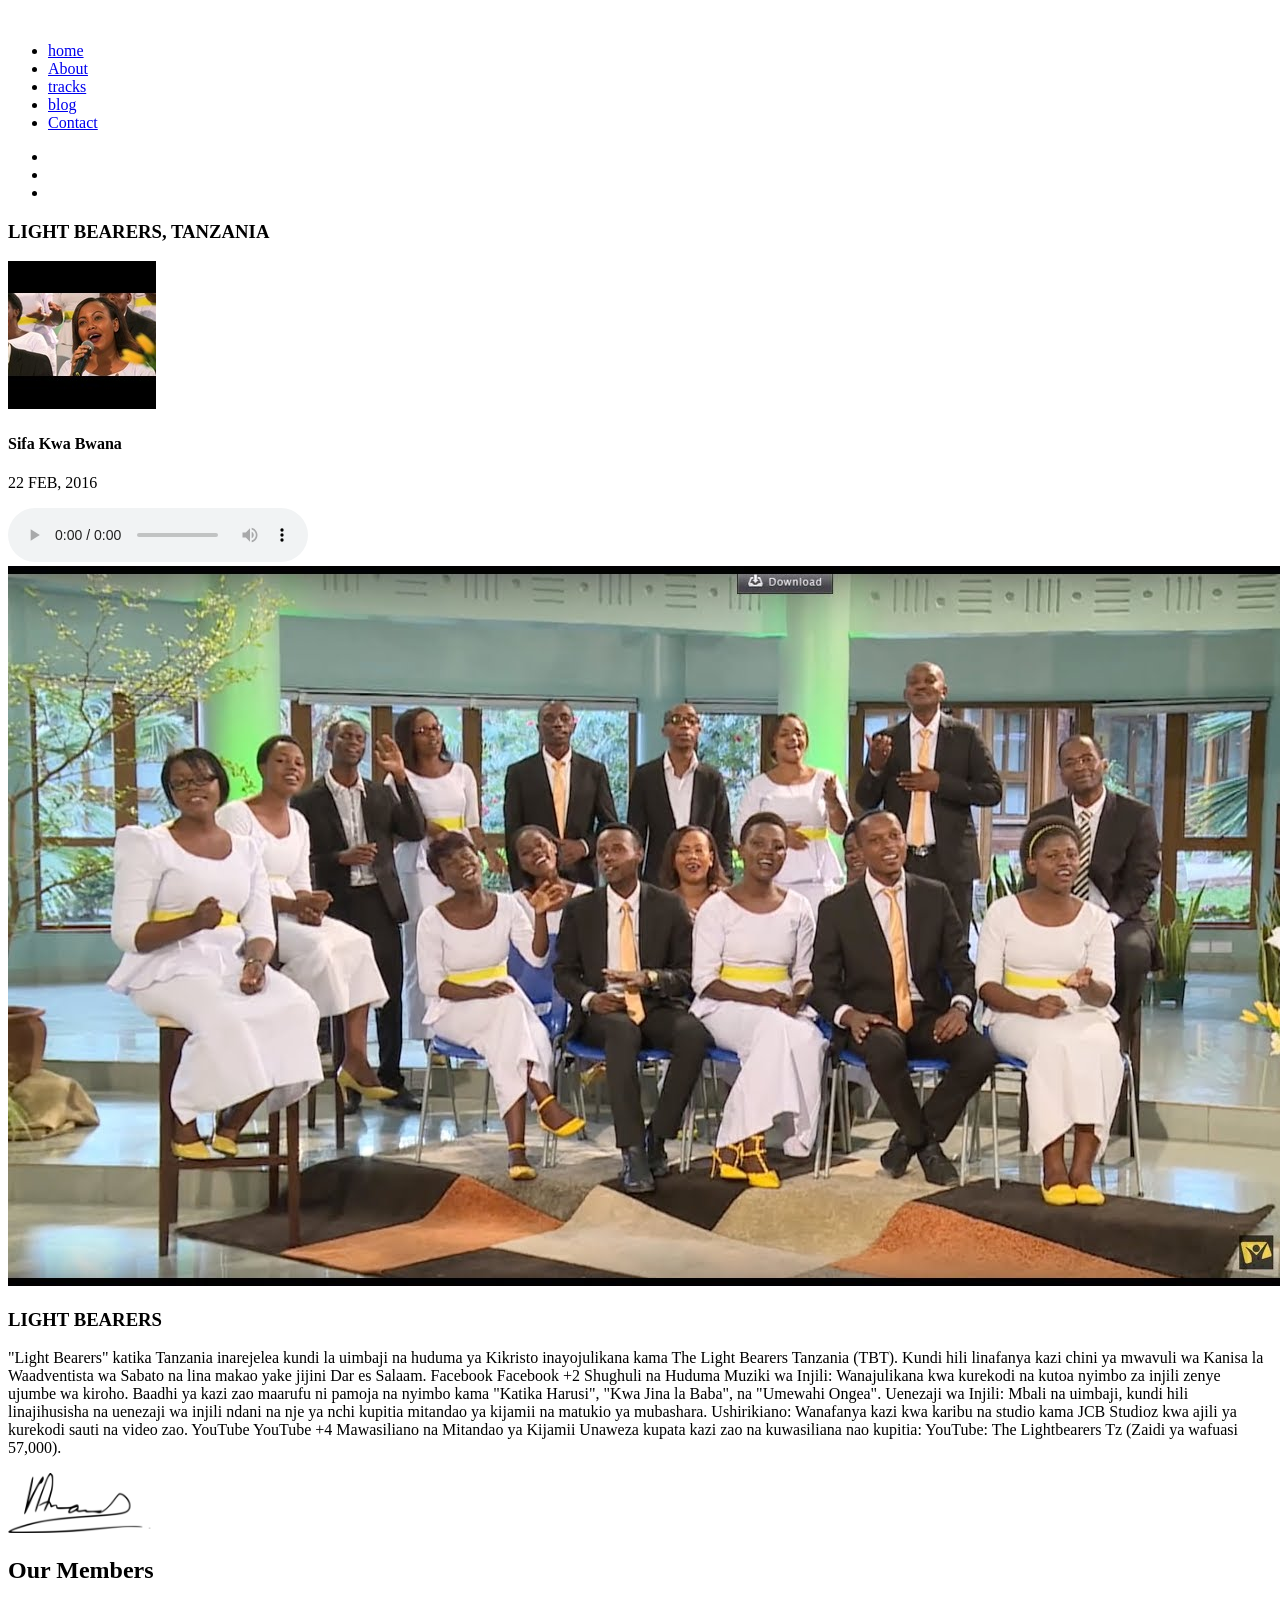
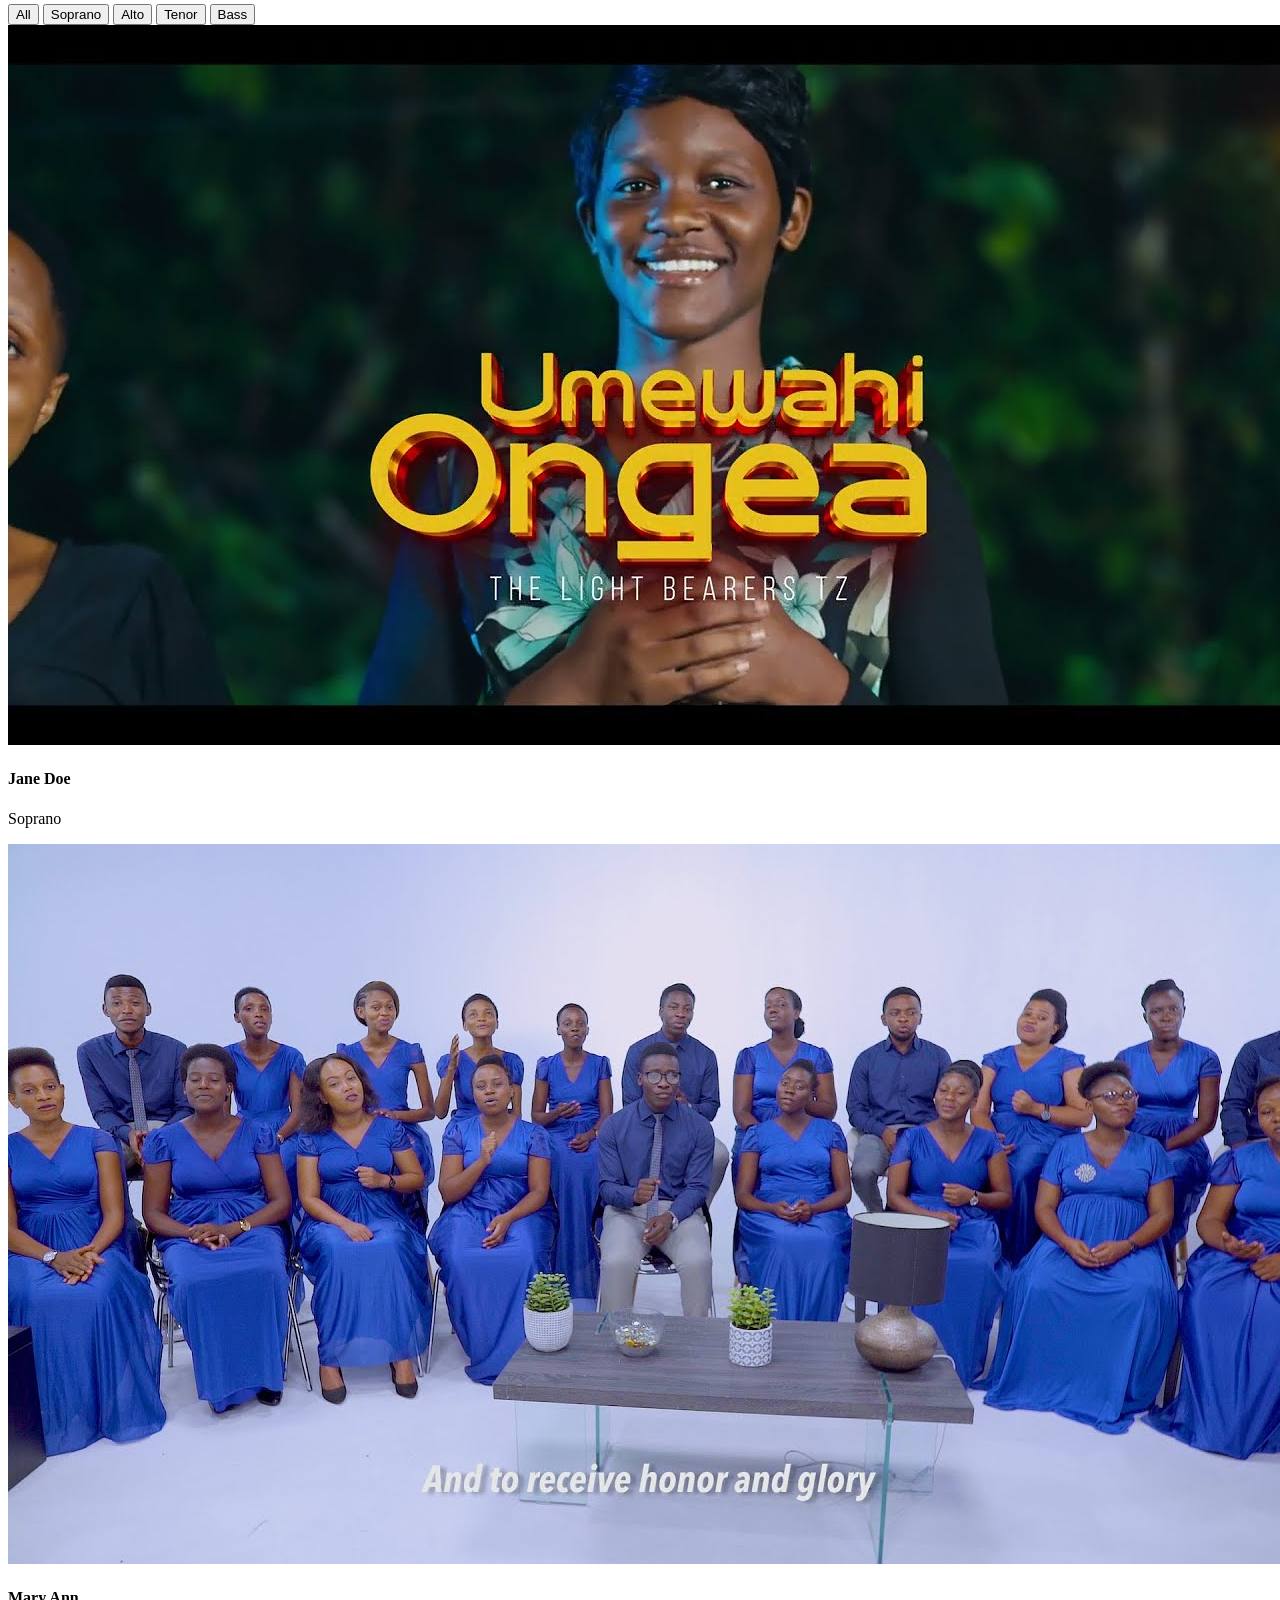
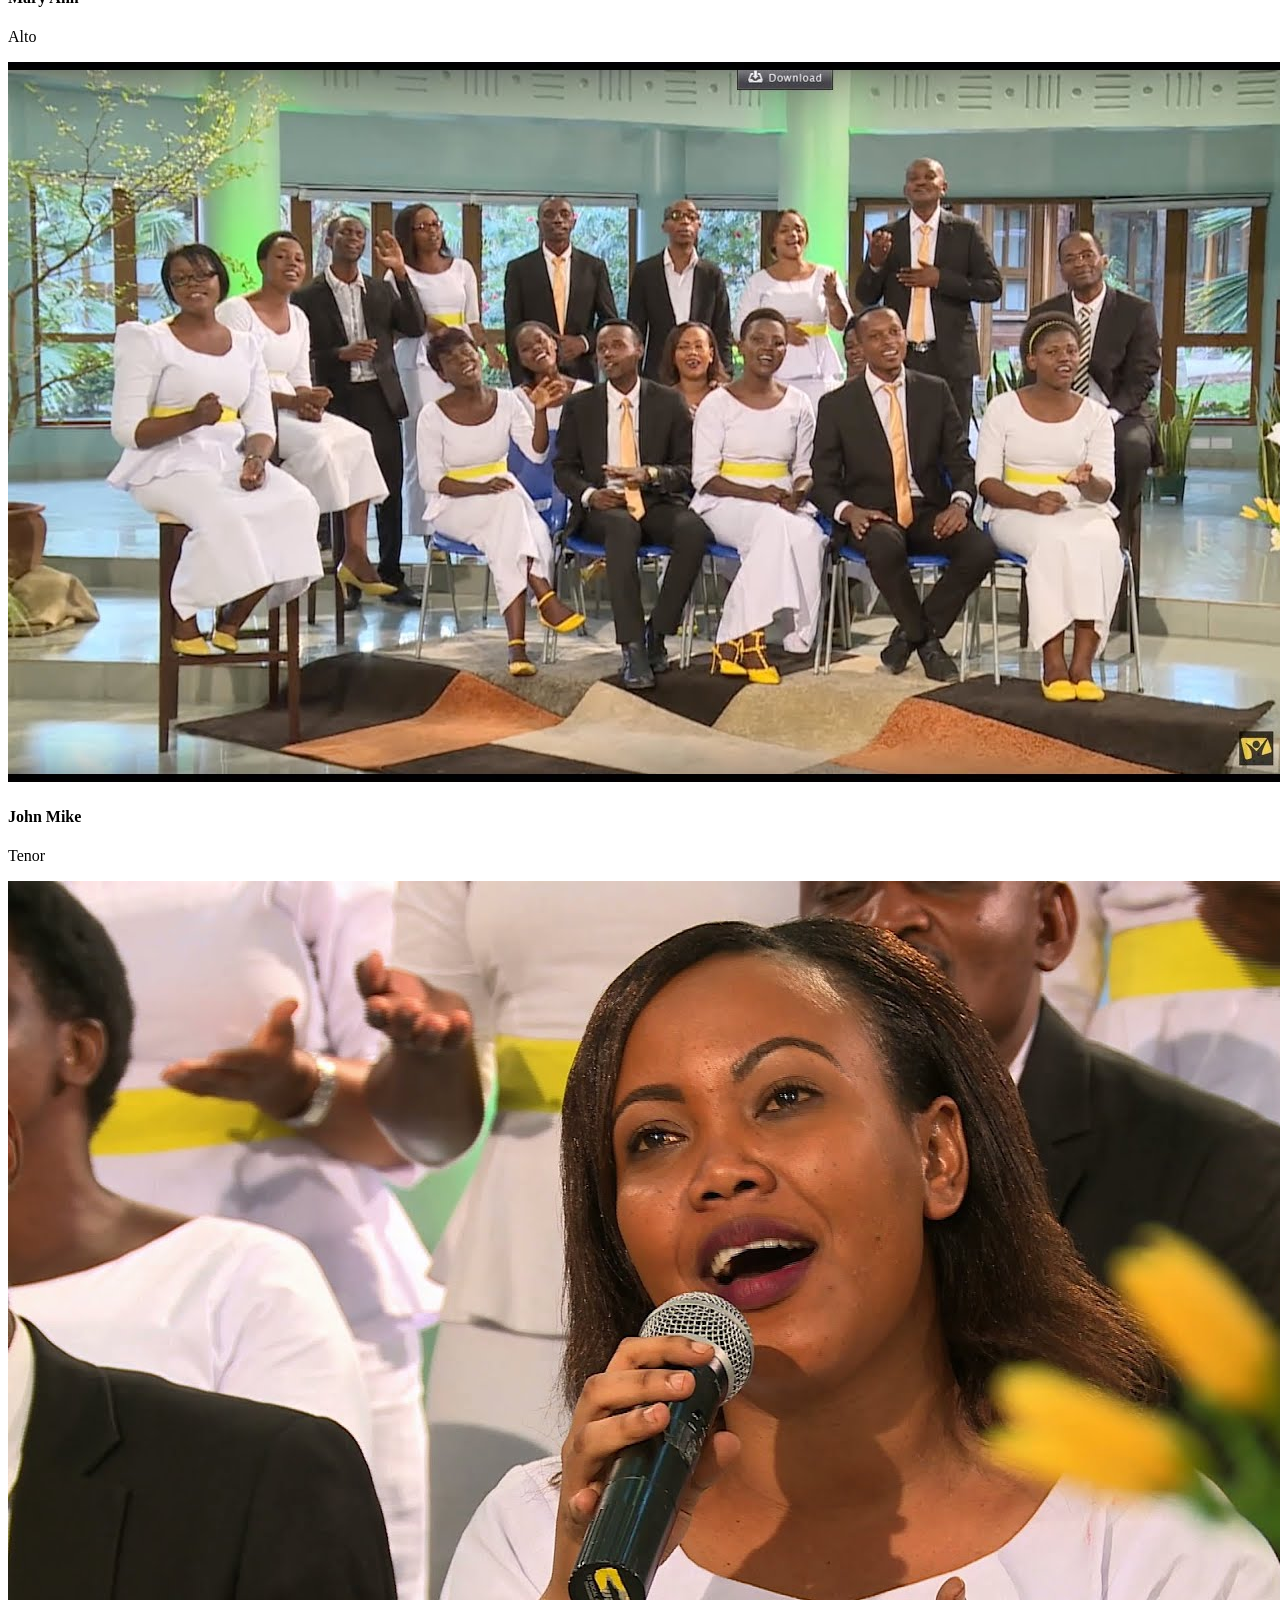
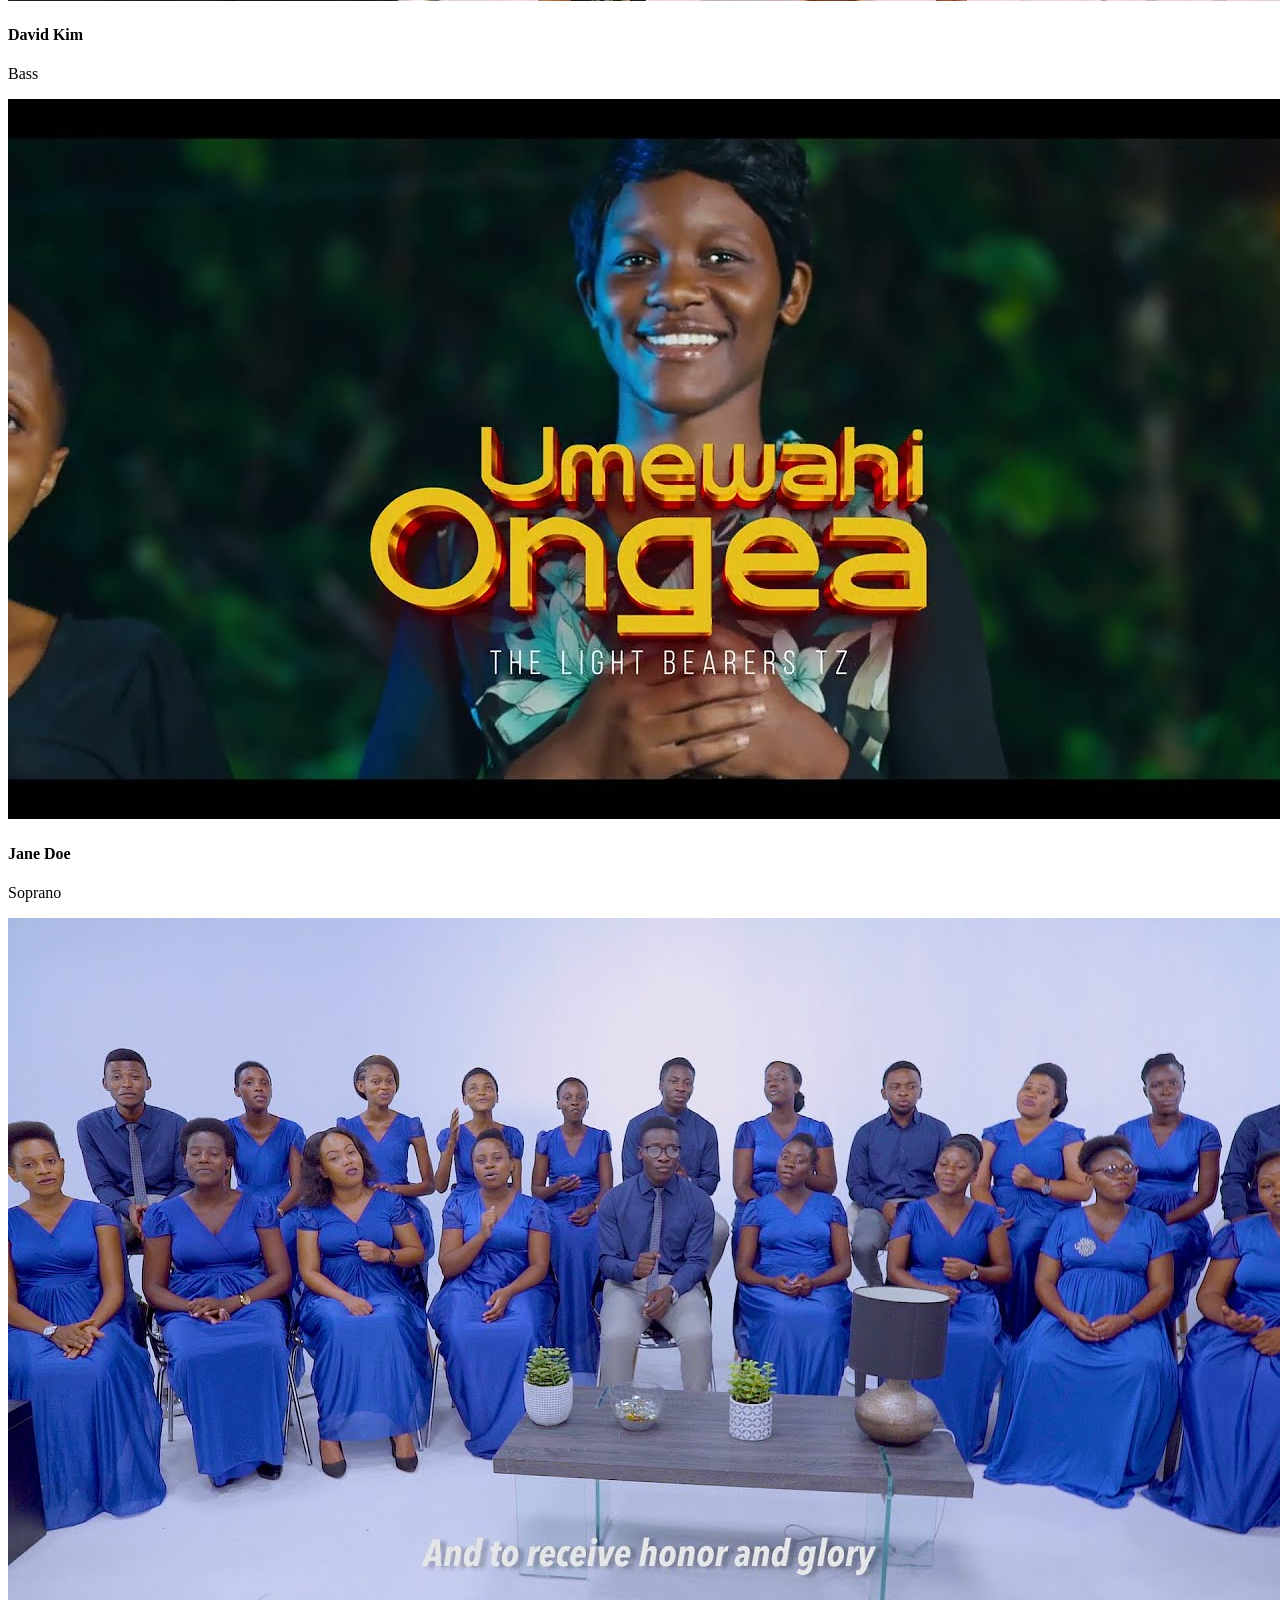
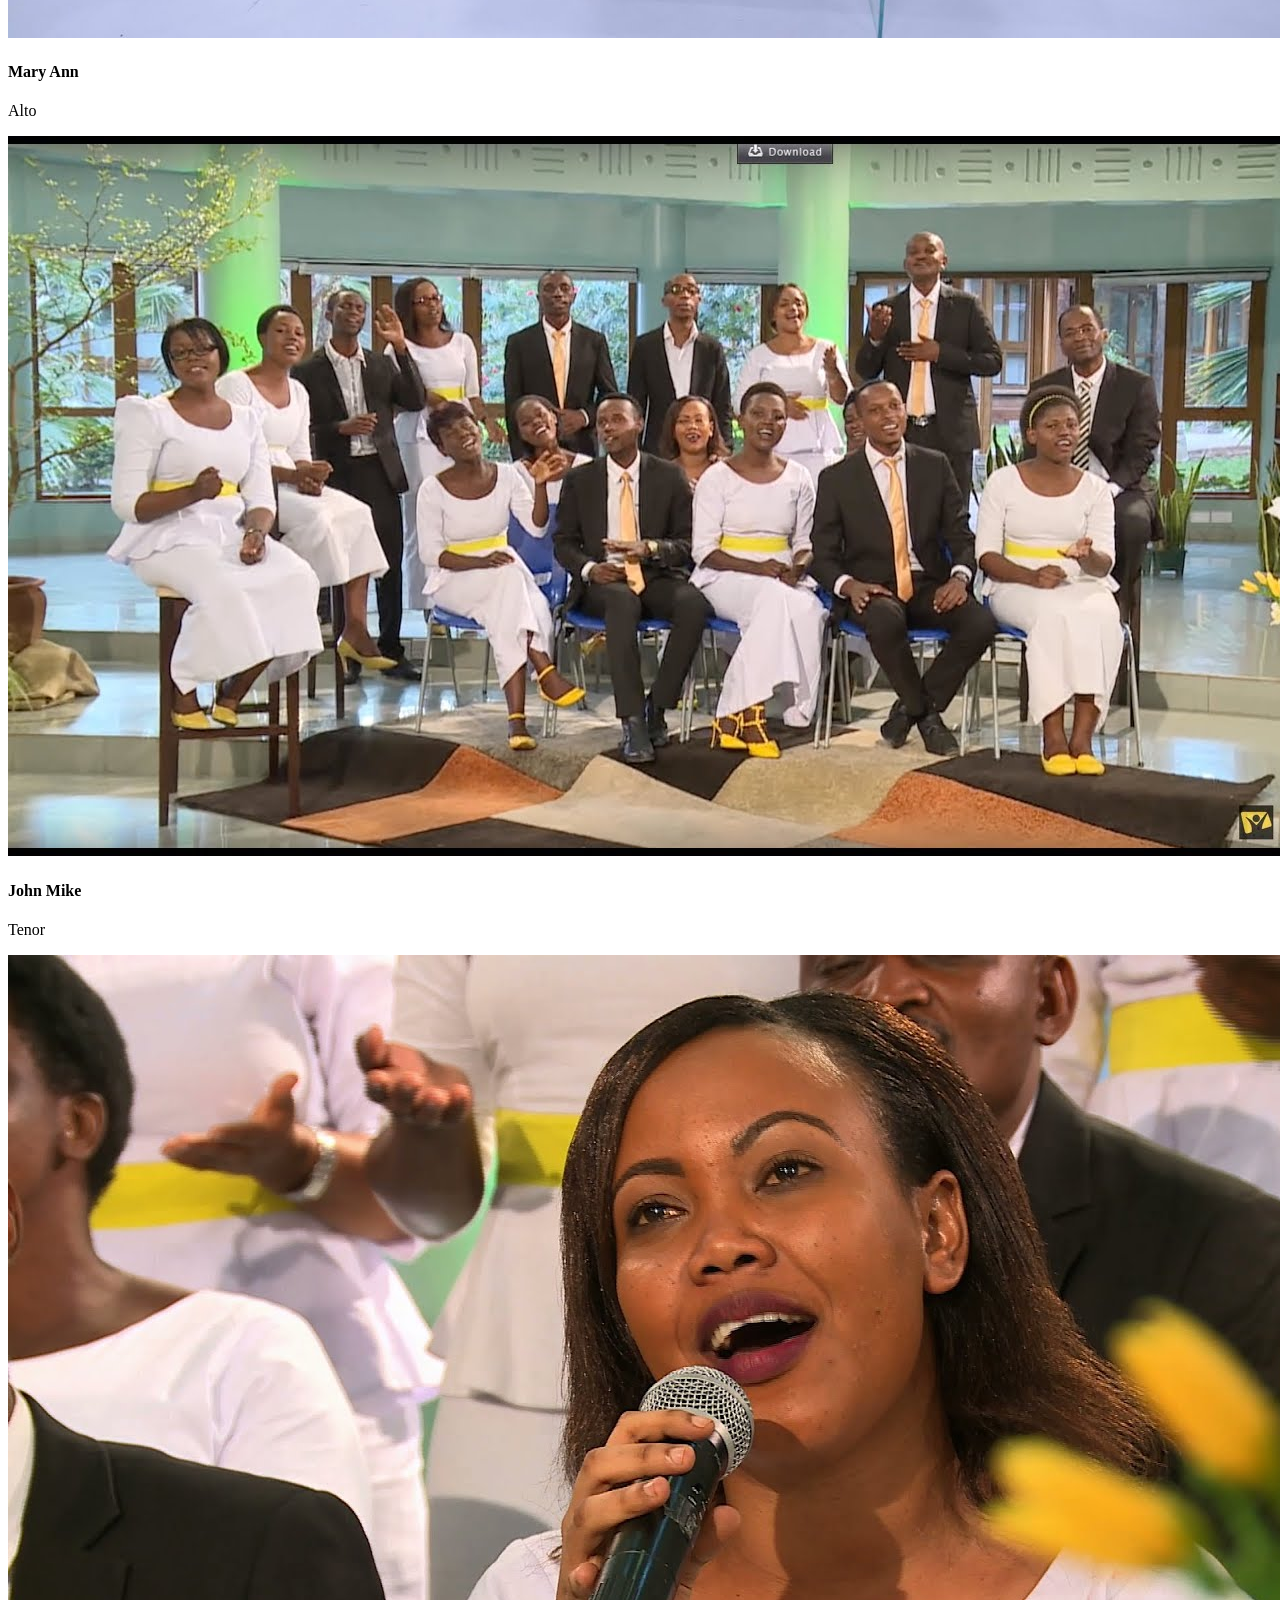
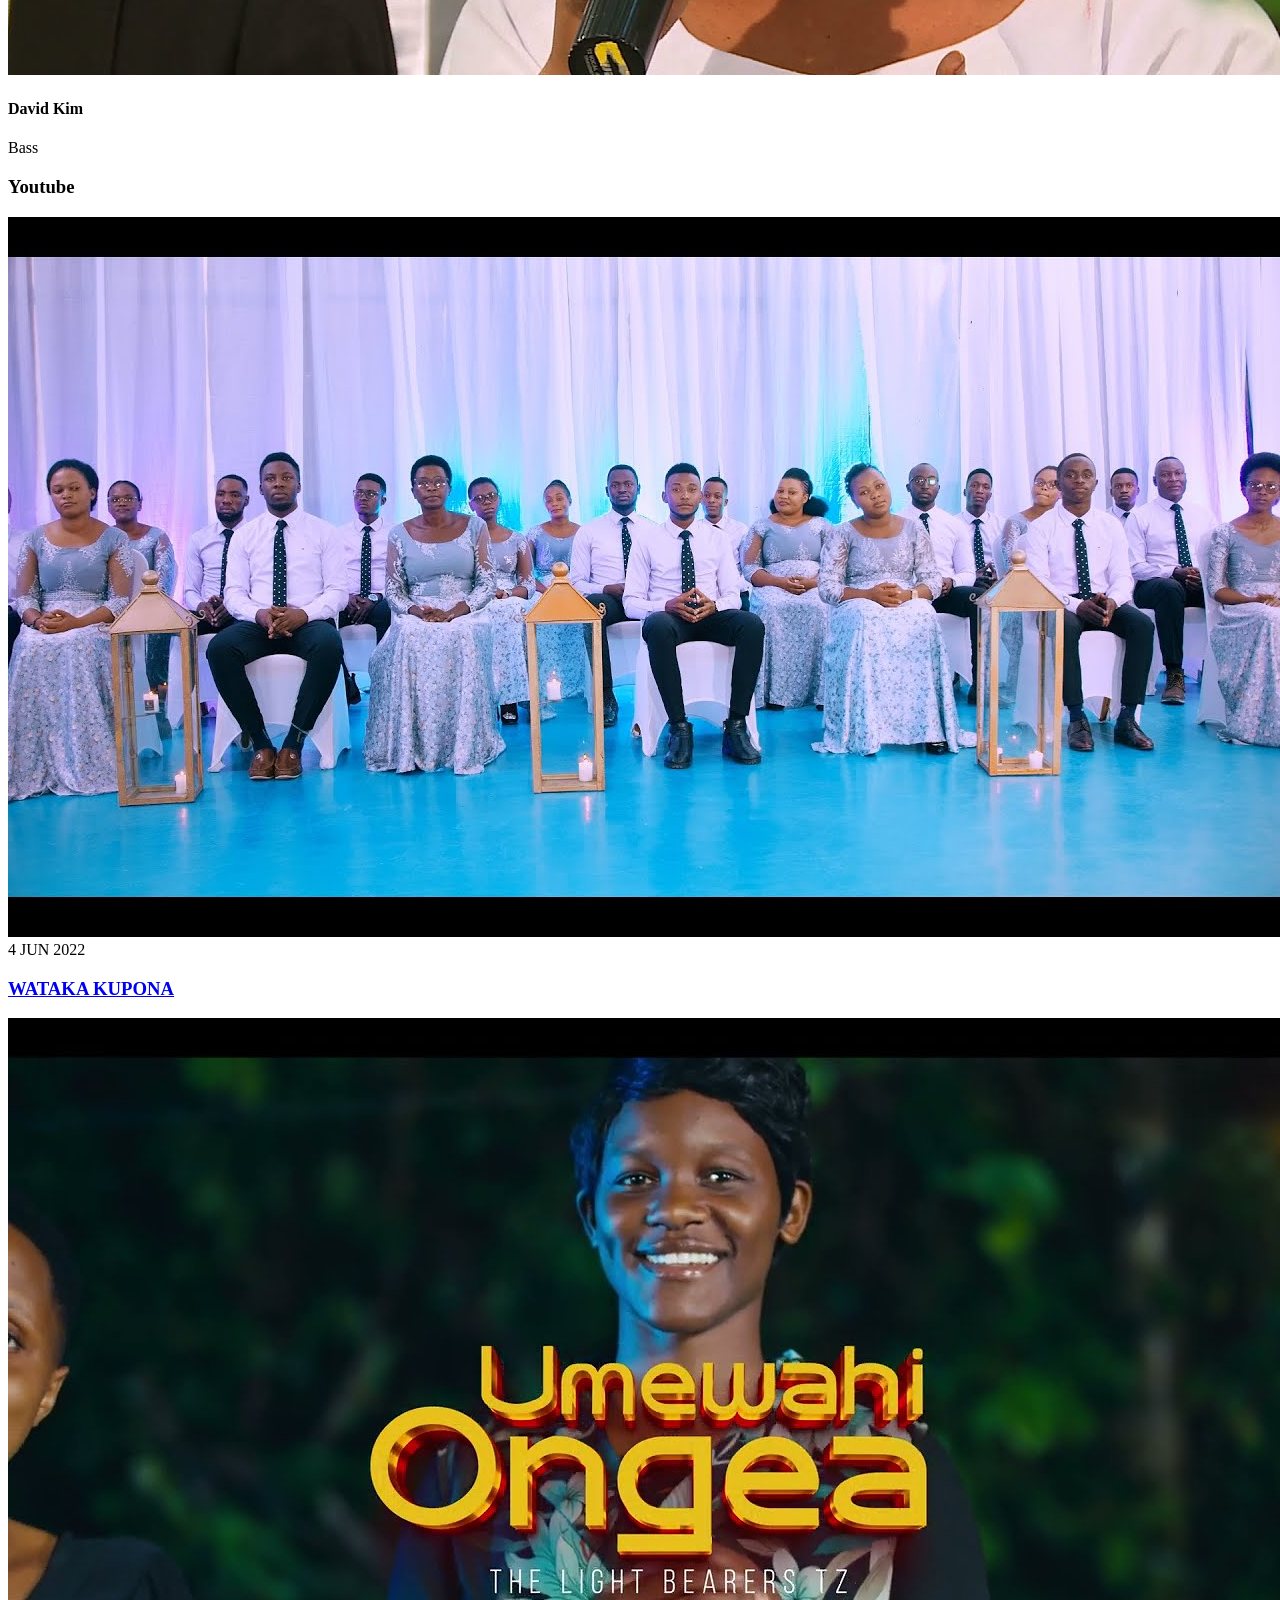
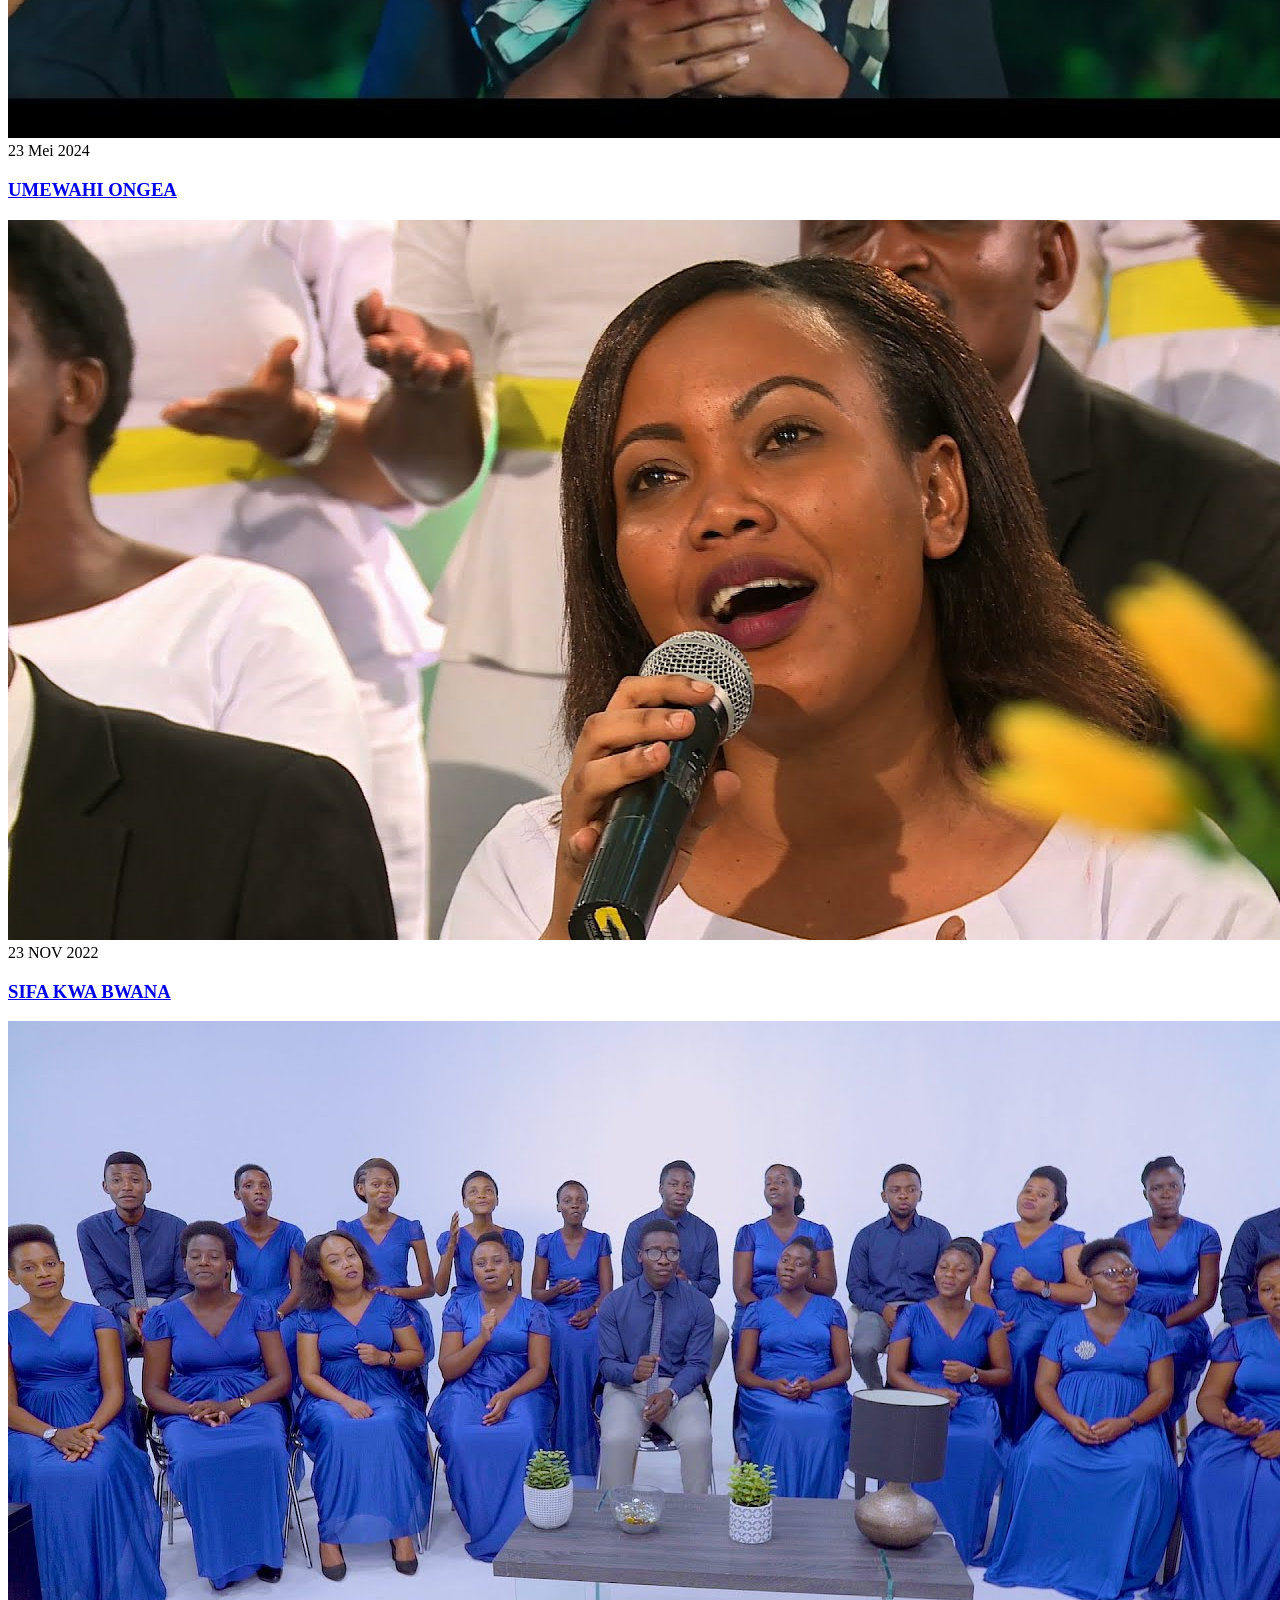
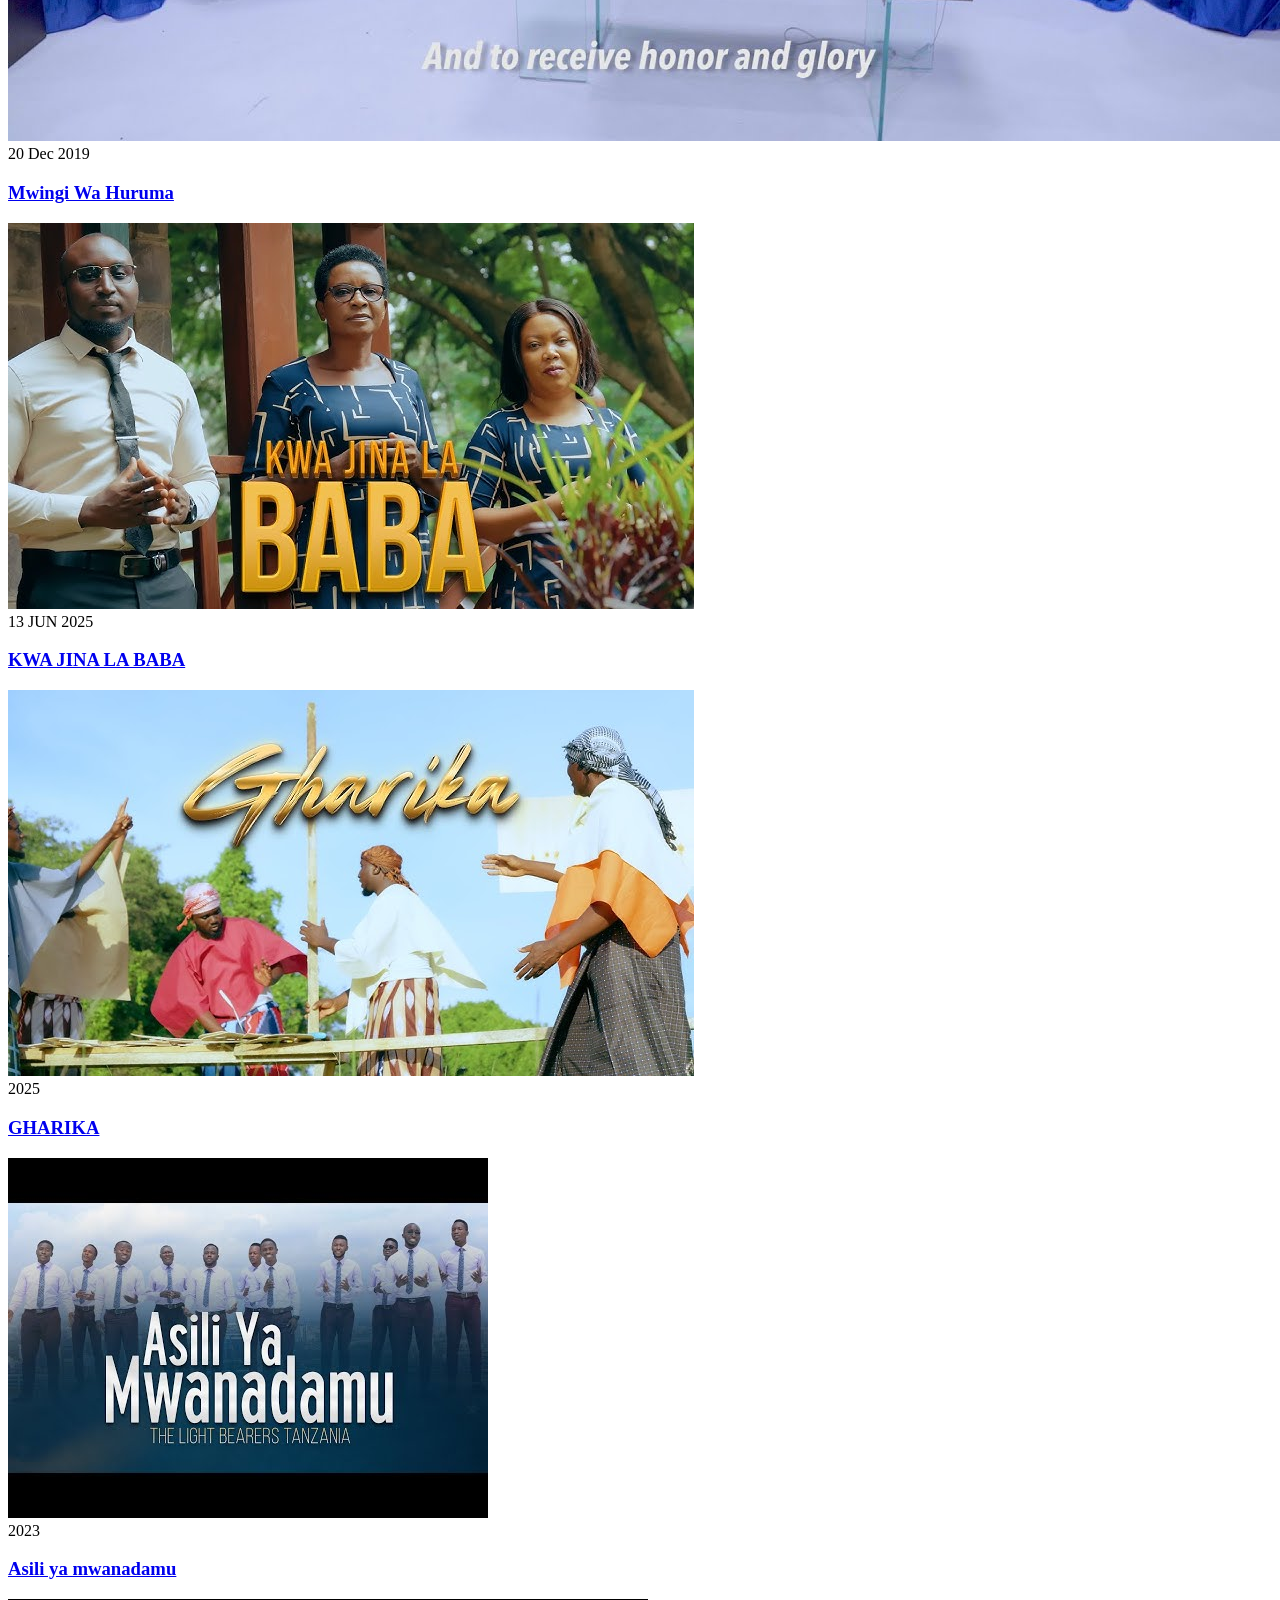
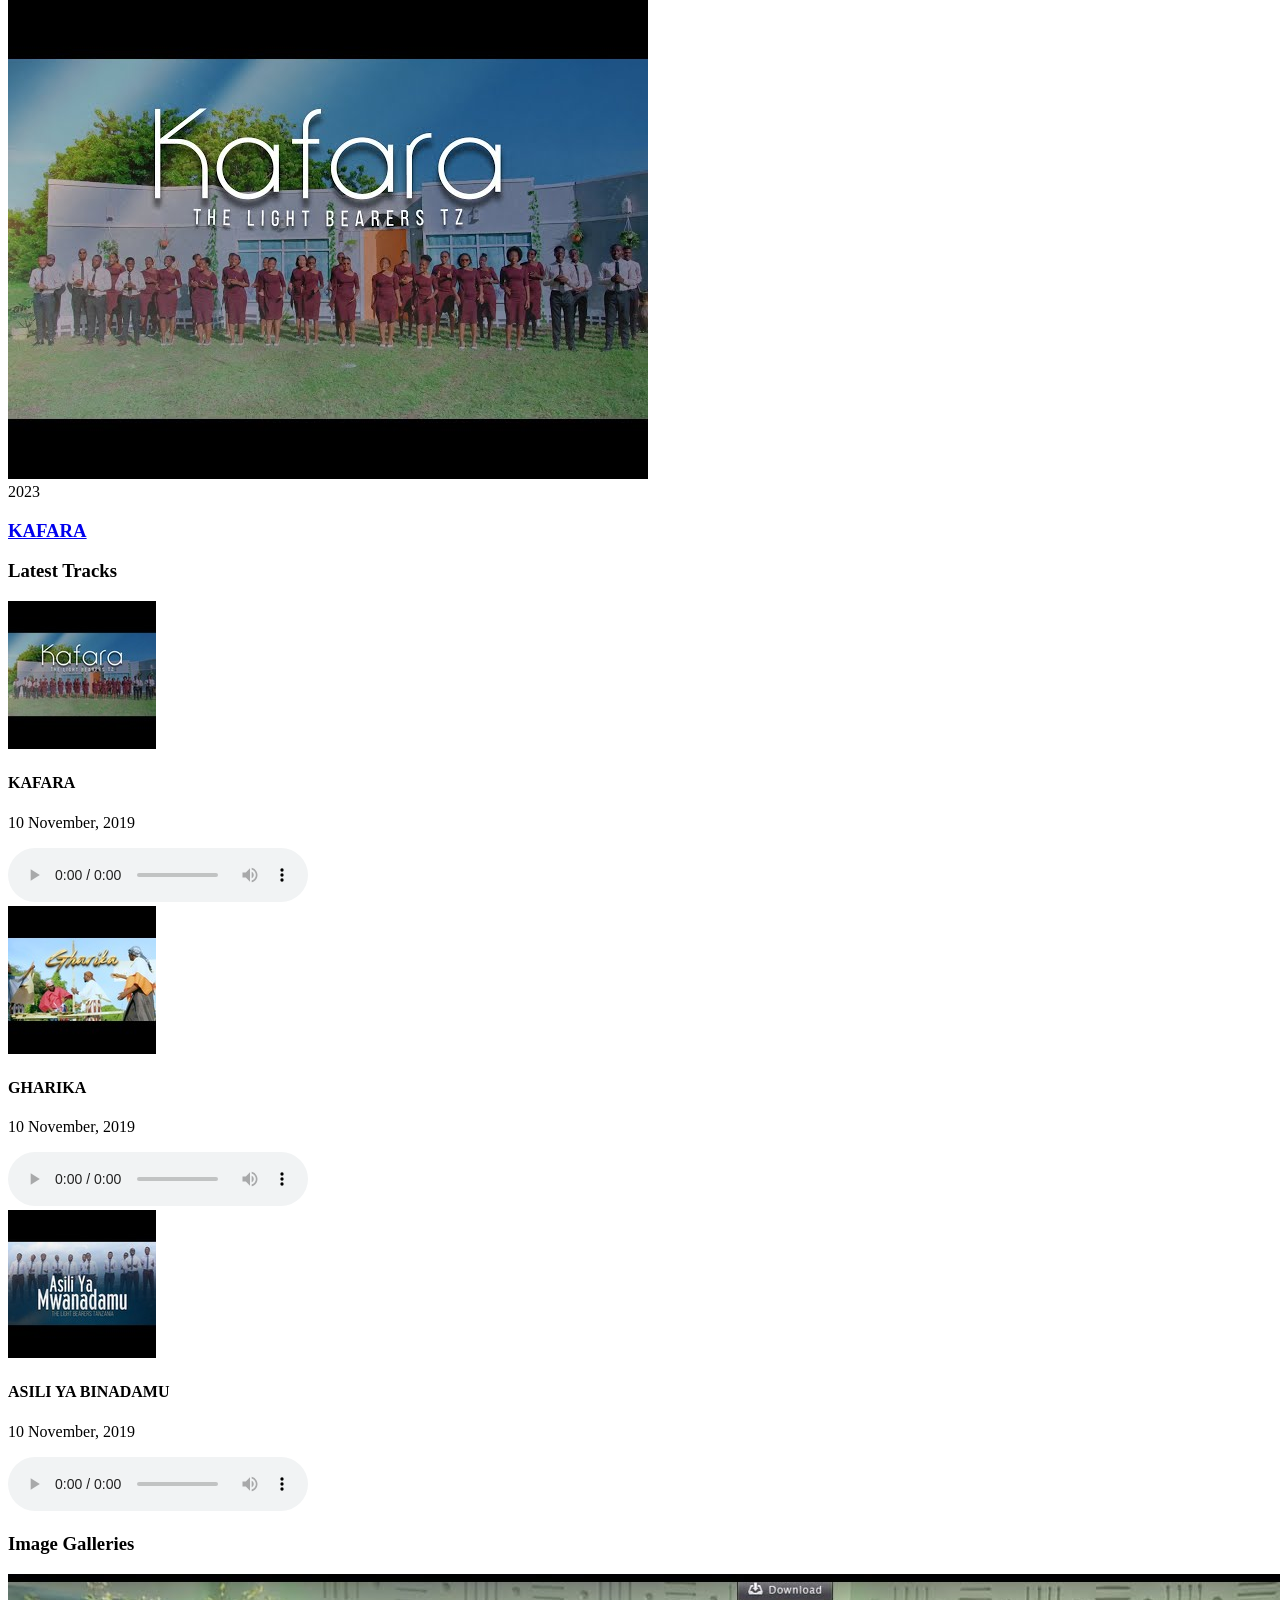
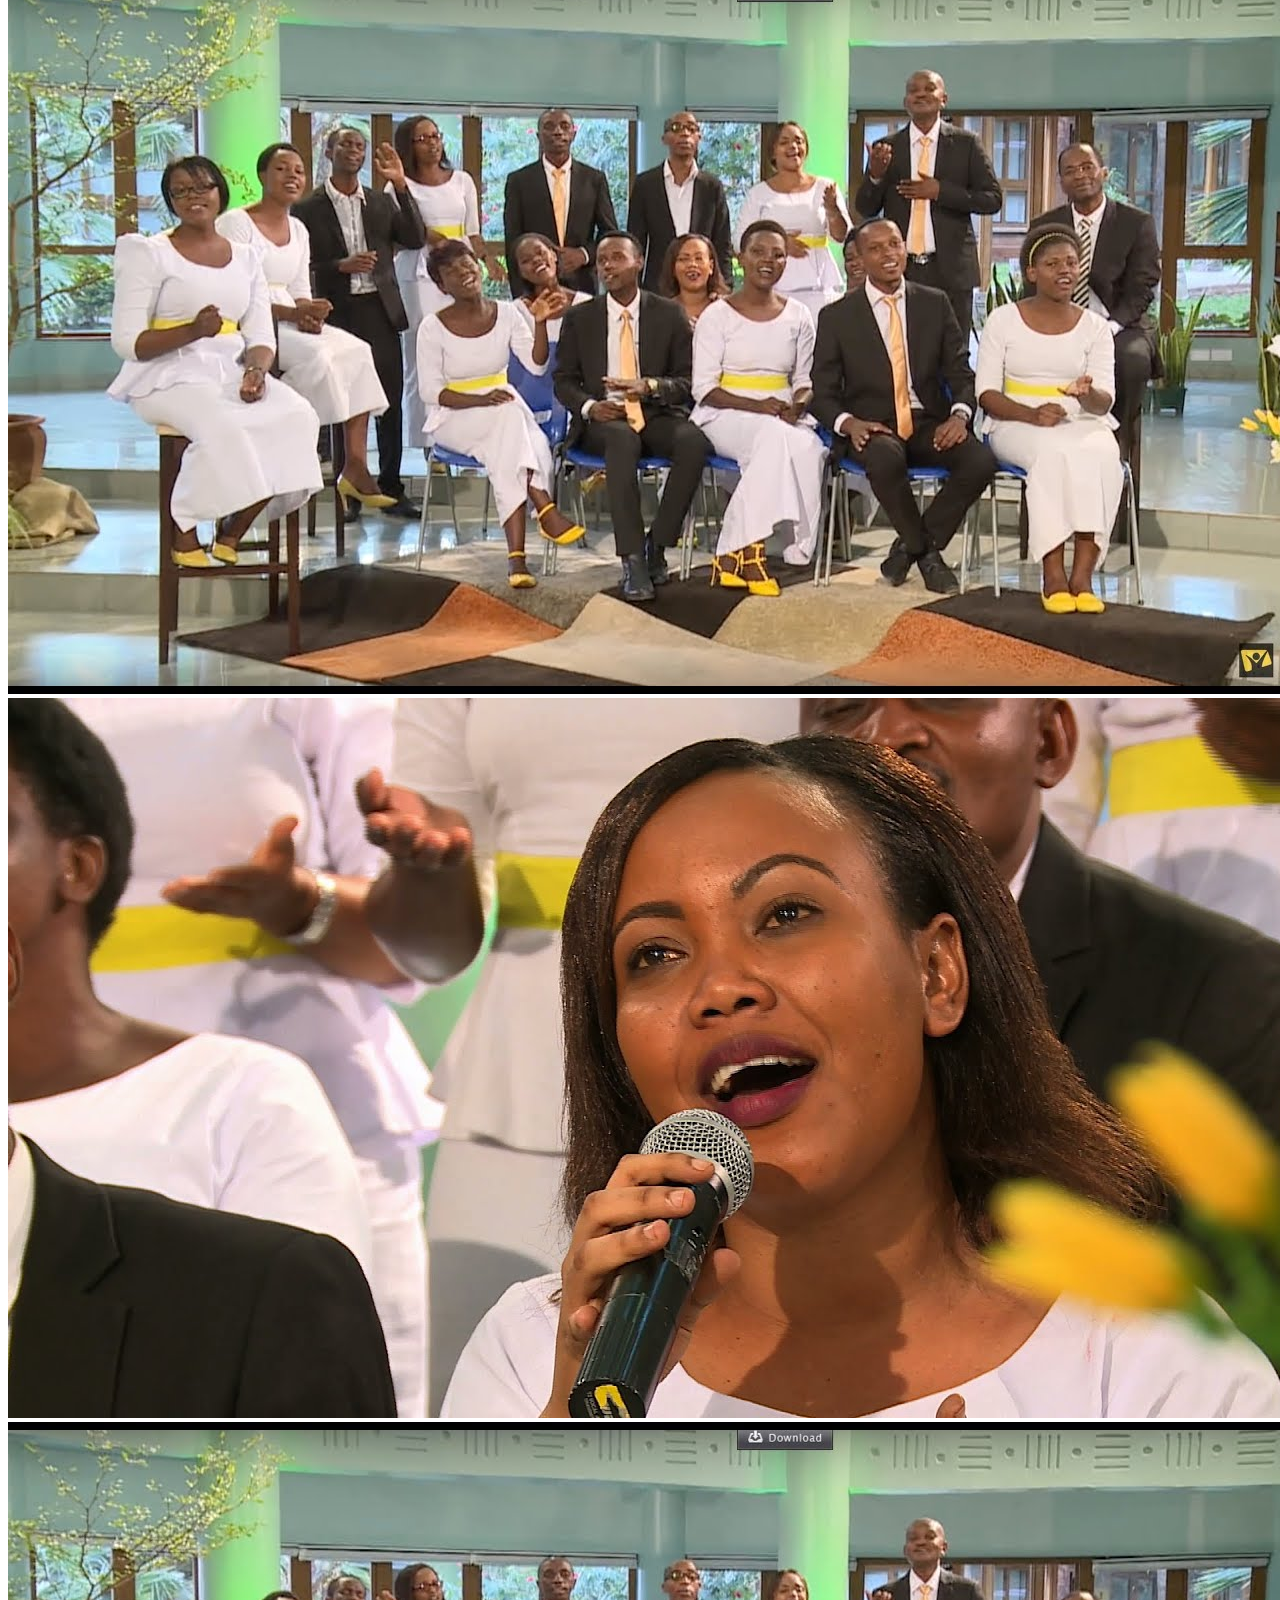
==== index.html @ f5623c2b "Add files via upload" ====
<!doctype html>
<html class="no-js" lang="zxx">

<head>
    <meta charset="utf-8">
    <meta http-equiv="x-ua-compatible" content="ie=edge">
    <title>LIGHT BEARERS, TANZANIA</title>
    <meta name="description" content="">
    <meta name="viewport" content="width=device-width, initial-scale=1">

    <!-- <link rel="manifest" href="site.webmanifest"> -->
    <link rel="shortcut icon" type="image/x-icon" href="img/li logo.jpg">
    <!-- Place favicon.ico in the root directory -->

    <!-- CSS here -->
    <link rel="stylesheet" href="css/bootstrap.min.css">
    <link rel="stylesheet" href="css/owl.carousel.min.css">
    <link rel="stylesheet" href="css/magnific-popup.css">
    <link rel="stylesheet" href="css/font-awesome.min.css">
    <link rel="stylesheet" href="css/themify-icons.css">
    <link rel="stylesheet" href="css/nice-select.css">
    <link rel="stylesheet" href="css/audioplayer.css">
    <link rel="stylesheet" href="css/flaticon.css">
    <link rel="stylesheet" href="css/gijgo.css">
    <link rel="stylesheet" href="css/animate.css">
    <link rel="stylesheet" href="css/slick.css">
    <link rel="stylesheet" href="css/slicknav.css">
    <link rel="stylesheet" href="css/style.css">
    <!-- <link rel="stylesheet" href="css/responsive.css"> -->
</head>

<body>
    <!--[if lte IE 9]>
            <p class="browserupgrade">You are using an <strong>outdated</strong> browser. Please <a href="https://browsehappy.com/">upgrade your browser</a> to improve your experience and security.</p>
        <![endif]-->

    <!-- header-start -->
    <header>
        <div class="header-area">
            <div id="sticky-header" class="main-header-area">
                <div class="container-fluid">
                    <div class="header_bottom_border">
                        <div class="align-items-center row">
                            <div class="col-xl-3 col-lg-2">
                                <div class="logo">
                                    <a href="index.html">
                                        <img src="" alt="">
                                    </a>
                                </div>
                            </div>
                            <div class="col-xl-6 col-lg-7">
                                <div class="d-lg-block main-menu d-none">
                                    <nav>
                                        <ul id="navigation">
                                            <li><a class="active" href="index.html">home</a></li>
                                            <li><a href="about.html">About</a></li>
                                            <li><a href="track.html">tracks</a></li>
                                            <li><a href="blog.html">blog <i class="ti-angle-down"></i></a>
                                                
                                            </li>
                                            
                                            <li><a href="contact.html">Contact</a></li>
                                        </ul>
                                    </nav>
                                </div>
                            </div>
                            <div class="d-lg-block col-xl-3 col-lg-3 d-none">
                                <div class="text-right social_icon">
                                    <ul>
                                        <li><a href="#"> <i class="fa fa-facebook"></i> </a></li>
                                        <li><a href="#"> <i class="fa fa-twitter"></i> </a></li>
                                        <li><a href="#"> <i class="fa fa-instagram"></i> </a></li>
                                    </ul>
                                </div>
                            </div>
                            <div class="col-12">
                                <div class="d-block mobile_menu d-lg-none"></div>
                            </div>
                        </div>
                    </div>

                </div>
            </div>
        </div>
    </header>
    <!-- header-end -->

    <!-- slider_area_start -->
    <div class="slider_area">
        <div class="d-flex align-items-center single_slider slider_bg_1 overlay2">
            <div class="container">
                <div class="row">
                    <div class="col-xl-12">
                        <div class="text-center slider_text">
                            <h3>LIGHT BEARERS, TANZANIA </h3>
                        </div>
                    </div>
                </div>
            </div>
        </div>
    </div>
    <!-- slider_area_end -->

    <!-- music_area  -->
    <div class="music_area">
        <div class="container">
            <div class="align-items-center justify-content-center row">
                <div class="col-xl-10">
                    <div class="align-items-center row">
                                <div class="col-xl-9 col-md-9">
                                    <div class="music_field">
                                            <div class="thumb">
                                                    <img src="img/li 2.jpg" alt="">
                                                </div>
                                                <div class="audio_name">
                                                    <div class="name">
                                                        <h4>Sifa Kwa Bwana</h4>
                                                        <p>22 FEB, 2016</p>
                                                    </div>
                                                        <audio preload="auto" controls>
                                                                <source src="https://www.orangefreesounds.com/wp-content/uploads/2021/02/Calm-relaxing-piano-music.mp3">
                                                            </audio>
                                                </div>
                                    </div>
                                </div>
                                <div class="col-xl-3 col-md-3">
                                   
                                </div>
                    </div>
                </div>

            </div>
        </div>
    </div>
    <!-- music_area end  -->

    <!-- about_area  -->
    <div class="about_area">
        <div class="container">
            <div class="align-items-center row">
                <div class="col-xl-5 col-md-6">
                    <div class="about_thumb">
                        <img class="img-fluid" src="img/li 3.jpg" alt="">
                    </div>
                </div>
                <div class="col-xl-7 col-md-6">
                    <div class="about_info">
                        <h3>LIGHT BEARERS</h3>
                        <p>"Light Bearers" katika Tanzania inarejelea kundi la uimbaji na huduma ya Kikristo inayojulikana kama The Light Bearers Tanzania (TBT). Kundi hili linafanya kazi chini ya mwavuli wa Kanisa la Waadventista wa Sabato na lina makao yake jijini Dar es Salaam. 
Facebook
Facebook
 +2
Shughuli na Huduma
Muziki wa Injili: Wanajulikana kwa kurekodi na kutoa nyimbo za injili zenye ujumbe wa kiroho. Baadhi ya kazi zao maarufu ni pamoja na nyimbo kama "Katika Harusi", "Kwa Jina la Baba", na "Umewahi Ongea".
Uenezaji wa Injili: Mbali na uimbaji, kundi hili linajihusisha na uenezaji wa injili ndani na nje ya nchi kupitia mitandao ya kijamii na matukio ya mubashara.
Ushirikiano: Wanafanya kazi kwa karibu na studio kama JCB Studioz kwa ajili ya kurekodi sauti na video zao. 
YouTube
YouTube
 +4
Mawasiliano na Mitandao ya Kijamii
Unaweza kupata kazi zao na kuwasiliana nao kupitia:
YouTube: The Lightbearers Tz (Zaidi ya wafuasi 57,000).</p>
                        <div class="signature">
                            <img src="img/about/signature.png" alt="">
                        </div>
                    </div>
                </div>
            </div>
        </div>
    </div>
    <!--/ about_area  -->
<section class="members-section">
  <div class="container">
    <h2 class="section-title">Our Members</h2>

    <!-- FILTER BUTTONS -->
    <div class="filter-buttons">
      <button onclick="filterMembers('all')">All</button>
      <button onclick="filterMembers('soprano')">Soprano</button>
      <button onclick="filterMembers('alto')">Alto</button>
      <button onclick="filterMembers('tenor')">Tenor</button>
      <button onclick="filterMembers('bass')">Bass</button>
    </div>

    <!-- MEMBERS GRID -->
    <div class="members-grid">

      <div class="member-card soprano">
        <img src="img/li7.jpg">
        <h4>Jane Doe</h4>
        <p>Soprano</p>
      </div>

      <div class="member-card alto">
        <img src="img/li6.jpg">
        <h4>Mary Ann</h4>
        <p>Alto</p>
      </div>

      <div class="member-card tenor">
        <img src="img/li5.jpg">
        <h4>John Mike</h4>
        <p>Tenor</p>
      </div>

      <div class="member-card bass">
        <img src="img/li4.jpg">
        <h4>David Kim</h4>
        <p>Bass</p>
      </div>
 <div class="member-card soprano">
        <img src="img/li7.jpg">
        <h4>Jane Doe</h4>
        <p>Soprano</p>
      </div>

      <div class="member-card alto">
        <img src="img/li6.jpg">
        <h4>Mary Ann</h4>
        <p>Alto</p>
      </div>

      <div class="member-card tenor">
        <img src="img/li5.jpg">
        <h4>John Mike</h4>
        <p>Tenor</p>
      </div>

      <div class="member-card bass">
        <img src="img/li4.jpg">
        <h4>David Kim</h4>
        <p>Bass</p>
      </div>

      <!-- ADD MORE MEMBERS SAME WAY -->

    </div>
  </div>
</section>
<script>
function filterMembers(category) {
  let members = document.querySelectorAll('.member-card');

  members.forEach(member => {
    if (category === 'all') {
      member.style.display = 'block';
    } else {
      if (member.classList.contains(category)) {
        member.style.display = 'block';
      } else {
        member.style.display = 'none';
      }
    }
  });
}
</script>


    <!-- youtube_video_area  -->
    <div class="youtube_video_area">
         <div class="mb-65 text-center section_title">
                                <h3>Youtube</h3>
                            </div>
        <div class="p-0 container-fluid">
            <div class="row no-gutters">
                <div class="col-xl-3 col-lg-3 col-md-6">
                    <div class="single_video">
                        <div class="thumb">
                            <img src="img/li.jpg" alt="">
                        </div>
                        <div class="hover_elements">
                            <div class="video">
                                    <a class="popup-video" href="https://youtu.be/0SeJJ4fk_ss?list=RD0SeJJ4fk_ss"> 
                                            <i class="fa fa-play"></i>
                                        </a>
                            </div>

                            <div class="hover_inner">
                                <span>4 JUN 2022</span>
                                <h3><a href="#">WATAKA KUPONA</a></h3>
                            </div>
                        </div>
                    </div>
                </div>
                <div class="col-xl-3 col-lg-3 col-md-6">
                    <div class="single_video">
                        <div class="thumb">
                            <img src="img/li7.jpg" alt="">
                        </div>
                        <div class="hover_elements">
                            <div class="video">
                                    <a class="popup-video" href="https://youtu.be/B359X9rA5Sg?list=RDB359X9rA5Sg"> 
                                            <i class="fa fa-play"></i>
                                        </a>
                            </div>

                            <div class="hover_inner">
                                <span>23 Mei 2024</span>
                                <h3><a href="#">UMEWAHI ONGEA</a></h3>
                            </div>
                        </div>
                    </div>
                </div>
                <div class="col-xl-3 col-lg-3 col-md-6">
                    <div class="single_video">
                        <div class="thumb">
                            <img src="img/li4.jpg" alt="">
                        </div>
                        <div class="hover_elements">
                            <div class="video">
                                    <a class="popup-video" href="https://youtu.be/0SeJJ4fk_ss?list=RD0SeJJ4fk_ss"> 
                                            <i class="fa fa-play"></i>
                                        </a>
                            </div>

                            <div class="hover_inner">
                                <span>23 NOV 2022</span>
                                <h3><a href="#">SIFA KWA BWANA</a></h3>
                            </div>
                        </div>
                    </div>
                </div>
                <div class="col-xl-3 col-lg-3 col-md-6">
                    <div class="single_video">
                        <div class="thumb">
                            <img src="img/li6.jpg" alt="">
                        </div>
                        <div class="hover_elements">
                            <div class="video">
                                    <a class="popup-video" href="https://youtu.be/8UhQFXiTrhs?list=RD8UhQFXiTrhs"> 
                                            <i class="fa fa-play"></i>
                                        </a>
                            </div>

                            <div class="hover_inner">
                                <span>20 Dec 2019</span>
                                <h3><a href="https://youtu.be/8UhQFXiTrhs?list=RD8UhQFXiTrhs">Mwingi Wa Huruma</a></h3>
                            </div>
                        </div>
                    </div>
                </div>
            </div>
        </div>
    </div>
    <!-- / youtube_video_area  -->

     <!-- youtube_video_area  -->
    <div class="youtube_video_area">
        <div class="p-0 container-fluid">
            <div class="row no-gutters">
                <div class="col-xl-3 col-lg-3 col-md-6">
                    <div class="single_video">
                        <div class="thumb">
                            <img src="img/li8.jpg" alt="">
                        </div>
                        <div class="hover_elements">
                            <div class="video">
                                    <a class="popup-video" href="https://youtu.be/5ULzfOLmu8M?list=RD5ULzfOLmu8M"> 
                                            <i class="fa fa-play"></i>
                                        </a>
                            </div>

                            <div class="hover_inner">
                                <span>13 JUN 2025</span>
                                <h3><a href="#">KWA JINA LA BABA</a></h3>
                            </div>
                        </div>
                    </div>
                </div>
                <div class="col-xl-3 col-lg-3 col-md-6">
                    <div class="single_video">
                        <div class="thumb">
                            <img src="img/li10.jpg" alt="">
                        </div>
                        <div class="hover_elements">
                            <div class="video">
                                    <a class="popup-video" href="https://youtu.be/gWLsPTFDIso?list=RDgWLsPTFDIso"> 
                                            <i class="fa fa-play"></i>
                                        </a>
                            </div>

                            <div class="hover_inner">
                                <span>2025</span>
                                <h3><a href="#">GHARIKA</a></h3>
                            </div>
                        </div>
                    </div>
                </div>
                <div class="col-xl-3 col-lg-3 col-md-6">
                    <div class="single_video">
                        <div class="thumb">
                            <img src="img/li9.jpg" alt="">
                        </div>
                        <div class="hover_elements">
                            <div class="video">
                                    <a class="popup-video" href="https://youtu.be/HF4WU0qouXo?list=RDHF4WU0qouXo"> 
                                            <i class="fa fa-play"></i>
                                        </a>
                            </div>

                            <div class="hover_inner">
                                <span>2023</span>
                                <h3><a href="#">Asili ya mwanadamu</a></h3>
                            </div>
                        </div>
                    </div>
                </div>
                <div class="col-xl-3 col-lg-3 col-md-6">
                    <div class="single_video">
                        <div class="thumb">
                            <img src="img/li11.jpg" alt="">
                        </div>
                        <div class="hover_elements">
                            <div class="video">
                                    <a class="popup-video" href="https://youtu.be/GrOrjyl2p9w?list=RDGrOrjyl2p9w"> 
                                            <i class="fa fa-play"></i>
                                        </a>
                            </div>

                            <div class="hover_inner">
                                <span>2023</span>
                                <h3><a href="#">KAFARA</a></h3>
                            </div>
                        </div>
                    </div>
                </div>
            </div>
        </div>
    </div>

    <!-- music_area  -->
    <div class="music_area music_gallery">
        <div class="container">
                <div class="row">
                        <div class="col-xl-12">
                            <div class="mb-65 text-center section_title">
                                <h3>Latest Tracks</h3>
                            </div>
                        </div>
                    </div>
            <div class="align-items-center justify-content-center mb-20 row">
                <div class="col-xl-10">
                    <div class="align-items-center row">
                                <div class="col-xl-9 col-md-9">
                                    <div class="music_field">
                                            <div class="thumb">
                                                    <img src="img/track/tr1.jpg" alt="">
                                                </div>
                                                <div class="audio_name">
                                                    <div class="name">
                                                        <h4>KAFARA</h4>
                                                        <p>10 November, 2019</p>
                                                    </div>
                                                         <audio preload="auto" controls>
                                                                <source src="https://orangefreesounds.com/wp-content/uploads/2023/01/Peaceful-piano-music.mp3">
                                                            </audio>
                                                </div>
                                    </div>
                                </div>
                                <div class="col-xl-3 col-md-3">
                                   
                                </div>
                    </div>
                </div>

            </div>
            <div class="align-items-center justify-content-center mb-20 row">
                <div class="col-xl-10">
                    <div class="align-items-center row">
                                <div class="col-xl-9 col-md-9">
                                    <div class="music_field">
                                            <div class="thumb">
                                                    <img src="img/track/tr2.jpg" alt="">
                                                </div>
                                                <div class="audio_name">
                                                    <div class="name">
                                                        <h4>GHARIKA</h4>
                                                        <p>10 November, 2019</p>
                                                    </div>
                                                        <audio preload="auto" controls>
                                                                <source src="https://orangefreesounds.com/wp-content/uploads/2023/01/Peaceful-piano-music.mp3">
                                                            </audio>
                                                </div>
                                    </div>
                                </div>
                                <div class="col-xl-3 col-md-3">
                                   
                                </div>
                    </div>
                </div>

            </div>
            <div class="align-items-center justify-content-center mb-20 row">
                <div class="col-xl-10">
                    <div class="align-items-center row">
                                <div class="col-xl-9 col-md-9">
                                    <div class="music_field">
                                            <div class="thumb">
                                                    <img src="img/track/tr3.jpg" alt="">
                                                </div>
                                                <div class="audio_name">
                                                    <div class="name">
                                                        <h4>ASILI YA BINADAMU</h4>
                                                        <p>10 November, 2019</p>
                                                    </div>
                                                        <audio preload="auto" controls>
                                                                <source src="https://orangefreesounds.com/wp-content/uploads/2023/01/Peaceful-piano-music.mp3">
                                                            </audio>
                                                </div>
                                    </div>
                                </div>
                                <div class="col-xl-3 col-md-3">
                                   
                                </div>
                    </div>
                </div>

            </div>
        </div>
    </div>
    <!-- music_area end  -->

    <!-- gallery -->
    <div class="gallery_area">
        <div class="container">
            <div class="row">
                <div class="col-xl-12">
                    <div class="mb-65 text-center section_title">
                        <h3>Image Galleries</h3>
                    </div>
                </div>
            </div>
            <div class="grid row">
                    <div class="grid-item col-xl-5 col-lg-5 cat1 col-md-6">
                        <div class="mb-30 single-gallery">
                                <div class="portfolio-img">
                                        <img src="img/gallery/li 3.jpg" alt="">
                                </div>
                                <div class="gallery_hover">
                                    <a  class="popup-image"  href="img/gallery/li 3.jpg" class="hover_inner">
                                        <i class="ti-plus"></i>
                                    </a>
                                </div>
                        </div>
                    </div>
                    <div class="grid-item col-xl-7 col-lg-7 cat3 cat4 col-md-6">
                        <div class="mb-30 single-gallery">
                                <div class="portfolio-img">
                                        <img src="img/gallery/li4.jpg" alt="">
                                </div>
                                <div class="gallery_hover">
                                        <a class="popup-image" href="img/gallery/li4.jpg" class="hover_inner">
                                            <i class="ti-plus"></i>
                                        </a>
                                </div>
                        </div>
                    </div>
                    <div class="grid-item col-xl-4 col-lg-6 cat4 col-md-6">
                        <div class="mb-30 single-gallery">
                                <div class="portfolio-img">
                                        <img src="img/gallery/li5.jpg" alt="">
                                </div>
                                <div class="gallery_hover">
                                        <a class="popup-image" href="img/gallery/li5.jpg" class="hover_inner">
                                            <i class="ti-plus"></i>
                                        </a>
                                </div>
                        </div>
                    </div>
                    <div class="grid-item col-xl-4 col-lg-6 cat2 col-md-6">
                        <div class="mb-30 single-gallery">
                            <div class="portfolio-img">
                                    <img src="img/gallery/li6.jpg" alt="">
                            </div>
                            <div class="gallery_hover">
                                    <a class="popup-image" href="img/gallery/li6.jpg" class="hover_inner">
                                        <i class="ti-plus"></i>
                                    </a>
                                </div>
                        </div>
                    </div>
                    <div class="grid-item col-xl-4 col-lg-6 cat2 col-md-6">
                        <div class="mb-30 single-gallery">
                            <div class="portfolio-img">
                                    <img src="img/gallery/li7.jpg" alt="">
                            </div>
                            <div class="gallery_hover">
                                    <a class="popup-image" href="img/gallery/li7.jpg" class="hover_inner">
                                        <i class="ti-plus"></i>
                                    </a>
                            </div>
                        </div>
                    </div>
                </div>

                <div class="grid row">
                    <div class="grid-item col-xl-5 col-lg-5 cat1 col-md-6">
                        <div class="mb-30 single-gallery">
                                <div class="portfolio-img">
                                        <img src="img/gallery/li8.jpg" alt="">
                                </div>
                                <div class="gallery_hover">
                                    <a  class="popup-image"  href="img/gallery/li8.jpg" class="hover_inner">
                                        <i class="ti-plus"></i>
                                    </a>
                                </div>
                        </div>
                    </div>
                    <div class="grid-item col-xl-7 col-lg-7 cat3 cat4 col-md-6">
                        <div class="mb-30 single-gallery">
                                <div class="portfolio-img">
                                        <img src="img/gallery/li9.jpg" alt="">
                                </div>
                                <div class="gallery_hover">
                                        <a class="popup-image" href="img/gallery/li9.jpg" class="hover_inner">
                                            <i class="ti-plus"></i>
                                        </a>
                                </div>
                        </div>
                    </div>
                    <div class="grid-item col-xl-4 col-lg-6 cat4 col-md-6">
                        <div class="mb-30 single-gallery">
                                <div class="portfolio-img">
                                        <img src="img/gallery/li10.jpg" alt="">
                                </div>
                                <div class="gallery_hover">
                                        <a class="popup-image" href="img/gallery/li10.jpg" class="hover_inner">
                                            <i class="ti-plus"></i>
                                        </a>
                                </div>
                        </div>
                    </div>
                    <div class="grid-item col-xl-4 col-lg-6 cat2 col-md-6">
                        <div class="mb-30 single-gallery">
                            <div class="portfolio-img">
                                    <img src="img/gallery/li11.jpg" alt="">
                            </div>
                            <div class="gallery_hover">
                                    <a class="popup-image" href="img/gallery/li11.jpg" class="hover_inner">
                                        <i class="ti-plus"></i>
                                    </a>
                                </div>
                        </div>
                    </div>
                    <div class="grid-item col-xl-4 col-lg-6 cat2 col-md-6">
                        <div class="mb-30 single-gallery">
                            <div class="portfolio-img">
                                    <img src="img/gallery/li7.jpg" alt="">
                            </div>
                            <div class="gallery_hover">
                                    <a class="popup-image" href="img/gallery/li6.jpg" class="hover_inner">
                                        <i class="ti-plus"></i>
                                    </a>
                            </div>
                        </div>
                    </div>
                </div>
        </div>
        
    </div>
    <!--/ gallery -->

    
    <!-- contact_rsvp -->
    <div class="contact_rsvp">
        <div class="container">
            <div class="row">
                <div class="col-xl-12">
                    <div class="text-center text">
                        <h3>Contact</h3>
                        <a class="boxed-btn3" href="contact.html">Contact</a>
                    </div>
                </div>
            </div>
        </div>
    </div>
    <!--/ contact_rsvp -->

    <!-- footer start -->
    <footer class="footer">
        <div class="footer_top">
            <div class="container">
                <div class="row">
                    <div class="col-xl-6 col-md-6">
                            <div class="footer_widget">
                                    <h3 class="footer_title">
                                            Services
                                    </h3>
                                <div class="subscribe-from">
                                        <form action="#">
                                                <input type="text" placeholder="Enter your mail">
                                                <button type="submit" >Subscribe</button>
                                            </form>
                                </div>
                                <p class="sub_text">Lets work together </p>
                                </div>
                    </div>
                    <div class="col-xl-5 col-md-5 offset-xl-1">
                        <div class="footer_widget">
                                <h3 class="footer_title">
                                        Contact
                                </h3>
                            <ul>
                                <li><a href="#">LT@support.com
                                    </a></li>
                                <li><a href="#">+254 6782
                                    </a></li>
                                <li><a href="#">Tazania</a></li>
                            </ul>
                            <div class="socail_links">
                                <ul>
                                    <li>
                                        <a href="#">
                                            <i class="fa fa-facebook"></i>
                                        </a>
                                    </li>
                                    <li>
                                        <a href="#">
                                            <i class="fa fa-google-plus"></i>
                                        </a>
                                    </li>
                                    <li>
                                        <a href="#">
                                            <i class="fa fa-twitter"></i>
                                        </a>
                                    </li>
                                    <li>
                                        <a href="#">
                                            <i class="fa fa-youtube-play"></i>
                                        </a>
                                    </li>
                                    <li>
                                        <a href="#">
                                            <i class="fa fa-instagram"></i>
                                        </a>
                                    </li>
                                </ul>
                            </div>

                        </div>
                    </div>
                </div>
            </div>
        </div>
        <div class="copy-right_text">
            <div class="container">
                <div class="footer_border"></div>
                <div class="row">
                    <div class="col-xl-7 col-md-6">
                        <p class="copy_right">
                            <!-- Link back to Colorlib can't be removed. Template is licensed under CC BY 3.0. -->
Copyright &copy;<script>document.write(new Date().getFullYear());</script> All rights reserved  
<!-- Link back to Colorlib can't be removed. Template is licensed under CC BY 3.0. -->
                        </p>
                    </div>
                    <div class="col-xl-5 col-md-6">
                        <div class="footer_links">
                            <ul>
                                <li><a href="#">home</a></li>
                                <li><a href="#">about</a></li>
                                <li><a href="#">tracks</a></li>
                                <li><a href="#">blog</a></li>
                                <li><a href="#">contact</a></li>
                            </ul>
                        </div>
                    </div>
                </div>
            </div>
        </div>
    </footer>
    <!--/ footer end  -->

    <!-- link that opens popup -->

    <!-- JS here -->
        <script src="https://code.jquery.com/jquery-3.3.1.slim.min.js" 
            integrity="sha384-q8i/X+965DzO0rT7abK41JStQIAqVgRVzpbzo5smXKp4YfRvH+8abtTE1Pi6jizo" 
            crossorigin="anonymous">
    </script>
    <script src="js/vendor/modernizr-3.5.0.min.js"></script>
    <script src="js/vendor/jquery-1.12.4.min.js"></script>
    <script src="js/popper.min.js"></script>
    <script src="js/bootstrap.min.js"></script>
    <script src="js/owl.carousel.min.js"></script>
    <script src="js/isotope.pkgd.min.js"></script>
    <script src="js/ajax-form.js"></script>
    <script src="js/waypoints.min.js"></script>
    <script src="js/jquery.counterup.min.js"></script>
    <script src="js/imagesloaded.pkgd.min.js"></script>
    <script src="js/audioplayer.js"></script>
    <script src="js/scrollIt.js"></script>
    <script src="js/jquery.scrollUp.min.js"></script>
    <script src="js/wow.min.js"></script>
    <script src="js/nice-select.min.js"></script>
    <script src="js/jquery.slicknav.min.js"></script>
    <script src="js/jquery.magnific-popup.min.js"></script>
    <script src="js/plugins.js"></script>
    <script src="js/gijgo.min.js"></script>
    <script src="js/slick.min.js"></script>
    <!--contact js-->
    <script src="js/contact.js"></script>
    <script src="js/jquery.ajaxchimp.min.js"></script>
    <script src="js/jquery.form.js"></script>
    <script src="js/jquery.validate.min.js"></script>
    <script src="js/mail-script.js"></script>

    <script src="js/main.js"></script>
    
		<script>
                $(function() {
                    $('audio').audioPlayer({

                    });
                });
            </script>
</body>

</html>
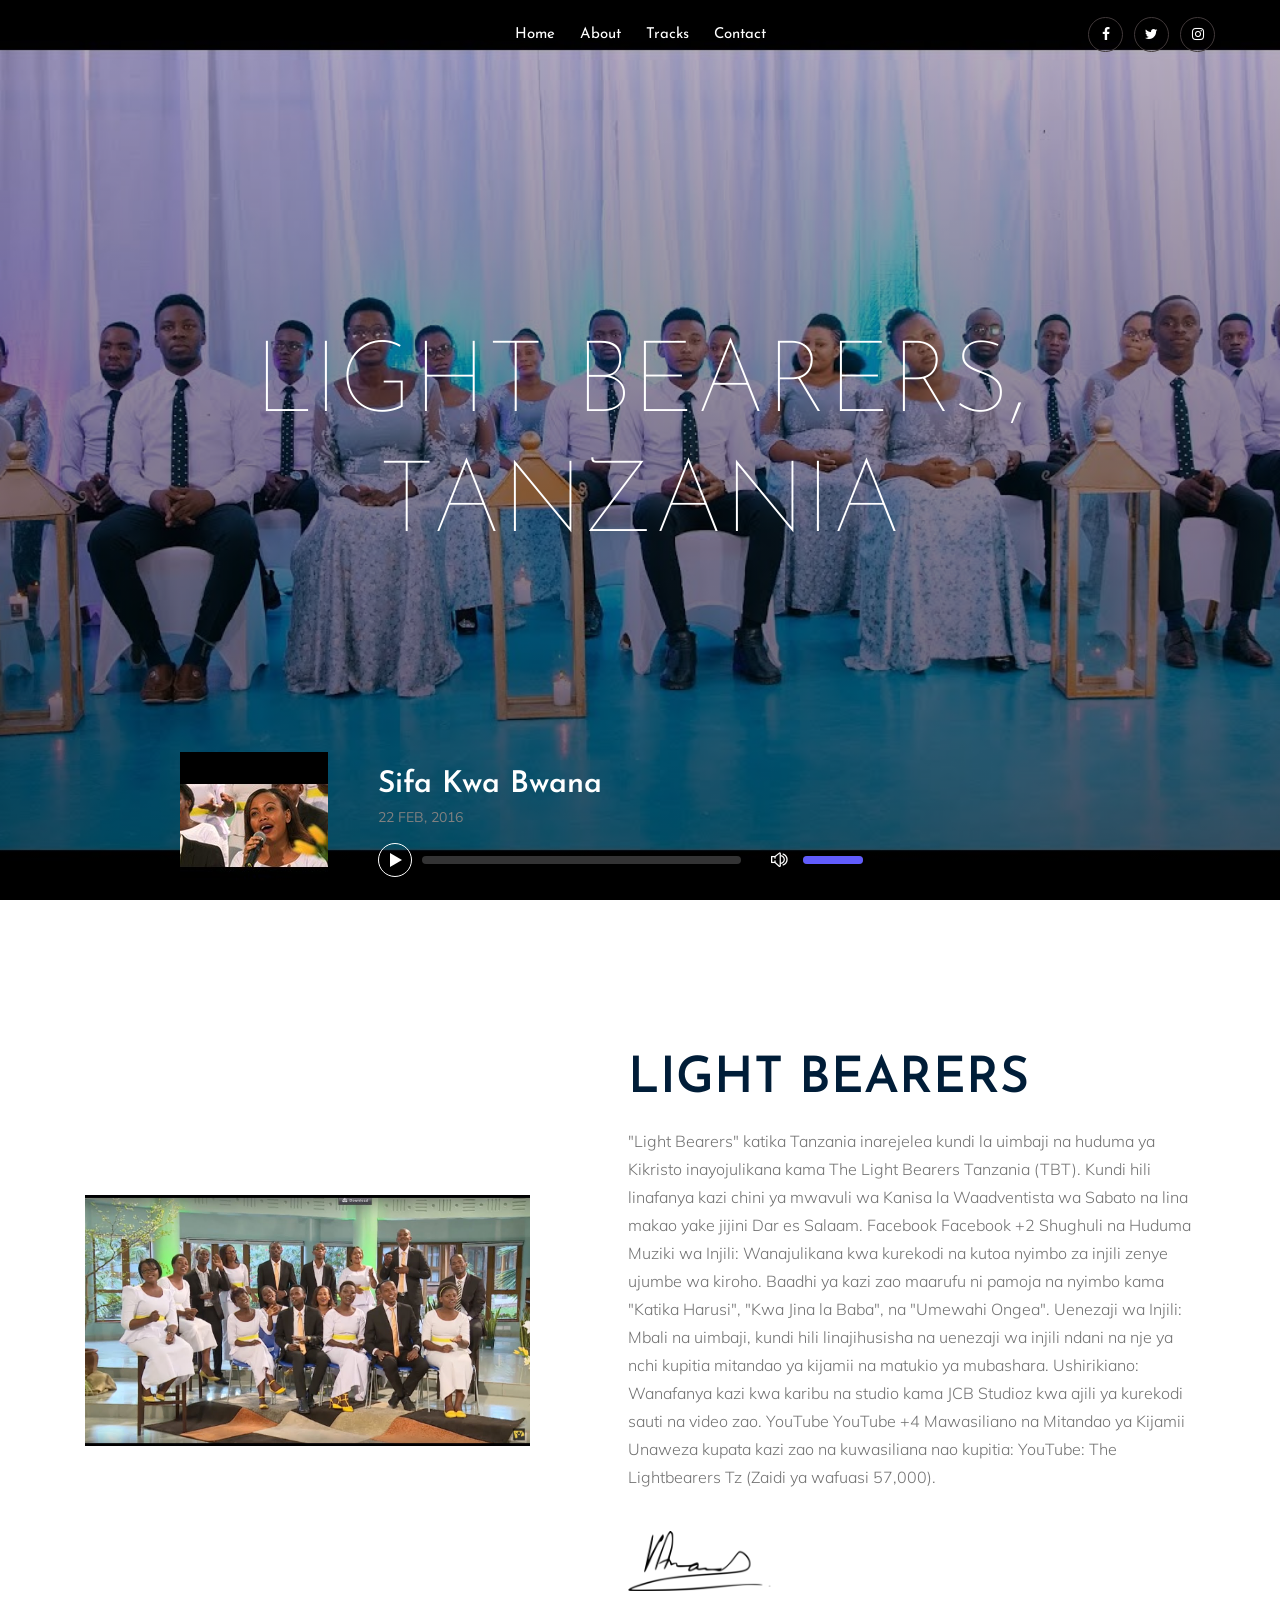
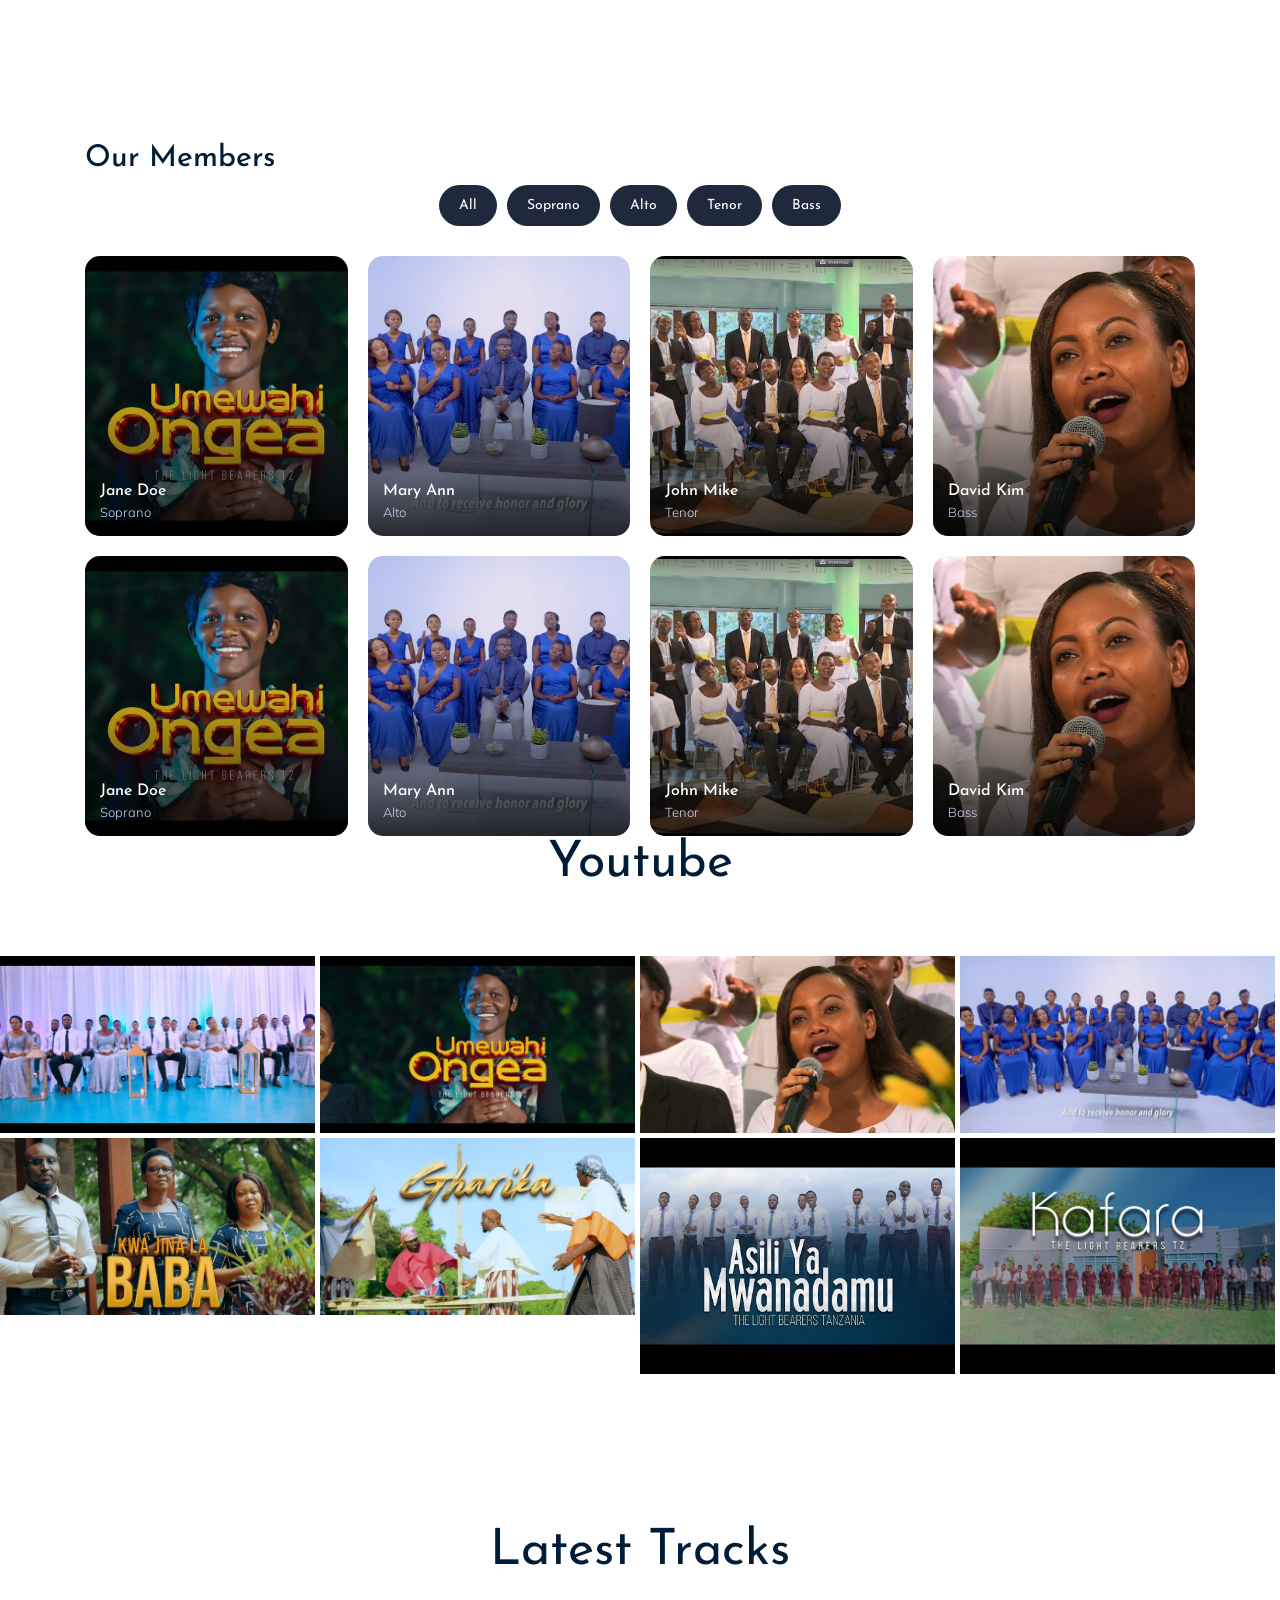
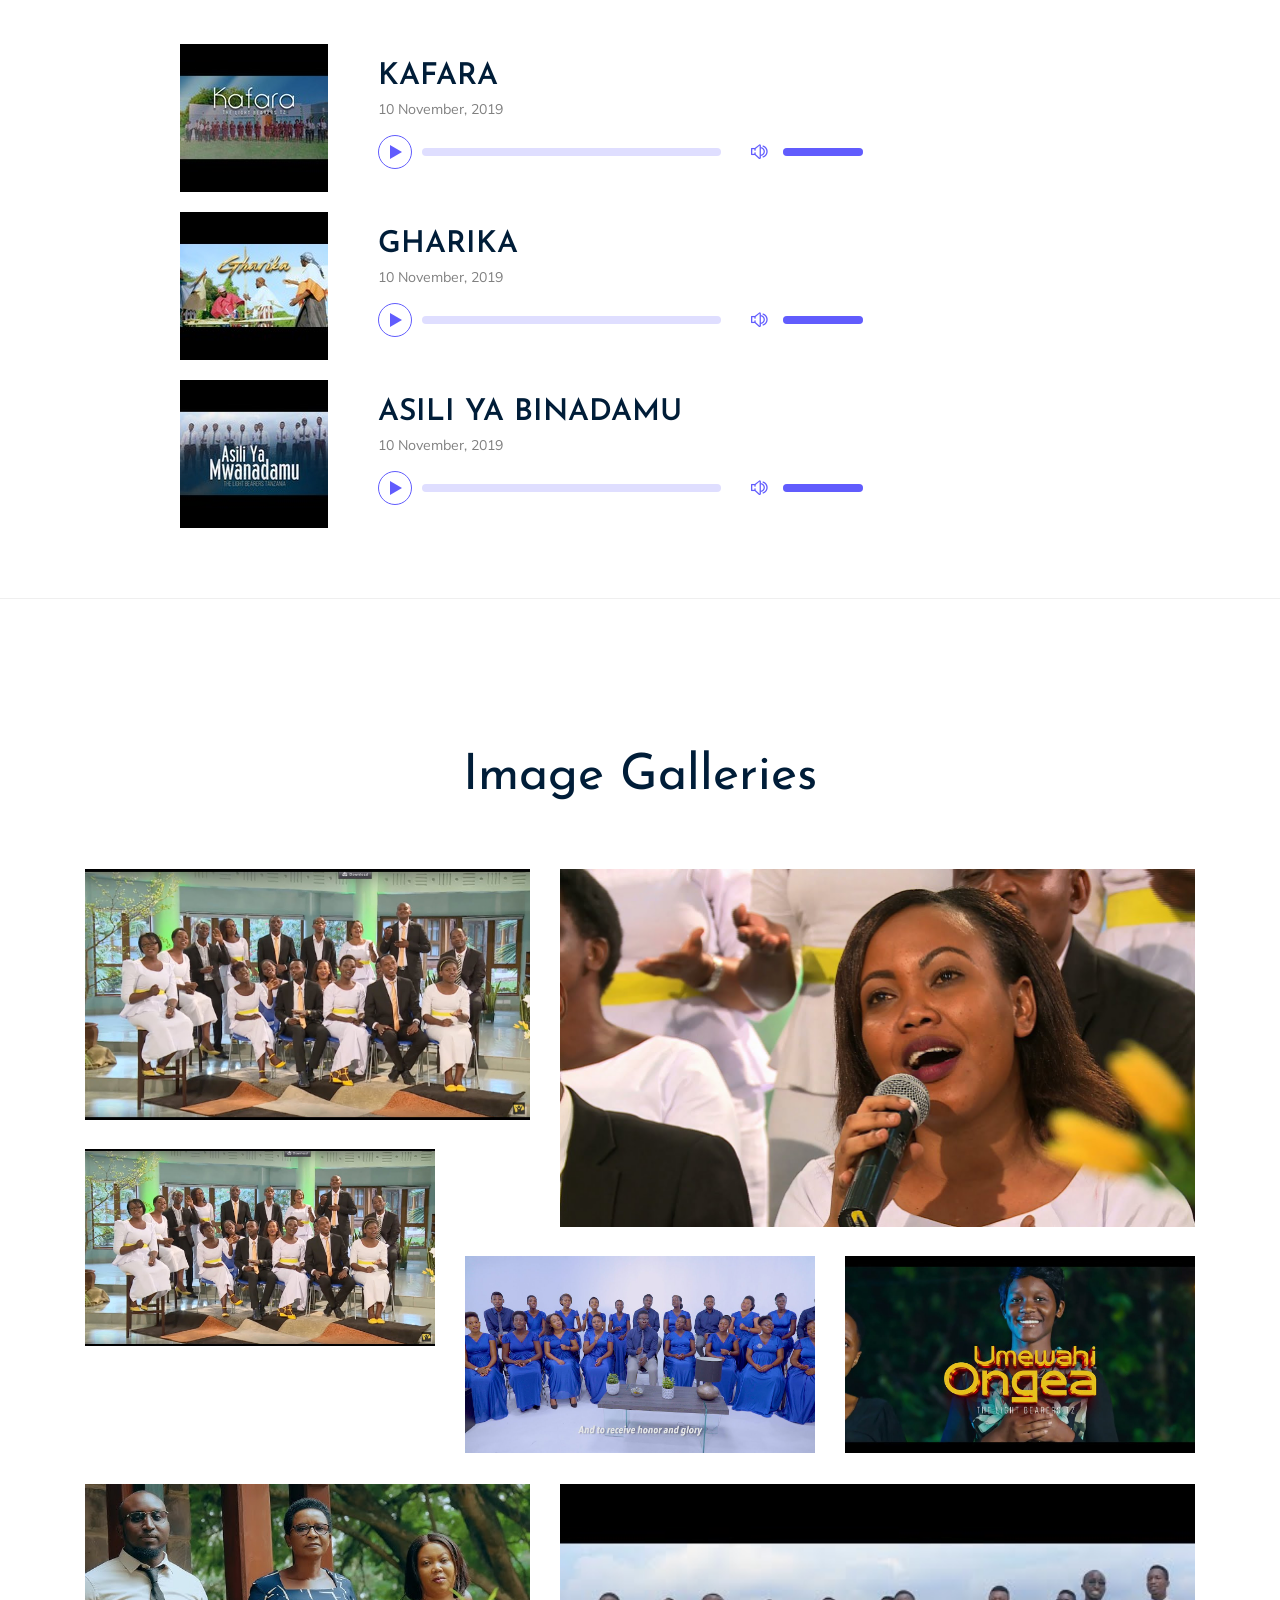
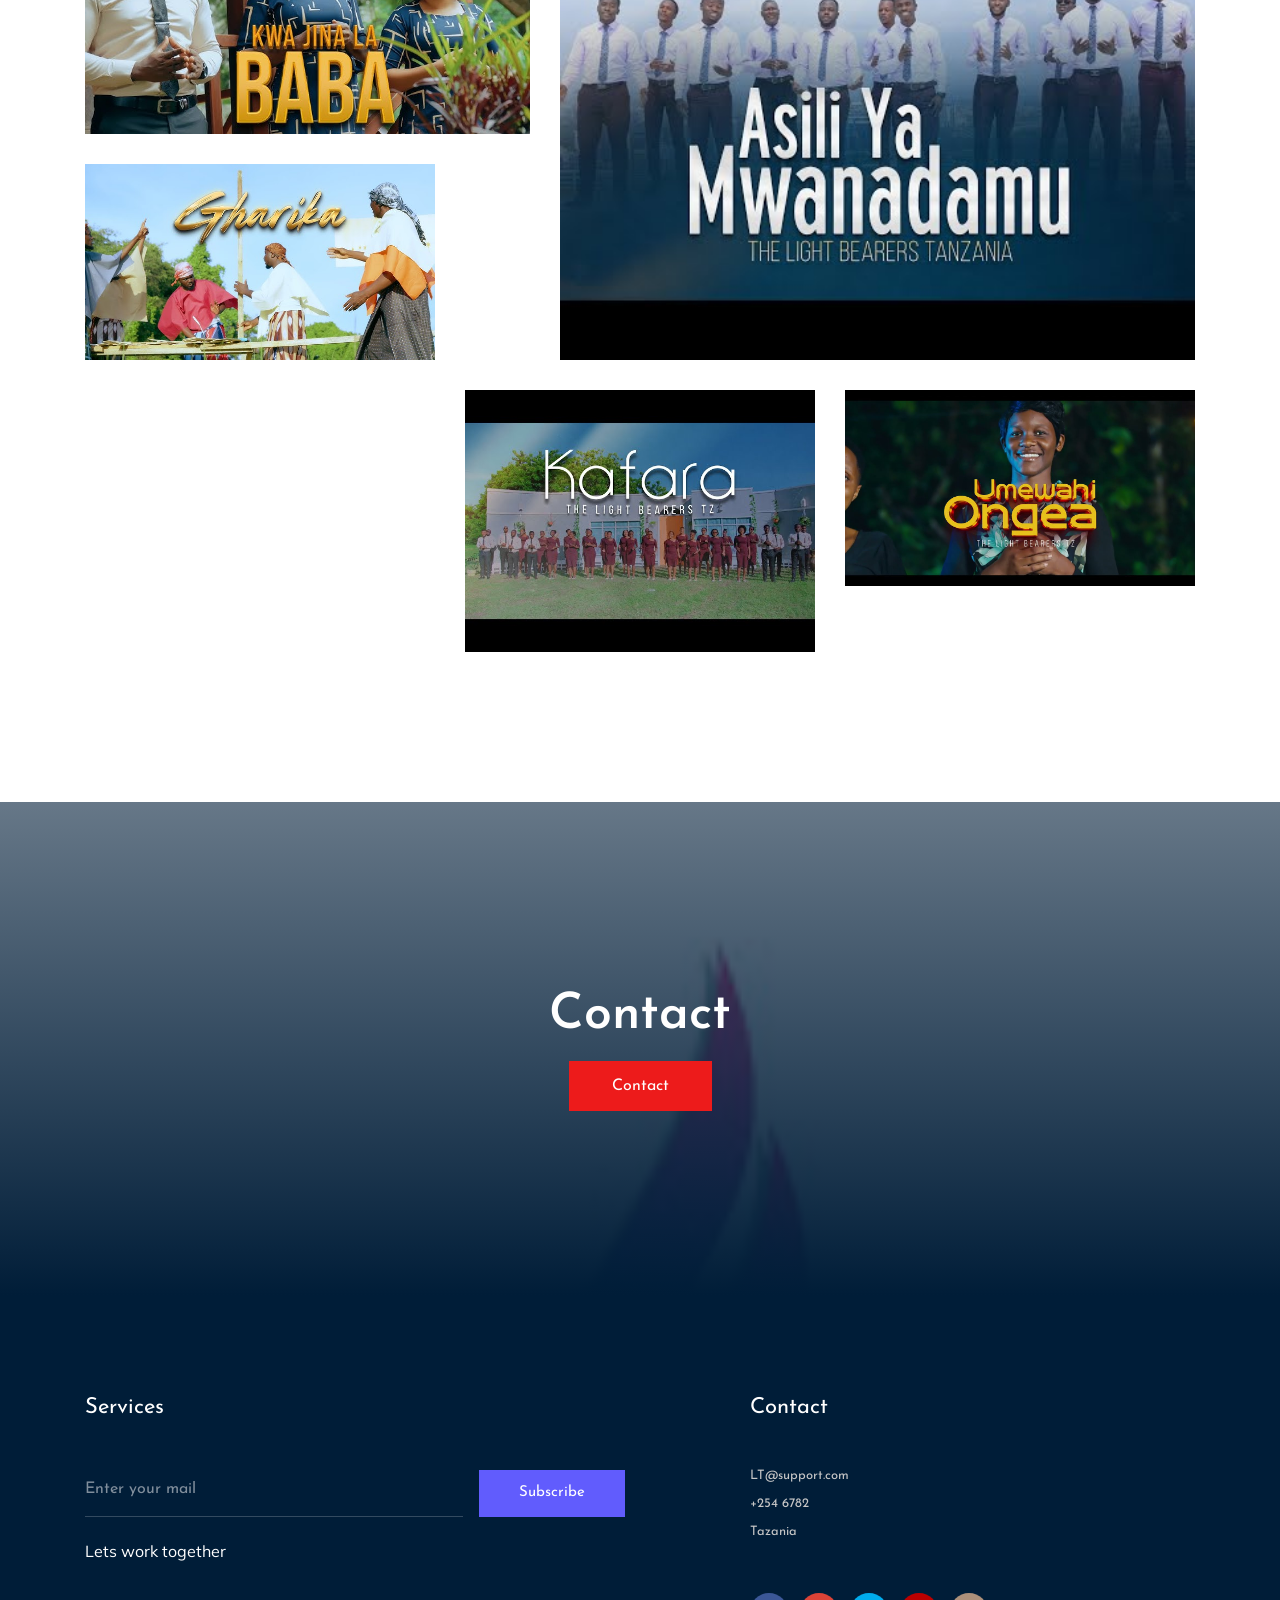
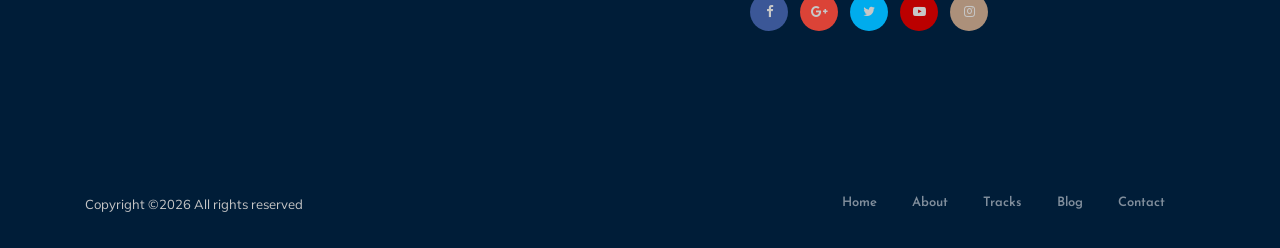
==== commit e5c0e5c0: "upd" ====
--- a/index.html
+++ b/index.html
@@ -55,7 +55,7 @@
                                             <li><a class="active" href="index.html">home</a></li>
                                             <li><a href="about.html">About</a></li>
                                             <li><a href="track.html">tracks</a></li>
-                                            <li><a href="blog.html">blog <i class="ti-angle-down"></i></a>
+                                           
                                                 
                                             </li>
                                             
--- a/css/themify-icons.css
+++ b/css/themify-icons.css
@@ -0,0 +1,1081 @@
+@font-face {
+	font-family: 'themify';
+	src:url('../fonts/themify.eot?-fvbane');
+	src:url('../fonts/themify.eot?#iefix-fvbane') format('embedded-opentype'),
+		url('../fonts/themify.woff?-fvbane') format('woff'),
+		url('../fonts/themify.ttf?-fvbane') format('truetype'),
+		url('../fonts/themify.svg?-fvbane#themify') format('svg');
+	font-weight: normal;
+	font-style: normal;
+}
+
+[class^="ti-"], [class*=" ti-"] {
+	font-family: 'themify';
+	/* speak: none; */
+	font-style: normal;
+	font-weight: normal;
+	font-variant: normal;
+	text-transform: none;
+	line-height: 1;
+
+	/* Better Font Rendering =========== */
+	-webkit-font-smoothing: antialiased;
+	-moz-osx-font-smoothing: grayscale;
+}
+
+.ti-wand:before {
+	content: "\e600";
+}
+.ti-volume:before {
+	content: "\e601";
+}
+.ti-user:before {
+	content: "\e602";
+}
+.ti-unlock:before {
+	content: "\e603";
+}
+.ti-unlink:before {
+	content: "\e604";
+}
+.ti-trash:before {
+	content: "\e605";
+}
+.ti-thought:before {
+	content: "\e606";
+}
+.ti-target:before {
+	content: "\e607";
+}
+.ti-tag:before {
+	content: "\e608";
+}
+.ti-tablet:before {
+	content: "\e609";
+}
+.ti-star:before {
+	content: "\e60a";
+}
+.ti-spray:before {
+	content: "\e60b";
+}
+.ti-signal:before {
+	content: "\e60c";
+}
+.ti-shopping-cart:before {
+	content: "\e60d";
+}
+.ti-shopping-cart-full:before {
+	content: "\e60e";
+}
+.ti-settings:before {
+	content: "\e60f";
+}
+.ti-search:before {
+	content: "\e610";
+}
+.ti-zoom-in:before {
+	content: "\e611";
+}
+.ti-zoom-out:before {
+	content: "\e612";
+}
+.ti-cut:before {
+	content: "\e613";
+}
+.ti-ruler:before {
+	content: "\e614";
+}
+.ti-ruler-pencil:before {
+	content: "\e615";
+}
+.ti-ruler-alt:before {
+	content: "\e616";
+}
+.ti-bookmark:before {
+	content: "\e617";
+}
+.ti-bookmark-alt:before {
+	content: "\e618";
+}
+.ti-reload:before {
+	content: "\e619";
+}
+.ti-plus:before {
+	content: "\e61a";
+}
+.ti-pin:before {
+	content: "\e61b";
+}
+.ti-pencil:before {
+	content: "\e61c";
+}
+.ti-pencil-alt:before {
+	content: "\e61d";
+}
+.ti-paint-roller:before {
+	content: "\e61e";
+}
+.ti-paint-bucket:before {
+	content: "\e61f";
+}
+.ti-na:before {
+	content: "\e620";
+}
+.ti-mobile:before {
+	content: "\e621";
+}
+.ti-minus:before {
+	content: "\e622";
+}
+.ti-medall:before {
+	content: "\e623";
+}
+.ti-medall-alt:before {
+	content: "\e624";
+}
+.ti-marker:before {
+	content: "\e625";
+}
+.ti-marker-alt:before {
+	content: "\e626";
+}
+.ti-arrow-up:before {
+	content: "\e627";
+}
+.ti-arrow-right:before {
+	content: "\e628";
+}
+.ti-arrow-left:before {
+	content: "\e629";
+}
+.ti-arrow-down:before {
+	content: "\e62a";
+}
+.ti-lock:before {
+	content: "\e62b";
+}
+.ti-location-arrow:before {
+	content: "\e62c";
+}
+.ti-link:before {
+	content: "\e62d";
+}
+.ti-layout:before {
+	content: "\e62e";
+}
+.ti-layers:before {
+	content: "\e62f";
+}
+.ti-layers-alt:before {
+	content: "\e630";
+}
+.ti-key:before {
+	content: "\e631";
+}
+.ti-import:before {
+	content: "\e632";
+}
+.ti-image:before {
+	content: "\e633";
+}
+.ti-heart:before {
+	content: "\e634";
+}
+.ti-heart-broken:before {
+	content: "\e635";
+}
+.ti-hand-stop:before {
+	content: "\e636";
+}
+.ti-hand-open:before {
+	content: "\e637";
+}
+.ti-hand-drag:before {
+	content: "\e638";
+}
+.ti-folder:before {
+	content: "\e639";
+}
+.ti-flag:before {
+	content: "\e63a";
+}
+.ti-flag-alt:before {
+	content: "\e63b";
+}
+.ti-flag-alt-2:before {
+	content: "\e63c";
+}
+.ti-eye:before {
+	content: "\e63d";
+}
+.ti-export:before {
+	content: "\e63e";
+}
+.ti-exchange-vertical:before {
+	content: "\e63f";
+}
+.ti-desktop:before {
+	content: "\e640";
+}
+.ti-cup:before {
+	content: "\e641";
+}
+.ti-crown:before {
+	content: "\e642";
+}
+.ti-comments:before {
+	content: "\e643";
+}
+.ti-comment:before {
+	content: "\e644";
+}
+.ti-comment-alt:before {
+	content: "\e645";
+}
+.ti-close:before {
+	content: "\e646";
+}
+.ti-clip:before {
+	content: "\e647";
+}
+.ti-angle-up:before {
+	content: "\e648";
+}
+.ti-angle-right:before {
+	content: "\e649";
+}
+.ti-angle-left:before {
+	content: "\e64a";
+}
+.ti-angle-down:before {
+	content: "\e64b";
+}
+.ti-check:before {
+	content: "\e64c";
+}
+.ti-check-box:before {
+	content: "\e64d";
+}
+.ti-camera:before {
+	content: "\e64e";
+}
+.ti-announcement:before {
+	content: "\e64f";
+}
+.ti-brush:before {
+	content: "\e650";
+}
+.ti-briefcase:before {
+	content: "\e651";
+}
+.ti-bolt:before {
+	content: "\e652";
+}
+.ti-bolt-alt:before {
+	content: "\e653";
+}
+.ti-blackboard:before {
+	content: "\e654";
+}
+.ti-bag:before {
+	content: "\e655";
+}
+.ti-move:before {
+	content: "\e656";
+}
+.ti-arrows-vertical:before {
+	content: "\e657";
+}
+.ti-arrows-horizontal:before {
+	content: "\e658";
+}
+.ti-fullscreen:before {
+	content: "\e659";
+}
+.ti-arrow-top-right:before {
+	content: "\e65a";
+}
+.ti-arrow-top-left:before {
+	content: "\e65b";
+}
+.ti-arrow-circle-up:before {
+	content: "\e65c";
+}
+.ti-arrow-circle-right:before {
+	content: "\e65d";
+}
+.ti-arrow-circle-left:before {
+	content: "\e65e";
+}
+.ti-arrow-circle-down:before {
+	content: "\e65f";
+}
+.ti-angle-double-up:before {
+	content: "\e660";
+}
+.ti-angle-double-right:before {
+	content: "\e661";
+}
+.ti-angle-double-left:before {
+	content: "\e662";
+}
+.ti-angle-double-down:before {
+	content: "\e663";
+}
+.ti-zip:before {
+	content: "\e664";
+}
+.ti-world:before {
+	content: "\e665";
+}
+.ti-wheelchair:before {
+	content: "\e666";
+}
+.ti-view-list:before {
+	content: "\e667";
+}
+.ti-view-list-alt:before {
+	content: "\e668";
+}
+.ti-view-grid:before {
+	content: "\e669";
+}
+.ti-uppercase:before {
+	content: "\e66a";
+}
+.ti-upload:before {
+	content: "\e66b";
+}
+.ti-underline:before {
+	content: "\e66c";
+}
+.ti-truck:before {
+	content: "\e66d";
+}
+.ti-timer:before {
+	content: "\e66e";
+}
+.ti-ticket:before {
+	content: "\e66f";
+}
+.ti-thumb-up:before {
+	content: "\e670";
+}
+.ti-thumb-down:before {
+	content: "\e671";
+}
+.ti-text:before {
+	content: "\e672";
+}
+.ti-stats-up:before {
+	content: "\e673";
+}
+.ti-stats-down:before {
+	content: "\e674";
+}
+.ti-split-v:before {
+	content: "\e675";
+}
+.ti-split-h:before {
+	content: "\e676";
+}
+.ti-smallcap:before {
+	content: "\e677";
+}
+.ti-shine:before {
+	content: "\e678";
+}
+.ti-shift-right:before {
+	content: "\e679";
+}
+.ti-shift-left:before {
+	content: "\e67a";
+}
+.ti-shield:before {
+	content: "\e67b";
+}
+.ti-notepad:before {
+	content: "\e67c";
+}
+.ti-server:before {
+	content: "\e67d";
+}
+.ti-quote-right:before {
+	content: "\e67e";
+}
+.ti-quote-left:before {
+	content: "\e67f";
+}
+.ti-pulse:before {
+	content: "\e680";
+}
+.ti-printer:before {
+	content: "\e681";
+}
+.ti-power-off:before {
+	content: "\e682";
+}
+.ti-plug:before {
+	content: "\e683";
+}
+.ti-pie-chart:before {
+	content: "\e684";
+}
+.ti-paragraph:before {
+	content: "\e685";
+}
+.ti-panel:before {
+	content: "\e686";
+}
+.ti-package:before {
+	content: "\e687";
+}
+.ti-music:before {
+	content: "\e688";
+}
+.ti-music-alt:before {
+	content: "\e689";
+}
+.ti-mouse:before {
+	content: "\e68a";
+}
+.ti-mouse-alt:before {
+	content: "\e68b";
+}
+.ti-money:before {
+	content: "\e68c";
+}
+.ti-microphone:before {
+	content: "\e68d";
+}
+.ti-menu:before {
+	content: "\e68e";
+}
+.ti-menu-alt:before {
+	content: "\e68f";
+}
+.ti-map:before {
+	content: "\e690";
+}
+.ti-map-alt:before {
+	content: "\e691";
+}
+.ti-loop:before {
+	content: "\e692";
+}
+.ti-location-pin:before {
+	content: "\e693";
+}
+.ti-list:before {
+	content: "\e694";
+}
+.ti-light-bulb:before {
+	content: "\e695";
+}
+.ti-Italic:before {
+	content: "\e696";
+}
+.ti-info:before {
+	content: "\e697";
+}
+.ti-infinite:before {
+	content: "\e698";
+}
+.ti-id-badge:before {
+	content: "\e699";
+}
+.ti-hummer:before {
+	content: "\e69a";
+}
+.ti-home:before {
+	content: "\e69b";
+}
+.ti-help:before {
+	content: "\e69c";
+}
+.ti-headphone:before {
+	content: "\e69d";
+}
+.ti-harddrives:before {
+	content: "\e69e";
+}
+.ti-harddrive:before {
+	content: "\e69f";
+}
+.ti-gift:before {
+	content: "\e6a0";
+}
+.ti-game:before {
+	content: "\e6a1";
+}
+.ti-filter:before {
+	content: "\e6a2";
+}
+.ti-files:before {
+	content: "\e6a3";
+}
+.ti-file:before {
+	content: "\e6a4";
+}
+.ti-eraser:before {
+	content: "\e6a5";
+}
+.ti-envelope:before {
+	content: "\e6a6";
+}
+.ti-download:before {
+	content: "\e6a7";
+}
+.ti-direction:before {
+	content: "\e6a8";
+}
+.ti-direction-alt:before {
+	content: "\e6a9";
+}
+.ti-dashboard:before {
+	content: "\e6aa";
+}
+.ti-control-stop:before {
+	content: "\e6ab";
+}
+.ti-control-shuffle:before {
+	content: "\e6ac";
+}
+.ti-control-play:before {
+	content: "\e6ad";
+}
+.ti-control-pause:before {
+	content: "\e6ae";
+}
+.ti-control-forward:before {
+	content: "\e6af";
+}
+.ti-control-backward:before {
+	content: "\e6b0";
+}
+.ti-cloud:before {
+	content: "\e6b1";
+}
+.ti-cloud-up:before {
+	content: "\e6b2";
+}
+.ti-cloud-down:before {
+	content: "\e6b3";
+}
+.ti-clipboard:before {
+	content: "\e6b4";
+}
+.ti-car:before {
+	content: "\e6b5";
+}
+.ti-calendar:before {
+	content: "\e6b6";
+}
+.ti-book:before {
+	content: "\e6b7";
+}
+.ti-bell:before {
+	content: "\e6b8";
+}
+.ti-basketball:before {
+	content: "\e6b9";
+}
+.ti-bar-chart:before {
+	content: "\e6ba";
+}
+.ti-bar-chart-alt:before {
+	content: "\e6bb";
+}
+.ti-back-right:before {
+	content: "\e6bc";
+}
+.ti-back-left:before {
+	content: "\e6bd";
+}
+.ti-arrows-corner:before {
+	content: "\e6be";
+}
+.ti-archive:before {
+	content: "\e6bf";
+}
+.ti-anchor:before {
+	content: "\e6c0";
+}
+.ti-align-right:before {
+	content: "\e6c1";
+}
+.ti-align-left:before {
+	content: "\e6c2";
+}
+.ti-align-justify:before {
+	content: "\e6c3";
+}
+.ti-align-center:before {
+	content: "\e6c4";
+}
+.ti-alert:before {
+	content: "\e6c5";
+}
+.ti-alarm-clock:before {
+	content: "\e6c6";
+}
+.ti-agenda:before {
+	content: "\e6c7";
+}
+.ti-write:before {
+	content: "\e6c8";
+}
+.ti-window:before {
+	content: "\e6c9";
+}
+.ti-widgetized:before {
+	content: "\e6ca";
+}
+.ti-widget:before {
+	content: "\e6cb";
+}
+.ti-widget-alt:before {
+	content: "\e6cc";
+}
+.ti-wallet:before {
+	content: "\e6cd";
+}
+.ti-video-clapper:before {
+	content: "\e6ce";
+}
+.ti-video-camera:before {
+	content: "\e6cf";
+}
+.ti-vector:before {
+	content: "\e6d0";
+}
+.ti-themify-logo:before {
+	content: "\e6d1";
+}
+.ti-themify-favicon:before {
+	content: "\e6d2";
+}
+.ti-themify-favicon-alt:before {
+	content: "\e6d3";
+}
+.ti-support:before {
+	content: "\e6d4";
+}
+.ti-stamp:before {
+	content: "\e6d5";
+}
+.ti-split-v-alt:before {
+	content: "\e6d6";
+}
+.ti-slice:before {
+	content: "\e6d7";
+}
+.ti-shortcode:before {
+	content: "\e6d8";
+}
+.ti-shift-right-alt:before {
+	content: "\e6d9";
+}
+.ti-shift-left-alt:before {
+	content: "\e6da";
+}
+.ti-ruler-alt-2:before {
+	content: "\e6db";
+}
+.ti-receipt:before {
+	content: "\e6dc";
+}
+.ti-pin2:before {
+	content: "\e6dd";
+}
+.ti-pin-alt:before {
+	content: "\e6de";
+}
+.ti-pencil-alt2:before {
+	content: "\e6df";
+}
+.ti-palette:before {
+	content: "\e6e0";
+}
+.ti-more:before {
+	content: "\e6e1";
+}
+.ti-more-alt:before {
+	content: "\e6e2";
+}
+.ti-microphone-alt:before {
+	content: "\e6e3";
+}
+.ti-magnet:before {
+	content: "\e6e4";
+}
+.ti-line-double:before {
+	content: "\e6e5";
+}
+.ti-line-dotted:before {
+	content: "\e6e6";
+}
+.ti-line-dashed:before {
+	content: "\e6e7";
+}
+.ti-layout-width-full:before {
+	content: "\e6e8";
+}
+.ti-layout-width-default:before {
+	content: "\e6e9";
+}
+.ti-layout-width-default-alt:before {
+	content: "\e6ea";
+}
+.ti-layout-tab:before {
+	content: "\e6eb";
+}
+.ti-layout-tab-window:before {
+	content: "\e6ec";
+}
+.ti-layout-tab-v:before {
+	content: "\e6ed";
+}
+.ti-layout-tab-min:before {
+	content: "\e6ee";
+}
+.ti-layout-slider:before {
+	content: "\e6ef";
+}
+.ti-layout-slider-alt:before {
+	content: "\e6f0";
+}
+.ti-layout-sidebar-right:before {
+	content: "\e6f1";
+}
+.ti-layout-sidebar-none:before {
+	content: "\e6f2";
+}
+.ti-layout-sidebar-left:before {
+	content: "\e6f3";
+}
+.ti-layout-placeholder:before {
+	content: "\e6f4";
+}
+.ti-layout-menu:before {
+	content: "\e6f5";
+}
+.ti-layout-menu-v:before {
+	content: "\e6f6";
+}
+.ti-layout-menu-separated:before {
+	content: "\e6f7";
+}
+.ti-layout-menu-full:before {
+	content: "\e6f8";
+}
+.ti-layout-media-right-alt:before {
+	content: "\e6f9";
+}
+.ti-layout-media-right:before {
+	content: "\e6fa";
+}
+.ti-layout-media-overlay:before {
+	content: "\e6fb";
+}
+.ti-layout-media-overlay-alt:before {
+	content: "\e6fc";
+}
+.ti-layout-media-overlay-alt-2:before {
+	content: "\e6fd";
+}
+.ti-layout-media-left-alt:before {
+	content: "\e6fe";
+}
+.ti-layout-media-left:before {
+	content: "\e6ff";
+}
+.ti-layout-media-center-alt:before {
+	content: "\e700";
+}
+.ti-layout-media-center:before {
+	content: "\e701";
+}
+.ti-layout-list-thumb:before {
+	content: "\e702";
+}
+.ti-layout-list-thumb-alt:before {
+	content: "\e703";
+}
+.ti-layout-list-post:before {
+	content: "\e704";
+}
+.ti-layout-list-large-image:before {
+	content: "\e705";
+}
+.ti-layout-line-solid:before {
+	content: "\e706";
+}
+.ti-layout-grid4:before {
+	content: "\e707";
+}
+.ti-layout-grid3:before {
+	content: "\e708";
+}
+.ti-layout-grid2:before {
+	content: "\e709";
+}
+.ti-layout-grid2-thumb:before {
+	content: "\e70a";
+}
+.ti-layout-cta-right:before {
+	content: "\e70b";
+}
+.ti-layout-cta-left:before {
+	content: "\e70c";
+}
+.ti-layout-cta-center:before {
+	content: "\e70d";
+}
+.ti-layout-cta-btn-right:before {
+	content: "\e70e";
+}
+.ti-layout-cta-btn-left:before {
+	content: "\e70f";
+}
+.ti-layout-column4:before {
+	content: "\e710";
+}
+.ti-layout-column3:before {
+	content: "\e711";
+}
+.ti-layout-column2:before {
+	content: "\e712";
+}
+.ti-layout-accordion-separated:before {
+	content: "\e713";
+}
+.ti-layout-accordion-merged:before {
+	content: "\e714";
+}
+.ti-layout-accordion-list:before {
+	content: "\e715";
+}
+.ti-ink-pen:before {
+	content: "\e716";
+}
+.ti-info-alt:before {
+	content: "\e717";
+}
+.ti-help-alt:before {
+	content: "\e718";
+}
+.ti-headphone-alt:before {
+	content: "\e719";
+}
+.ti-hand-point-up:before {
+	content: "\e71a";
+}
+.ti-hand-point-right:before {
+	content: "\e71b";
+}
+.ti-hand-point-left:before {
+	content: "\e71c";
+}
+.ti-hand-point-down:before {
+	content: "\e71d";
+}
+.ti-gallery:before {
+	content: "\e71e";
+}
+.ti-face-smile:before {
+	content: "\e71f";
+}
+.ti-face-sad:before {
+	content: "\e720";
+}
+.ti-credit-card:before {
+	content: "\e721";
+}
+.ti-control-skip-forward:before {
+	content: "\e722";
+}
+.ti-control-skip-backward:before {
+	content: "\e723";
+}
+.ti-control-record:before {
+	content: "\e724";
+}
+.ti-control-eject:before {
+	content: "\e725";
+}
+.ti-comments-smiley:before {
+	content: "\e726";
+}
+.ti-brush-alt:before {
+	content: "\e727";
+}
+.ti-youtube:before {
+	content: "\e728";
+}
+.ti-vimeo:before {
+	content: "\e729";
+}
+.ti-twitter:before {
+	content: "\e72a";
+}
+.ti-time:before {
+	content: "\e72b";
+}
+.ti-tumblr:before {
+	content: "\e72c";
+}
+.ti-skype:before {
+	content: "\e72d";
+}
+.ti-share:before {
+	content: "\e72e";
+}
+.ti-share-alt:before {
+	content: "\e72f";
+}
+.ti-rocket:before {
+	content: "\e730";
+}
+.ti-pinterest:before {
+	content: "\e731";
+}
+.ti-new-window:before {
+	content: "\e732";
+}
+.ti-microsoft:before {
+	content: "\e733";
+}
+.ti-list-ol:before {
+	content: "\e734";
+}
+.ti-linkedin:before {
+	content: "\e735";
+}
+.ti-layout-sidebar-2:before {
+	content: "\e736";
+}
+.ti-layout-grid4-alt:before {
+	content: "\e737";
+}
+.ti-layout-grid3-alt:before {
+	content: "\e738";
+}
+.ti-layout-grid2-alt:before {
+	content: "\e739";
+}
+.ti-layout-column4-alt:before {
+	content: "\e73a";
+}
+.ti-layout-column3-alt:before {
+	content: "\e73b";
+}
+.ti-layout-column2-alt:before {
+	content: "\e73c";
+}
+.ti-instagram:before {
+	content: "\e73d";
+}
+.ti-google:before {
+	content: "\e73e";
+}
+.ti-github:before {
+	content: "\e73f";
+}
+.ti-flickr:before {
+	content: "\e740";
+}
+.ti-facebook:before {
+	content: "\e741";
+}
+.ti-dropbox:before {
+	content: "\e742";
+}
+.ti-dribbble:before {
+	content: "\e743";
+}
+.ti-apple:before {
+	content: "\e744";
+}
+.ti-android:before {
+	content: "\e745";
+}
+.ti-save:before {
+	content: "\e746";
+}
+.ti-save-alt:before {
+	content: "\e747";
+}
+.ti-yahoo:before {
+	content: "\e748";
+}
+.ti-wordpress:before {
+	content: "\e749";
+}
+.ti-vimeo-alt:before {
+	content: "\e74a";
+}
+.ti-twitter-alt:before {
+	content: "\e74b";
+}
+.ti-tumblr-alt:before {
+	content: "\e74c";
+}
+.ti-trello:before {
+	content: "\e74d";
+}
+.ti-stack-overflow:before {
+	content: "\e74e";
+}
+.ti-soundcloud:before {
+	content: "\e74f";
+}
+.ti-sharethis:before {
+	content: "\e750";
+}
+.ti-sharethis-alt:before {
+	content: "\e751";
+}
+.ti-reddit:before {
+	content: "\e752";
+}
+.ti-pinterest-alt:before {
+	content: "\e753";
+}
+.ti-microsoft-alt:before {
+	content: "\e754";
+}
+.ti-linux:before {
+	content: "\e755";
+}
+.ti-jsfiddle:before {
+	content: "\e756";
+}
+.ti-joomla:before {
+	content: "\e757";
+}
+.ti-html5:before {
+	content: "\e758";
+}
+.ti-flickr-alt:before {
+	content: "\e759";
+}
+.ti-email:before {
+	content: "\e75a";
+}
+.ti-drupal:before {
+	content: "\e75b";
+}
+.ti-dropbox-alt:before {
+	content: "\e75c";
+}
+.ti-css3:before {
+	content: "\e75d";
+}
+.ti-rss:before {
+	content: "\e75e";
+}
+.ti-rss-alt:before {
+	content: "\e75f";
+}
--- a/css/nice-select.css
+++ b/css/nice-select.css
@@ -0,0 +1,140 @@
+.nice-select {
+  -webkit-tap-highlight-color: transparent;
+  background-color: #fff;
+  border-radius: 5px;
+  border: solid 1px #e8e8e8;
+  box-sizing: border-box;
+  clear: both;
+  cursor: pointer;
+  display: block;
+  float: left;
+  font-family: inherit;
+  font-size: 14px;
+  font-weight: normal;
+  height: 42px;
+  line-height: 40px;
+  outline: none;
+  padding-left: 18px;
+  padding-right: 30px;
+  position: relative;
+  text-align: left !important;
+  -webkit-transition: all 0.2s ease-in-out;
+  transition: all 0.2s ease-in-out;
+  -webkit-user-select: none;
+     -moz-user-select: none;
+      -ms-user-select: none;
+          user-select: none;
+  white-space: nowrap;
+  width: auto; }
+  .nice-select:hover {
+    border-color: #dbdbdb; }
+  .nice-select:active, .nice-select.open, .nice-select:focus {
+    border-color: #999; }
+
+
+  .nice-select.disabled {
+    border-color: #ededed;
+    color: #999;
+    pointer-events: none; }
+    .nice-select.disabled:after {
+      border-color: #cccccc; }
+  .nice-select.wide {
+    width: 100%; }
+    .nice-select.wide .list {
+      left: 0 !important;
+      right: 0 !important; }
+  .nice-select.right {
+    float: right; }
+    .nice-select.right .list {
+      left: auto;
+      right: 0; }
+  .nice-select.small {
+    font-size: 12px;
+    height: 36px;
+    line-height: 34px; }
+    .nice-select.small:after {
+      height: 4px;
+      width: 4px; }
+    .nice-select.small .option {
+      line-height: 34px;
+      min-height: 34px; }
+  .nice-select .list {
+    background-color: #fff;
+    border-radius: 5px;
+    box-shadow: 0 0 0 1px rgba(68, 68, 68, 0.11);
+    box-sizing: border-box;
+    margin-top: 4px;
+    opacity: 0;
+    overflow: hidden;
+    padding: 0;
+    pointer-events: none;
+    position: absolute;
+    top: 100%;
+    left: 0;
+    -webkit-transform-origin: 50% 0;
+        -ms-transform-origin: 50% 0;
+            transform-origin: 50% 0;
+    -webkit-transform: scale(0.75) translateY(-21px);
+        -ms-transform: scale(0.75) translateY(-21px);
+            transform: scale(0.75) translateY(-21px);
+    -webkit-transition: all 0.2s cubic-bezier(0.5, 0, 0, 1.25), opacity 0.15s ease-out;
+    transition: all 0.2s cubic-bezier(0.5, 0, 0, 1.25), opacity 0.15s ease-out;
+    z-index: 9; }
+    .nice-select .list:hover .option:not(:hover) {
+      background-color: transparent !important; }
+  .nice-select .option {
+    cursor: pointer;
+    font-weight: 400;
+    line-height: 40px;
+    list-style: none;
+    min-height: 40px;
+    outline: none;
+    padding-left: 18px;
+    padding-right: 29px;
+    text-align: left;
+    -webkit-transition: all 0.2s;
+    transition: all 0.2s; }
+    .nice-select .option:hover, .nice-select .option.focus, .nice-select .option.selected.focus {
+      background-color: #f6f6f6; }
+    .nice-select .option.selected {
+      font-weight: bold; }
+    .nice-select .option.disabled {
+      background-color: transparent;
+      color: #999;
+      cursor: default; }
+
+.no-csspointerevents .nice-select .list {
+  display: none; }
+
+.no-csspointerevents .nice-select.open .list {
+  display: block; }
+
+
+
+
+
+  /* ,,,,,,,,,,,,,,,, */
+
+
+  .nice-select:after {
+    content: "\e64b";
+    display: block;
+    height: 5px;
+    margin-top: -5px;
+    pointer-events: none;
+    position: absolute;
+    right: 30px;
+    top: 8px;
+    transition: all 0.15s ease-in-out;
+    width: 5px;
+    font-family: 'themify';
+    color: #ddd; }
+
+    .nice-select.open:after {
+ }
+    .nice-select.open .list {
+      opacity: 1;
+      pointer-events: auto;
+      -webkit-transform: scale(1) translateY(0);
+          -ms-transform: scale(1) translateY(0);
+              transform: scale(1) translateY(0); }
--- a/css/audioplayer.css
+++ b/css/audioplayer.css
@@ -0,0 +1,233 @@
+/* RemixDesign | woaichidapi@163.com | Redesigned by JimmyCheung */
+
+.audioplayer {
+    display: flex;
+    flex-direction: row;
+    box-sizing: border-box;
+    margin: 1em 0;
+    padding: 0 24px;
+    width: 100%;
+    height: 96px;
+    align-items: center;
+    border: 1px solid #DDE2E6;
+    border-radius: 4px;
+    background: #fff;
+}
+
+.audioplayer-playpause {
+    display: flex;
+    justify-content: center;
+    align-items: center;
+    width: 48px;
+    height: 48px;
+    border-radius: 50%;
+    cursor: pointer;
+    transition: all .2s ease-in-out;
+}
+
+.audioplayer:not(.audioplayer-playing) .audioplayer-playpause {
+    background: rgba(91, 130, 255, 0);
+    border: 1px solid #5B82FF;
+}
+
+.audioplayer:not(.audioplayer-playing) .audioplayer-playpause:hover {
+    background: rgba(91, 130, 255, 0.1);
+}
+
+.audioplayer-playing .audioplayer-playpause {
+    background: rgba(253, 79, 26, 0);
+    border: 1px solid #FD4F1A;
+}
+
+.audioplayer-playing .audioplayer-playpause:hover {
+    background: rgba(235, 79, 26, 0.1);
+}
+
+.audioplayer:not(.audioplayer-playing) .audioplayer-playpause a {
+    content: '';
+    justify-content: center;
+    width: 0;
+    height: 0;
+    margin-left: 2px;
+    border-top: 7px solid transparent;
+    border-right: none;
+    border-bottom: 7px solid transparent;
+    border-left: 12px solid #0059FF;
+}
+
+.audioplayer-playing .audioplayer-playpause a {
+    content: '';
+    display: flex;
+    justify-content: space-between;
+    width: 12px;
+    height: 14px;
+}
+
+.audioplayer-playing .audioplayer-playpause a::before, .audioplayer-playing .audioplayer-playpause a::after {
+    content: '';
+    width: 4px;
+    height: 14px;
+    background-color: #FD4F1A;
+}
+
+.audioplayer-time {
+    display: flex;
+    width: 40px;
+    justify-content:center;
+    font-size: 12px;
+    color: rgba(51, 51 ,51, .6)
+}
+
+.audioplayer-time-current {
+    margin-left: 24px;
+}
+
+.audioplayer-time-duration {
+    margin-right: 24px;
+}
+
+.audioplayer-bar {
+    position: relative;
+    display: flex;
+    margin: 0 12px;
+    height: 12px;
+    flex-basis: 0;
+    flex-grow: 1;
+    cursor: pointer;
+}
+
+.audioplayer-bar::before {
+    content: '';
+    position: absolute;
+    top: 5px;
+    width: 100%;
+    height: 2px;
+    background-color: #DDE2E6;
+}
+
+.audioplayer-bar > div {
+    position: absolute;
+    left: 0;
+    top: 5px;
+}
+.audioplayer-bar-loaded {
+    z-index: 1;
+    height: 2px;
+    background: #BEC8D2;
+}
+
+.audioplayer-bar-played {
+    flex-direction: row-reverse;
+    z-index: 2;
+    height: 2px;
+    background: -webkit-linear-gradient(left,#0059FF,#09B1FA);
+}
+
+.audioplayer-bar-played::after {
+    display: flex;
+    position: absolute;
+    content: '';
+    box-sizing: border-box;
+    top: -5px;
+    right: -1px;
+    margin-right: -5px;
+    width: 12px;
+    height: 12px;
+    background-color: #fff;
+    border-radius: 6px;
+}
+
+.audioplayer:not(.audioplayer-playing) .audioplayer-bar-played::after {
+    border: 2px solid #BEC8D2;
+}
+
+.audioplayer-playing .audioplayer-bar-played::after {
+    border: 2px solid #0059FF;
+
+}
+
+.audioplayer-volume {
+    display: flex;
+    align-items: center;
+}
+
+.audioplayer-volume-button {
+    display: flex;
+    align-items: center;
+    width: 24px;
+    height: 24px;
+    cursor: pointer;
+}
+
+.audioplayer-volume-button a {
+    display: flex;
+    width: 6px;
+    height: 8px;
+    background-color: #9A9FB0;
+    position: relative;
+}
+
+.audioplayer-volume-button a:before, .audioplayer-volume-button a:after {
+    content: '';
+    position: absolute;
+}
+
+.audioplayer-volume-button a:before {
+    width: 0;
+    height: 0;
+    border-top: 8px solid transparent;
+    border-right: 9px solid #9A9FB0;
+    border-bottom: 8px solid transparent;
+    border-left: none;
+    top: -4px;
+}
+
+.audioplayer:not(.audioplayer-mute) .audioplayer-volume-button a:after {
+    left: 10px;
+    top: -2px;
+    width: 6px;
+    height: 6px;
+    border: 6px double #9A9FB0;
+    border-width: 6px 6px 0 0;
+    border-radius: 0 12px 0 0;
+    transform: rotate(45deg);
+}
+
+.audioplayer-mute .audioplayer-volume-button a {
+    background-color: #FD4F1A;
+}
+
+.audioplayer-mute .audioplayer-volume-button a:before {
+    border-right: 9px solid #FD4F1A;
+}
+
+.audioplayer-volume-adjust {
+    display: flex;
+    align-items: center;
+    margin-left: 8px;
+}
+
+.audioplayer-volume-adjust > div {
+    position: relative;
+    display: flex;
+    width: 60px;
+    height: 2px;
+    cursor: pointer;
+    background-color: #BEC8D2;
+}
+
+.audioplayer-volume-adjust div div {
+    position: absolute;
+    top: 0;
+    left: 0;
+    height: 2px;
+    background-color: #0059FF;
+}
+
+/* responsive | you can change the max-width value to match your theme */
+
+@media screen and (max-width: 679px) {
+    .audioplayer-volume-adjust {
+        display: none;
+    }
+}
--- a/css/flaticon.css
+++ b/css/flaticon.css
@@ -0,0 +1,34 @@
+	/*
+  	Flaticon icon font: Flaticon
+  	Creation date: 11/11/2019 05:21
+  	*/
+
+@font-face {
+  font-family: "Flaticon";
+  src: url("../fonts/Flaticon.eot");
+  src: url("./Flaticon.eot?#iefix") format("embedded-opentype"),
+       url("../fonts/Flaticon.woff2") format("woff2"),
+       url("../fonts/Flaticon.woff") format("woff"),
+       url("../fonts/Flaticon.ttf") format("truetype"),
+       url("../fonts/Flaticon.ttf") format("truetype"),
+       url("../fonts/Flaticon.svg#Flaticon") format("svg");
+  font-weight: normal;
+  font-style: normal;
+}
+
+@media screen and (-webkit-min-device-pixel-ratio:0) {
+  @font-face {
+    font-family: "Flaticon";
+    src: url("../fonts/Flaticon.svg#Flaticon") format("svg");
+  }
+}
+
+[class^="flaticon-"]:before, [class*=" flaticon-"]:before,
+[class^="flaticon-"]:after, [class*=" flaticon-"]:after {   
+  font-family: Flaticon;
+        font-size: 14px;
+font-style: normal;
+}
+
+.flaticon-sound:before { content: "\f100"; }
+.flaticon-add:before { content: "\f101"; }
--- a/css/gijgo.css
+++ b/css/gijgo.css
@@ -0,0 +1,2704 @@
+.gj-button {
+    background-color: #f5f5f5;
+    border: 1px solid #ddd;
+    color: #000;
+    border-radius: 3px;
+    padding: 6px 10px;
+    cursor: pointer;
+}
+
+.gj-unselectable {
+    -webkit-touch-callout: none;
+    -webkit-user-select: none;
+    -khtml-user-select: none;
+    -moz-user-select: none;
+    -ms-user-select: none;
+    user-select: none;
+}
+
+.gj-row {
+    display: -webkit-box;
+    display: -ms-flexbox;
+    display: flex;
+    -ms-flex-wrap: wrap;
+    flex-wrap: wrap;
+}
+
+.gj-margin-left-5 {
+    margin-left: 5px;
+}
+
+.gj-margin-left-10 {
+    margin-left: 10px;
+}
+
+.gj-width-full {
+    width: 100%;
+}
+
+.gj-cursor-pointer {
+    cursor: pointer;
+}
+
+.gj-text-align-center {
+    text-align: center;
+}
+
+.gj-font-size-16 {
+    font-size: 16px;
+}
+
+.gj-hidden {
+    display: none;
+}
+
+/** Material Design */
+.gj-button-md {
+    background: 0 0;
+    border: none;
+    border-radius: 2px;
+    color: rgba(0, 0, 0, 0.87);
+    position: relative;
+    height: 36px;
+    margin: 0;
+    min-width: 64px;
+    padding: 0 16px;
+    display: inline-block;
+    font-family: "Roboto","Helvetica","Arial",sans-serif;
+    font-size: 1rem;
+    font-weight: 500;
+    text-transform: uppercase;
+    letter-spacing: 0;
+    overflow: hidden;
+    will-change: box-shadow;
+    transition: box-shadow .2s cubic-bezier(.4,0,1,1),background-color .2s cubic-bezier(.4,0,.2,1),color .2s cubic-bezier(.4,0,.2,1);
+    outline: none;
+    cursor: pointer;
+    text-decoration: none;
+    text-align: center;
+    line-height: 36px;
+    vertical-align: middle;
+    overflow: hidden;
+    -webkit-user-select: none;
+    -moz-user-select: none;
+    -ms-user-select: none;
+    user-select: none;
+}
+
+.gj-button-md:hover {
+    background-color: rgba(158,158,158,.2);
+}
+
+.gj-button-md:disabled {
+    color: rgba(0,0,0,.26);
+    background: 0 0;
+}
+
+.gj-button-md .material-icons,
+.gj-button-md .gj-icon {
+    vertical-align: middle;
+    /*font-size: 1.3rem;
+    margin-right: 4px;*/
+}
+
+.gj-button-md.gj-button-md-icon {
+    width: 24px;
+    height: 31px;
+    min-width: 24px;
+    padding: 0px;
+    display: table;
+}
+
+.gj-button-md.gj-button-md-icon .material-icons,
+.gj-button-md.gj-button-md-icon .gj-icon {
+    display: table-cell;
+    margin-right: 0px;
+    width: 24px;
+    height: 24px;
+}
+
+.gj-button-md.active {
+    background-color: rgba(158,158,158,.4);
+}
+
+.gj-button-md-group {
+    position: relative;
+    display: inline-block;
+    vertical-align: middle;
+}
+
+.gj-textbox-md {
+    border: none;
+    border-bottom: 1px solid rgba(0,0,0,.42);
+    display: block;
+    font-family: "Helvetica","Arial",sans-serif;
+    font-size: 16px;
+    line-height: 16px;
+    padding: 4px 0px;
+    margin: 0;
+    width: 100%;
+    background: 0 0;
+    text-align: left;
+    color: rgba(0,0,0,.87);
+}
+
+.gj-textbox-md:focus,
+.gj-textbox-md:active {
+    border-bottom: 2px solid rgba(0,0,0,.42);
+    outline: none;
+}
+
+.gj-textbox-md::placeholder {
+    color: #8e8e8e;
+}
+
+.gj-textbox-md:-ms-input-placeholder {
+    color: #8e8e8e;
+}
+
+.gj-textbox-md::-ms-input-placeholder {
+    color: #8e8e8e;
+}
+
+.gj-md-spacer-24 {
+    min-width: 24px;
+    width: 24px;
+    display: inline-block;
+}
+
+.gj-md-spacer-32 {
+    min-width: 32px;
+    width: 32px;
+    display: inline-block;
+}
+
+.gj-modal {
+    position: fixed;
+    top: 0;
+    right: 0;
+    bottom: 0;
+    left: 0;
+    z-index: 1203;
+    display: none;
+    overflow: hidden;
+    -webkit-overflow-scrolling: touch;
+    outline: 0;
+    background-color: rgba(0, 0, 0, 0.54118);
+    transition: 200ms ease opacity;
+    will-change: opacity;
+}
+
+/* List */
+ul.gj-list li [data-role="wrapper"] {
+    display: table;
+    width: 100%;
+}
+
+ul.gj-list li [data-role="checkbox"] {
+    display: table-cell;
+    vertical-align:middle;
+    text-align:center;
+}
+
+ul.gj-list li [data-role="image"] {
+    display: table-cell;
+    vertical-align:middle;
+    text-align:center;
+}
+
+ul.gj-list li [data-role="display"] {
+    display: table-cell;
+    vertical-align:middle;
+    cursor: pointer;
+}
+
+ul.gj-list li [data-role="display"]:empty:before {
+  content: "\200b"; /* unicode zero width space character */
+}
+
+/* List - Bootstrap */
+ul.gj-list-bootstrap {
+    padding-left: 0px;
+    margin-bottom: 0px;
+}
+
+ul.gj-list-bootstrap li {
+    padding: 0px;
+}
+
+ul.gj-list-bootstrap li [data-role="wrapper"] {
+    padding: 0px 10px;
+}
+
+ul.gj-list-bootstrap li [data-role="checkbox"] {
+    width: 24px;
+    padding: 3px;
+}
+
+ul.gj-list-bootstrap li [data-role="image"] {
+    width: 24px;
+    height: 24px;
+}
+
+ul.gj-list-bootstrap li [data-role="display"] {
+    padding: 8px 0px 8px 4px;
+}
+
+.list-group-item.active ul li, .list-group-item.active:focus ul li, .list-group-item.active:hover ul li {
+    text-shadow: none;
+    color:initial;
+}
+
+/* List - Material Design */
+ul.gj-list-md {
+    padding: 0px;
+    list-style: none;
+    list-style-type: none;
+    line-height: 24px;
+    letter-spacing: 0;
+    color: #616161; /* Gray 700 */
+}
+
+ul.gj-list-md li {
+    display: list-item;
+    list-style-type: none;
+    padding: 0px;
+    min-height: unset;
+    box-sizing: border-box;
+    align-items: center;
+    cursor: default;
+    overflow: hidden;
+
+    font-family: "Roboto","Helvetica","Arial",sans-serif;
+    font-size: 16px;
+    font-weight: 400;
+    letter-spacing: .04em;
+    line-height: 1;
+    
+    -webkit-flex-direction: row;
+    -ms-flex-direction: row;
+    flex-direction: row;
+    -webkit-flex-wrap: nowrap;
+    -ms-flex-wrap: nowrap;
+    flex-wrap: nowrap;
+}
+
+ul.gj-list-md li [data-role="checkbox"] {
+    height: 24px;
+    width: 24px;
+}
+
+ul.gj-list-md li [data-role="image"] {
+    height: 24px;
+    width: 24px;
+}
+
+ul.gj-list-md li [data-role="display"] {
+    padding: 8px 0px 8px 5px;
+    order: 0;
+    flex-grow: 2;
+    text-decoration: none;
+    box-sizing: border-box;
+    align-items: center;
+    text-align: left;
+    color: rgba(0,0,0,.87);
+}
+
+ul.gj-list-md li.disabled>[data-role="wrapper"]>[data-role="display"] {
+    color: #9E9E9E; /* Gray 500 */
+}
+
+.gj-list-md-active {
+    background: #e0e0e0;
+    color: #3f51b5;
+}
+
+
+/* Picker */
+.gj-picker {
+    position: absolute;
+    z-index: 1203;
+    background-color: #fff;
+}
+
+.gj-picker .selected {
+    color: #fff;
+}
+
+/* Material Design */
+.gj-picker-md {
+    font-family: "Roboto","Helvetica","Arial",sans-serif;
+    font-size: 16px;
+    font-weight: 400;
+    letter-spacing: .04em;
+    line-height: 1;
+    color: rgba(0,0,0,.87);
+    border: 1px solid #E0E0E0;
+}
+
+.gj-modal .gj-picker-md {
+    border: 0px;
+}
+
+.gj-picker-md [role="header"] {
+    color: rgba(255, 255, 255, 0.54);
+    display: flex;
+    background: #2196f3;
+    align-items: baseline;
+    user-select: none;
+    justify-content: center;
+}
+
+.gj-picker-md [role="footer"] {
+    float: right;
+    padding: 10px;
+}
+
+.gj-picker-md [role="footer"] button.gj-button-md {
+    color: #2196f3;
+    font-weight: bold;
+    font-size: 13px;
+}
+
+/* Bootstrap */
+.gj-picker-bootstrap {
+    border-radius: 4px;
+    border: 1px solid #E0E0E0;
+}
+
+.gj-picker-bootstrap .selected {
+    color: #888;
+}
+
+.gj-picker-bootstrap [role="header"] {
+    background: #eee;
+    color: #AAA;
+}
+@font-face {
+    font-family: 'gijgo-material';
+    src: url('../fonts/gijgo-material.eot?235541');
+    src: url('../fonts/gijgo-material.eot?235541#iefix') format('embedded-opentype'), url('../fonts/gijgo-material.ttf?235541') format('truetype'), url('../fonts/gijgo-material.woff?235541') format('woff'), url('../fonts/gijgo-material.svg?235541#gijgo-material') format('svg');
+    font-weight: normal;
+    font-style: normal;
+}
+
+.gj-icon {
+    /* use !important to prevent issues with browser extensions that change fonts */
+    font-family: 'gijgo-material' !important;
+    font-size: 24px;
+    speak: none;
+    font-style: normal;
+    font-weight: normal;
+    font-variant: normal;
+    text-transform: none;
+    line-height: 1;
+    /* Enable Ligatures ================ */
+    letter-spacing: 0;
+    -webkit-font-feature-settings: "liga";
+    -moz-font-feature-settings: "liga=1";
+    -moz-font-feature-settings: "liga";
+    -ms-font-feature-settings: "liga" 1;
+    font-feature-settings: "liga";
+    -webkit-font-variant-ligatures: discretionary-ligatures;
+    font-variant-ligatures: discretionary-ligatures;
+    /* Better Font Rendering =========== */
+    -webkit-font-smoothing: antialiased;
+    -moz-osx-font-smoothing: grayscale;
+}
+
+.gj-icon.undo:before {
+    content: "\e900";
+}
+
+.gj-icon.vertical-align-top:before {
+    content: "\e901";
+}
+
+.gj-icon.vertical-align-center:before {
+    content: "\e902";
+}
+
+.gj-icon.vertical-align-bottom:before {
+    content: "\e903";
+}
+
+.gj-icon.arrow-dropup:before {
+    content: "\e904";
+}
+
+.gj-icon.clock:before {
+    content: "\e905";
+}
+
+.gj-icon.refresh:before {
+    content: "\e906";
+}
+
+.gj-icon.last-page:before {
+    content: "\e907";
+}
+
+.gj-icon.first-page:before {
+    content: "\e908";
+}
+
+.gj-icon.cancel:before {
+    content: "\e909";
+}
+
+.gj-icon.clear:before {
+    content: "\e90a";
+}
+
+.gj-icon.check-circle:before {
+    content: "\e90b";
+}
+
+.gj-icon.delete:before {
+    content: "\e90c";
+}
+
+.gj-icon.arrow-upward:before {
+    content: "\e90d";
+}
+
+.gj-icon.arrow-forward:before {
+    content: "\e90e";
+}
+
+.gj-icon.arrow-downward:before {
+    content: "\e90f";
+}
+
+.gj-icon.arrow-back:before {
+    content: "\e910";
+}
+
+.gj-icon.list-numbered:before {
+    content: "\e911";
+}
+
+.gj-icon.list-bulleted:before {
+    content: "\e912";
+}
+
+.gj-icon.indent-increase:before {
+    content: "\e913";
+}
+
+.gj-icon.indent-decrease:before {
+    content: "\e914";
+}
+
+.gj-icon.redo:before {
+    content: "\e915";
+}
+
+.gj-icon.align-right:before {
+    content: "\e916";
+}
+
+.gj-icon.align-left:before {
+    content: "\e917";
+}
+
+.gj-icon.align-justify:before {
+    content: "\e918";
+}
+
+.gj-icon.align-center:before {
+    content: "\e919";
+}
+
+.gj-icon.strikethrough:before {
+    content: "\e91a";
+}
+
+.gj-icon.italic:before {
+    content: "\e91b";
+}
+
+.gj-icon.underlined:before {
+    content: "\e91c";
+}
+
+.gj-icon.bold:before {
+    content: "\e91d";
+}
+
+.gj-icon.arrow-dropdown:before {
+    content: "\e91e";
+}
+
+.gj-icon.done:before {
+    content: "\e91f";
+}
+
+.gj-icon.pencil:before {
+    content: "\e920";
+}
+
+.gj-icon.minus:before {
+    content: "\e921";
+}
+
+.gj-icon.plus:before {
+    content: "\e922";
+}
+
+.gj-icon.chevron-up:before {
+    content: "\e923";
+}
+
+.gj-icon.chevron-right:before {
+    content: "\e924";
+}
+
+.gj-icon.chevron-down:before {
+    content: "\e925";
+}
+
+.gj-icon.chevron-left:before {
+    content: "\e926";
+}
+
+.gj-icon.event:before {
+    content: "\e927";
+}
+.gj-draggable {
+    cursor: move;
+}
+.gj-resizable-handle {
+    position: absolute;
+    font-size: 0.1px;
+    display: block;
+    -ms-touch-action: none;
+    touch-action: none;
+    z-index: 1203;
+}
+
+.gj-resizable-n {
+    cursor: n-resize;
+    height: 7px;
+    width: 100%;
+    top: -5px;
+    left: 0;
+}
+.gj-resizable-e {
+    cursor: e-resize;
+    width: 7px;
+    right: -5px;
+    top: 0;
+    height: 100%;
+}
+.gj-resizable-s {
+    cursor: s-resize;
+    height: 7px;
+    width: 100%;
+    bottom: -5px;
+    left: 0;
+}
+.gj-resizable-w {
+	cursor: w-resize;
+	width: 7px;
+	left: -5px;
+	top: 0;
+	height: 100%;
+}
+.gj-resizable-se {
+	cursor: se-resize;
+	width: 12px;
+	height: 12px;
+	right: 1px;
+	bottom: 1px;
+}
+.gj-resizable-sw {
+	cursor: sw-resize;
+	width: 9px;
+	height: 9px;
+	left: -5px;
+	bottom: -5px;
+}
+.gj-resizable-nw {
+	cursor: nw-resize;
+	width: 9px;
+	height: 9px;
+	left: -5px;
+	top: -5px;
+}
+.gj-resizable-ne {
+	cursor: ne-resize;
+	width: 9px;
+	height: 9px;
+	right: -5px;
+	top: -5px;
+}
+
+.gj-dialog-footer {
+    position: absolute;
+    bottom: 0px;
+    width: 100%;
+    margin-top: 0px;
+}
+
+.gj-dialog-scrollable [data-role="body"] {
+    overflow-x: hidden;
+    overflow-y: scroll;
+}
+
+/** Bootstrap 3 **/
+.gj-dialog-bootstrap {
+    overflow: hidden;
+    z-index: 1202;
+}
+
+.gj-dialog-bootstrap [data-role="title"] {
+    display: inline;
+}
+.gj-dialog-bootstrap [data-role="close"] {
+    line-height: 1.42857143;
+}
+
+/** Bootstrap 4 **/
+.gj-dialog-bootstrap4 {
+    overflow: hidden;
+    z-index: 1202;
+}
+
+.gj-dialog-bootstrap4 [data-role="title"] {
+    display: inline;
+}
+.gj-dialog-bootstrap4 [data-role="close"] {
+    line-height: 1.5;
+}
+
+/** Material Design **/
+.gj-dialog-md {
+    background-color: #FFF;
+    overflow: hidden;
+    border: none;
+    box-shadow: 0 11px 15px -7px rgba(0,0,0,.2), 0 24px 38px 3px rgba(0,0,0,.14), 0 9px 46px 8px rgba(0,0,0,.12);
+    box-sizing: border-box;
+    position: relative;
+    display: -webkit-box;
+    display: -webkit-flex;
+    display: -ms-flexbox;
+    display: flex;
+    -webkit-box-orient: vertical;
+    -webkit-box-direction: normal;
+    -webkit-flex-direction: column;
+    -ms-flex-direction: column;
+    flex-direction: column;
+    -webkit-background-clip: padding-box;
+    background-clip: padding-box;
+    outline: 0;
+    z-index: 1202;
+}
+
+.gj-dialog-md-header {
+    padding: 24px 24px 0px 24px;
+    font-family: "Roboto","Helvetica","Arial",sans-serif;
+}
+
+.gj-dialog-md-title {
+    margin: 0;
+    font-weight: 400;
+    display: inline;
+    line-height: 28px;
+    font-size: 20px;
+}
+
+.gj-dialog-md-close {
+    -webkit-appearance: none;
+    padding: 0;
+    cursor: pointer;
+    background: 0 0;
+    border: 0;
+    float: right;
+    line-height: 28px;
+    font-size: 28px;
+}
+
+.gj-dialog-md-body {
+    padding: 20px 24px 24px 24px;
+    color: rgba(0,0,0,.54);
+    font-family: "Helvetica","Arial",sans-serif;
+    font-size: 14px;
+    font-weight: 400;
+    line-height: 20px;
+}
+
+.gj-dialog-md-footer {
+    padding: 8px 8px 8px 24px;
+    display: -webkit-flex;
+    display: -ms-flexbox;
+    display: flex;
+    -webkit-flex-direction: row-reverse;
+    -ms-flex-direction: row-reverse;
+    flex-direction: row-reverse;
+    -webkit-flex-wrap: wrap;
+    -ms-flex-wrap: wrap;
+    flex-wrap: wrap;
+
+    box-sizing: border-box;
+}
+
+.gj-dialog-md-footer>*:first-child {
+    margin-right: 0;
+}
+
+.gj-dialog-md-footer>* {
+    margin-right: 8px;
+    height: 36px;
+}
+DIV.gj-grid-wrapper {
+    margin: auto;
+    position: relative;
+    clear:both;
+    z-index: 1;
+}
+
+TABLE.gj-grid {
+    margin: auto;    
+    border-collapse: collapse;
+    width: 100%;
+    table-layout: fixed;
+}
+
+TABLE.gj-grid THEAD TH [data-role="selectAll"] {
+    margin: auto;
+}
+
+TABLE.gj-grid THEAD TH [data-role="title"] {
+    display: inline-block;
+}
+
+TABLE.gj-grid THEAD TH [data-role="sorticon"] {
+    display: inline-block;
+}
+
+TABLE.gj-grid THEAD TH {
+    overflow: hidden;
+    text-overflow: ellipsis;
+}
+
+TABLE.gj-grid.autogrow-header-row THEAD TH {
+    overflow: auto;
+    text-overflow: initial;
+    white-space: pre-wrap;
+    -ms-word-break: break-word;
+    word-break: break-word;
+}
+
+TABLE.gj-grid > tbody > tr > td {
+    overflow: hidden;
+    position: relative;
+}
+
+table.gj-grid tbody div[data-role="display"] {
+    vertical-align: middle;
+    text-indent: 0;
+    white-space: pre-wrap;
+    -ms-word-break: break-word;
+    word-break: break-word;
+}
+
+table.gj-grid.fixed-body-rows tbody div[data-role="display"] {
+    overflow: hidden;
+    text-overflow: ellipsis;
+    white-space: nowrap;
+    -ms-word-break: initial;
+    word-break: initial;
+}
+
+table.gj-grid tfoot DIV[data-role="display"] {
+    vertical-align: middle;
+    text-indent: 0;
+    display: flex;
+}
+
+TABLE.gj-grid .fa {
+    padding: 2px;
+}
+
+TABLE.gj-grid > tbody > tr > td > div {
+    padding: 2px;
+    overflow: hidden;
+}
+
+DIV.gj-grid-wrapper DIV.gj-grid-loading-cover
+{
+    background: #BBBBBB;
+    opacity: 0.5;
+    position: absolute;
+    vertical-align: middle;
+}
+
+DIV.gj-grid-wrapper DIV.gj-grid-loading-text
+{
+    position: absolute;
+    font-weight: bold;
+}
+
+/* Bootstrap Theme */
+table.gj-grid-bootstrap thead th {
+    background-color: #f5f5f5;
+    vertical-align:middle;
+}
+
+table.gj-grid-bootstrap thead th [data-role="sorticon"] {
+    margin-left: 5px;
+}
+
+table.gj-grid-bootstrap thead th [data-role="sorticon"] i.gj-icon,
+table.gj-grid-bootstrap thead th [data-role="sorticon"] i.material-icons {
+    position: absolute;
+    font-size: 20px;
+    top: 15px;
+}
+
+table.gj-grid-bootstrap tbody tr td div[data-role="display"] {
+    padding: 0px;
+}
+
+.gj-grid-bootstrap-4 .gj-checkbox-bootstrap {
+    display: inline-block;
+    padding-top: 2px;
+}
+
+.gj-grid-bootstrap-4 tbody tr.active {
+    background-color: rgba(0,0,0,.075);
+}
+
+/* Material Design Theme */
+.gj-grid-md {
+    position: relative;
+    border: 1px solid #e0e0e0;
+    border-collapse: collapse;
+    white-space: nowrap;
+    font-size: 13px;
+    font-family: "Roboto","Helvetica","Arial",sans-serif;
+    background-color: #fff;
+}
+
+.gj-grid-md td:first-of-type, .gj-grid-md th:first-of-type {
+    padding-left: 24px;
+}
+
+.gj-grid-md th {
+    position: relative;
+    vertical-align: bottom;
+    font-weight: 700;
+    line-height: 31px;
+    letter-spacing: 0;
+    height: 56px;
+    font-size: 12px;
+    color: rgba(0,0,0,.54);
+    padding-bottom: 8px;
+    box-sizing: border-box;
+    padding: 12px 18px;
+    text-align: right;
+}
+
+.gj-grid-md td {
+    position: relative;
+    height: 48px;
+    border-top: 1px solid #e0e0e0;
+    border-bottom: 1px solid #e0e0e0;
+    padding: 12px 18px;
+    box-sizing: border-box;
+    text-align: left;
+    color: rgba(0,0,0,.87);
+}
+
+.gj-grid-md tbody tr {
+    position: relative;
+    height: 48px;
+    transition-duration: .28s;
+    transition-timing-function: cubic-bezier(.4,0,.2,1);
+    transition-property: background-color;
+}
+
+.gj-grid-md tbody tr:hover {
+    background-color: #EEEEEE; /* Gray 200 */
+}
+
+.gj-grid-md tbody tr.gj-grid-md-select {
+    background-color: #F5F5F5; /* Grey 100 */
+}
+
+
+table.gj-grid-md thead th [data-role="sorticon"] {
+    margin-left: 5px;
+}
+
+table.gj-grid-md thead th [data-role="sorticon"] i.gj-icon,
+table.gj-grid-md thead th [data-role="sorticon"] i.material-icons {
+    position: absolute;
+    font-size: 16px;
+    top: 19px;
+}
+
+table.gj-grid-md thead th.gj-grid-select-all {
+    padding-bottom: 3px;
+}
+/* Hide all prioritized columns by default */
+@media only all {
+	th.display-1120,
+	td.display-1120,
+	th.display-960,
+	td.display-960,
+	th.display-800,
+	td.display-800,
+	th.display-640,
+	td.display-640,
+	th.display-480,
+	td.display-480,
+	th.display-320,
+	td.display-320 {
+		display: none;
+	}
+}
+
+/* Show at 320px (20em x 16px) */
+@media screen and (min-width: 20em) {
+	TABLE.gj-grid-bootstrap th.display-320,
+	TABLE.gj-grid-bootstrap td.display-320 {
+		display: table-cell;
+	}
+}
+/* Show at 480px (30em x 16px) */
+@media screen and (min-width: 30em) {
+	TABLE.gj-grid-bootstrap th.display-480,
+	TABLE.gj-grid-bootstrap td.display-480 {
+		display: table-cell;
+	}
+}
+/* Show at 640px (40em x 16px) */
+@media screen and (min-width: 40em) {
+	TABLE.gj-grid-bootstrap th.display-640,
+	TABLE.gj-grid-bootstrap td.display-640 {
+		display: table-cell;
+	}
+}
+/* Show at 800px (50em x 16px) */
+@media screen and (min-width: 50em) {
+	TABLE.gj-grid-bootstrap th.display-800,
+	TABLE.gj-grid-bootstrap td.display-800 {
+		display: table-cell;
+	}
+}
+/* Show at 960px (60em x 16px) */
+@media screen and (min-width: 60em) {
+	TABLE.gj-grid-bootstrap th.display-960,
+	TABLE.gj-grid-bootstrap td.display-960 {
+		display: table-cell;
+	}
+}
+/* Show at 1,120px (70em x 16px) */
+@media screen and (min-width: 70em) {
+	TABLE.gj-grid-bootstrap th.display-1120,
+	TABLE.gj-grid-bootstrap td.display-1120 {
+		display: table-cell;
+	}
+}
+
+/* Material Design Theme */
+.gj-grid-md tfoot tr th {
+    padding-right: 14px;
+}
+
+.gj-grid-md tfoot tr[data-role="pager"] .gj-grid-mdl-pager-label {
+    padding-left: 5px;
+    padding-right: 5px;
+}
+
+.gj-grid-md tfoot tr[data-role="pager"] .gj-dropdown-md {
+    margin-left: 12px;
+}
+
+.gj-grid-md tfoot tr[data-role="pager"] .gj-dropdown-md [role="presenter"] {
+    font-size: 12px;
+    font-weight: bold;
+    color: rgba(0,0,0,.54);
+}
+
+.gj-grid-md tfoot tr[data-role="pager"] .gj-dropdown-md [role="presenter"] [role="display"] {
+    text-align: right;
+}
+
+.gj-grid-md tfoot tr[data-role="pager"] .gj-grid-md-limit-select {
+    margin-left: 10px;
+    font-size: 12px;
+    font-weight: bold;
+    color: rgba(0,0,0,.54);
+}
+
+/* Bootstrap */
+.gj-grid-bootstrap tfoot tr[data-role="pager"] th {
+    line-height: 30px;
+    background-color: #f5f5f5;
+}
+
+.gj-grid-bootstrap tfoot tr[data-role="pager"] th > div > div {
+    margin-right: 5px;
+}
+
+.gj-grid-bootstrap tfoot tr[data-role="pager"] th > div > button {
+    margin-right: 5px;
+}
+
+.gj-grid-bootstrap-4 tfoot tr[data-role="pager"] th > div button {
+    height: 34px;
+}
+
+.gj-grid-bootstrap-4 tfoot tr[data-role="pager"] th div .gj-dropdown-bootstrap-4 .gj-dropdown-expander-mi .gj-icon {
+    top: 5px;
+}
+
+.gj-grid-bootstrap-3 tfoot tr[data-role="pager"] th > div > input {
+    margin-right: 5px;
+    width: 40px;
+    text-align: right;
+    display: inline-block;
+    font-weight: bold;
+}
+
+.gj-grid-bootstrap-4 tfoot tr[data-role="pager"] th > div > div.input-group {
+    width: 40px;
+}
+
+.gj-grid-bootstrap-4 tfoot tr[data-role="pager"] th > div > div.input-group input {
+    text-align: right;
+    font-weight: bold;
+    height: 34px;
+    padding-top: 2px;
+    padding-bottom: 6px;
+}
+
+.gj-grid-bootstrap tfoot tr[data-role="pager"] th > div > select {
+    display: inline-block;
+    margin-right: 5px;
+    width: 60px;
+}
+
+.gj-grid-bootstrap tfoot tr[data-role="pager"] th .gj-dropdown-bootstrap .gj-list-bootstrap [data-role="display"] {
+    line-height: 14px;
+}
+
+.gj-grid-bootstrap tfoot tr[data-role="pager"] th .gj-dropdown-bootstrap [role="presenter"] [role="display"] {
+    font-weight: bold;
+}
+
+.gj-grid-bootstrap tfoot tr[data-role="pager"] th .gj-dropdown-bootstrap-3 [role="presenter"] {
+    padding: 2px 8px;
+}
+
+.gj-grid-bootstrap tfoot tr[data-role="pager"] th .gj-dropdown-bootstrap-4 [role="presenter"] {
+    padding: 1px 8px;
+}
+.gj-grid thead tr th div.gj-grid-column-resizer-wrapper {
+    position: relative;
+    width: 100%;
+    height: 0px; 
+    top: 0px; 
+    left: 0px; 
+    padding: 0px;
+}
+
+span.gj-grid-column-resizer {
+    position: absolute;
+    right: 0px;
+    width: 10px;
+    top: -100px;
+    height: 300px;
+    z-index: 1203;
+    cursor: e-resize;
+}
+
+.gj-grid-resize-cursor {
+    cursor: e-resize;
+}
+.gj-grid-md tbody tr.gj-grid-top-border td {
+  border-top: 2px solid #777;
+}
+.gj-grid-md tbody tr.gj-grid-bottom-border td {
+  border-bottom: 2px solid #777;
+}
+
+.gj-grid-bootstrap tbody tr.gj-grid-top-border td {
+  border-top: 2px solid #777;
+}
+.gj-grid-bootstrap tbody tr.gj-grid-bottom-border td {
+  border-bottom: 2px solid #777;
+}
+.gj-grid-md thead tr th.gj-grid-left-border,
+.gj-grid-md tbody tr td.gj-grid-left-border
+{
+    border-left: 3px solid #777;
+}
+.gj-grid-md thead tr th.gj-grid-right-border,
+.gj-grid-md tbody tr td.gj-grid-right-border
+{
+    border-right: 3px solid #777;
+}
+
+.gj-grid-bootstrap thead tr th.gj-grid-left-border,
+.gj-grid-bootstrap tbody tr td.gj-grid-left-border
+{
+    border-left: 5px solid #ddd;
+}
+.gj-grid-bootstrap thead tr th.gj-grid-right-border,
+.gj-grid-bootstrap tbody tr td.gj-grid-right-border
+{
+    border-right: 5px solid #ddd;
+}
+.gj-dirty {
+    position: absolute;
+    top: 0px;
+    left: 0px;
+    border-style: solid;
+    border-width: 3px;
+    border-color: #f00 transparent transparent #f00;
+    padding: 0;
+    overflow: hidden;
+    vertical-align: top;
+}
+
+/* Material Design */
+.gj-grid-md tbody tr td.gj-grid-management-column {
+    padding: 3px;
+}
+
+.gj-grid-md tbody tr td[data-mode="edit"] {
+    padding: 0px 18px;
+}
+
+.gj-grid-md tbody .gj-dropdown-md [role="presenter"] [role="display"] {
+    padding: 0px;
+}
+
+/* Bootstrap */
+.gj-grid-bootstrap tbody tr td[data-mode="edit"] {
+    padding: 0px;
+}
+
+.gj-grid-bootstrap tbody tr td[data-mode="edit"] [data-role="edit"] {
+    padding: 0px;
+}
+
+/* Bootstrap 3 */
+.gj-grid-bootstrap-3 tbody tr td.gj-grid-management-column {
+    padding: 3px;
+}
+
+.gj-grid-bootstrap-3 tbody tr td[data-mode="edit"] {
+    height: 38px;
+}
+
+.gj-grid-bootstrap-3 tbody tr td[data-mode="edit"] [data-role="edit"] input[type="text"] {
+    height: 37px;
+    padding: 8px;
+}
+
+.gj-grid-bootstrap-3 tbody tr td[data-mode="edit"] .gj-dropdown-bootstrap [role="presenter"] {
+    border: 0px;
+    border-radius: 0px;
+    height: 37px;
+    padding-left: 8px;
+}
+
+.gj-grid-bootstrap-3 tbody tr td[data-mode="edit"] .gj-datepicker-bootstrap {
+    height: 37px;
+}
+
+.gj-grid-bootstrap-3 tbody tr td[data-mode="edit"] .gj-datepicker-bootstrap [role="input"] {
+    height: 37px;
+    border:0px;
+    border-radius: 0px;
+}
+
+.gj-grid-bootstrap-3 tbody tr td[data-mode="edit"] .gj-datepicker-bootstrap [role="right-icon"] {
+    border:0px;
+    border-radius: 0px;
+}
+
+.gj-grid-bootstrap-3 tbody tr td[data-mode="edit"] .gj-checkbox-bootstrap {
+    display: inline-block;
+    padding-top: 10px;
+    height: 32px;
+}
+
+/* Bootstrap 4 */
+.gj-grid-bootstrap-4 tbody tr td.gj-grid-management-column {
+    padding: 6px;
+}
+
+.gj-grid-bootstrap-4 tbody tr td[data-mode="edit"] [data-role="edit"] input[type="text"] {
+    height: 48px;
+    padding-left: 12px;
+}
+
+.gj-grid-bootstrap-4 tbody tr td[data-mode="edit"] .gj-dropdown-bootstrap [role="presenter"] {
+    border: 0px;
+    border-radius: 0px;
+    height: 48px;
+    padding-left: 12px;
+    font-family: -apple-system,system-ui,BlinkMacSystemFont,"Segoe UI",Roboto,"Helvetica Neue",Arial,sans-serif;
+}
+
+.gj-grid-bootstrap-4 tbody tr td[data-mode="edit"] .gj-dropdown-bootstrap-4 [role="expander"].gj-dropdown-expander-mi .gj-icon,
+.gj-grid-bootstrap-4 tbody tr td[data-mode="edit"] .gj-dropdown-bootstrap-4 [role="expander"].gj-dropdown-expander-mi .material-icons {
+    top: 13px;
+}
+
+.gj-grid-bootstrap-4 tbody tr td[data-mode="edit"] .gj-datepicker-bootstrap {
+    height: 48px;
+}
+
+.gj-grid-bootstrap-4 tbody tr td[data-mode="edit"] .gj-datepicker-bootstrap [role="input"] {
+    height: 48px;
+    border:0px;
+    border-radius: 0px;
+}
+
+.gj-grid-bootstrap-4 tbody tr td[data-mode="edit"] .gj-datepicker-bootstrap [role="right-icon"] {
+    background-color: #fff;
+}
+
+.gj-grid-bootstrap-4 tbody tr td[data-mode="edit"] .gj-datepicker-bootstrap [role="right-icon"] button {
+    border: 0px;
+    border-radius: 0px;
+    width: 43px;
+    position: relative;
+}
+
+.gj-grid-bootstrap-4 tbody tr td[data-mode="edit"] .gj-datepicker-bootstrap [role="right-icon"] .gj-icon,
+.gj-grid-bootstrap-4 tbody tr td[data-mode="edit"] .gj-datepicker-bootstrap [role="right-icon"] .material-icons {
+    top: 13px;
+    left: 10px;
+    font-size: 24px;
+}
+
+.gj-grid-bootstrap-4 tbody tr td[data-mode="edit"] .gj-checkbox-bootstrap {
+    display: inline-block;
+    padding-top: 15px;
+    height: 42px;
+}
+.gj-grid-md thead tr[data-role="filter"] th {
+    border-top: 1px solid #e0e0e0;
+}
+
+div.gj-grid-wrapper div.gj-grid-bootstrap-toolbar {
+    background-color: #f5f5f5;
+    padding: 8px;
+    font-weight: bold;
+    border: 1px solid #ddd;
+}
+
+div.gj-grid-wrapper div.gj-grid-bootstrap-4-toolbar {
+    background-color: #f5f5f5;
+    padding: 12px;
+    font-weight: bold;
+    border: 1px solid #ddd;
+}
+
+div.gj-grid-wrapper div.gj-grid-md-toolbar {
+    font-weight: bold;
+    font-size: 24px;
+    font-family: "Helvetica","Arial",sans-serif;
+    background-color: rgb(255, 255, 255);
+    
+    border-top: 1px solid #e0e0e0;
+    border-left: 1px solid #e0e0e0;
+    border-right: 1px solid #e0e0e0;
+    border-bottom: 0px;
+    border-collapse: collapse;
+
+    padding: 0 18px 0px 18px;
+    line-height: 56px;
+}
+table.gj-grid-scrollable tbody {
+    overflow-y: auto;
+    overflow-x: hidden;
+    display: block;
+}
+
+/* Material Design */
+table.gj-grid-md.gj-grid-scrollable {
+    border-bottom: 0px;
+}
+
+table.gj-grid-md.gj-grid-scrollable tbody {
+    border-right: 1px solid #e0e0e0;
+    border-bottom: 1px solid #e0e0e0;
+}
+
+table.gj-grid-md.gj-grid-scrollable tfoot {
+    border-bottom: 1px solid #e0e0e0;
+}
+
+/* Bootstrap 3 */
+table.gj-grid-bootstrap.gj-grid-scrollable {
+    border-bottom: 0px;
+}
+
+table.gj-grid-bootstrap.gj-grid-scrollable tbody {
+    border-right: 1px solid #ddd;
+    border-bottom: 1px solid #ddd;
+}
+
+table.gj-grid-bootstrap.gj-grid-scrollable tbody tr[data-role="row"]:first-child td {
+    border-top: 0px;
+}
+
+table.gj-grid-bootstrap.gj-grid-scrollable tbody tr[data-role="row"] td:first-child {
+    border-left: 0px;
+}
+
+table.gj-grid-bootstrap.gj-grid-scrollable tbody tr[data-role="row"] td:last-child {
+    border-right: 0px;
+}
+
+table.gj-grid-bootstrap.gj-grid-scrollable tfoot {
+    border-bottom: 1px solid #ddd;
+}
+
+ul.gj-list li [data-role="spacer"] {
+    display: table-cell;
+}
+
+ul.gj-list li [data-role="expander"] {
+    display: table-cell;
+    vertical-align:middle;
+    text-align:center;
+    cursor: pointer;
+}
+
+[data-type="tree"] ul li [data-role="expander"].gj-tree-material-icons-expander {
+    width: 24px;
+}
+
+[data-type="tree"] ul li [data-role="expander"].gj-tree-font-awesome-expander {
+    width: 24px;
+}
+
+[data-type="tree"] ul li [data-role="expander"].gj-tree-glyphicons-expander {
+    width: 24px;
+}
+
+[data-type="tree"] ul li [data-role="expander"].gj-tree-glyphicons-expander .glyphicon {
+    top: 4px;
+    height: 24px;
+}
+
+/* Bootstrap Theme */
+.gj-tree-bootstrap-3 ul.gj-list-bootstrap li {
+    border: 0px;
+    border-radius: 0px;
+    color: #333;
+}
+
+.gj-tree-bootstrap-3 ul.gj-list-bootstrap li.active {
+    color: #fff;
+}
+
+.gj-tree-bootstrap-3 ul.gj-list-bootstrap li.disabled {
+    color: #777;
+    background-color: #eee;
+}
+
+.gj-tree-bootstrap-4 ul.gj-list-bootstrap li {
+    border: 0px;
+    border-radius: 0px;
+    color: #212529;
+}
+
+.gj-tree-bootstrap-4 ul.gj-list-bootstrap li.active {
+    color: #fff;
+}
+
+.gj-tree-bootstrap-4 ul.gj-list-bootstrap li.disabled {
+    color: #868e96;
+}
+
+.gj-tree-bootstrap-4 ul.gj-list-bootstrap li ul.gj-list-bootstrap {
+    width: 100%;
+}
+
+.gj-tree-bootstrap-border ul.gj-list-bootstrap li {
+    border: 1px solid #ddd;
+}
+
+.gj-tree-bootstrap-border ul.gj-list-bootstrap li ul.gj-list-bootstrap li {
+    border-left: 0px;
+    border-right: 0px;
+}
+
+.gj-tree-bootstrap-border ul.gj-list-bootstrap li:first-child {
+    border-top-left-radius: 4px;
+    border-top-right-radius: 4px;
+}
+
+.gj-tree-bootstrap-border ul.gj-list-bootstrap li:last-child {
+    border-bottom-left-radius: 4px;
+    border-bottom-right-radius: 4px;
+}
+
+.gj-tree-bootstrap-border ul.gj-list-bootstrap li ul.gj-list-bootstrap li:first-child {
+    border-top-left-radius: 0px;
+    border-top-right-radius: 0px;
+}
+
+.gj-tree-bootstrap-border ul.gj-list-bootstrap li ul.gj-list-bootstrap li:last-child {
+    border-bottom: 0px;
+    border-bottom-left-radius: 0px;
+    border-bottom-right-radius: 0px;
+}
+
+ul.gj-list-bootstrap li [data-role="expander"].gj-tree-material-icons-expander {
+    padding-top: 8px;
+    padding-bottom: 4px;
+}
+
+ul.gj-list-bootstrap li [data-role="expander"].gj-tree-material-icons-expander .gj-icon {
+    width: 24px;
+    height: 24px;
+}
+
+/* Material Design Theme */
+ul.gj-list-md li.disabled > [data-role="wrapper"] > [data-role="expander"] {
+    color: #9E9E9E; /* Gray 500 */
+}
+
+.gj-tree-md-border ul.gj-list-md li {
+    border: 1px solid #616161; /* Gray 700 */
+    margin-bottom: -1px;
+}
+
+.gj-tree-md-border ul.gj-list-md li ul.gj-list-md li {
+    border-left: 0px;
+    border-right: 0px;
+}
+
+.gj-tree-md-border ul.gj-list-md li ul.gj-list-md li:last-child {
+    border-bottom: 0px;
+}
+.gj-tree-drop-above {    
+    border-top: 1px solid #000;
+}
+
+.gj-tree-drop-below {
+    border-bottom: 1px solid #000;
+}
+
+.gj-tree-bootstrap-3 ul.gj-list-bootstrap li [data-role="wrapper"].drop-above {
+    border-top: 2px solid #000;
+}
+
+.gj-tree-bootstrap-3 ul.gj-list-bootstrap li [data-role="wrapper"].drop-below {
+    border-bottom: 2px solid #000;
+}
+
+.gj-tree-bootstrap-4 ul.gj-list-bootstrap li [data-role="wrapper"].drop-above {
+    border-top: 2px solid #000;
+}
+
+.gj-tree-bootstrap-4 ul.gj-list-bootstrap li [data-role="wrapper"].drop-below {
+    border-bottom: 2px solid #000;
+}
+
+.gj-tree-drag-el {
+    padding: 0px;
+    margin: 0px;
+    z-index: 1203;
+}
+
+.gj-tree-drag-el li {
+    padding: 0px;
+    margin: 0px;
+}
+
+.gj-tree-drag-el [data-role="wrapper"] {
+    cursor: move;
+    display: table;
+}
+
+.gj-tree-drag-el [data-role="indicator"] {
+    width: 14px;
+    padding: 0px 3px;
+    display: table-cell;
+    vertical-align: middle;
+    text-align: center;
+}
+
+.gj-tree-bootstrap-drag-el li.list-group-item {
+    border: 0px;
+    background: unset;
+}
+
+.gj-tree-bootstrap-drag-el [data-role="indicator"] {
+    width: 24px;
+    height: 24px;
+    padding: 0px;
+}
+
+.gj-tree-md-drag-el [data-role="indicator"] {
+    width: 24px;
+    height: 24px;
+    padding: 0px;
+}
+/* Bootstrap */
+.gj-checkbox-bootstrap {
+    min-width: 0;
+    font-size: 0;
+    font-weight: normal;
+    margin: 0px;
+    text-align: center;
+    width: 18px;
+    height: 18px;
+    position: relative;
+    display: inline;
+}
+
+.gj-checkbox-bootstrap input[type="checkbox"] {
+    display: none;
+    margin-bottom: -12px;
+}
+
+.gj-checkbox-bootstrap span {
+    background: #fff;
+    display: block;
+    content: " ";
+    width: 18px;
+    height: 18px;
+    line-height: 11px;
+    font-size: 11px;
+    padding: 2px;
+    color: #555555;
+    border: 1px solid #CCCCCC;
+    border-radius: 3px;
+    transition: box-shadow 0.2s linear, border-color 0.2s linear;
+    cursor: pointer;
+    margin: auto;
+}
+
+.gj-checkbox-bootstrap input[type="checkbox"]:focus + span:before {
+    outline: 0;
+    box-shadow: 0 0 0 0 #66afe9, 0 0 6px rgba(102, 175, 233, .6);
+    border-color: #66afe9;
+}
+
+.gj-checkbox-bootstrap input[type="checkbox"][disabled] + span {
+    opacity: 0.6;
+    cursor: not-allowed;
+}
+
+/* Bootstrap 4 */
+.gj-checkbox-bootstrap.gj-checkbox-bootstrap-4 span {
+    line-height: 16px;
+    padding: 0px;
+}
+
+.gj-checkbox-bootstrap-4.gj-checkbox-material-icons input[type="checkbox"]:checked + span:after {
+    font-size: 16px;
+}
+
+.gj-checkbox-bootstrap-4.gj-checkbox-material-icons input[type="checkbox"]:indeterminate + span:after {
+    font-size: 16px;
+}
+
+/* Material Design */
+.gj-checkbox-md {
+    min-width: 0;
+    font-size: 0;
+    font-weight: normal;
+    margin: 0px;
+    text-align: center;
+    width: 16px;
+    height: 16px;
+    position: relative;
+}
+
+.gj-checkbox-md input[type="checkbox"] {
+    display: none;
+    margin-bottom: -12px;
+}
+
+.gj-checkbox-md span {
+    display: inline-block;
+    box-sizing: border-box;
+    width: 16px;
+    height: 16px;
+    margin: 0;
+    cursor: pointer;
+    overflow: hidden;
+    border: 2px solid #616161; /* Gray 700 */
+    border-radius: 2px;
+    z-index: 2;
+}
+
+.gj-checkbox-md input[type="checkbox"]:checked + span {
+    border: 2px solid #536DFE; /* Indigo A200 */
+}
+
+.gj-checkbox-md input[type="checkbox"]:checked + span:after {
+    color: #FFF;
+    background-color: #536DFE; /* Indigo A200 */
+    position: absolute;
+    left: 1px;
+    top: -15px;
+}
+
+.gj-checkbox-md input[type="checkbox"]:indeterminate + span {
+    border: 2px solid #616161; /* Gray 700 */
+}
+
+.gj-checkbox-md input[type="checkbox"]:indeterminate + span:after {    
+    color: #616161;/*color: rgba(0, 0, 0, 1);*/
+    position: absolute;
+    left: 1px;
+    top: -15px;
+}
+
+.gj-checkbox-md input[type="checkbox"][disabled] + span {
+    border: 2px solid #9E9E9E;
+}
+
+.gj-checkbox-md input[type="checkbox"][disabled] + span:after {
+    background-color: #9E9E9E;
+}
+
+.gj-checkbox-md input[type="checkbox"][disabled]:indeterminate + span:after {
+    color: #FFFFFF;
+}
+
+/* Material Icons */
+.gj-checkbox-material-icons input[type="checkbox"]:checked + span:after {
+    content: "\e91f";
+    font-size: 14px;
+    font-weight: bold;
+    white-space: pre;
+}
+
+.gj-checkbox-material-icons input[type="checkbox"]:indeterminate + span:after {
+    content: "\e921";
+    font-size: 14px;
+    font-weight: bold;
+    white-space: pre;
+}
+
+/* Glyphicons */
+.gj-checkbox-glyphicons input[type="checkbox"]:checked + span:after {
+    display: inline-block;
+    font-family: 'Glyphicons Halflings';
+    content: "\e013 ";
+}
+
+.gj-checkbox-glyphicons input[type="checkbox"]:indeterminate + span:after {
+    display: inline-block;
+    font-family: 'Glyphicons Halflings';
+    content: "\2212 ";
+    padding-right: 1px;
+}
+
+/* fontawesome */
+.gj-checkbox-fontawesome .fa {
+    font-size: 14px;
+}
+.gj-checkbox-bootstrap.gj-checkbox-fontawesome .fa {
+    line-height: 18px;
+}
+
+.gj-checkbox-fontawesome input[type="checkbox"]:checked + span:before {
+    content: "\f00c ";
+}
+
+.gj-checkbox-fontawesome input[type="checkbox"]:indeterminate + span:before {
+    content: "\f068 ";
+}
+.gj-editor [role="body"] {
+    overflow: auto;
+    outline: 0px solid transparent;
+    box-sizing: border-box;
+}
+
+/* Material Design */
+.gj-editor-md {
+    padding: 7px;
+    font-family: "Roboto","Helvetica","Arial",sans-serif;
+    font-size: 14px;
+    font-weight: 500;
+    letter-spacing: 0;
+    border: 1px solid rgba(158,158,158,.2);
+}
+
+.gj-editor-md [role="toolbar"] {
+    margin-bottom: 7px;
+}
+
+.gj-editor-md [role="toolbar"] .gj-button-md {
+    min-width: 54px;
+    margin-right: 5px;
+}
+
+.gj-editor-md [role="toolbar"] .gj-button-md .gj-icon {
+    width: 24px;
+    height: 24px;
+}
+
+.gj-editor-md [role="body"] {
+    border: 1px solid rgba(158,158,158,.2);
+}
+
+.gj-editor-md p {
+    margin: 0;
+    padding: 0;
+}
+
+.gj-editor-md blockquote {
+    font-size: 14px;
+}
+
+/* Bootstrap */
+.gj-editor-bootstrap {
+    padding: 7px;
+    border: 1px solid #eceeef;
+}
+
+.gj-editor-bootstrap [role="toolbar"] {
+    margin-bottom: 7px;
+}
+
+.gj-editor-bootstrap [role="toolbar"] .btn-group {
+    margin-right: 10px;
+}
+
+.gj-editor-bootstrap [role="toolbar"] button {
+    height: 36px;
+}
+
+.gj-editor-bootstrap [role="body"] {
+    border: 1px solid #eceeef;
+}
+
+.gj-editor-bootstrap p {
+    margin: 0;
+    padding: 0;
+}
+
+.gj-editor-bootstrap blockquote {
+    font-size: 14px;
+}
+.gj-dropdown {
+    position: relative;
+    border-collapse: separate;
+}
+
+.gj-dropdown [role="presenter"] {
+    display: table;
+    cursor: pointer;
+    outline: none;
+    position: relative;
+}
+
+.gj-dropdown [role="presenter"] [role="display"] {
+    display: table-cell;
+    text-align: left;
+    width: 100%;
+}
+
+.gj-dropdown [role="presenter"] [role="expander"] {
+    display: table-cell;
+    vertical-align:middle;
+    text-align:center;
+    width: 24px;
+    height: 24px;
+}
+
+/* Material Design */
+.gj-dropdown-md [role="presenter"] {
+    font-family: "Roboto","Helvetica","Arial",sans-serif;
+    font-size: 16px;
+    font-weight: 400;
+    letter-spacing: .04em;
+    line-height: 1;
+    color: rgba(0,0,0,.87);
+    padding: 0px;
+    border: 0px;
+    border-bottom: 1px solid rgba(0,0,0,.42);
+    background: transparent;
+}
+
+.gj-dropdown-md [role="presenter"]:focus,
+.gj-dropdown-md [role="presenter"]:active {
+    border-bottom: 2px solid rgba(0,0,0,.42);
+}
+
+.gj-dropdown-md [role="presenter"] [role="display"] {
+    padding: 4px 0px;
+    line-height: 18px;
+}
+
+.gj-dropdown-md [role="presenter"] [role="display"] .placeholder {
+    color: #8e8e8e;
+}
+
+.gj-dropdown-list-md {
+    position: absolute;
+    top: 0px;
+    left: 0px;
+    background-color: #f5f5f5;
+    color: #000;
+    margin: 0px;
+    z-index: 1203;
+}
+
+.gj-dropdown-list-md li:hover, .gj-dropdown-list-md li.active {
+    background-color: #eee;
+}
+
+/* Bootstrap */
+.gj-dropdown-bootstrap [role="presenter"] [role="display"] {
+    padding-right: 5px;
+}
+
+.gj-dropdown-bootstrap [role="presenter"] [role="expander"] {
+    padding-left: 5px;
+}
+
+.gj-dropdown-bootstrap [role="presenter"] [role="expander"].gj-dropdown-expander-mi {
+    width: 24px;
+}
+
+.gj-dropdown-bootstrap-3 [role="presenter"] [role="display"] {
+    line-height: 20px;
+}
+
+.gj-dropdown-bootstrap-3 [role="presenter"] [role="display"] .placeholder {
+    color: #9999b3;
+}
+
+.gj-dropdown-bootstrap-3 [role="presenter"] [role="expander"] {
+    width: 20px;
+    height: 20px;
+}
+
+.gj-dropdown-bootstrap-3 [role="presenter"] [role="expander"].gj-dropdown-expander-mi .gj-icon,
+.gj-dropdown-bootstrap-3 [role="presenter"] [role="expander"].gj-dropdown-expander-mi .material-icons {
+    top: 5px;
+    right: 10px;
+    position: absolute;
+}
+
+.gj-dropdown-bootstrap-4 [role="presenter"] {
+    border: 1px solid #ced4da;
+}
+
+.gj-dropdown-bootstrap-4 [role="presenter"] [role="display"] {
+    line-height: 24px;
+}
+
+.gj-dropdown-bootstrap-4 [role="presenter"] [role="expander"].gj-dropdown-expander-mi .gj-icon,
+.gj-dropdown-bootstrap-4 [role="presenter"] [role="expander"].gj-dropdown-expander-mi .material-icons {
+    top: 7px;
+    right: 10px;
+    position: absolute;
+}
+
+.gj-dropdown-list-bootstrap {
+    position: absolute;
+    top: 32px;
+    left: 0px;
+    margin: 0px;
+    z-index: 1203;
+}
+.gj-datepicker [role="input"]::-ms-clear {
+    display: none;
+}
+
+.gj-datepicker [role="right-icon"] {
+    cursor: pointer;
+}
+
+.gj-picker div[role="navigator"] {
+    display: -webkit-box;
+    display: -ms-flexbox;
+    display: flex;
+    -ms-flex-wrap: wrap;
+    flex-wrap: wrap;
+}
+
+.gj-picker div[role="navigator"] div {
+    cursor: pointer;
+    position: relative;
+    flex-basis: 0;
+    -webkit-box-flex: 1;
+    -ms-flex-positive: 1;
+    flex-grow: 1;
+    max-width: 100%;
+}
+
+.gj-picker div[role="navigator"] div[role="period"] {
+    width: 100%;
+    text-align: center;
+}
+
+/* Material Design */
+.gj-datepicker-md {
+    font-family: "Roboto","Helvetica","Arial",sans-serif;
+    font-size: 16px;
+    font-weight: 400;
+    letter-spacing: .04em;
+    line-height: 1;
+    color: rgba(0,0,0,.87);
+    position: relative;
+}
+
+.gj-datepicker-md [role="right-icon"] {
+    position: absolute;
+    right: 0px;
+    top: 0px;
+    font-size: 24px;
+}
+
+.gj-datepicker-md.small .gj-textbox-md {
+    font-size: 14px;
+}
+
+.gj-datepicker-md.small .gj-icon {
+    font-size: 22px;
+}
+
+.gj-datepicker-md.large .gj-textbox-md {
+    font-size: 18px;
+}
+
+.gj-datepicker-md.large .gj-icon {
+    font-size: 28px;
+}
+
+.gj-picker-md.datepicker [role="header"] {
+    padding: 20px 20px;
+    display: block;
+}
+
+.gj-picker-md.datepicker [role="header"] [role="year"] {
+    font-size: 17px;
+    padding-bottom: 5px;
+    cursor: pointer;
+}
+
+.gj-picker-md.datepicker [role="header"] [role="date"] {
+    font-size: 36px;
+    cursor: pointer;
+}
+
+.gj-picker-md div[role="navigator"] {
+    height: 42px;
+    line-height: 42px;
+}
+
+.gj-picker div[role="navigator"] div[role="period"] {
+    font-weight: bold;
+    font-size: 15px;
+}
+
+.gj-picker-md div[role="navigator"] div:first-child {
+    max-width: 42px;
+}
+
+.gj-picker-md div[role="navigator"] div:last-child {
+    max-width: 42px;
+}
+
+.gj-picker-md div[role="navigator"] div i.gj-icon,
+.gj-picker-md div[role="navigator"] div i.material-icons {
+    position: absolute;
+    top: 8px;
+}
+
+.gj-picker-md div[role="navigator"] div:first-child i.gj-icon,
+.gj-picker-md div[role="navigator"] div:first-child i.material-icons {
+    left: 10px;
+}
+
+.gj-picker-md div[role="navigator"] div:last-child i.gj-icon,
+.gj-picker-md div[role="navigator"] div:last-child i.material-icons {
+    right: 11px;
+}
+
+.gj-picker-md table thead {
+    color: #9E9E9E; /* Gray 500 */
+}
+
+.gj-picker-md table tr th div,
+.gj-picker-md table tr td div {
+    display: block;
+    width: 40px;
+    height: 40px;
+    line-height: 40px;
+    font-size: 13px;
+    text-align: center;
+    vertical-align: middle;
+}
+
+[type="year"].gj-picker-md table tr td div,
+[type="decade"].gj-picker-md table tr td div,
+[type="century"].gj-picker-md table tr td div {
+    width: 73px;
+    height: 73px;
+    line-height: 73px;
+    cursor: pointer;
+}
+
+.gj-picker-md table tr td.gj-cursor-pointer div:hover {
+    background: #EEEEEE;
+    border-radius: 50%;
+    color: rgba(0,0,0,.87);
+}
+
+.gj-picker-md table tr td.other-month div,
+.gj-picker-md table tr td.disabled div {
+    color: #BDBDBD; /* Gray 400 */
+}
+
+.gj-picker-md table tr td.focused div {
+    background: #E0E0E0; /* Gray 300 */
+    border-radius: 50%;
+}
+
+.gj-picker-md table tr td.today div {
+    color: #1976D2;
+}
+
+.gj-picker-md table tr td.selected.gj-cursor-pointer div {
+    color: #FFFFFF;
+    background: #1976D2; /* Blue 700 */
+    border-radius: 50%;
+}
+
+.gj-picker-md table tr td.calendar-week div {
+    font-weight: bold;
+}
+
+/* Bootstrap */
+.gj-datepicker-bootstrap :focus,
+.gj-datepicker-bootstrap :active {
+    box-shadow: none;
+}
+
+.gj-picker-bootstrap {
+    border: 1px solid rgba(0,0,0,0.15);
+    border-radius: 4px;
+    padding: 4px;
+}
+
+.gj-modal .gj-picker-bootstrap {
+    padding: 0px;
+}
+
+.gj-picker-bootstrap.datepicker [role="header"] {
+    padding: 10px 20px;
+    display: block;
+}
+
+.gj-picker-bootstrap.datepicker [role="header"] [role="year"] {
+    font-size: 15px;
+    cursor: pointer;
+}
+
+.gj-picker-bootstrap [role="header"] [role="date"] {
+    font-size: 24px;
+    cursor: pointer;
+}
+
+.gj-modal .gj-picker-bootstrap.datepicker [role="body"] {
+    padding: 15px;
+}
+
+.gj-picker-bootstrap div[role="navigator"] {
+    height: 30px;
+    line-height: 30px;
+    text-align: center;
+}
+
+.gj-picker-bootstrap div[role="navigator"] div:first-child {
+    max-width: 30px;
+}
+
+.gj-picker-bootstrap div[role="navigator"] div:last-child {
+    max-width: 30px;
+}
+
+.gj-picker-bootstrap table tr td div,
+.gj-picker-bootstrap table tr th div {
+    display: block;
+    width: 30px;
+    height: 30px;
+    line-height: 30px;
+    text-align: center;
+    vertical-align: middle;
+}
+
+[type="year"].gj-picker-bootstrap table tr td div,
+[type="decade"].gj-picker-bootstrap table tr td div,
+[type="century"].gj-picker-bootstrap table tr td div {
+    width: 53px;
+    height: 53px;
+    line-height: 53px;
+    cursor: pointer;
+}
+
+.gj-picker-bootstrap table tr th div i,
+.gj-picker-bootstrap table tr th div span {
+    line-height: 30px;
+}
+
+.gj-picker-bootstrap div[role="navigator"] .gj-icon,
+.gj-picker-bootstrap div[role="navigator"] .material-icons {
+    margin: 3px;
+}
+
+.gj-picker-bootstrap table tr td.focused div,
+.gj-picker-bootstrap table tr td.gj-cursor-pointer div:hover {
+    background: #EEEEEE;
+    border-radius: 4px;
+    color: #212529;
+}
+
+.gj-picker-bootstrap table tr td.today div {
+    color: #204d74;
+    font-weight: bold;
+}
+
+.gj-picker-bootstrap table tr td.selected.gj-cursor-pointer div {
+    color: #fff;
+    background-color: #204d74;
+    border-color: #122b40;
+    border-radius: 4px;
+}
+
+.gj-picker-bootstrap table tr td.other-month div,
+.gj-picker-bootstrap table tr td.disabled div {
+    color: #777;
+}
+
+/* Bootstrap 3 */
+.gj-datepicker-bootstrap span[role="right-icon"].input-group-addon {
+    border-top-left-radius: 0px;
+    border-bottom-left-radius: 0px;
+    border-top-right-radius: 4px;
+    border-bottom-right-radius: 4px;
+    border-left: 0px;
+    position: relative;
+    /*width: 38px;*/
+}
+
+.gj-datepicker-bootstrap span[role="right-icon"].input-group-addon .gj-icon,
+.gj-datepicker-bootstrap span[role="right-icon"].input-group-addon .material-icons {
+    position: absolute;
+    top: 7px;
+    left: 7px;
+}
+
+/* Bootstrap 4 */
+.gj-datepicker-bootstrap [role="right-icon"] button {
+    width: 38px;
+    position: relative;
+    border: 1px solid #ced4da;
+}
+
+.gj-datepicker-bootstrap [role="right-icon"] button:hover {
+    color: #6c757d;
+    background-color: transparent;
+}
+
+.gj-datepicker-bootstrap.input-group-sm [role="right-icon"] button {
+    width: 30px;
+}
+
+.gj-datepicker-bootstrap.input-group-lg [role="right-icon"] button {
+    width: 48px;
+}
+
+.gj-datepicker-bootstrap [role="right-icon"] button .gj-icon,
+.gj-datepicker-bootstrap [role="right-icon"] button .material-icons {
+    position: absolute;
+    font-size: 21px;
+    top: 9px;
+    left: 9px;
+}
+
+.gj-datepicker-bootstrap.input-group-sm [role="right-icon"] button .gj-icon,
+.gj-datepicker-bootstrap.input-group-sm [role="right-icon"] button .material-icons {
+    top: 6px;
+    left: 6px;
+    font-size: 19px;
+}
+
+.gj-datepicker-bootstrap.input-group-lg [role="right-icon"] button .gj-icon,
+.gj-datepicker-bootstrap.input-group-lg [role="right-icon"] button .material-icons {
+    font-size: 27px;
+    top: 10px;
+    left: 10px;
+}
+.gj-timepicker [role="input"]::-ms-clear {
+    display: none;
+}
+
+.gj-timepicker [role="right-icon"] {
+    cursor: pointer;
+}
+
+.gj-picker.timepicker [role="header"] {
+    font-size: 58px;
+    padding: 20px 0;
+    line-height: 58px;
+
+    display: flex;
+    align-items: baseline;
+    user-select: none;
+    justify-content: center;
+}
+
+.gj-picker.timepicker [role="header"] div {
+    cursor: pointer;
+    width: 66px;
+    text-align: right;
+}
+
+.gj-picker [role="header"] [role="mode"] {
+    position: relative;
+    width: 0px;
+}
+
+.gj-picker [role="header"] [role="mode"] span {
+    position: absolute;
+    left: 7px;
+    line-height: 18px;
+    font-size: 18px;
+}
+
+.gj-picker [role="header"] [role="mode"] span[role="am"] {
+    top: 7px;
+}
+
+.gj-picker [role="header"] [role="mode"] span[role="pm"] {
+    bottom: 7px;
+}
+
+.gj-picker [role="body"] [role="dial"] {
+    width: 256px;
+    color: rgba(0, 0, 0, 0.87);
+    height: 256px;
+    position: relative;
+    background: #eeeeee;
+    border-radius: 50%;
+    margin: 10px;
+}
+
+.gj-picker [role="body"] [role="hour"] {
+    top: calc(50% - 16px);
+    left: calc(50% - 16px);
+    width: 32px;
+    height: 32px;
+    cursor: pointer;
+    position: absolute;
+    font-size: 14px;
+    text-align: center;
+    line-height: 32px;
+    user-select: none;
+    pointer-events: none;
+}
+
+.gj-picker [role="body"] [role="hour"].selected {
+    color: rgba(255, 255, 255, 1);
+}
+
+.gj-picker [role="body"] [role="arrow"] {
+    top: calc(50% - 1px);
+    left: 50%;
+    width: calc(50% - 20px);
+    height: 2px;
+    position: absolute;
+    pointer-events: none;
+    transform-origin: left center;
+    transition: all 250ms cubic-bezier(0.4, 0, 0.2, 1);
+    width: calc(50% - 52px);
+}
+
+.gj-picker .arrow-begin {
+    top: -3px;
+    left: -4px;
+    width: 8px;
+    height: 8px;
+    position: absolute;
+    border-radius: 50%;
+}
+
+.gj-picker .arrow-end {
+    top: -15px;
+    right: -16px;
+    width: 0;
+    height: 0;
+    position: absolute;
+    box-sizing: content-box;
+    border-width: 16px;
+    border-radius: 50%;
+}
+
+/* Material Design */
+.gj-timepicker-md {
+    font-family: "Roboto","Helvetica","Arial",sans-serif;
+    font-size: 16px;
+    font-weight: 400;
+    letter-spacing: .04em;
+    line-height: 1;
+    color: rgba(0,0,0,.87);
+    position: relative;
+}
+
+.gj-timepicker-md.small .gj-textbox-md {
+    font-size: 14px;
+}
+
+.gj-timepicker-md.small .gj-icon {
+    font-size: 22px;
+}
+
+.gj-timepicker-md.large .gj-textbox-md {
+    font-size: 18px;
+}
+
+.gj-timepicker-md.large .gj-icon {
+    font-size: 28px;
+}
+
+.gj-timepicker-md [role="right-icon"] {
+    cursor: pointer;
+    position: absolute;
+    right: 0px;
+    top: 0px;
+    font-size: 24px;
+}
+
+.gj-picker-md .arrow-begin {
+    background-color: #2196f3;
+}
+.gj-picker-md .arrow-end {
+    border: 16px solid #2196f3;
+}
+
+.gj-picker-md [role="body"] [role="arrow"] {
+    background-color: #2196f3;
+}
+
+/* Bootstrap */
+.gj-timepicker-bootstrap :focus,
+.gj-timepicker-bootstrap :active {
+    box-shadow: none;
+}
+
+.gj-picker-bootstrap [role="body"] [role="arrow"] {
+    background-color: #888;
+}
+
+.gj-picker-bootstrap .arrow-begin {
+    background-color: #888;
+}
+
+.gj-picker-bootstrap .arrow-end {
+    border: 16px solid #888;
+}
+
+/* Bootstrap 3 */
+.gj-timepicker-bootstrap .input-group-addon {
+    border-top-left-radius: 0px;
+    border-bottom-left-radius: 0px;
+    border-top-right-radius: 4px;
+    border-bottom-right-radius: 4px;
+    border-left: 0px;
+    position: relative;
+    width: 38px;
+}
+
+.gj-timepicker-bootstrap.input-group-sm .input-group-addon {
+    width: 30px;
+}
+
+.gj-timepicker-bootstrap.input-group-lg .input-group-addon {
+    width: 46px;
+}
+
+.gj-timepicker-bootstrap .input-group-addon .gj-icon,
+.gj-timepicker-bootstrap .input-group-addon .material-icons {
+    position: absolute;
+    font-size: 21px;
+    top: 6px;
+    left: 8px;
+}
+
+.gj-timepicker-bootstrap.input-group-sm .input-group-addon .gj-icon,
+.gj-timepicker-bootstrap.input-group-sm .input-group-addon .material-icons {
+    font-size: 19px;
+    top: 5px;
+    left: 5px;
+}
+
+.gj-timepicker-bootstrap.input-group-lg .input-group-addon .gj-icon,
+.gj-timepicker-bootstrap.input-group-lg .input-group-addon .material-icons {
+    font-size: 27px;
+    top: 10px;
+    left: 10px;
+}
+
+/* Bootstrap 4 */
+.gj-timepicker-bootstrap [role="right-icon"] button {
+    width: 38px;
+    position: relative;
+}
+
+.gj-timepicker-bootstrap.input-group-sm [role="right-icon"] button {
+    width: 30px;
+}
+
+.gj-timepicker-bootstrap.input-group-lg [role="right-icon"] button {
+    width: 48px;
+}
+
+.gj-timepicker-bootstrap [role="right-icon"] button .gj-icon,
+.gj-timepicker-bootstrap [role="right-icon"] button .material-icons {
+    position: absolute;
+    font-size: 21px;
+    top: 7px;
+    left: 9px;
+}
+
+.gj-timepicker-bootstrap.input-group-sm [role="right-icon"] button .gj-icon,
+.gj-timepicker-bootstrap.input-group-sm [role="right-icon"] button .material-icons {
+    top: 4px;
+    left: 6px;
+    font-size: 19px;
+}
+
+.gj-timepicker-bootstrap.input-group-lg [role="right-icon"] button .gj-icon,
+.gj-timepicker-bootstrap.input-group-lg [role="right-icon"] button .material-icons {
+    font-size: 27px;
+    top: 8px;
+    left: 10px;
+}
+.gj-picker.datetimepicker [role="header"] [role="date"] {
+    padding-bottom: 5px;
+    text-align: center;
+    cursor: pointer;
+}
+
+.gj-picker [role="switch"] {
+    align-items: baseline;
+    user-select: none;
+    position: relative;
+}
+
+.gj-picker [role="switch"] [role="calendarMode"] {
+    cursor: pointer;
+    position: absolute;
+    bottom: 2px;
+    left: 0px;
+}
+
+.gj-picker [role="switch"] [role="time"] {
+    width: 100%;
+    text-align: center;
+}
+
+.gj-picker [role="switch"] [role="time"] div {
+    display: inline;
+    cursor: pointer;
+}
+
+.gj-picker [role="switch"] [role="calendarMode"] {
+    cursor: pointer;
+}
+
+.gj-picker [role="switch"] [role="clockMode"] {
+    position: absolute;
+    right: 0px;
+    bottom: 3px;
+    cursor: pointer;
+}
+
+/* Material Design */
+.gj-picker-md.datetimepicker [role="header"] {
+    font-size: 36px;
+    padding: 10px 20px;
+    display: block;
+}
+
+.gj-picker-md [role="switch"] {
+    color: rgba(255, 255, 255, 0.54);
+    background: #2196f3;
+    font-size: 32px;
+}
+
+/* Bootstrap */
+.gj-picker-bootstrap.datetimepicker [role="header"] {
+    font-size: 36px;
+    padding: 10px 20px;
+    display: block;
+}
+
+.gj-picker-bootstrap.datetimepicker [role="header"] [role="time"] {
+    font-size: 22px;
+}
+
+.gj-slider {
+    position: relative;
+    padding: 8px 6px;
+}
+
+.gj-slider [role="track"] {
+    width: 100%;
+}
+
+.gj-slider [role="progress"] {
+    position: absolute;
+    z-index: 1203;
+}
+
+.gj-slider [role="handle"] {
+    position: absolute;
+}
+
+.gj-slider-md [role="track"] {
+    display: -webkit-box;
+    display: -ms-flexbox;
+    display: flex;
+    -webkit-box-orient: vertical;
+    -webkit-box-direction: normal;
+    -ms-flex-direction: column;
+    flex-direction: column;
+    -webkit-box-pack: center;
+    -ms-flex-pack: center;
+    justify-content: center;
+    color: #fff;
+    text-align: center;
+    background-color: #e9ecef;
+    height: 2px;
+    background-color: rgba(0,0,0,.26);
+}
+
+.gj-slider-md [role="progress"] {
+    display: -webkit-box;
+    display: -ms-flexbox;
+    display: flex;
+    -webkit-box-orient: vertical;
+    -webkit-box-direction: normal;
+    -ms-flex-direction: column;
+    flex-direction: column;
+    -webkit-box-pack: center;
+    -ms-flex-pack: center;
+    justify-content: center;
+    color: #fff;
+    text-align: center;
+    height: 2px;
+    background-color: #536DFE; /* Indigo A200 */
+    top: 8px;
+    left: 6px;
+}
+
+.gj-slider-md [role="handle"] {
+    top: 3px;
+    left: 0px;
+    width: 12px;
+    height: 12px;
+    background-color: #536DFE; /* Indigo A200 */
+    filter: progid:DXImageTransform.Microsoft.gradient(startColorstr='#ff337ab7', endColorstr='#ff2e6da4', GradientType=0);
+    filter: none;
+    -webkit-box-shadow: inset 0 1px 0 rgba(255,255,255,.2), 0 1px 2px rgba(0,0,0,.05);
+    box-shadow: inset 0 1px 0 rgba(255,255,255,.2), 0 1px 2px rgba(0,0,0,.05);
+    border: 0px solid transparent;
+    border-radius: 50%;
+    cursor: pointer;
+    z-index: 1204;
+}
+
+/* Bootstrap */
+.gj-slider-bootstrap [role="track"] {
+    border-radius: 4px;
+    height: 10px;
+}
+
+.gj-slider-bootstrap [role="progress"] {
+    height: 10px;
+    border-radius: 4px;
+    top: 8px;
+    left: 6px;
+    transition: none;
+}
+
+.gj-slider-bootstrap [role="handle"] {
+    top: 2px;
+    left: 0px;
+    width: 20px;
+    height: 20px;
+    filter: progid:DXImageTransform.Microsoft.gradient(startColorstr='#ff337ab7', endColorstr='#ff2e6da4', GradientType=0);
+    filter: none;
+    -webkit-box-shadow: inset 0 1px 0 rgba(255,255,255,.2), 0 1px 2px rgba(0,0,0,.05);
+    box-shadow: inset 0 1px 0 rgba(255,255,255,.2), 0 1px 2px rgba(0,0,0,.05);
+    border: 0px solid transparent;
+    border-radius: 50%;
+    cursor: pointer;
+    z-index: 1204;
+}
+
+.gj-slider-bootstrap-3 [role="handle"] {
+    background-color: #337ab7;
+    background-image: -webkit-linear-gradient(top, #337ab7 0%, #2e6da4 100%);
+    background-image: -o-linear-gradient(top, #337ab7 0%, #2e6da4 100%);
+    background-image: linear-gradient(to bottom, #337ab7 0%, #2e6da4 100%);
+    background-repeat: repeat-x;
+}
+
+.gj-slider-bootstrap-4 [role="handle"] {
+    background-color: #007bff;
+    background-image: -webkit-linear-gradient(top, #007bff 0%, #2e6da4 100%);
+    background-image: -o-linear-gradient(top, #007bff 0%, #2e6da4 100%);
+    background-image: linear-gradient(to bottom, #007bff 0%, #2e6da4 100%);
+    background-repeat: repeat-x;
+}
+
+
+.gj-colorpicker [role="right-icon"] {
+    cursor: pointer;
+}
+
+
+/* Material Design */
+.gj-colorpicker-md {
+    font-family: "Roboto","Helvetica","Arial",sans-serif;
+    font-size: 16px;
+    font-weight: 400;
+    letter-spacing: .04em;
+    line-height: 1;
+    color: rgba(0,0,0,.87);
+    position: relative;
+}
+
+.gj-colorpicker-md [role="right-icon"] {
+    position: absolute;
+    right: 0px;
+    top: 0px;
+    font-size: 24px;
+}
+
+/* ...........
+ */
+ .gj-datepicker-md [role="right-icon"] {
+    position: absolute;
+    right: 0px;
+    top: 0px;
+    font-size: 16px;
+    color: #919191;
+    margin-right: 15px;
+}
--- a/css/style.css
+++ b/css/style.css
@@ -0,0 +1,7470 @@
+@import url("https://fonts.googleapis.com/css?family=Josefin+Sans:300,300i,400,400i,600,700|Muli:300,300i,400,400i,600,600i,700,700i,900&display=swap");
+@import url("https://fonts.googleapis.com/css?family=Josefin+Sans:300,300i,400,400i,600,700|Muli:300,300i,400,400i,600,600i,700,700i,900&display=swap");
+/* line 1, ../../Arafath/CL/Cl November/221. Music/HTML/scss/_extend.scss */
+.flex-center-start {
+  display: -webkit-box;
+  display: -ms-flexbox;
+  display: flex;
+  -webkit-box-align: center;
+  -ms-flex-align: center;
+  align-items: center;
+  -webkit-box-pack: start;
+  -ms-flex-pack: start;
+  justify-content: start;
+}
+
+/* Normal desktop :1200px. */
+/* Normal desktop :992px. */
+/* Tablet desktop :768px. */
+/* small mobile :320px. */
+/* Large Mobile :480px. */
+/* 1. Theme default css */
+/* line 5, ../../Arafath/CL/Cl November/221. Music/HTML/scss/theme-default.scss */
+body {
+  font-family: "Josefin Sans", sans-serif;
+  font-weight: normal;
+  font-style: normal;
+}
+
+/* line 12, ../../Arafath/CL/Cl November/221. Music/HTML/scss/theme-default.scss */
+.img {
+  max-width: 100%;
+  -webkit-transition: 0.3s;
+  -moz-transition: 0.3s;
+  -o-transition: 0.3s;
+  transition: 0.3s;
+}
+
+/* line 16, ../../Arafath/CL/Cl November/221. Music/HTML/scss/theme-default.scss */
+a,
+.button {
+  -webkit-transition: 0.3s;
+  -moz-transition: 0.3s;
+  -o-transition: 0.3s;
+  transition: 0.3s;
+}
+
+/* line 20, ../../Arafath/CL/Cl November/221. Music/HTML/scss/theme-default.scss */
+a:focus,
+.button:focus, button:focus {
+  text-decoration: none;
+  outline: none;
+}
+
+/* line 25, ../../Arafath/CL/Cl November/221. Music/HTML/scss/theme-default.scss */
+a:focus {
+  color: #fff;
+  text-decoration: none;
+}
+
+/* line 29, ../../Arafath/CL/Cl November/221. Music/HTML/scss/theme-default.scss */
+a:focus,
+a:hover,
+.portfolio-cat a:hover,
+.footer -menu li a:hover {
+  text-decoration: none;
+  color: #1F1F1F;
+}
+
+/* line 36, ../../Arafath/CL/Cl November/221. Music/HTML/scss/theme-default.scss */
+a,
+button {
+  color: #1F1F1F;
+  outline: medium none;
+}
+
+/* line 41, ../../Arafath/CL/Cl November/221. Music/HTML/scss/theme-default.scss */
+h1, h2, h3, h4, h5 {
+  font-family: "Josefin Sans", sans-serif;
+  color: #001D38;
+}
+
+/* line 45, ../../Arafath/CL/Cl November/221. Music/HTML/scss/theme-default.scss */
+h1 a,
+h2 a,
+h3 a,
+h4 a,
+h5 a,
+h6 a {
+  color: inherit;
+}
+
+/* line 54, ../../Arafath/CL/Cl November/221. Music/HTML/scss/theme-default.scss */
+ul {
+  margin: 0px;
+  padding: 0px;
+}
+
+/* line 58, ../../Arafath/CL/Cl November/221. Music/HTML/scss/theme-default.scss */
+li {
+  list-style: none;
+}
+
+/* line 61, ../../Arafath/CL/Cl November/221. Music/HTML/scss/theme-default.scss */
+p {
+  font-size: 16px;
+  font-weight: 300;
+  line-height: 28px;
+  color: #727272;
+  margin-bottom: 13px;
+  font-family: "Muli", sans-serif;
+}
+
+/* line 70, ../../Arafath/CL/Cl November/221. Music/HTML/scss/theme-default.scss */
+label {
+  color: #7e7e7e;
+  cursor: pointer;
+  font-size: 14px;
+  font-weight: 400;
+}
+
+/* line 76, ../../Arafath/CL/Cl November/221. Music/HTML/scss/theme-default.scss */
+*::-moz-selection {
+  background: #444;
+  color: #fff;
+  text-shadow: none;
+}
+
+/* line 81, ../../Arafath/CL/Cl November/221. Music/HTML/scss/theme-default.scss */
+::-moz-selection {
+  background: #444;
+  color: #fff;
+  text-shadow: none;
+}
+
+/* line 86, ../../Arafath/CL/Cl November/221. Music/HTML/scss/theme-default.scss */
+::selection {
+  background: #444;
+  color: #fff;
+  text-shadow: none;
+}
+
+/* line 91, ../../Arafath/CL/Cl November/221. Music/HTML/scss/theme-default.scss */
+*::-webkit-input-placeholder {
+  color: #cccccc;
+  font-size: 14px;
+  opacity: 1;
+}
+
+/* line 96, ../../Arafath/CL/Cl November/221. Music/HTML/scss/theme-default.scss */
+*:-ms-input-placeholder {
+  color: #cccccc;
+  font-size: 14px;
+  opacity: 1;
+}
+
+/* line 101, ../../Arafath/CL/Cl November/221. Music/HTML/scss/theme-default.scss */
+*::-ms-input-placeholder {
+  color: #cccccc;
+  font-size: 14px;
+  opacity: 1;
+}
+
+/* line 106, ../../Arafath/CL/Cl November/221. Music/HTML/scss/theme-default.scss */
+*::placeholder {
+  color: #cccccc;
+  font-size: 14px;
+  opacity: 1;
+}
+
+/* line 112, ../../Arafath/CL/Cl November/221. Music/HTML/scss/theme-default.scss */
+h3 {
+  font-size: 24px;
+}
+
+/* line 116, ../../Arafath/CL/Cl November/221. Music/HTML/scss/theme-default.scss */
+.mb-65 {
+  margin-bottom: 67px;
+}
+
+/* line 120, ../../Arafath/CL/Cl November/221. Music/HTML/scss/theme-default.scss */
+.black-bg {
+  background: #020c26 !important;
+}
+
+/* line 124, ../../Arafath/CL/Cl November/221. Music/HTML/scss/theme-default.scss */
+.white-bg {
+  background: #ffffff;
+}
+
+/* line 127, ../../Arafath/CL/Cl November/221. Music/HTML/scss/theme-default.scss */
+.gray-bg {
+  background: #f5f5f5;
+}
+
+/* line 132, ../../Arafath/CL/Cl November/221. Music/HTML/scss/theme-default.scss */
+.bg-img-1 {
+  background-image: url(../img/slider/slider-img-1.jpg);
+}
+
+/* line 135, ../../Arafath/CL/Cl November/221. Music/HTML/scss/theme-default.scss */
+.bg-img-2 {
+  background-image: url(../img/background-img/bg-img-2.jpg);
+}
+
+/* line 138, ../../Arafath/CL/Cl November/221. Music/HTML/scss/theme-default.scss */
+.cta-bg-1 {
+  background-image: url(../img/background-img/bg-img-3.jpg);
+}
+
+/* line 143, ../../Arafath/CL/Cl November/221. Music/HTML/scss/theme-default.scss */
+.overlay {
+  position: relative;
+  z-index: 0;
+}
+
+/* line 147, ../../Arafath/CL/Cl November/221. Music/HTML/scss/theme-default.scss */
+.overlay::before {
+  position: absolute;
+  content: "";
+  background-color: #1f1f1f;
+  top: 0;
+  left: 0;
+  width: 100%;
+  height: 100%;
+  z-index: -1;
+  opacity: .5;
+}
+
+/* line 159, ../../Arafath/CL/Cl November/221. Music/HTML/scss/theme-default.scss */
+.overlay2 {
+  position: relative;
+  z-index: 0;
+}
+
+/* line 163, ../../Arafath/CL/Cl November/221. Music/HTML/scss/theme-default.scss */
+.overlay2::before {
+  position: absolute;
+  content: "";
+  /* Permalink - use to edit and share this gradient: https://colorzilla.com/gradient-editor/#000000+0,000000+100&0.4+0,1+100 */
+  background: -moz-linear-gradient(top, rgba(0, 0, 0, 0.4) 0%, black 100%);
+  /* FF3.6-15 */
+  background: -webkit-linear-gradient(top, rgba(0, 0, 0, 0.4) 0%, black 100%);
+  /* Chrome10-25,Safari5.1-6 */
+  background: linear-gradient(to bottom, rgba(0, 0, 0, 0.4) 0%, black 100%);
+  /* W3C, IE10+, FF16+, Chrome26+, Opera12+, Safari7+ */
+  filter: progid:DXImageTransform.Microsoft.gradient( startColorstr='#66000000', endColorstr='#000000',GradientType=0 );
+  /* IE6-9 */
+  top: 0;
+  left: 0;
+  width: 100%;
+  height: 100%;
+  z-index: -1;
+  opacity: 0.6;
+}
+
+/* line 180, ../../Arafath/CL/Cl November/221. Music/HTML/scss/theme-default.scss */
+.overlay_03 {
+  position: relative;
+  z-index: 0;
+}
+
+/* line 184, ../../Arafath/CL/Cl November/221. Music/HTML/scss/theme-default.scss */
+.overlay_03::before {
+  position: absolute;
+  width: 100%;
+  height: 100%;
+  left: 0;
+  top: 0;
+  background: #2C2C2C;
+  opacity: .6;
+  content: '';
+  z-index: -1;
+}
+
+/* line 197, ../../Arafath/CL/Cl November/221. Music/HTML/scss/theme-default.scss */
+.bradcam_overlay {
+  position: relative;
+  z-index: 0;
+}
+
+/* line 201, ../../Arafath/CL/Cl November/221. Music/HTML/scss/theme-default.scss */
+.bradcam_overlay::before {
+  position: absolute;
+  content: "";
+  /* Permalink - use to edit and share this gradient: https://colorzilla.com/gradient-editor/#5db2ff+0,7db9e8+100&1+24,0+96 */
+  background: -moz-linear-gradient(left, #5db2ff 0%, #65b4f9 24%, rgba(124, 185, 233, 0) 96%, rgba(125, 185, 232, 0) 100%);
+  /* FF3.6-15 */
+  background: -webkit-linear-gradient(left, #5db2ff 0%, #65b4f9 24%, rgba(124, 185, 233, 0) 96%, rgba(125, 185, 232, 0) 100%);
+  /* Chrome10-25,Safari5.1-6 */
+  background: linear-gradient(to right, #5db2ff 0%, #65b4f9 24%, rgba(124, 185, 233, 0) 96%, rgba(125, 185, 232, 0) 100%);
+  /* W3C, IE10+, FF16+, Chrome26+, Opera12+, Safari7+ */
+  filter: progid:DXImageTransform.Microsoft.gradient( startColorstr='#5db2ff', endColorstr='#007db9e8',GradientType=1 );
+  /* IE6-9 */
+  top: 0;
+  left: 0;
+  width: 100%;
+  height: 100%;
+  z-index: -1;
+  opacity: 1;
+}
+
+/* line 217, ../../Arafath/CL/Cl November/221. Music/HTML/scss/theme-default.scss */
+.section-padding {
+  padding-top: 120px;
+  padding-bottom: 120px;
+}
+
+/* line 221, ../../Arafath/CL/Cl November/221. Music/HTML/scss/theme-default.scss */
+.pt-120 {
+  padding-top: 120px;
+}
+
+/* button style */
+/* line 227, ../../Arafath/CL/Cl November/221. Music/HTML/scss/theme-default.scss */
+.owl-carousel .owl-nav div {
+  background: transparent;
+  height: 50px;
+  left: 0px;
+  position: absolute;
+  text-align: center;
+  top: 50%;
+  -webkit-transform: translateY(-50%);
+  -ms-transform: translateY(-50%);
+  transform: translateY(-50%);
+  -webkit-transition: all 0.3s ease 0s;
+  -o-transition: all 0.3s ease 0s;
+  transition: all 0.3s ease 0s;
+  width: 50px;
+  color: #fff;
+  background-color: transparent;
+  -webkit-border-radius: 50%;
+  -moz-border-radius: 50%;
+  border-radius: 50%;
+  left: 50px;
+  font-size: 15px;
+  line-height: 50px;
+  border: 1px solid #787878;
+  left: 150px;
+}
+
+/* line 254, ../../Arafath/CL/Cl November/221. Music/HTML/scss/theme-default.scss */
+.owl-carousel .owl-nav div.owl-next {
+  left: auto;
+  right: 150px;
+}
+
+/* line 259, ../../Arafath/CL/Cl November/221. Music/HTML/scss/theme-default.scss */
+.owl-carousel .owl-nav div.owl-next i {
+  position: relative;
+  right: 0;
+}
+
+/* line 266, ../../Arafath/CL/Cl November/221. Music/HTML/scss/theme-default.scss */
+.owl-carousel .owl-nav div.owl-prev i {
+  position: relative;
+  top: 0px;
+}
+
+/* line 276, ../../Arafath/CL/Cl November/221. Music/HTML/scss/theme-default.scss */
+.owl-carousel:hover .owl-nav div {
+  opacity: 1;
+  visibility: visible;
+}
+
+/* line 279, ../../Arafath/CL/Cl November/221. Music/HTML/scss/theme-default.scss */
+.owl-carousel:hover .owl-nav div:hover {
+  color: #fff;
+  background: #28AE61;
+  border: 1px solid transparent;
+}
+
+/* line 289, ../../Arafath/CL/Cl November/221. Music/HTML/scss/theme-default.scss */
+.mb-20px {
+  margin-bottom: 20px;
+}
+
+/* line 293, ../../Arafath/CL/Cl November/221. Music/HTML/scss/theme-default.scss */
+.mb-55 {
+  margin-bottom: 55px;
+}
+
+/* line 296, ../../Arafath/CL/Cl November/221. Music/HTML/scss/theme-default.scss */
+.mb-40 {
+  margin-bottom: 40px;
+}
+
+/* line 299, ../../Arafath/CL/Cl November/221. Music/HTML/scss/theme-default.scss */
+.mb-30 {
+  margin-bottom: 30px;
+}
+
+/* line 304, ../../Arafath/CL/Cl November/221. Music/HTML/scss/theme-default.scss */
+.mb-20 {
+  margin-bottom: 20px;
+}
+
+/* line 1, ../../Arafath/CL/Cl November/221. Music/HTML/scss/_btn.scss */
+.boxed-btn {
+  background: transparent;
+  color: #131313;
+  display: inline-block;
+  padding: 12px 42px;
+  font-family: "Josefin Sans", sans-serif;
+  font-size: 16px;
+  font-weight: 600;
+  border: 0;
+  border: 1px solid #ED1B1B;
+  letter-spacing: 0;
+  text-align: center;
+  color: #ED1B1B !important;
+  text-transform: capitalize;
+  cursor: pointer;
+}
+
+@media (min-width: 768px) and (max-width: 991px) {
+  /* line 1, ../../Arafath/CL/Cl November/221. Music/HTML/scss/_btn.scss */
+  .boxed-btn {
+    padding: 12px 30px;
+  }
+}
+
+/* line 19, ../../Arafath/CL/Cl November/221. Music/HTML/scss/_btn.scss */
+.boxed-btn:hover {
+  background: #ED1B1B;
+  color: #fff !important;
+  border: 1px solid #ED1B1B;
+}
+
+/* line 24, ../../Arafath/CL/Cl November/221. Music/HTML/scss/_btn.scss */
+.boxed-btn:focus {
+  outline: none;
+}
+
+/* line 27, ../../Arafath/CL/Cl November/221. Music/HTML/scss/_btn.scss */
+.boxed-btn.large-width {
+  width: 220px;
+}
+
+/* line 32, ../../Arafath/CL/Cl November/221. Music/HTML/scss/_btn.scss */
+.boxed-btn3 {
+  /* Permalink - use to edit and share this gradient: https://colorzilla.com/gradient-editor/#0181f5+0,5db2ff+100 */
+  background: #ED1B1B;
+  color: #fff;
+  display: inline-block;
+  padding: 12px 42px;
+  font-family: "Josefin Sans", sans-serif;
+  font-size: 16px;
+  font-weight: 400;
+  border: 0;
+  border: 1px solid transparent;
+  text-align: center;
+  color: #fff !important;
+  text-transform: capitalize;
+  -webkit-transition: 0.5s;
+  -moz-transition: 0.5s;
+  -o-transition: 0.5s;
+  transition: 0.5s;
+  cursor: pointer;
+}
+
+/* line 49, ../../Arafath/CL/Cl November/221. Music/HTML/scss/_btn.scss */
+.boxed-btn3:hover {
+  background: transparent;
+  color: #ED1B1B !important;
+  border: 1px solid #ED1B1B;
+}
+
+/* line 54, ../../Arafath/CL/Cl November/221. Music/HTML/scss/_btn.scss */
+.boxed-btn3:focus {
+  outline: none;
+}
+
+/* line 57, ../../Arafath/CL/Cl November/221. Music/HTML/scss/_btn.scss */
+.boxed-btn3.large-width {
+  width: 220px;
+}
+
+/* line 62, ../../Arafath/CL/Cl November/221. Music/HTML/scss/_btn.scss */
+.boxed-btn3-white {
+  color: #fff;
+  display: inline-block;
+  padding: 13px 27px;
+  font-family: "Josefin Sans", sans-serif;
+  font-size: 14px;
+  font-weight: 400;
+  border: 0;
+  border: 1px solid #fff;
+  -webkit-border-radius: 5px;
+  -moz-border-radius: 5px;
+  border-radius: 5px;
+  text-align: center;
+  color: #fff !important;
+  text-transform: capitalize;
+  -webkit-transition: 0.5s;
+  -moz-transition: 0.5s;
+  -o-transition: 0.5s;
+  transition: 0.5s;
+  cursor: pointer;
+  letter-spacing: 2px;
+}
+
+/* line 79, ../../Arafath/CL/Cl November/221. Music/HTML/scss/_btn.scss */
+.boxed-btn3-white:hover {
+  background: #28AE61;
+  color: #fff !important;
+  border: 1px solid transparent;
+}
+
+/* line 84, ../../Arafath/CL/Cl November/221. Music/HTML/scss/_btn.scss */
+.boxed-btn3-white i {
+  margin-right: 2px;
+}
+
+/* line 87, ../../Arafath/CL/Cl November/221. Music/HTML/scss/_btn.scss */
+.boxed-btn3-white:focus {
+  outline: none;
+}
+
+/* line 90, ../../Arafath/CL/Cl November/221. Music/HTML/scss/_btn.scss */
+.boxed-btn3-white.large-width {
+  width: 220px;
+}
+
+/* line 95, ../../Arafath/CL/Cl November/221. Music/HTML/scss/_btn.scss */
+.boxed-btn3-green-2 {
+  color: #28AE60 !important;
+  display: inline-block;
+  padding: 14px 31px;
+  font-family: "Josefin Sans", sans-serif;
+  font-size: 14px;
+  font-weight: 400;
+  border: 0;
+  border: 1px solid #28AE60;
+  -webkit-border-radius: 5px;
+  -moz-border-radius: 5px;
+  border-radius: 5px;
+  text-align: center;
+  text-transform: capitalize;
+  -webkit-transition: 0.5s;
+  -moz-transition: 0.5s;
+  -o-transition: 0.5s;
+  transition: 0.5s;
+  cursor: pointer;
+  letter-spacing: 2px;
+}
+
+/* line 111, ../../Arafath/CL/Cl November/221. Music/HTML/scss/_btn.scss */
+.boxed-btn3-green-2:hover {
+  background: #28AE60;
+  color: #fff !important;
+  border: 1px solid transparent;
+}
+
+/* line 116, ../../Arafath/CL/Cl November/221. Music/HTML/scss/_btn.scss */
+.boxed-btn3-green-2:focus {
+  outline: none;
+}
+
+/* line 119, ../../Arafath/CL/Cl November/221. Music/HTML/scss/_btn.scss */
+.boxed-btn3-green-2.large-width {
+  width: 220px;
+}
+
+/* line 123, ../../Arafath/CL/Cl November/221. Music/HTML/scss/_btn.scss */
+.boxed-btn2 {
+  background: transparent;
+  color: #fff;
+  display: inline-block;
+  padding: 18px 24px;
+  font-family: "Josefin Sans", sans-serif;
+  font-size: 14px;
+  font-weight: 400;
+  border: 0;
+  border: 1px solid #fff;
+  letter-spacing: 2px;
+  text-transform: uppercase;
+}
+
+/* line 135, ../../Arafath/CL/Cl November/221. Music/HTML/scss/_btn.scss */
+.boxed-btn2:hover {
+  background: #fff;
+  color: #131313 !important;
+}
+
+/* line 139, ../../Arafath/CL/Cl November/221. Music/HTML/scss/_btn.scss */
+.boxed-btn2:focus {
+  outline: none;
+}
+
+/* line 143, ../../Arafath/CL/Cl November/221. Music/HTML/scss/_btn.scss */
+.line-button {
+  color: #919191;
+  font-size: 16px;
+  font-weight: 400;
+  display: inline-block;
+  position: relative;
+  padding-right: 5px;
+  padding-bottom: 2px;
+}
+
+/* line 151, ../../Arafath/CL/Cl November/221. Music/HTML/scss/_btn.scss */
+.line-button::before {
+  position: absolute;
+  content: "";
+  background: #919191;
+  width: 100%;
+  height: 1px;
+  bottom: 0;
+  left: 0;
+}
+
+/* line 160, ../../Arafath/CL/Cl November/221. Music/HTML/scss/_btn.scss */
+.line-button:hover {
+  color: #009DFF;
+}
+
+/* line 163, ../../Arafath/CL/Cl November/221. Music/HTML/scss/_btn.scss */
+.line-button:hover::before {
+  background: #009DFF;
+}
+
+/* line 167, ../../Arafath/CL/Cl November/221. Music/HTML/scss/_btn.scss */
+.book_now {
+  display: inline-block;
+  font-size: 14px;
+  color: #009DFF;
+  border: 1px solid #009DFF;
+  text-transform: capitalize;
+  padding: 10px 25px;
+}
+
+/* line 174, ../../Arafath/CL/Cl November/221. Music/HTML/scss/_btn.scss */
+.book_now:hover {
+  background: #009DFF;
+  color: #fff;
+}
+
+/* line 2, ../../Arafath/CL/Cl November/221. Music/HTML/scss/_section_title.scss */
+.section_title h3 {
+  font-size: 50px;
+  font-weight: 400;
+  line-height: 55px;
+  color: #001D38;
+  position: relative;
+  z-index: 0;
+  padding-bottom: 0;
+}
+
+@media (max-width: 767px) {
+  /* line 2, ../../Arafath/CL/Cl November/221. Music/HTML/scss/_section_title.scss */
+  .section_title h3 {
+    font-size: 30px;
+    line-height: 36px;
+  }
+}
+
+@media (min-width: 768px) and (max-width: 991px) {
+  /* line 2, ../../Arafath/CL/Cl November/221. Music/HTML/scss/_section_title.scss */
+  .section_title h3 {
+    font-size: 36px;
+    line-height: 42px;
+  }
+}
+
+@media (max-width: 767px) {
+  /* line 19, ../../Arafath/CL/Cl November/221. Music/HTML/scss/_section_title.scss */
+  .section_title h3 br {
+    display: none;
+  }
+}
+
+/* line 25, ../../Arafath/CL/Cl November/221. Music/HTML/scss/_section_title.scss */
+.section_title p {
+  font-size: 16px;
+  color: #727272;
+  line-height: 28px;
+  margin-bottom: 0;
+  font-weight: 400;
+}
+
+@media (max-width: 767px) {
+  /* line 31, ../../Arafath/CL/Cl November/221. Music/HTML/scss/_section_title.scss */
+  .section_title p br {
+    display: none;
+  }
+}
+
+/* line 39, ../../Arafath/CL/Cl November/221. Music/HTML/scss/_section_title.scss */
+.mb-50 {
+  margin-bottom: 50px;
+}
+
+@media (max-width: 767px) {
+  /* line 39, ../../Arafath/CL/Cl November/221. Music/HTML/scss/_section_title.scss */
+  .mb-50 {
+    margin-bottom: 40px;
+  }
+}
+
+/* line 45, ../../Arafath/CL/Cl November/221. Music/HTML/scss/_section_title.scss */
+.mb-65 {
+  margin-bottom: 65px;
+}
+
+@media (max-width: 767px) {
+  /* line 45, ../../Arafath/CL/Cl November/221. Music/HTML/scss/_section_title.scss */
+  .mb-65 {
+    margin-bottom: 40px;
+  }
+}
+
+@media (max-width: 767px) {
+  /* line 4, ../../Arafath/CL/Cl November/221. Music/HTML/scss/_slick-nav.scss */
+  .mobile_menu {
+    position: absolute;
+    right: 0px;
+    width: 100%;
+    z-index: 9;
+  }
+}
+
+/* line 13, ../../Arafath/CL/Cl November/221. Music/HTML/scss/_slick-nav.scss */
+.slicknav_menu .slicknav_nav {
+  background: #fff;
+  float: right;
+  margin-top: 0;
+  padding: 0;
+  width: 95%;
+  padding: 0;
+  border-radius: 0px;
+  margin-top: 5px;
+  position: absolute;
+  left: 0;
+  right: 0;
+  margin: auto;
+  top: 11px;
+}
+
+/* line 28, ../../Arafath/CL/Cl November/221. Music/HTML/scss/_slick-nav.scss */
+.slicknav_menu .slicknav_nav a:hover {
+  background: transparent;
+  color: #ED1B1B;
+}
+
+/* line 32, ../../Arafath/CL/Cl November/221. Music/HTML/scss/_slick-nav.scss */
+.slicknav_menu .slicknav_nav a.active {
+  color: #ED1B1B;
+}
+
+@media (max-width: 767px) {
+  /* line 35, ../../Arafath/CL/Cl November/221. Music/HTML/scss/_slick-nav.scss */
+  .slicknav_menu .slicknav_nav a i {
+    display: none;
+  }
+}
+
+@media (min-width: 768px) and (max-width: 991px) {
+  /* line 35, ../../Arafath/CL/Cl November/221. Music/HTML/scss/_slick-nav.scss */
+  .slicknav_menu .slicknav_nav a i {
+    display: none;
+  }
+}
+
+/* line 44, ../../Arafath/CL/Cl November/221. Music/HTML/scss/_slick-nav.scss */
+.slicknav_menu .slicknav_nav .slicknav_btn {
+  background-color: transparent;
+  cursor: pointer;
+  margin-bottom: 10px;
+  margin-top: -40px;
+  position: relative;
+  z-index: 99;
+  border: 1px solid #ddd;
+  top: 3px;
+  right: 5px;
+  top: -36px;
+}
+
+/* line 55, ../../Arafath/CL/Cl November/221. Music/HTML/scss/_slick-nav.scss */
+.slicknav_menu .slicknav_nav .slicknav_btn .slicknav_icon {
+  margin-right: 6px;
+  margin-top: 3px;
+  position: relative;
+  padding-bottom: 3px;
+  top: -11px;
+  right: -5px;
+}
+
+@media (max-width: 767px) {
+  /* line 12, ../../Arafath/CL/Cl November/221. Music/HTML/scss/_slick-nav.scss */
+  .slicknav_menu {
+    margin-right: 0px;
+  }
+}
+
+/* line 72, ../../Arafath/CL/Cl November/221. Music/HTML/scss/_slick-nav.scss */
+.slicknav_nav .slicknav_arrow {
+  float: right;
+  font-size: 22px;
+  position: relative;
+  top: -9px;
+}
+
+/* line 78, ../../Arafath/CL/Cl November/221. Music/HTML/scss/_slick-nav.scss */
+.slicknav_btn {
+  background-color: transparent;
+  cursor: pointer;
+  margin-bottom: 10px;
+  position: relative;
+  z-index: 99;
+  border: none;
+  border-radius: 3px;
+  top: 5px;
+  padding: 5px;
+  right: 5px;
+  margin-top: -5px;
+  top: -31px;
+}
+
+/* line 92, ../../Arafath/CL/Cl November/221. Music/HTML/scss/_slick-nav.scss */
+.slicknav_btn {
+  background-color: transparent;
+  cursor: pointer;
+  margin-bottom: 10px;
+  position: relative;
+  z-index: 99;
+  border: none;
+  border-radius: 3px;
+  top: 5px;
+  padding: 5px;
+  right: 0;
+  margin-top: -5px;
+  top: -33px;
+}
+
+/* line 1, ../../Arafath/CL/Cl November/221. Music/HTML/scss/_header.scss */
+.header-area {
+  left: 0;
+  right: 0;
+  width: 100%;
+  top: 0;
+  z-index: 9;
+  position: absolute;
+}
+
+@media (max-width: 767px) {
+  /* line 1, ../../Arafath/CL/Cl November/221. Music/HTML/scss/_header.scss */
+  .header-area {
+    padding-top: 0;
+  }
+}
+
+@media (min-width: 768px) and (max-width: 991px) {
+  /* line 1, ../../Arafath/CL/Cl November/221. Music/HTML/scss/_header.scss */
+  .header-area {
+    padding-top: 0;
+  }
+}
+
+/* line 16, ../../Arafath/CL/Cl November/221. Music/HTML/scss/_header.scss */
+.header-area .main-header-area {
+  padding: 18px 0;
+  background: #fff;
+  background: transparent;
+  padding: 30px 150px;
+}
+
+@media (max-width: 767px) {
+  /* line 16, ../../Arafath/CL/Cl November/221. Music/HTML/scss/_header.scss */
+  .header-area .main-header-area {
+    padding: 10px 0px;
+  }
+}
+
+@media (min-width: 768px) and (max-width: 991px) {
+  /* line 16, ../../Arafath/CL/Cl November/221. Music/HTML/scss/_header.scss */
+  .header-area .main-header-area {
+    padding: 10px 10px;
+  }
+}
+
+@media (min-width: 992px) and (max-width: 1200px) {
+  /* line 16, ../../Arafath/CL/Cl November/221. Music/HTML/scss/_header.scss */
+  .header-area .main-header-area {
+    padding: 10px 20px;
+  }
+}
+
+@media (min-width: 1200px) and (max-width: 1500px) {
+  /* line 16, ../../Arafath/CL/Cl November/221. Music/HTML/scss/_header.scss */
+  .header-area .main-header-area {
+    padding: 10px 50px;
+  }
+}
+
+/* line 40, ../../Arafath/CL/Cl November/221. Music/HTML/scss/_header.scss */
+.header-area .main-header-area .logo-img {
+  text-align: center;
+}
+
+@media (max-width: 767px) {
+  /* line 40, ../../Arafath/CL/Cl November/221. Music/HTML/scss/_header.scss */
+  .header-area .main-header-area .logo-img {
+    text-align: left;
+  }
+}
+
+@media (min-width: 768px) and (max-width: 991px) {
+  /* line 40, ../../Arafath/CL/Cl November/221. Music/HTML/scss/_header.scss */
+  .header-area .main-header-area .logo-img {
+    text-align: left;
+  }
+}
+
+@media (min-width: 992px) and (max-width: 1200px) {
+  /* line 40, ../../Arafath/CL/Cl November/221. Music/HTML/scss/_header.scss */
+  .header-area .main-header-area .logo-img {
+    text-align: left;
+  }
+}
+
+@media (max-width: 767px) {
+  /* line 54, ../../Arafath/CL/Cl November/221. Music/HTML/scss/_header.scss */
+  .header-area .main-header-area .logo-img img {
+    width: 70px;
+  }
+}
+
+@media (min-width: 768px) and (max-width: 991px) {
+  /* line 54, ../../Arafath/CL/Cl November/221. Music/HTML/scss/_header.scss */
+  .header-area .main-header-area .logo-img img {
+    width: 70px;
+  }
+}
+
+/* line 68, ../../Arafath/CL/Cl November/221. Music/HTML/scss/_header.scss */
+.header-area .main-header-area .social_icon ul li {
+  display: inline-block;
+}
+
+/* line 70, ../../Arafath/CL/Cl November/221. Music/HTML/scss/_header.scss */
+.header-area .main-header-area .social_icon ul li a {
+  display: inline-block;
+  width: 35px;
+  height: 35px;
+  color: #fff;
+  text-align: center;
+  line-height: 35px;
+  -webkit-border-radius: 50%;
+  -moz-border-radius: 50%;
+  border-radius: 50%;
+  border: 1px solid #41393A;
+  font-size: 14px;
+  margin-left: 6px;
+}
+
+/* line 81, ../../Arafath/CL/Cl November/221. Music/HTML/scss/_header.scss */
+.header-area .main-header-area .social_icon ul li a:hover {
+  color: #ED1B1B;
+}
+
+/* line 88, ../../Arafath/CL/Cl November/221. Music/HTML/scss/_header.scss */
+.header-area .main-header-area .Appointment {
+  display: -webkit-box;
+  display: -moz-box;
+  display: -ms-flexbox;
+  display: -webkit-flex;
+  display: flex;
+  -webkit-align-items: center;
+  -moz-align-items: center;
+  -ms-align-items: center;
+  align-items: center;
+  -webkit-justify-content: flex-end;
+  -moz-justify-content: flex-end;
+  -ms-justify-content: flex-end;
+  justify-content: flex-end;
+  -ms-flex-pack: flex-end;
+}
+
+@media (min-width: 992px) and (max-width: 1200px) {
+  /* line 92, ../../Arafath/CL/Cl November/221. Music/HTML/scss/_header.scss */
+  .header-area .main-header-area .Appointment .search_button {
+    margin-right: 15px;
+  }
+}
+
+@media (min-width: 1200px) and (max-width: 1500px) {
+  /* line 92, ../../Arafath/CL/Cl November/221. Music/HTML/scss/_header.scss */
+  .header-area .main-header-area .Appointment .search_button {
+    margin-right: 15px;
+  }
+}
+
+/* line 101, ../../Arafath/CL/Cl November/221. Music/HTML/scss/_header.scss */
+.header-area .main-header-area .Appointment .search_button a i {
+  color: #E8E8E8;
+}
+
+/* line 108, ../../Arafath/CL/Cl November/221. Music/HTML/scss/_header.scss */
+.header-area .main-header-area .Appointment .socail_links ul li {
+  display: inline-block;
+}
+
+/* line 111, ../../Arafath/CL/Cl November/221. Music/HTML/scss/_header.scss */
+.header-area .main-header-area .Appointment .socail_links ul li a {
+  color: #A8A7A0;
+  margin: 0 10px;
+  font-size: 15px;
+}
+
+/* line 115, ../../Arafath/CL/Cl November/221. Music/HTML/scss/_header.scss */
+.header-area .main-header-area .Appointment .socail_links ul li a:hover {
+  color: #fff;
+}
+
+/* line 122, ../../Arafath/CL/Cl November/221. Music/HTML/scss/_header.scss */
+.header-area .main-header-area .Appointment .book_btn {
+  margin-left: 30px;
+}
+
+@media (min-width: 992px) and (max-width: 1200px) {
+  /* line 122, ../../Arafath/CL/Cl November/221. Music/HTML/scss/_header.scss */
+  .header-area .main-header-area .Appointment .book_btn {
+    margin-left: 0;
+  }
+}
+
+@media (min-width: 1200px) and (max-width: 1500px) {
+  /* line 122, ../../Arafath/CL/Cl November/221. Music/HTML/scss/_header.scss */
+  .header-area .main-header-area .Appointment .book_btn {
+    margin-left: 0;
+  }
+}
+
+/* line 130, ../../Arafath/CL/Cl November/221. Music/HTML/scss/_header.scss */
+.header-area .main-header-area .Appointment .book_btn a {
+  background: #ED1B1B;
+  padding: 12px 26px;
+  font-size: 14px;
+  font-weight: 400;
+  border: 1px solid transparent;
+  color: #fff;
+  -webkit-border-radius: 4px;
+  -moz-border-radius: 4px;
+  border-radius: 4px;
+}
+
+@media (min-width: 992px) and (max-width: 1200px) {
+  /* line 130, ../../Arafath/CL/Cl November/221. Music/HTML/scss/_header.scss */
+  .header-area .main-header-area .Appointment .book_btn a {
+    padding: 12px 20px;
+  }
+}
+
+/* line 141, ../../Arafath/CL/Cl November/221. Music/HTML/scss/_header.scss */
+.header-area .main-header-area .Appointment .book_btn a:hover {
+  background: #ED1B1B;
+  color: #fff;
+  border: 1px solid #ED1B1B;
+}
+
+/* line 149, ../../Arafath/CL/Cl November/221. Music/HTML/scss/_header.scss */
+.header-area .main-header-area .main-menu {
+  text-align: center;
+  padding: 12px 0;
+}
+
+/* line 153, ../../Arafath/CL/Cl November/221. Music/HTML/scss/_header.scss */
+.header-area .main-header-area .main-menu ul li {
+  display: inline-block;
+  position: relative;
+  margin: 0 10px;
+}
+
+/* line 163, ../../Arafath/CL/Cl November/221. Music/HTML/scss/_header.scss */
+.header-area .main-header-area .main-menu ul li a {
+  color: #fff;
+  font-size: 15px;
+  text-transform: capitalize;
+  font-weight: 400;
+  display: inline-block;
+  padding: 0px 0px 0px 0px;
+  font-family: "Josefin Sans", sans-serif;
+  position: relative;
+  text-transform: capitalize;
+}
+
+@media (min-width: 992px) and (max-width: 1200px) {
+  /* line 163, ../../Arafath/CL/Cl November/221. Music/HTML/scss/_header.scss */
+  .header-area .main-header-area .main-menu ul li a {
+    font-size: 15px;
+  }
+}
+
+@media (min-width: 1200px) and (max-width: 1500px) {
+  /* line 163, ../../Arafath/CL/Cl November/221. Music/HTML/scss/_header.scss */
+  .header-area .main-header-area .main-menu ul li a {
+    font-size: 15px;
+  }
+}
+
+/* line 182, ../../Arafath/CL/Cl November/221. Music/HTML/scss/_header.scss */
+.header-area .main-header-area .main-menu ul li a i {
+  font-size: 9px;
+}
+
+@media (max-width: 767px) {
+  /* line 182, ../../Arafath/CL/Cl November/221. Music/HTML/scss/_header.scss */
+  .header-area .main-header-area .main-menu ul li a i {
+    display: none !important;
+  }
+}
+
+@media (min-width: 768px) and (max-width: 991px) {
+  /* line 182, ../../Arafath/CL/Cl November/221. Music/HTML/scss/_header.scss */
+  .header-area .main-header-area .main-menu ul li a i {
+    display: none !important;
+  }
+}
+
+/* line 203, ../../Arafath/CL/Cl November/221. Music/HTML/scss/_header.scss */
+.header-area .main-header-area .main-menu ul li a:hover::before {
+  opacity: 1;
+  transform: scaleX(1);
+}
+
+/* line 208, ../../Arafath/CL/Cl November/221. Music/HTML/scss/_header.scss */
+.header-area .main-header-area .main-menu ul li a.active::before {
+  opacity: 1;
+  transform: scaleX(1);
+}
+
+/* line 213, ../../Arafath/CL/Cl November/221. Music/HTML/scss/_header.scss */
+.header-area .main-header-area .main-menu ul li a:hover {
+  color: #ED1B1B;
+}
+
+/* line 217, ../../Arafath/CL/Cl November/221. Music/HTML/scss/_header.scss */
+.header-area .main-header-area .main-menu ul li .submenu {
+  position: absolute;
+  left: 0;
+  top: 160%;
+  background: #fff;
+  width: 200px;
+  z-index: 2;
+  box-shadow: 0 0 10px rgba(0, 0, 0, 0.02);
+  opacity: 0;
+  visibility: hidden;
+  text-align: left;
+  -webkit-transition: 0.6s;
+  -moz-transition: 0.6s;
+  -o-transition: 0.6s;
+  transition: 0.6s;
+}
+
+/* line 229, ../../Arafath/CL/Cl November/221. Music/HTML/scss/_header.scss */
+.header-area .main-header-area .main-menu ul li .submenu li {
+  display: block;
+}
+
+/* line 231, ../../Arafath/CL/Cl November/221. Music/HTML/scss/_header.scss */
+.header-area .main-header-area .main-menu ul li .submenu li a {
+  padding: 10px 15px;
+  position: inherit;
+  -webkit-transition: 0.3s;
+  -moz-transition: 0.3s;
+  -o-transition: 0.3s;
+  transition: 0.3s;
+  display: block;
+  color: #000;
+}
+
+/* line 237, ../../Arafath/CL/Cl November/221. Music/HTML/scss/_header.scss */
+.header-area .main-header-area .main-menu ul li .submenu li a::before {
+  display: none;
+}
+
+/* line 241, ../../Arafath/CL/Cl November/221. Music/HTML/scss/_header.scss */
+.header-area .main-header-area .main-menu ul li .submenu li:hover a {
+  color: #000;
+}
+
+/* line 246, ../../Arafath/CL/Cl November/221. Music/HTML/scss/_header.scss */
+.header-area .main-header-area .main-menu ul li:hover > .submenu {
+  opacity: 1;
+  visibility: visible;
+  top: 150%;
+}
+
+/* line 251, ../../Arafath/CL/Cl November/221. Music/HTML/scss/_header.scss */
+.header-area .main-header-area .main-menu ul li:hover > a::before {
+  opacity: 1;
+  transform: scaleX(1);
+}
+
+/* line 255, ../../Arafath/CL/Cl November/221. Music/HTML/scss/_header.scss */
+.header-area .main-header-area .main-menu ul li:first-child a {
+  padding-left: 0;
+}
+
+/* line 261, ../../Arafath/CL/Cl November/221. Music/HTML/scss/_header.scss */
+.header-area .main-header-area.sticky {
+  box-shadow: 0px 3px 16px 0px rgba(0, 0, 0, 0.1);
+  position: fixed;
+  width: 100%;
+  top: -70px;
+  left: 0;
+  right: 0;
+  z-index: 990;
+  transform: translateY(70px);
+  transition: transform 500ms ease, background 500ms ease;
+  -webkit-transition: transform 500ms ease, background 500ms ease;
+  box-shadow: 0px 3px 16px 0px rgba(0, 0, 0, 0.1);
+  background: rgba(255, 255, 255, 0.96);
+  background: #001D38;
+  padding-bottom: 0;
+  padding: 20px 150px;
+}
+
+@media (max-width: 767px) {
+  /* line 261, ../../Arafath/CL/Cl November/221. Music/HTML/scss/_header.scss */
+  .header-area .main-header-area.sticky {
+    padding: 10px 10px;
+  }
+}
+
+@media (min-width: 768px) and (max-width: 991px) {
+  /* line 261, ../../Arafath/CL/Cl November/221. Music/HTML/scss/_header.scss */
+  .header-area .main-header-area.sticky {
+    padding: 10px 10px;
+  }
+}
+
+@media (min-width: 992px) and (max-width: 1200px) {
+  /* line 261, ../../Arafath/CL/Cl November/221. Music/HTML/scss/_header.scss */
+  .header-area .main-header-area.sticky {
+    padding: 20px 50px;
+  }
+}
+
+@media (min-width: 1200px) and (max-width: 1500px) {
+  /* line 261, ../../Arafath/CL/Cl November/221. Music/HTML/scss/_header.scss */
+  .header-area .main-header-area.sticky {
+    padding: 10px 20px;
+  }
+}
+
+/* line 290, ../../Arafath/CL/Cl November/221. Music/HTML/scss/_header.scss */
+.header-area .main-header-area.sticky .main-menu {
+  padding: 0;
+}
+
+/* line 293, ../../Arafath/CL/Cl November/221. Music/HTML/scss/_header.scss */
+.header-area .main-header-area.sticky .header_bottom_border {
+  border-bottom: none;
+}
+
+/* line 296, ../../Arafath/CL/Cl November/221. Music/HTML/scss/_header.scss */
+.header-area .main-header-area.sticky .header_bottom_border.white_border {
+  border-bottom: none !important;
+}
+
+/* line 1, ../../Arafath/CL/Cl November/221. Music/HTML/scss/_slider.scss */
+.slider_bg_1 {
+  background-image: url(../img/li.jpg);
+}
+
+/* line 4, ../../Arafath/CL/Cl November/221. Music/HTML/scss/_slider.scss */
+.slider_bg_2 {
+  background-image: url(../img/li.jpg);
+}
+
+/* line 8, ../../Arafath/CL/Cl November/221. Music/HTML/scss/_slider.scss */
+.slider_area .single_slider {
+  height: 900px;
+  background-size: cover;
+  background-repeat: no-repeat;
+  background-position: center center;
+}
+
+@media (max-width: 767px) {
+  /* line 8, ../../Arafath/CL/Cl November/221. Music/HTML/scss/_slider.scss */
+  .slider_area .single_slider {
+    height: 100vh;
+  }
+}
+
+/* line 17, ../../Arafath/CL/Cl November/221. Music/HTML/scss/_slider.scss */
+.slider_area .single_slider .slider_text h3 {
+  color: #FFF;
+  font-family: "Josefin Sans", sans-serif;
+  font-size: 100px;
+  text-transform: uppercase;
+  font-weight: 100;
+}
+
+/* line 23, ../../Arafath/CL/Cl November/221. Music/HTML/scss/_slider.scss */
+.slider_area .single_slider .slider_text h3 span {
+  font-weight: 700;
+}
+
+@media (max-width: 767px) {
+  /* line 17, ../../Arafath/CL/Cl November/221. Music/HTML/scss/_slider.scss */
+  .slider_area .single_slider .slider_text h3 {
+    margin-top: 45px;
+  }
+}
+
+@media (max-width: 767px) {
+  /* line 17, ../../Arafath/CL/Cl November/221. Music/HTML/scss/_slider.scss */
+  .slider_area .single_slider .slider_text h3 {
+    font-size: 30px;
+    line-height: 35px;
+  }
+}
+
+@media (min-width: 768px) and (max-width: 991px) {
+  /* line 17, ../../Arafath/CL/Cl November/221. Music/HTML/scss/_slider.scss */
+  .slider_area .single_slider .slider_text h3 {
+    font-size: 70px;
+  }
+}
+
+@media (min-width: 992px) and (max-width: 1200px) {
+  /* line 17, ../../Arafath/CL/Cl November/221. Music/HTML/scss/_slider.scss */
+  .slider_area .single_slider .slider_text h3 {
+    font-size: 100px;
+    letter-spacing: 3px;
+  }
+}
+
+/* line 42, ../../Arafath/CL/Cl November/221. Music/HTML/scss/_slider.scss */
+.slider_area .single_slider .slider_text p {
+  font-size: 20px;
+  font-weight: 400;
+  color: #D5D5D5;
+  margin-bottom: 24px;
+  margin-top: 10px;
+}
+
+@media (min-width: 992px) and (max-width: 1200px) {
+  /* line 42, ../../Arafath/CL/Cl November/221. Music/HTML/scss/_slider.scss */
+  .slider_area .single_slider .slider_text p {
+    font-size: 16px;
+  }
+}
+
+@media (max-width: 767px) {
+  /* line 42, ../../Arafath/CL/Cl November/221. Music/HTML/scss/_slider.scss */
+  .slider_area .single_slider .slider_text p {
+    font-size: 16px;
+  }
+}
+
+/* line 55, ../../Arafath/CL/Cl November/221. Music/HTML/scss/_slider.scss */
+.slider_area .single_slider .slider_text .video_service_btn > a {
+  margin-right: 15px;
+}
+
+@media (max-width: 767px) {
+  /* line 55, ../../Arafath/CL/Cl November/221. Music/HTML/scss/_slider.scss */
+  .slider_area .single_slider .slider_text .video_service_btn > a {
+    margin-bottom: 20px;
+  }
+}
+
+/* line 63, ../../Arafath/CL/Cl November/221. Music/HTML/scss/_slider.scss */
+.slider_area .music_wrap {
+  position: absolute;
+  left: 0;
+  bottom: 0;
+  left: 50%;
+  transform: translateX(-50%);
+}
+
+/* line 1, ../../Arafath/CL/Cl November/221. Music/HTML/scss/_about.scss */
+.about_area {
+  padding-top: 150px;
+  padding-bottom: 120px;
+}
+
+@media (max-width: 767px) {
+  /* line 1, ../../Arafath/CL/Cl November/221. Music/HTML/scss/_about.scss */
+  .about_area {
+    padding-top: 50px;
+    padding-bottom: 20px;
+  }
+}
+
+@media (min-width: 768px) and (max-width: 991px) {
+  /* line 1, ../../Arafath/CL/Cl November/221. Music/HTML/scss/_about.scss */
+  .about_area {
+    padding-top: 80px;
+    padding-bottom: 50px;
+  }
+}
+
+/* line 12, ../../Arafath/CL/Cl November/221. Music/HTML/scss/_about.scss */
+.about_area .about_thumb {
+  margin-bottom: 30px;
+}
+
+/* line 15, ../../Arafath/CL/Cl November/221. Music/HTML/scss/_about.scss */
+.about_area .about_info {
+  padding-left: 68px;
+  margin-bottom: 30px;
+}
+
+@media (max-width: 767px) {
+  /* line 15, ../../Arafath/CL/Cl November/221. Music/HTML/scss/_about.scss */
+  .about_area .about_info {
+    padding-left: 0;
+  }
+}
+
+@media (min-width: 768px) and (max-width: 991px) {
+  /* line 15, ../../Arafath/CL/Cl November/221. Music/HTML/scss/_about.scss */
+  .about_area .about_info {
+    padding-left: 0;
+  }
+}
+
+/* line 23, ../../Arafath/CL/Cl November/221. Music/HTML/scss/_about.scss */
+.about_area .about_info h3 {
+  font-size: 50px;
+  font-weight: 600;
+  margin-bottom: 0;
+}
+
+/* line 28, ../../Arafath/CL/Cl November/221. Music/HTML/scss/_about.scss */
+.about_area .about_info p {
+  font-size: 16px;
+  line-height: 28px;
+  margin-top: 17px;
+  margin-bottom: 40px;
+}
+
+/* line 40, ../../Arafath/CL/Cl November/221. Music/HTML/scss/_about.scss */
+.contact_rsvp {
+  padding: 184px 0;
+  background-image: url(../img/li\ logo.jpg);
+  background-repeat: no-repeat;
+  background-size: cover;
+  position: relative;
+  z-index: 2;
+}
+
+@media (max-width: 767px) {
+  /* line 40, ../../Arafath/CL/Cl November/221. Music/HTML/scss/_about.scss */
+  .contact_rsvp {
+    padding: 100px 0;
+  }
+}
+
+@media (min-width: 768px) and (max-width: 991px) {
+  /* line 40, ../../Arafath/CL/Cl November/221. Music/HTML/scss/_about.scss */
+  .contact_rsvp {
+    padding: 100px 0;
+  }
+}
+
+/* line 53, ../../Arafath/CL/Cl November/221. Music/HTML/scss/_about.scss */
+.contact_rsvp::before {
+  position: absolute;
+  width: 100%;
+  height: 100%;
+  left: 0;
+  top: 0;
+  content: '';
+  z-index: -1;
+  /* Permalink - use to edit and share this gradient: https://colorzilla.com/gradient-editor/#001d38+0,001d38+100&0.6+0,1+100 */
+  background: -moz-linear-gradient(top, rgba(0, 29, 56, 0.6) 0%, #001d38 100%);
+  /* FF3.6-15 */
+  background: -webkit-linear-gradient(top, rgba(0, 29, 56, 0.6) 0%, #001d38 100%);
+  /* Chrome10-25,Safari5.1-6 */
+  background: linear-gradient(to bottom, rgba(0, 29, 56, 0.6) 0%, #001d38 100%);
+  /* W3C, IE10+, FF16+, Chrome26+, Opera12+, Safari7+ */
+  filter: progid:DXImageTransform.Microsoft.gradient( startColorstr='#99001d38', endColorstr='#001d38',GradientType=0 );
+  /* IE6-9 */
+}
+
+/* line 69, ../../Arafath/CL/Cl November/221. Music/HTML/scss/_about.scss */
+.contact_rsvp .text h3 {
+  font-size: 50px;
+  font-weight: 600;
+  color: #fff;
+  margin-bottom: 15px;
+}
+
+@media (max-width: 767px) {
+  /* line 69, ../../Arafath/CL/Cl November/221. Music/HTML/scss/_about.scss */
+  .contact_rsvp .text h3 {
+    font-size: 30px;
+  }
+}
+
+@media (min-width: 768px) and (max-width: 991px) {
+  /* line 69, ../../Arafath/CL/Cl November/221. Music/HTML/scss/_about.scss */
+  .contact_rsvp .text h3 {
+    font-size: 30px;
+  }
+}
+
+/* line 86, ../../Arafath/CL/Cl November/221. Music/HTML/scss/_about.scss */
+.singer_video .image {
+  position: relative;
+}
+
+/* line 88, ../../Arafath/CL/Cl November/221. Music/HTML/scss/_about.scss */
+.singer_video .image img {
+  width: 100%;
+}
+
+/* line 91, ../../Arafath/CL/Cl November/221. Music/HTML/scss/_about.scss */
+.singer_video .image .video_btn {
+  position: absolute;
+  left: 50%;
+  top: 50%;
+  -webkit-transform: translate(-50%, -50%);
+  -moz-transform: translate(-50%, -50%);
+  -ms-transform: translate(-50%, -50%);
+  transform: translate(-50%, -50%);
+}
+
+/* line 96, ../../Arafath/CL/Cl November/221. Music/HTML/scss/_about.scss */
+.singer_video .image .video_btn a {
+  width: 80px;
+  height: 80px;
+  background: #ED1B1B;
+  -webkit-border-radius: 50%;
+  -moz-border-radius: 50%;
+  border-radius: 50%;
+  text-align: center;
+  line-height: 80px;
+  color: #fff;
+  display: inline-block;
+}
+
+/* line 1, ../../Arafath/CL/Cl November/221. Music/HTML/scss/_counter.scss */
+.counter_area {
+  background: #F5FBFF;
+  padding: 100px 0 70px 0;
+}
+
+/* line 4, ../../Arafath/CL/Cl November/221. Music/HTML/scss/_counter.scss */
+.counter_area .single_counter {
+  margin-bottom: 30px;
+}
+
+/* line 6, ../../Arafath/CL/Cl November/221. Music/HTML/scss/_counter.scss */
+.counter_area .single_counter h3 {
+  margin-bottom: 18px;
+}
+
+/* line 8, ../../Arafath/CL/Cl November/221. Music/HTML/scss/_counter.scss */
+.counter_area .single_counter h3 span {
+  font-size: 50px;
+  color: #2C2C2C;
+  font-weight: 400;
+}
+
+/* line 14, ../../Arafath/CL/Cl November/221. Music/HTML/scss/_counter.scss */
+.counter_area .single_counter span {
+  font-size: 16px;
+  color: #919191;
+  font-weight: 400;
+}
+
+/* line 1, ../../Arafath/CL/Cl November/221. Music/HTML/scss/_gallery.scss */
+.gallery_area {
+  padding-top: 150px;
+  padding-bottom: 120px;
+}
+
+@media (max-width: 767px) {
+  /* line 1, ../../Arafath/CL/Cl November/221. Music/HTML/scss/_gallery.scss */
+  .gallery_area {
+    padding-top: 50px;
+    padding-bottom: 20px;
+  }
+}
+
+@media (min-width: 768px) and (max-width: 991px) {
+  /* line 1, ../../Arafath/CL/Cl November/221. Music/HTML/scss/_gallery.scss */
+  .gallery_area {
+    padding-top: 100px;
+    padding-bottom: 100px;
+  }
+}
+
+/* line 12, ../../Arafath/CL/Cl November/221. Music/HTML/scss/_gallery.scss */
+.gallery_area .single-gallery {
+  overflow: hidden;
+  position: relative;
+}
+
+/* line 15, ../../Arafath/CL/Cl November/221. Music/HTML/scss/_gallery.scss */
+.gallery_area .single-gallery img {
+  width: 100%;
+  -webkit-transform: scale(1);
+  -moz-transform: scale(1);
+  -ms-transform: scale(1);
+  transform: scale(1);
+  -webkit-transition: 0.5s;
+  -moz-transition: 0.5s;
+  -o-transition: 0.5s;
+  transition: 0.5s;
+}
+
+/* line 20, ../../Arafath/CL/Cl November/221. Music/HTML/scss/_gallery.scss */
+.gallery_area .single-gallery .gallery_hover {
+  position: absolute;
+  left: 0;
+  top: 0;
+  width: 100%;
+  height: 100%;
+  display: table;
+  text-align: center;
+  background: rgba(97, 92, 253, 0.4);
+  -webkit-transform: translateX(-50%);
+  -moz-transform: translateX(-50%);
+  -ms-transform: translateX(-50%);
+  transform: translateX(-50%);
+  opacity: 0;
+  -webkit-transition: 0.5s;
+  -moz-transition: 0.5s;
+  -o-transition: 0.5s;
+  transition: 0.5s;
+  visibility: hidden;
+}
+
+/* line 33, ../../Arafath/CL/Cl November/221. Music/HTML/scss/_gallery.scss */
+.gallery_area .single-gallery .gallery_hover a {
+  position: absolute;
+  left: 50%;
+  transform: translate(-50%, -50%);
+  top: 50%;
+  color: #fff;
+  font-size: 45px;
+}
+
+/* line 43, ../../Arafath/CL/Cl November/221. Music/HTML/scss/_gallery.scss */
+.gallery_area .single-gallery:hover .gallery_hover {
+  -webkit-transform: translateX(0%);
+  -moz-transform: translateX(0%);
+  -ms-transform: translateX(0%);
+  transform: translateX(0%);
+  visibility: visible;
+  opacity: 1;
+}
+
+/* line 48, ../../Arafath/CL/Cl November/221. Music/HTML/scss/_gallery.scss */
+.gallery_area .single-gallery:hover img {
+  -webkit-transform: scale(1.05);
+  -moz-transform: scale(1.05);
+  -ms-transform: scale(1.05);
+  transform: scale(1.05);
+}
+
+/* line 53, ../../Arafath/CL/Cl November/221. Music/HTML/scss/_gallery.scss */
+.gallery_area .More_Works_btn {
+  margin-top: 40px;
+}
+
+/* line 58, ../../Arafath/CL/Cl November/221. Music/HTML/scss/_gallery.scss */
+.portfolio_details_area {
+  padding-top: 280px;
+  padding-bottom: 150px;
+}
+
+@media (max-width: 767px) {
+  /* line 58, ../../Arafath/CL/Cl November/221. Music/HTML/scss/_gallery.scss */
+  .portfolio_details_area {
+    padding-top: 100px;
+    padding-bottom: 50px;
+  }
+}
+
+@media (min-width: 768px) and (max-width: 991px) {
+  /* line 58, ../../Arafath/CL/Cl November/221. Music/HTML/scss/_gallery.scss */
+  .portfolio_details_area {
+    padding-top: 100px;
+    padding-bottom: 100px;
+  }
+}
+
+/* line 70, ../../Arafath/CL/Cl November/221. Music/HTML/scss/_gallery.scss */
+.portfolio_details_area .portfolio_details_thumb img {
+  width: 100%;
+}
+
+/* line 75, ../../Arafath/CL/Cl November/221. Music/HTML/scss/_gallery.scss */
+.portfolio_details_area .portfolio_details_content span {
+  font-size: 14px;
+  font-weight: 300;
+  color: #919191;
+}
+
+/* line 80, ../../Arafath/CL/Cl November/221. Music/HTML/scss/_gallery.scss */
+.portfolio_details_area .portfolio_details_content h3 {
+  color: #2C2C2C;
+  font-size: 36px;
+  font-weight: 400;
+  line-height: 55px;
+  margin-top: 15px;
+  margin-bottom: 25px;
+}
+
+@media (max-width: 767px) {
+  /* line 80, ../../Arafath/CL/Cl November/221. Music/HTML/scss/_gallery.scss */
+  .portfolio_details_area .portfolio_details_content h3 {
+    font-size: 25px;
+    line-height: 40px;
+  }
+}
+
+/* line 92, ../../Arafath/CL/Cl November/221. Music/HTML/scss/_gallery.scss */
+.portfolio_details_area .portfolio_details_content h4 {
+  font-size: 20px;
+  font-weight: 400;
+  color: #2C2C2C;
+}
+
+/* line 97, ../../Arafath/CL/Cl November/221. Music/HTML/scss/_gallery.scss */
+.portfolio_details_area .portfolio_details_content p {
+  font-size: 16px;
+  font-family: "Josefin Sans", sans-serif;
+  color: #727272;
+  line-height: 28px;
+}
+
+/* line 106, ../../Arafath/CL/Cl November/221. Music/HTML/scss/_gallery.scss */
+.mt-50 {
+  margin-top: 50px;
+}
+
+@media (max-width: 767px) {
+  /* line 106, ../../Arafath/CL/Cl November/221. Music/HTML/scss/_gallery.scss */
+  .mt-50 {
+    margin-top: 30px;
+  }
+}
+
+/* line 112, ../../Arafath/CL/Cl November/221. Music/HTML/scss/_gallery.scss */
+.mb-50 {
+  margin-bottom: 50px;
+}
+
+@media (max-width: 767px) {
+  /* line 112, ../../Arafath/CL/Cl November/221. Music/HTML/scss/_gallery.scss */
+  .mb-50 {
+    margin-bottom: 30px;
+  }
+}
+
+/* line 1, ../../Arafath/CL/Cl November/221. Music/HTML/scss/_music_area.scss */
+.music_area {
+  position: relative;
+  margin-top: -148px;
+}
+
+@media (max-width: 767px) {
+  /* line 1, ../../Arafath/CL/Cl November/221. Music/HTML/scss/_music_area.scss */
+  .music_area {
+    background: #000;
+    margin-top: 0;
+    padding-bottom: 30px;
+  }
+}
+
+/* line 9, ../../Arafath/CL/Cl November/221. Music/HTML/scss/_music_area.scss */
+.music_area .audioplayer {
+  display: flex;
+  flex-direction: row;
+  box-sizing: border-box;
+  margin: 1em 0;
+  padding: 0 24px;
+  width: 100%;
+  height: auto;
+  align-items: center;
+  border: 1px solid #DDE2E6;
+  border-radius: 4px;
+  background: transparent;
+  margin: 0;
+  padding: 0;
+  border: none;
+}
+
+/* line 25, ../../Arafath/CL/Cl November/221. Music/HTML/scss/_music_area.scss */
+.music_area .audioplayer-time-current {
+  margin-left: 24px;
+  display: none;
+}
+
+/* line 29, ../../Arafath/CL/Cl November/221. Music/HTML/scss/_music_area.scss */
+.music_area .audioplayer-bar-played {
+  flex-direction: row-reverse;
+  z-index: 2;
+  height: 8px;
+  background: #615CFD;
+  border-radius: 30px;
+}
+
+/* line 36, ../../Arafath/CL/Cl November/221. Music/HTML/scss/_music_area.scss */
+.music_area .audioplayer-bar-loaded {
+  z-index: 1;
+  height: 2px;
+  background: #DDE2E6;
+  border-radius: 30px;
+}
+
+/* line 42, ../../Arafath/CL/Cl November/221. Music/HTML/scss/_music_area.scss */
+.music_area .audioplayer-bar-played::after {
+  display: flex;
+  position: absolute;
+  content: '';
+  box-sizing: border-box;
+  top: -5px;
+  right: -1px;
+  margin-right: -5px;
+  width: 12px;
+  height: 12px;
+  background-color: #fff;
+  border-radius: 6px;
+  display: none;
+}
+
+/* line 56, ../../Arafath/CL/Cl November/221. Music/HTML/scss/_music_area.scss */
+.music_area .audioplayer:not(.audioplayer-playing) .audioplayer-playpause a {
+  content: '';
+  justify-content: center;
+  width: 0;
+  height: 0;
+  margin-left: 2px;
+  border-top: 7px solid transparent;
+  border-right: none;
+  border-bottom: 7px solid transparent;
+  border-left: 12px solid #fff;
+}
+
+/* line 68, ../../Arafath/CL/Cl November/221. Music/HTML/scss/_music_area.scss */
+.music_area .audioplayer:not(.audioplayer-playing) .audioplayer-playpause {
+  background: rgba(91, 130, 255, 0);
+  border: 1px solid #fff;
+}
+
+/* line 72, ../../Arafath/CL/Cl November/221. Music/HTML/scss/_music_area.scss */
+.music_area .audioplayer:not(.audioplayer-mute) .audioplayer-volume-button a::after {
+  left: 10px;
+  top: 1px;
+}
+
+/* line 76, ../../Arafath/CL/Cl November/221. Music/HTML/scss/_music_area.scss */
+.music_area .audioplayer-bar {
+  position: relative;
+  display: flex;
+  margin: 0 10px;
+  height: 12px;
+  flex-basis: 0;
+  flex-grow: 1;
+  cursor: pointer;
+  align-items: center;
+  justify-content: center;
+  display: flex;
+  top: -3px;
+  margin-right: 30px;
+}
+
+/* line 90, ../../Arafath/CL/Cl November/221. Music/HTML/scss/_music_area.scss */
+.music_area .audioplayer-bar::before {
+  content: '';
+  position: absolute;
+  top: 5px;
+  width: 100%;
+  height: 8px;
+  background-color: #333334;
+  -webkit-border-radius: 30px;
+  -moz-border-radius: 30px;
+  border-radius: 30px;
+}
+
+/* line 99, ../../Arafath/CL/Cl November/221. Music/HTML/scss/_music_area.scss */
+.music_area .audioplayer-time-duration {
+  margin-right: 24px;
+  display: none;
+}
+
+/* line 103, ../../Arafath/CL/Cl November/221. Music/HTML/scss/_music_area.scss */
+.music_area .audioplayer-playpause {
+  display: flex;
+  justify-content: center;
+  align-items: center;
+  width: 34px;
+  height: 34px;
+  border-radius: 50%;
+  cursor: pointer;
+  transition: all .2s ease-in-out;
+}
+
+/* line 113, ../../Arafath/CL/Cl November/221. Music/HTML/scss/_music_area.scss */
+.music_area .audioplayer-bar-loaded {
+  z-index: 1;
+  height: 8px;
+  background: #333333;
+  border-radius: 30px;
+}
+
+/* line 119, ../../Arafath/CL/Cl November/221. Music/HTML/scss/_music_area.scss */
+.music_area .audioplayer-volume-adjust > div {
+  position: relative;
+  display: flex;
+  width: 60px;
+  height: 8px;
+  cursor: pointer;
+  background-color: #333333 !important;
+  border-radius: 30px;
+}
+
+/* line 128, ../../Arafath/CL/Cl November/221. Music/HTML/scss/_music_area.scss */
+.music_area .audioplayer-volume-adjust div div {
+  position: absolute;
+  top: 0;
+  left: 0;
+  height: 8px;
+  background-color: #0059FF;
+  border-radius: 30px;
+}
+
+/* line 136, ../../Arafath/CL/Cl November/221. Music/HTML/scss/_music_area.scss */
+.music_area .audioplayer-volume-adjust div div {
+  position: absolute;
+  top: 0;
+  left: 0;
+  height: 8px;
+  background-color: #615CFD;
+  border-radius: 30px;
+}
+
+/* line 144, ../../Arafath/CL/Cl November/221. Music/HTML/scss/_music_area.scss */
+.music_area .audioplayer-bar-loaded {
+  z-index: 1;
+  height: 2px;
+  background: #DDE2E6;
+  border-radius: 30px;
+  display: none !important;
+}
+
+@media (max-width: 767px) {
+  /* line 151, ../../Arafath/CL/Cl November/221. Music/HTML/scss/_music_area.scss */
+  .music_area .music_field {
+    margin-bottom: 30px;
+  }
+}
+
+/* line 155, ../../Arafath/CL/Cl November/221. Music/HTML/scss/_music_area.scss */
+.music_area .music_field .thumb {
+  overflow: hidden;
+  float: left;
+  margin-right: 50px;
+}
+
+/* line 160, ../../Arafath/CL/Cl November/221. Music/HTML/scss/_music_area.scss */
+.music_area .music_field .audio_name {
+  overflow: hidden;
+  position: relative;
+  top: 15px;
+}
+
+@media (max-width: 767px) {
+  /* line 160, ../../Arafath/CL/Cl November/221. Music/HTML/scss/_music_area.scss */
+  .music_area .music_field .audio_name {
+    overflow: inherit;
+  }
+}
+
+/* line 168, ../../Arafath/CL/Cl November/221. Music/HTML/scss/_music_area.scss */
+.music_area .music_field .audio_name .name {
+  margin-bottom: 12px;
+}
+
+/* line 170, ../../Arafath/CL/Cl November/221. Music/HTML/scss/_music_area.scss */
+.music_area .music_field .audio_name .name h4 {
+  font-size: 30px;
+  font-weight: 600;
+  margin-bottom: 0;
+  color: #fff;
+}
+
+/* line 176, ../../Arafath/CL/Cl November/221. Music/HTML/scss/_music_area.scss */
+.music_area .music_field .audio_name .name p {
+  margin-bottom: 0;
+  font-size: 14px;
+  font-weight: 400;
+  color: #808080;
+}
+
+/* line 185, ../../Arafath/CL/Cl November/221. Music/HTML/scss/_music_area.scss */
+.music_area .music_btn {
+  text-align: right;
+}
+
+@media (max-width: 767px) {
+  /* line 185, ../../Arafath/CL/Cl November/221. Music/HTML/scss/_music_area.scss */
+  .music_area .music_btn {
+    text-align: left;
+  }
+}
+
+/* line 191, ../../Arafath/CL/Cl November/221. Music/HTML/scss/_music_area.scss */
+.music_area.music_gallery {
+  margin-top: 0;
+  padding-bottom: 50px;
+  border-bottom: 1px solid #EFEFEF;
+  padding-top: 145px;
+  background: #fff;
+}
+
+@media (max-width: 767px) {
+  /* line 191, ../../Arafath/CL/Cl November/221. Music/HTML/scss/_music_area.scss */
+  .music_area.music_gallery {
+    padding-top: 50px;
+  }
+}
+
+/* line 200, ../../Arafath/CL/Cl November/221. Music/HTML/scss/_music_area.scss */
+.music_area.music_gallery .audioplayer-bar-loaded {
+  z-index: 1;
+  height: 8px;
+  background: #DFDEFF !important;
+  border-radius: 30px;
+}
+
+/* line 206, ../../Arafath/CL/Cl November/221. Music/HTML/scss/_music_area.scss */
+.music_area.music_gallery.inc_padding {
+  padding-bottom: 130px;
+}
+
+@media (max-width: 767px) {
+  /* line 206, ../../Arafath/CL/Cl November/221. Music/HTML/scss/_music_area.scss */
+  .music_area.music_gallery.inc_padding {
+    padding-bottom: 50px;
+  }
+}
+
+@media (min-width: 768px) and (max-width: 991px) {
+  /* line 206, ../../Arafath/CL/Cl November/221. Music/HTML/scss/_music_area.scss */
+  .music_area.music_gallery.inc_padding {
+    padding-bottom: 70px;
+  }
+}
+
+/* line 216, ../../Arafath/CL/Cl November/221. Music/HTML/scss/_music_area.scss */
+.music_area .audioplayer-volume-button a::before {
+  width: 0;
+  height: 0;
+  border-top: none;
+  border-right: none;
+  border-bottom: noe;
+  border-left: none;
+  top: -8px;
+  content: "\f100";
+  font-family: Flaticon;
+  color: #fff;
+  font-weight: 900;
+}
+
+/* line 231, ../../Arafath/CL/Cl November/221. Music/HTML/scss/_music_area.scss */
+.music_gallery .audioplayer-bar::before, .music_gallery .audioplayer-volume-adjust > div {
+  background-color: #DFDEFF;
+}
+
+/* line 235, ../../Arafath/CL/Cl November/221. Music/HTML/scss/_music_area.scss */
+.music_gallery .audioplayer:not(.audioplayer-playing) .audioplayer-playpause {
+  background: rgba(91, 130, 255, 0);
+  border: 1px solid #615CFD !important;
+}
+
+/* line 239, ../../Arafath/CL/Cl November/221. Music/HTML/scss/_music_area.scss */
+.music_gallery .audioplayer:not(.audioplayer-playing) .audioplayer-playpause a {
+  border-left: 12px solid #615CFD !important;
+}
+
+/* line 242, ../../Arafath/CL/Cl November/221. Music/HTML/scss/_music_area.scss */
+.music_gallery .music_field .audio_name .name h4 {
+  font-size: 30px;
+  font-weight: 600;
+  margin-bottom: 0;
+  color: #001D38;
+}
+
+/* line 248, ../../Arafath/CL/Cl November/221. Music/HTML/scss/_music_area.scss */
+.music_gallery .audioplayer-volume-button a:before {
+  width: 0;
+  height: 0;
+  border-top: none;
+  border-right: none;
+  border-bottom: noe;
+  border-left: none;
+  top: -4px;
+  content: "\f100";
+  font-family: Flaticon;
+  color: #615CFD;
+  font-weight: 900;
+}
+
+/* line 261, ../../Arafath/CL/Cl November/221. Music/HTML/scss/_music_area.scss */
+.audioplayer-volume-button a {
+  display: flex;
+  width: 0;
+  height: 8px;
+  background-color: 0;
+  position: relative;
+}
+
+/* line 268, ../../Arafath/CL/Cl November/221. Music/HTML/scss/_music_area.scss */
+.audioplayer:not(.audioplayer-mute) .audioplayer-volume-button a::after {
+  left: 10px;
+  top: -2px;
+  width: 6px;
+  height: 6px;
+  border: 6px double #9A9FB0;
+  border-width: 6px 6px 0 0;
+  border-radius: 0 12px 0 0;
+  transform: rotate(45deg);
+  display: none;
+}
+
+/* line 279, ../../Arafath/CL/Cl November/221. Music/HTML/scss/_music_area.scss */
+.music_gallery .audioplayer-volume-button a::before {
+  width: 0;
+  height: 0;
+  border-top: none;
+  border-right: none;
+  border-bottom: noe;
+  border-left: none;
+  top: -8px;
+  content: "\f100";
+  font-family: Flaticon;
+  color: #615CFD;
+  font-weight: 900;
+}
+
+/* line 292, ../../Arafath/CL/Cl November/221. Music/HTML/scss/_music_area.scss */
+.music_gallery .audioplayer-volume-adjust > div {
+  position: relative;
+  display: flex;
+  width: 80px;
+  height: 8px;
+  cursor: pointer;
+  background-color: #DFDEFF !important;
+  border-radius: 30px;
+}
+
+/* line 1, ../../Arafath/CL/Cl November/221. Music/HTML/scss/_offers.scss */
+.offers_area {
+  padding-bottom: 100px;
+}
+
+@media (max-width: 767px) {
+  /* line 1, ../../Arafath/CL/Cl November/221. Music/HTML/scss/_offers.scss */
+  .offers_area {
+    padding-bottom: 40px;
+  }
+}
+
+/* line 6, ../../Arafath/CL/Cl November/221. Music/HTML/scss/_offers.scss */
+.offers_area.padding_top {
+  padding-top: 200px;
+}
+
+@media (max-width: 767px) {
+  /* line 6, ../../Arafath/CL/Cl November/221. Music/HTML/scss/_offers.scss */
+  .offers_area.padding_top {
+    padding-top: 40px;
+  }
+}
+
+@media (min-width: 768px) and (max-width: 991px) {
+  /* line 6, ../../Arafath/CL/Cl November/221. Music/HTML/scss/_offers.scss */
+  .offers_area.padding_top {
+    padding-top: 80px;
+  }
+}
+
+@media (min-width: 992px) and (max-width: 1200px) {
+  /* line 6, ../../Arafath/CL/Cl November/221. Music/HTML/scss/_offers.scss */
+  .offers_area.padding_top {
+    padding-top: 80px;
+  }
+}
+
+@media (max-width: 767px) {
+  /* line 18, ../../Arafath/CL/Cl November/221. Music/HTML/scss/_offers.scss */
+  .offers_area .single_offers {
+    margin-bottom: 30px;
+  }
+}
+
+/* line 22, ../../Arafath/CL/Cl November/221. Music/HTML/scss/_offers.scss */
+.offers_area .single_offers .about_thumb {
+  overflow: hidden;
+}
+
+/* line 24, ../../Arafath/CL/Cl November/221. Music/HTML/scss/_offers.scss */
+.offers_area .single_offers .about_thumb img {
+  width: 100%;
+  -webkit-transform: scale(1);
+  -moz-transform: scale(1);
+  -ms-transform: scale(1);
+  transform: scale(1);
+  -webkit-transition: 0.3s;
+  -moz-transition: 0.3s;
+  -o-transition: 0.3s;
+  transition: 0.3s;
+}
+
+/* line 30, ../../Arafath/CL/Cl November/221. Music/HTML/scss/_offers.scss */
+.offers_area .single_offers h3 {
+  font-size: 22px;
+  font-weight: 400;
+  color: #1F1F1F;
+  margin-top: 32px;
+}
+
+@media (min-width: 768px) and (max-width: 991px) {
+  /* line 30, ../../Arafath/CL/Cl November/221. Music/HTML/scss/_offers.scss */
+  .offers_area .single_offers h3 {
+    font-size: 18px;
+  }
+}
+
+@media (min-width: 768px) and (max-width: 991px) {
+  /* line 38, ../../Arafath/CL/Cl November/221. Music/HTML/scss/_offers.scss */
+  .offers_area .single_offers h3 br {
+    display: none;
+  }
+}
+
+/* line 44, ../../Arafath/CL/Cl November/221. Music/HTML/scss/_offers.scss */
+.offers_area .single_offers ul {
+  margin-top: 17px;
+  margin-bottom: 30px;
+}
+
+/* line 47, ../../Arafath/CL/Cl November/221. Music/HTML/scss/_offers.scss */
+.offers_area .single_offers ul li {
+  font-size: 16px;
+  color: #4D4D4D;
+  line-height: 28px;
+  position: relative;
+  z-index: 9;
+  padding-left: 23px;
+}
+
+/* line 54, ../../Arafath/CL/Cl November/221. Music/HTML/scss/_offers.scss */
+.offers_area .single_offers ul li::before {
+  position: absolute;
+  content: "";
+  width: 8px;
+  height: 8px;
+  background: #4D4D4D;
+  left: 0;
+  top: 50%;
+  -webkit-transform: translateY(-50%);
+  -moz-transform: translateY(-50%);
+  -ms-transform: translateY(-50%);
+  transform: translateY(-50%);
+  border-radius: 50%;
+}
+
+/* line 67, ../../Arafath/CL/Cl November/221. Music/HTML/scss/_offers.scss */
+.offers_area .single_offers a {
+  width: 100%;
+  text-align: center;
+}
+
+/* line 73, ../../Arafath/CL/Cl November/221. Music/HTML/scss/_offers.scss */
+.offers_area .single_offers:hover .about_thumb img {
+  width: 100%;
+  -webkit-transform: scale(1.1);
+  -moz-transform: scale(1.1);
+  -ms-transform: scale(1.1);
+  transform: scale(1.1);
+}
+
+/* line 84, ../../Arafath/CL/Cl November/221. Music/HTML/scss/_offers.scss */
+.video_bg {
+  background-image: url(../img/video/video.png);
+}
+
+/* line 87, ../../Arafath/CL/Cl November/221. Music/HTML/scss/_offers.scss */
+.video_area {
+  padding: 250px 0;
+  background-size: cover;
+  background-position: center center;
+}
+
+@media (max-width: 767px) {
+  /* line 87, ../../Arafath/CL/Cl November/221. Music/HTML/scss/_offers.scss */
+  .video_area {
+    padding: 100px 0;
+  }
+}
+
+@media (min-width: 768px) and (max-width: 991px) {
+  /* line 87, ../../Arafath/CL/Cl November/221. Music/HTML/scss/_offers.scss */
+  .video_area {
+    padding: 100px 0;
+  }
+}
+
+/* line 98, ../../Arafath/CL/Cl November/221. Music/HTML/scss/_offers.scss */
+.video_area .video_area_inner span {
+  font-size: 14px;
+  color: #fff;
+}
+
+/* line 102, ../../Arafath/CL/Cl November/221. Music/HTML/scss/_offers.scss */
+.video_area .video_area_inner h3 {
+  font-size: 46px;
+  color: #fff;
+  line-height: 56px;
+  font-weight: 400;
+  margin-top: 12px;
+  margin-bottom: 28px;
+}
+
+@media (max-width: 767px) {
+  /* line 102, ../../Arafath/CL/Cl November/221. Music/HTML/scss/_offers.scss */
+  .video_area .video_area_inner h3 {
+    font-size: 30px;
+  }
+}
+
+/* line 113, ../../Arafath/CL/Cl November/221. Music/HTML/scss/_offers.scss */
+.video_area .video_area_inner a {
+  width: 60px;
+  height: 60px;
+  background: #fff;
+  line-height: 60px;
+  font-size: 15px;
+  color: #009DFF;
+  display: inline-block;
+  -webkit-border-radius: 50%;
+  -moz-border-radius: 50%;
+  border-radius: 50%;
+}
+
+/* line 122, ../../Arafath/CL/Cl November/221. Music/HTML/scss/_offers.scss */
+.video_area .video_area_inner a i {
+  position: relative;
+  left: 2px;
+}
+
+/* line 131, ../../Arafath/CL/Cl November/221. Music/HTML/scss/_offers.scss */
+.features_room {
+  padding-top: 93px;
+  display: block;
+  overflow: hidden;
+}
+
+@media (max-width: 767px) {
+  /* line 131, ../../Arafath/CL/Cl November/221. Music/HTML/scss/_offers.scss */
+  .features_room {
+    padding-top: 40px;
+  }
+}
+
+@media (min-width: 768px) and (max-width: 991px) {
+  /* line 131, ../../Arafath/CL/Cl November/221. Music/HTML/scss/_offers.scss */
+  .features_room {
+    padding-top: 0;
+  }
+}
+
+/* line 142, ../../Arafath/CL/Cl November/221. Music/HTML/scss/_offers.scss */
+.features_room .rooms_here .single_rooms {
+  position: relative;
+  width: 50%;
+  float: left;
+}
+
+@media (max-width: 767px) {
+  /* line 142, ../../Arafath/CL/Cl November/221. Music/HTML/scss/_offers.scss */
+  .features_room .rooms_here .single_rooms {
+    width: 100%;
+    margin-bottom: 30px;
+  }
+}
+
+/* line 149, ../../Arafath/CL/Cl November/221. Music/HTML/scss/_offers.scss */
+.features_room .rooms_here .single_rooms::before {
+  position: absolute;
+  left: 0;
+  top: 0;
+  width: 100%;
+  height: 100%;
+  content: "";
+  /* Permalink - use to edit and share this gradient: https://colorzilla.com/gradient-editor/#ffffff+0,000000+100 */
+  background: #ffffff;
+  /* Old browsers */
+  background: -moz-linear-gradient(top, #ffffff 0%, #000000 77%);
+  /* FF3.6-15 */
+  background: -webkit-linear-gradient(top, #ffffff 0%, #000000 77%);
+  /* Chrome10-25,Safari5.1-6 */
+  background: linear-gradient(to bottom, #ffffff 0%, #000000 77%);
+  /* W3C, IE10+, FF16+, Chrome26+, Opera12+, Safari7+ */
+  filter: progid:DXImageTransform.Microsoft.gradient( startColorstr='#ffffff', endColorstr='#000000',GradientType=0 );
+  /* IE6-9 */
+  z-index: 1;
+  opacity: .5;
+}
+
+/* line 166, ../../Arafath/CL/Cl November/221. Music/HTML/scss/_offers.scss */
+.features_room .rooms_here .single_rooms .room_thumb {
+  position: relative;
+  overflow: hidden;
+}
+
+/* line 170, ../../Arafath/CL/Cl November/221. Music/HTML/scss/_offers.scss */
+.features_room .rooms_here .single_rooms .room_thumb img {
+  width: 100%;
+  -webkit-transform: scale(1);
+  -moz-transform: scale(1);
+  -ms-transform: scale(1);
+  transform: scale(1);
+  -webkit-transition: 0.5s;
+  -moz-transition: 0.5s;
+  -o-transition: 0.5s;
+  transition: 0.5s;
+}
+
+/* line 175, ../../Arafath/CL/Cl November/221. Music/HTML/scss/_offers.scss */
+.features_room .rooms_here .single_rooms .room_thumb .room_heading {
+  position: absolute;
+  left: 0;
+  right: 0;
+  bottom: 0px;
+  padding: 60px 60px 47px 60px;
+}
+
+@media (max-width: 767px) {
+  /* line 175, ../../Arafath/CL/Cl November/221. Music/HTML/scss/_offers.scss */
+  .features_room .rooms_here .single_rooms .room_thumb .room_heading {
+    padding: 20px;
+  }
+}
+
+@media (min-width: 768px) and (max-width: 991px) {
+  /* line 175, ../../Arafath/CL/Cl November/221. Music/HTML/scss/_offers.scss */
+  .features_room .rooms_here .single_rooms .room_thumb .room_heading {
+    padding: 20px;
+  }
+}
+
+/* line 187, ../../Arafath/CL/Cl November/221. Music/HTML/scss/_offers.scss */
+.features_room .rooms_here .single_rooms .room_thumb .room_heading span {
+  font-size: 14px;
+  color: #FFFFFF;
+  margin-bottom: 9px;
+  display: block;
+  position: relative;
+  z-index: 8;
+}
+
+/* line 195, ../../Arafath/CL/Cl November/221. Music/HTML/scss/_offers.scss */
+.features_room .rooms_here .single_rooms .room_thumb .room_heading h3 {
+  font-size: 30px;
+  color: #fff;
+  position: relative;
+  z-index: 8;
+}
+
+@media (max-width: 767px) {
+  /* line 195, ../../Arafath/CL/Cl November/221. Music/HTML/scss/_offers.scss */
+  .features_room .rooms_here .single_rooms .room_thumb .room_heading h3 {
+    font-size: 20px;
+  }
+}
+
+/* line 204, ../../Arafath/CL/Cl November/221. Music/HTML/scss/_offers.scss */
+.features_room .rooms_here .single_rooms .room_thumb .room_heading a {
+  color: #fff;
+  text-transform: capitalize;
+  font-weight: 600;
+  position: relative;
+  z-index: 8;
+  -webkit-transform: translateY(-40px);
+  -moz-transform: translateY(-40px);
+  -ms-transform: translateY(-40px);
+  transform: translateY(-40px);
+  opacity: 0;
+  visibility: hidden;
+}
+
+/* line 213, ../../Arafath/CL/Cl November/221. Music/HTML/scss/_offers.scss */
+.features_room .rooms_here .single_rooms .room_thumb .room_heading a:hover {
+  color: #009DFF;
+}
+
+/* line 220, ../../Arafath/CL/Cl November/221. Music/HTML/scss/_offers.scss */
+.features_room .rooms_here .single_rooms:hover img {
+  width: 100%;
+  -webkit-transform: scale(1.1);
+  -moz-transform: scale(1.1);
+  -ms-transform: scale(1.1);
+  transform: scale(1.1);
+}
+
+/* line 225, ../../Arafath/CL/Cl November/221. Music/HTML/scss/_offers.scss */
+.features_room .rooms_here .single_rooms:hover .room_heading a {
+  -webkit-transform: translateY(0px);
+  -moz-transform: translateY(0px);
+  -ms-transform: translateY(0px);
+  transform: translateY(0px);
+  opacity: 1;
+  visibility: visible;
+}
+
+/* line 238, ../../Arafath/CL/Cl November/221. Music/HTML/scss/_offers.scss */
+.forQuery {
+  padding-top: 200px;
+  padding-bottom: 200px;
+}
+
+@media (max-width: 767px) {
+  /* line 238, ../../Arafath/CL/Cl November/221. Music/HTML/scss/_offers.scss */
+  .forQuery {
+    padding: 60px 0;
+  }
+}
+
+@media (min-width: 768px) and (max-width: 991px) {
+  /* line 238, ../../Arafath/CL/Cl November/221. Music/HTML/scss/_offers.scss */
+  .forQuery {
+    padding: 100px 0;
+  }
+}
+
+@media (min-width: 992px) and (max-width: 1200px) {
+  /* line 238, ../../Arafath/CL/Cl November/221. Music/HTML/scss/_offers.scss */
+  .forQuery {
+    padding: 100px 0;
+  }
+}
+
+@media (min-width: 1200px) and (max-width: 1500px) {
+  /* line 238, ../../Arafath/CL/Cl November/221. Music/HTML/scss/_offers.scss */
+  .forQuery {
+    padding: 100px 0;
+  }
+}
+
+/* line 253, ../../Arafath/CL/Cl November/221. Music/HTML/scss/_offers.scss */
+.forQuery .Query_border {
+  border: 1px solid #BABABA;
+  padding: 38px 50px;
+}
+
+@media (max-width: 767px) {
+  /* line 253, ../../Arafath/CL/Cl November/221. Music/HTML/scss/_offers.scss */
+  .forQuery .Query_border {
+    padding: 20px 20px;
+  }
+}
+
+/* line 259, ../../Arafath/CL/Cl November/221. Music/HTML/scss/_offers.scss */
+.forQuery .Query_border .Query_text {
+  text-align: left;
+}
+
+/* line 262, ../../Arafath/CL/Cl November/221. Music/HTML/scss/_offers.scss */
+.forQuery .Query_border p {
+  font-size: 30px;
+  color: #1F1F1F;
+  font-weight: 400;
+  margin-bottom: 0;
+}
+
+@media (max-width: 767px) {
+  /* line 262, ../../Arafath/CL/Cl November/221. Music/HTML/scss/_offers.scss */
+  .forQuery .Query_border p {
+    margin-bottom: 20px;
+    font-size: 18px;
+    text-align: center;
+  }
+}
+
+@media (min-width: 768px) and (max-width: 991px) {
+  /* line 262, ../../Arafath/CL/Cl November/221. Music/HTML/scss/_offers.scss */
+  .forQuery .Query_border p {
+    font-size: 18px;
+  }
+}
+
+/* line 276, ../../Arafath/CL/Cl November/221. Music/HTML/scss/_offers.scss */
+.forQuery .Query_border .phone_num {
+  text-align: right;
+}
+
+@media (max-width: 767px) {
+  /* line 276, ../../Arafath/CL/Cl November/221. Music/HTML/scss/_offers.scss */
+  .forQuery .Query_border .phone_num {
+    text-align: center;
+  }
+}
+
+/* line 281, ../../Arafath/CL/Cl November/221. Music/HTML/scss/_offers.scss */
+.forQuery .Query_border .phone_num a {
+  background: #009DFF;
+  color: #fff;
+  padding: 12px 53px;
+  border-radius: 30px;
+  display: inline-block;
+  font-size: 18px;
+  border: 1px solid transparent;
+}
+
+/* line 289, ../../Arafath/CL/Cl November/221. Music/HTML/scss/_offers.scss */
+.forQuery .Query_border .phone_num a:hover {
+  color: #009DFF;
+  border: 1px solid #009DFF;
+  background: #fff;
+}
+
+/* line 301, ../../Arafath/CL/Cl November/221. Music/HTML/scss/_offers.scss */
+.instragram_area {
+  display: block;
+  overflow: hidden;
+}
+
+/* line 310, ../../Arafath/CL/Cl November/221. Music/HTML/scss/_offers.scss */
+.instragram_area .single_instagram {
+  width: 20%;
+  float: left;
+  position: relative;
+  overflow: hidden;
+}
+
+@media (max-width: 767px) {
+  /* line 310, ../../Arafath/CL/Cl November/221. Music/HTML/scss/_offers.scss */
+  .instragram_area .single_instagram {
+    width: 100%;
+  }
+}
+
+@media (min-width: 768px) and (max-width: 991px) {
+  /* line 310, ../../Arafath/CL/Cl November/221. Music/HTML/scss/_offers.scss */
+  .instragram_area .single_instagram {
+    width: 50%;
+  }
+}
+
+/* line 322, ../../Arafath/CL/Cl November/221. Music/HTML/scss/_offers.scss */
+.instragram_area .single_instagram img {
+  width: 100%;
+  -webkit-transform: scaleX(1);
+  -moz-transform: scaleX(1);
+  -ms-transform: scaleX(1);
+  transform: scaleX(1);
+  -webkit-transition: 0.5s;
+  -moz-transition: 0.5s;
+  -o-transition: 0.5s;
+  transition: 0.5s;
+}
+
+/* line 327, ../../Arafath/CL/Cl November/221. Music/HTML/scss/_offers.scss */
+.instragram_area .single_instagram .ovrelay {
+  position: absolute;
+  left: 0;
+  top: 0;
+  width: 100%;
+  height: 100%;
+  background: rgba(0, 0, 0, 0.2);
+  -webkit-transform: translateX(-80%);
+  -moz-transform: translateX(-80%);
+  -ms-transform: translateX(-80%);
+  transform: translateX(-80%);
+  -webkit-transition: 0.5s;
+  -moz-transition: 0.5s;
+  -o-transition: 0.5s;
+  transition: 0.5s;
+  opacity: 0;
+  visibility: hidden;
+}
+
+/* line 338, ../../Arafath/CL/Cl November/221. Music/HTML/scss/_offers.scss */
+.instragram_area .single_instagram .ovrelay a {
+  color: #fff;
+  position: absolute;
+  left: 0;
+  top: 50%;
+  transform: translateY(-50%);
+  right: 0;
+  text-align: center;
+  font-size: 34px;
+  -webkit-transform: translateY(-50%);
+  -moz-transform: translateY(-50%);
+  -ms-transform: translateY(-50%);
+  transform: translateY(-50%);
+}
+
+/* line 351, ../../Arafath/CL/Cl November/221. Music/HTML/scss/_offers.scss */
+.instragram_area .single_instagram:hover .ovrelay {
+  -webkit-transform: translateX(0%);
+  -moz-transform: translateX(0%);
+  -ms-transform: translateX(0%);
+  transform: translateX(0%);
+  opacity: 1;
+  visibility: visible;
+}
+
+/* line 356, ../../Arafath/CL/Cl November/221. Music/HTML/scss/_offers.scss */
+.instragram_area .single_instagram:hover img {
+  -webkit-transform: scaleX(1.1);
+  -moz-transform: scaleX(1.1);
+  -ms-transform: scaleX(1.1);
+  transform: scaleX(1.1);
+}
+
+/* line 367, ../../Arafath/CL/Cl November/221. Music/HTML/scss/_offers.scss */
+#test-form .white-popup-block .popup_inner .gj-datepicker span {
+  color: red;
+}
+
+/* line 372, ../../Arafath/CL/Cl November/221. Music/HTML/scss/_offers.scss */
+#test-form .white-popup-block input {
+  width: 100%;
+  height: 50px;
+}
+
+/* line 379, ../../Arafath/CL/Cl November/221. Music/HTML/scss/_offers.scss */
+.gj-datepicker input {
+  width: 100%;
+  height: 50px;
+  border: 1px solid #ddd;
+  padding: 17px;
+  font-size: 12px;
+  color: #919191;
+  margin-bottom: 20px;
+}
+
+/* line 388, ../../Arafath/CL/Cl November/221. Music/HTML/scss/_offers.scss */
+.gj-datepicker-md [role="right-icon"] {
+  position: absolute;
+  right: 0px;
+  top: 0px;
+  font-size: 14px;
+  color: #919191;
+  margin-right: 15px;
+  top: 16px;
+}
+
+/* line 397, ../../Arafath/CL/Cl November/221. Music/HTML/scss/_offers.scss */
+.gj-picker-md {
+  font-family: "Roboto","Helvetica","Arial",sans-serif;
+  font-size: 16px;
+  font-weight: 400;
+  letter-spacing: .04em;
+  line-height: 1;
+  color: rgba(0, 0, 0, 0.87);
+  padding: 10px;
+  padding: 20px;
+  border: 1px solid #E0E0E0;
+}
+
+/* line 1, ../../Arafath/CL/Cl November/221. Music/HTML/scss/_footer.scss */
+.footer {
+  background-repeat: no-repeat;
+  background-position: center center;
+  background-repeat: no-repeat;
+  background-size: cover;
+}
+
+/* line 6, ../../Arafath/CL/Cl November/221. Music/HTML/scss/_footer.scss */
+.footer .footer_top {
+  padding-top: 100px;
+  padding-bottom: 129px;
+  background: #001D38;
+}
+
+@media (max-width: 767px) {
+  /* line 6, ../../Arafath/CL/Cl November/221. Music/HTML/scss/_footer.scss */
+  .footer .footer_top {
+    padding-top: 60px;
+    padding-bottom: 30px;
+  }
+}
+
+@media (max-width: 767px) {
+  /* line 15, ../../Arafath/CL/Cl November/221. Music/HTML/scss/_footer.scss */
+  .footer .footer_top .footer_widget {
+    margin-bottom: 30px;
+  }
+}
+
+@media (min-width: 768px) and (max-width: 991px) {
+  /* line 15, ../../Arafath/CL/Cl November/221. Music/HTML/scss/_footer.scss */
+  .footer .footer_top .footer_widget {
+    margin-bottom: 30px;
+  }
+}
+
+/* line 22, ../../Arafath/CL/Cl November/221. Music/HTML/scss/_footer.scss */
+.footer .footer_top .footer_widget .footer_title {
+  font-size: 22px;
+  font-weight: 400;
+  color: #fff;
+  text-transform: capitalize;
+  margin-bottom: 40px;
+}
+
+@media (max-width: 767px) {
+  /* line 22, ../../Arafath/CL/Cl November/221. Music/HTML/scss/_footer.scss */
+  .footer .footer_top .footer_widget .footer_title {
+    margin-bottom: 20px;
+  }
+}
+
+/* line 32, ../../Arafath/CL/Cl November/221. Music/HTML/scss/_footer.scss */
+.footer .footer_top .footer_widget .footer_logo {
+  font-size: 22px;
+  font-weight: 400;
+  color: #fff;
+  text-transform: capitalize;
+  margin-bottom: 40px;
+}
+
+@media (max-width: 767px) {
+  /* line 32, ../../Arafath/CL/Cl November/221. Music/HTML/scss/_footer.scss */
+  .footer .footer_top .footer_widget .footer_logo {
+    margin-bottom: 20px;
+  }
+}
+
+/* line 42, ../../Arafath/CL/Cl November/221. Music/HTML/scss/_footer.scss */
+.footer .footer_top .footer_widget p {
+  color: #C7C7C7;
+}
+
+/* line 45, ../../Arafath/CL/Cl November/221. Music/HTML/scss/_footer.scss */
+.footer .footer_top .footer_widget .sub_text {
+  font-size: 16px;
+  font-weight: 400;
+  color: #fff;
+  margin-bottom: 0;
+  margin-top: 20px;
+}
+
+/* line 52, ../../Arafath/CL/Cl November/221. Music/HTML/scss/_footer.scss */
+.footer .footer_top .footer_widget p.footer_text {
+  font-size: 16px;
+  color: #B2B2B2;
+  margin-bottom: 23px;
+  font-weight: 400;
+  line-height: 28px;
+}
+
+/* line 58, ../../Arafath/CL/Cl November/221. Music/HTML/scss/_footer.scss */
+.footer .footer_top .footer_widget p.footer_text a.domain {
+  color: #B2B2B2;
+  font-weight: 400;
+}
+
+/* line 61, ../../Arafath/CL/Cl November/221. Music/HTML/scss/_footer.scss */
+.footer .footer_top .footer_widget p.footer_text a.domain:hover {
+  color: #ED1B1B;
+  border-bottom: 1px solid #ED1B1B;
+}
+
+/* line 67, ../../Arafath/CL/Cl November/221. Music/HTML/scss/_footer.scss */
+.footer .footer_top .footer_widget p.footer_text.doanar a {
+  font-weight: 500;
+  color: #B2B2B2;
+}
+
+/* line 71, ../../Arafath/CL/Cl November/221. Music/HTML/scss/_footer.scss */
+.footer .footer_top .footer_widget p.footer_text.doanar a:hover {
+  color: #ED1B1B;
+  border-bottom: 1px solid #ED1B1B;
+}
+
+/* line 75, ../../Arafath/CL/Cl November/221. Music/HTML/scss/_footer.scss */
+.footer .footer_top .footer_widget p.footer_text.doanar a.first {
+  margin-bottom: 10px;
+}
+
+/* line 83, ../../Arafath/CL/Cl November/221. Music/HTML/scss/_footer.scss */
+.footer .footer_top .footer_widget ul li {
+  color: #D5D5D5;
+  font-size: 13px;
+  line-height: 28px;
+  font-weight: 400;
+}
+
+/* line 88, ../../Arafath/CL/Cl November/221. Music/HTML/scss/_footer.scss */
+.footer .footer_top .footer_widget ul li a {
+  color: #C7C7C7;
+}
+
+/* line 90, ../../Arafath/CL/Cl November/221. Music/HTML/scss/_footer.scss */
+.footer .footer_top .footer_widget ul li a:hover {
+  color: #ED1B1B;
+}
+
+/* line 96, ../../Arafath/CL/Cl November/221. Music/HTML/scss/_footer.scss */
+.footer .footer_top .footer_widget .newsletter_form {
+  position: relative;
+  margin-bottom: 20px;
+}
+
+/* line 99, ../../Arafath/CL/Cl November/221. Music/HTML/scss/_footer.scss */
+.footer .footer_top .footer_widget .newsletter_form input {
+  width: 100%;
+  height: 45px;
+  background: #fff;
+  padding-left: 20px;
+  font-size: 16px;
+  color: #000;
+  border: none;
+}
+
+/* line 107, ../../Arafath/CL/Cl November/221. Music/HTML/scss/_footer.scss */
+.footer .footer_top .footer_widget .newsletter_form input::placeholder {
+  font-size: 16px;
+  color: #919191;
+}
+
+/* line 112, ../../Arafath/CL/Cl November/221. Music/HTML/scss/_footer.scss */
+.footer .footer_top .footer_widget .newsletter_form button {
+  position: absolute;
+  top: 0;
+  right: 0;
+  height: 100%;
+  border: none;
+  font-size: 14px;
+  color: #fff;
+  background: #ED1B1B;
+  padding: 10px;
+  padding: 0 22px;
+  cursor: pointer;
+}
+
+/* line 126, ../../Arafath/CL/Cl November/221. Music/HTML/scss/_footer.scss */
+.footer .footer_top .footer_widget .newsletter_text {
+  font-size: 16px;
+  color: #BABABA;
+}
+
+/* line 131, ../../Arafath/CL/Cl November/221. Music/HTML/scss/_footer.scss */
+.footer .footer_top .subscribe-from {
+  position: relative;
+}
+
+/* line 133, ../../Arafath/CL/Cl November/221. Music/HTML/scss/_footer.scss */
+.footer .footer_top .subscribe-from input {
+  width: 70%;
+  background: transparent;
+  border: navajowhite;
+  color: #fff;
+  border-bottom: 1px solid #334A60;
+  padding: 15px 0;
+}
+
+@media (max-width: 767px) {
+  /* line 133, ../../Arafath/CL/Cl November/221. Music/HTML/scss/_footer.scss */
+  .footer .footer_top .subscribe-from input {
+    width: 65%;
+  }
+}
+
+/* line 143, ../../Arafath/CL/Cl November/221. Music/HTML/scss/_footer.scss */
+.footer .footer_top .subscribe-from input::placeholder {
+  font-size: 16px;
+  color: #808E9C;
+  font-weight: 400;
+}
+
+/* line 149, ../../Arafath/CL/Cl November/221. Music/HTML/scss/_footer.scss */
+.footer .footer_top .subscribe-from button {
+  border: none;
+  background: #615CFD;
+  padding: 12px 40px;
+  display: inline-block;
+  font-size: 15px;
+  font-weight: 400;
+  color: #fff;
+  position: absolute;
+  right: 0;
+  bottom: 0;
+}
+
+@media (max-width: 767px) {
+  /* line 149, ../../Arafath/CL/Cl November/221. Music/HTML/scss/_footer.scss */
+  .footer .footer_top .subscribe-from button {
+    padding: 12px;
+    font-size: 13px;
+  }
+}
+
+/* line 167, ../../Arafath/CL/Cl November/221. Music/HTML/scss/_footer.scss */
+.footer .copy-right_text {
+  padding-bottom: 30px;
+  background: #001D38;
+}
+
+/* line 170, ../../Arafath/CL/Cl November/221. Music/HTML/scss/_footer.scss */
+.footer .copy-right_text .footer_border {
+  padding-bottom: 30px;
+}
+
+/* line 173, ../../Arafath/CL/Cl November/221. Music/HTML/scss/_footer.scss */
+.footer .copy-right_text .copy_right {
+  font-size: 13px;
+  color: #C7C7C7;
+  margin-bottom: 0;
+  font-weight: 400;
+}
+
+@media (max-width: 767px) {
+  /* line 173, ../../Arafath/CL/Cl November/221. Music/HTML/scss/_footer.scss */
+  .footer .copy-right_text .copy_right {
+    font-size: 13px;
+  }
+}
+
+/* line 181, ../../Arafath/CL/Cl November/221. Music/HTML/scss/_footer.scss */
+.footer .copy-right_text .copy_right a {
+  color: #ED1B1B;
+}
+
+/* line 185, ../../Arafath/CL/Cl November/221. Music/HTML/scss/_footer.scss */
+.footer .copy-right_text .footer_links {
+  text-align: right;
+}
+
+@media (max-width: 767px) {
+  /* line 185, ../../Arafath/CL/Cl November/221. Music/HTML/scss/_footer.scss */
+  .footer .copy-right_text .footer_links {
+    text-align: left;
+  }
+}
+
+/* line 191, ../../Arafath/CL/Cl November/221. Music/HTML/scss/_footer.scss */
+.footer .copy-right_text .footer_links ul li {
+  display: inline-block;
+  margin-right: 30px;
+}
+
+@media (max-width: 767px) {
+  /* line 191, ../../Arafath/CL/Cl November/221. Music/HTML/scss/_footer.scss */
+  .footer .copy-right_text .footer_links ul li {
+    margin-right: 10px;
+  }
+}
+
+@media (min-width: 768px) and (max-width: 991px) {
+  /* line 191, ../../Arafath/CL/Cl November/221. Music/HTML/scss/_footer.scss */
+  .footer .copy-right_text .footer_links ul li {
+    margin-right: 20px;
+  }
+}
+
+/* line 200, ../../Arafath/CL/Cl November/221. Music/HTML/scss/_footer.scss */
+.footer .copy-right_text .footer_links ul li a {
+  color: #808E9C;
+  font-size: 13px;
+  text-transform: capitalize;
+  font-weight: 600;
+}
+
+/* line 205, ../../Arafath/CL/Cl November/221. Music/HTML/scss/_footer.scss */
+.footer .copy-right_text .footer_links ul li a:hover {
+  color: #fff;
+}
+
+/* line 213, ../../Arafath/CL/Cl November/221. Music/HTML/scss/_footer.scss */
+.footer .socail_links {
+  margin-top: 47px;
+}
+
+@media (max-width: 767px) {
+  /* line 213, ../../Arafath/CL/Cl November/221. Music/HTML/scss/_footer.scss */
+  .footer .socail_links {
+    margin-top: 30px;
+  }
+}
+
+/* line 219, ../../Arafath/CL/Cl November/221. Music/HTML/scss/_footer.scss */
+.footer .socail_links ul li {
+  display: inline-block;
+  margin-right: 7px;
+}
+
+/* line 222, ../../Arafath/CL/Cl November/221. Music/HTML/scss/_footer.scss */
+.footer .socail_links ul li a {
+  width: 38px !important;
+  height: 38px !important;
+  -webkit-border-radius: 50%;
+  -moz-border-radius: 50%;
+  border-radius: 50%;
+  text-align: center;
+  line-height: 38px !important;
+  display: inline-block;
+  background: #3B5797;
+  color: #fff;
+  line-height: 40px !important;
+}
+
+/* line 232, ../../Arafath/CL/Cl November/221. Music/HTML/scss/_footer.scss */
+.footer .socail_links ul li a:hover {
+  color: #fff !important;
+  background: #ED1B1B;
+}
+
+/* line 237, ../../Arafath/CL/Cl November/221. Music/HTML/scss/_footer.scss */
+.footer .socail_links ul li:nth-child(2) a {
+  background: #DB4337;
+}
+
+/* line 240, ../../Arafath/CL/Cl November/221. Music/HTML/scss/_footer.scss */
+.footer .socail_links ul li:nth-child(3) a {
+  background: #00ACED;
+}
+
+/* line 243, ../../Arafath/CL/Cl November/221. Music/HTML/scss/_footer.scss */
+.footer .socail_links ul li:nth-child(4) a {
+  background: #BB0000;
+}
+
+/* line 246, ../../Arafath/CL/Cl November/221. Music/HTML/scss/_footer.scss */
+.footer .socail_links ul li:nth-child(5) a {
+  background: #AC907A;
+}
+
+/* line 1, ../../Arafath/CL/Cl November/221. Music/HTML/scss/_bradcam.scss */
+.bradcam_bg_1 {
+  background-image: url(../img/li6.jpg);
+}
+
+/* line 4, ../../Arafath/CL/Cl November/221. Music/HTML/scss/_bradcam.scss */
+.breadcam_bg_2 {
+  background-image: url(../img/li6.jpg);
+}
+
+/* line 7, ../../Arafath/CL/Cl November/221. Music/HTML/scss/_bradcam.scss */
+.breadcam_bg_3 {
+  background-image: url(../img/li4.jpg);
+}
+
+/* line 10, ../../Arafath/CL/Cl November/221. Music/HTML/scss/_bradcam.scss */
+.breadcam_bg_4 {
+  background-image: url(../img/li6.jpg);
+}
+
+/* line 13, ../../Arafath/CL/Cl November/221. Music/HTML/scss/_bradcam.scss */
+.bradcam_area {
+  background-size: cover;
+  background-position: center center;
+  padding: 250px 0 178px 0;
+  background-repeat: no-repeat;
+  position: relative;
+  z-index: 0;
+}
+
+/* line 20, ../../Arafath/CL/Cl November/221. Music/HTML/scss/_bradcam.scss */
+.bradcam_area::before {
+  position: absolute;
+  left: 0;
+  top: 0;
+  width: 100%;
+  height: 100%;
+  /* Permalink - use to edit and share this gradient: https://colorzilla.com/gradient-editor/#000000+0,000000+100&1+0,0.4+0,1+100 */
+ /* Darker, soft gradient — content visible but background nicely darkened */
+background: -moz-linear-gradient(left, rgba(155, 137, 137, 0.4) 0%, rgba(0, 0, 0, 0.5) 100%); /* FF3.6-15 */
+background: -webkit-linear-gradient(left, rgba(155, 137, 137, 0.4) 0%, rgba(0, 0, 0, 0.5) 100%); /* Chrome10-25,Safari5.1-6 */
+background: linear-gradient(to right, rgba(155, 137, 137, 0.4) 0%, rgba(0, 0, 0, 0.5) 100%);
+  filter: progid:DXImageTransform.Microsoft.gradient( startColorstr='#66000000', endColorstr='#000000',GradientType=1 );
+  /* IE6-9 */
+  z-index: -1;
+  content: '';
+}
+
+@media (max-width: 767px) {
+  /* line 13, ../../Arafath/CL/Cl November/221. Music/HTML/scss/_bradcam.scss */
+  .bradcam_area {
+    padding: 120px 0;
+  }
+}
+
+/* line 39, ../../Arafath/CL/Cl November/221. Music/HTML/scss/_bradcam.scss */
+.bradcam_area h3 {
+  font-size: 60px;
+  color: #fff;
+  font-weight: 400;
+  margin-bottom: 0;
+  text-transform: uppercase;
+}
+
+@media (max-width: 767px) {
+  /* line 39, ../../Arafath/CL/Cl November/221. Music/HTML/scss/_bradcam.scss */
+  .bradcam_area h3 {
+    font-size: 30px;
+  }
+}
+
+/* line 50, ../../Arafath/CL/Cl November/221. Music/HTML/scss/_bradcam.scss */
+.bradcam_area p {
+  font-size: 18px;
+  color: #fff;
+  font-weight: 400;
+  text-transform: capitalize;
+}
+
+/* line 55, ../../Arafath/CL/Cl November/221. Music/HTML/scss/_bradcam.scss */
+.bradcam_area p a {
+  color: #fff;
+}
+
+/* line 57, ../../Arafath/CL/Cl November/221. Music/HTML/scss/_bradcam.scss */
+.bradcam_area p a:hover {
+  color: #fff;
+}
+
+/* line 64, ../../Arafath/CL/Cl November/221. Music/HTML/scss/_bradcam.scss */
+.popup_box {
+  background: #fff;
+  display: inline-block;
+  z-index: 9;
+  width: 558px;
+}
+
+/* line 71, ../../Arafath/CL/Cl November/221. Music/HTML/scss/_bradcam.scss */
+.popup_box .boxed-btn3 {
+  width: 100%;
+  text-transform: capitalize;
+}
+
+/* line 75, ../../Arafath/CL/Cl November/221. Music/HTML/scss/_bradcam.scss */
+.popup_box .popup_header {
+  background: #F5FBFF;
+  padding: 28px 0;
+  display: block;
+}
+
+/* line 79, ../../Arafath/CL/Cl November/221. Music/HTML/scss/_bradcam.scss */
+.popup_box .popup_header h3 {
+  text-align: center;
+  font-size: 20px;
+  color: #2C2C2C;
+  margin-bottom: 0;
+  font-weight: 400;
+}
+
+/* line 87, ../../Arafath/CL/Cl November/221. Music/HTML/scss/_bradcam.scss */
+.popup_box .custom_form {
+  padding: 60px 68px;
+}
+
+/* line 91, ../../Arafath/CL/Cl November/221. Music/HTML/scss/_bradcam.scss */
+.popup_box input {
+  width: 100%;
+  height: 50px;
+  border: none;
+  border-bottom: 1px solid #C7C7C7;
+  padding: 15px 0;
+  margin-bottom: 20px;
+}
+
+/* line 98, ../../Arafath/CL/Cl November/221. Music/HTML/scss/_bradcam.scss */
+.popup_box input::placeholder {
+  color: #919191;
+  font-weight: 400;
+}
+
+/* line 102, ../../Arafath/CL/Cl November/221. Music/HTML/scss/_bradcam.scss */
+.popup_box input:focus {
+  outline: none;
+}
+
+/* line 106, ../../Arafath/CL/Cl November/221. Music/HTML/scss/_bradcam.scss */
+.popup_box textarea {
+  width: 100%;
+  border: none;
+  margin-top: 112px;
+  border-bottom: 1px solid #C7C7C7;
+  padding: 15px 0;
+  margin-bottom: 20px;
+  height: 55px;
+  resize: none;
+  margin-bottom: 40px;
+}
+
+/* line 117, ../../Arafath/CL/Cl November/221. Music/HTML/scss/_bradcam.scss */
+.popup_box textarea::placeholder {
+  color: #919191;
+  font-weight: 400;
+}
+
+/* line 121, ../../Arafath/CL/Cl November/221. Music/HTML/scss/_bradcam.scss */
+.popup_box textarea:focus {
+  outline: none;
+}
+
+/* line 125, ../../Arafath/CL/Cl November/221. Music/HTML/scss/_bradcam.scss */
+.popup_box .nice-select {
+  -webkit-tap-highlight-color: transparent;
+  background-color: #fff;
+  /* border-radius: 5px; */
+  border: solid 1px #E2E2E2;
+  box-sizing: border-box;
+  clear: both;
+  cursor: pointer;
+  display: block;
+  float: left;
+  font-family: "Josefin Sans", sans-serif;
+  font-weight: normal;
+  width: 100% !important;
+  /* height: 42px; */
+  line-height: 50px;
+  outline: none;
+  padding-left: 18px;
+  padding-right: 30px;
+  position: relative;
+  text-align: left !important;
+  -webkit-transition: all 0.2s ease-in-out;
+  transition: all 0.2s ease-in-out;
+  -webkit-user-select: none;
+  -moz-user-select: none;
+  -ms-user-select: none;
+  user-select: none;
+  white-space: nowrap;
+  width: auto;
+  border-radius: 0;
+  margin-bottom: 30px;
+  height: 50px !important;
+  font-size: 16px;
+  font-weight: 400;
+  color: #919191;
+}
+
+/* line 159, ../../Arafath/CL/Cl November/221. Music/HTML/scss/_bradcam.scss */
+.popup_box .nice-select::after {
+  content: "\f0d7";
+  display: block;
+  height: 5px;
+  margin-top: -5px;
+  pointer-events: none;
+  position: absolute;
+  right: 17px;
+  top: 3px;
+  transition: all 0.15s ease-in-out;
+  width: 5px;
+  font-family: fontawesome;
+  color: #919191;
+  font-size: 15px;
+}
+
+/* line 174, ../../Arafath/CL/Cl November/221. Music/HTML/scss/_bradcam.scss */
+.popup_box .nice-select.open .list {
+  opacity: 1;
+  pointer-events: auto;
+  -webkit-transform: scale(1) translateY(0);
+  -ms-transform: scale(1) translateY(0);
+  transform: scale(1) translateY(0);
+  height: 200px;
+  overflow-y: scroll;
+}
+
+/* line 183, ../../Arafath/CL/Cl November/221. Music/HTML/scss/_bradcam.scss */
+.popup_box .nice-select.list {
+  height: 200px;
+  overflow-y: scroll;
+}
+
+/* line 189, ../../Arafath/CL/Cl November/221. Music/HTML/scss/_bradcam.scss */
+#test-form {
+  display: inline-block;
+  margin: auto;
+  text-align: center;
+  position: absolute;
+  left: 50%;
+  top: 50%;
+  -webkit-transform: translate(-50%, -50%);
+  -moz-transform: translate(-50%, -50%);
+  -ms-transform: translate(-50%, -50%);
+  transform: translate(-50%, -50%);
+}
+
+/* line 197, ../../Arafath/CL/Cl November/221. Music/HTML/scss/_bradcam.scss */
+#test-form .mfp-close-btn-in .mfp-close {
+  color: #333;
+  display: none !important;
+}
+
+/* line 202, ../../Arafath/CL/Cl November/221. Music/HTML/scss/_bradcam.scss */
+#test-form button.mfp-close {
+  display: none !important;
+}
+
+/* line 207, ../../Arafath/CL/Cl November/221. Music/HTML/scss/_bradcam.scss */
+.mfp-bg {
+  top: 0;
+  left: 0;
+  width: 100%;
+  height: 100%;
+  z-index: 1042;
+  overflow: hidden;
+  position: fixed;
+  background: #000000;
+  opacity: .7;
+}
+
+/* line 1, ../../Arafath/CL/Cl November/221. Music/HTML/scss/_department.scss */
+.our_department_area {
+  background: #F5FBFF;
+  padding-top: 120px;
+  padding-bottom: 90px;
+}
+
+/* line 5, ../../Arafath/CL/Cl November/221. Music/HTML/scss/_department.scss */
+.our_department_area .single_department {
+  background: #fff;
+  margin-bottom: 30px;
+  -webkit-box-shadow: 0 6px 10px rgba(0, 0, 0, 0.04);
+  -moz-box-shadow: 0 6px 10px rgba(0, 0, 0, 0.04);
+  box-shadow: 0 6px 10px rgba(0, 0, 0, 0.04);
+}
+
+/* line 9, ../../Arafath/CL/Cl November/221. Music/HTML/scss/_department.scss */
+.our_department_area .single_department .department_thumb {
+  overflow: hidden;
+  border-top-right-radius: 5px;
+  border-top-left-radius: 5px;
+}
+
+/* line 13, ../../Arafath/CL/Cl November/221. Music/HTML/scss/_department.scss */
+.our_department_area .single_department .department_thumb img {
+  width: 100%;
+  -webkit-transform: scale(1);
+  -moz-transform: scale(1);
+  -ms-transform: scale(1);
+  transform: scale(1);
+  -webkit-transition: 0.3s;
+  -moz-transition: 0.3s;
+  -o-transition: 0.3s;
+  transition: 0.3s;
+}
+
+/* line 19, ../../Arafath/CL/Cl November/221. Music/HTML/scss/_department.scss */
+.our_department_area .single_department .department_content {
+  padding: 22px 30px 24px 30px;
+}
+
+/* line 21, ../../Arafath/CL/Cl November/221. Music/HTML/scss/_department.scss */
+.our_department_area .single_department .department_content h3 {
+  margin-bottom: 0;
+}
+
+/* line 23, ../../Arafath/CL/Cl November/221. Music/HTML/scss/_department.scss */
+.our_department_area .single_department .department_content h3 a {
+  font-size: 22px;
+  color: #1F1F1F;
+  line-height: 33px;
+  font-weight: 500;
+}
+
+/* line 28, ../../Arafath/CL/Cl November/221. Music/HTML/scss/_department.scss */
+.our_department_area .single_department .department_content h3 a:hover {
+  color: #5DB2FF;
+}
+
+/* line 33, ../../Arafath/CL/Cl November/221. Music/HTML/scss/_department.scss */
+.our_department_area .single_department .department_content p {
+  font-size: 16px;
+  line-height: 28px;
+  color: #727272;
+  margin-top: 5px;
+  margin-bottom: 10px;
+}
+
+/* line 40, ../../Arafath/CL/Cl November/221. Music/HTML/scss/_department.scss */
+.our_department_area .single_department .department_content a.learn_more {
+  color: #5DB2FF;
+  font-size: 16px;
+}
+
+/* line 43, ../../Arafath/CL/Cl November/221. Music/HTML/scss/_department.scss */
+.our_department_area .single_department .department_content a.learn_more:hover {
+  text-decoration: underline;
+}
+
+/* line 50, ../../Arafath/CL/Cl November/221. Music/HTML/scss/_department.scss */
+.our_department_area .single_department:hover .department_thumb img {
+  -webkit-transform: scale(1.2);
+  -moz-transform: scale(1.2);
+  -ms-transform: scale(1.2);
+  transform: scale(1.2);
+}
+
+/* line 1, ../../Arafath/CL/Cl November/221. Music/HTML/scss/_tesmonial.scss */
+.slider-nav.slick-initialized.slick-slider .slick-track .slick-slide {
+  width: auto !important;
+  opacity: .5;
+  margin: 0 9px;
+}
+
+/* line 5, ../../Arafath/CL/Cl November/221. Music/HTML/scss/_tesmonial.scss */
+.slider-nav.slick-initialized.slick-slider .slick-track .slick-slide.slick-current {
+  opacity: 1;
+}
+
+/* line 7, ../../Arafath/CL/Cl November/221. Music/HTML/scss/_tesmonial.scss */
+.slider-nav.slick-initialized.slick-slider .slick-track .slick-slide.slick-current img {
+  width: 100%;
+}
+
+/* line 12, ../../Arafath/CL/Cl November/221. Music/HTML/scss/_tesmonial.scss */
+.slider-nav.slick-initialized.slick-slider .slick-track .slick-slide img {
+  width: 90%;
+}
+
+/* line 19, ../../Arafath/CL/Cl November/221. Music/HTML/scss/_tesmonial.scss */
+.slider-nav.slick-initialized.slick-slider .slick-track {
+  display: flex;
+  justify-content: center;
+  align-items: center;
+}
+
+/* line 25, ../../Arafath/CL/Cl November/221. Music/HTML/scss/_tesmonial.scss */
+.testmonial_area {
+  padding-top: 0px;
+  padding-bottom: 150px;
+}
+
+@media (max-width: 767px) {
+  /* line 25, ../../Arafath/CL/Cl November/221. Music/HTML/scss/_tesmonial.scss */
+  .testmonial_area {
+    padding-bottom: 50px;
+  }
+}
+
+/* line 34, ../../Arafath/CL/Cl November/221. Music/HTML/scss/_tesmonial.scss */
+.testmonial_area .slider-nav div img {
+  width: 100%;
+}
+
+/* line 40, ../../Arafath/CL/Cl November/221. Music/HTML/scss/_tesmonial.scss */
+.testmonial_area .single_slider p {
+  font-size: 20px;
+  line-height: 32px;
+  color: #727272;
+  font-weight: 400;
+  text-decoration: underline;
+  margin-bottom: 24px;
+}
+
+/* line 48, ../../Arafath/CL/Cl November/221. Music/HTML/scss/_tesmonial.scss */
+.testmonial_area .single_slider h4 {
+  font-size: 16px;
+  color: #2C2C2C;
+  font-weight: 400;
+  text-transform: uppercase;
+}
+
+/* line 54, ../../Arafath/CL/Cl November/221. Music/HTML/scss/_tesmonial.scss */
+.testmonial_area .single_slider span {
+  color: #727272;
+  font-size: 14px;
+}
+
+/* line 65, ../../Arafath/CL/Cl November/221. Music/HTML/scss/_tesmonial.scss */
+.testmonial_area .testmonial_active2 {
+  padding-top: 143px;
+}
+
+@media (max-width: 767px) {
+  /* line 65, ../../Arafath/CL/Cl November/221. Music/HTML/scss/_tesmonial.scss */
+  .testmonial_area .testmonial_active2 {
+    padding-top: 80px;
+  }
+}
+
+/* line 70, ../../Arafath/CL/Cl November/221. Music/HTML/scss/_tesmonial.scss */
+.testmonial_area .testmonial_active2 .owl-dots {
+  position: absolute;
+  top: 0;
+  left: 50%;
+  transform: translateX(-50%);
+  display: inline-block;
+  display: -webkit-box;
+  display: -moz-box;
+  display: -ms-flexbox;
+  display: -webkit-flex;
+  display: flex;
+  -webkit-align-items: center;
+  -moz-align-items: center;
+  -ms-align-items: center;
+  align-items: center;
+}
+
+/* line 79, ../../Arafath/CL/Cl November/221. Music/HTML/scss/_tesmonial.scss */
+.testmonial_area .testmonial_active2 .owl-dots .owl-dot {
+  width: 70px;
+  height: 70px;
+  display: inline-block;
+  margin: 0 9px;
+  opacity: .5;
+  -webkit-transition: 0.3s;
+  -moz-transition: 0.3s;
+  -o-transition: 0.3s;
+  transition: 0.3s;
+}
+
+@media (max-width: 767px) {
+  /* line 79, ../../Arafath/CL/Cl November/221. Music/HTML/scss/_tesmonial.scss */
+  .testmonial_area .testmonial_active2 .owl-dots .owl-dot {
+    height: 40px;
+    width: 40px;
+  }
+}
+
+/* line 90, ../../Arafath/CL/Cl November/221. Music/HTML/scss/_tesmonial.scss */
+.testmonial_area .testmonial_active2 .owl-dots .owl-dot:nth-child(even) {
+  background-image: url(../img/testmonial/1.png);
+  background-size: cover;
+  background-position: center center;
+  -webkit-border-radius: 50%;
+  -moz-border-radius: 50%;
+  border-radius: 50%;
+}
+
+/* line 96, ../../Arafath/CL/Cl November/221. Music/HTML/scss/_tesmonial.scss */
+.testmonial_area .testmonial_active2 .owl-dots .owl-dot:nth-child(odd) {
+  background-image: url(../img/testmonial/1.png);
+  background-size: cover;
+  background-position: center center;
+  -webkit-border-radius: 50%;
+  -moz-border-radius: 50%;
+  border-radius: 50%;
+}
+
+/* line 102, ../../Arafath/CL/Cl November/221. Music/HTML/scss/_tesmonial.scss */
+.testmonial_area .testmonial_active2 .owl-dots .owl-dot.active {
+  opacity: 1;
+  width: 100px;
+  height: 100px;
+}
+
+@media (max-width: 767px) {
+  /* line 102, ../../Arafath/CL/Cl November/221. Music/HTML/scss/_tesmonial.scss */
+  .testmonial_area .testmonial_active2 .owl-dots .owl-dot.active {
+    height: 60px;
+    width: 60px;
+  }
+}
+
+/* line 1, ../../Arafath/CL/Cl November/221. Music/HTML/scss/_service.scss */
+.service_bg_1 {
+  background-image: url(../img/about/1.png);
+}
+
+/* line 3, ../../Arafath/CL/Cl November/221. Music/HTML/scss/_service.scss */
+.service_bg_2 {
+  background-image: url(../img/about/2.png);
+}
+
+/* line 5, ../../Arafath/CL/Cl November/221. Music/HTML/scss/_service.scss */
+.service_bg_3 {
+  background-image: url(../img/about/3.png);
+}
+
+/* line 8, ../../Arafath/CL/Cl November/221. Music/HTML/scss/_service.scss */
+.service_area {
+  padding-top: 150px;
+  padding-bottom: 120px;
+}
+
+@media (max-width: 767px) {
+  /* line 8, ../../Arafath/CL/Cl November/221. Music/HTML/scss/_service.scss */
+  .service_area {
+    padding-top: 50px;
+    padding-bottom: 50px;
+  }
+}
+
+@media (min-width: 768px) and (max-width: 991px) {
+  /* line 8, ../../Arafath/CL/Cl November/221. Music/HTML/scss/_service.scss */
+  .service_area {
+    padding-top: 100px;
+    padding-bottom: 100px;
+  }
+}
+
+/* line 19, ../../Arafath/CL/Cl November/221. Music/HTML/scss/_service.scss */
+.service_area .single_service {
+  background-size: cover;
+  background-repeat: no-repeat;
+  margin-bottom: 30px;
+  background-position: center;
+  overflow: hidden;
+}
+
+/* line 25, ../../Arafath/CL/Cl November/221. Music/HTML/scss/_service.scss */
+.service_area .single_service .service_hover {
+  text-align: center;
+  padding: 104px 0 94px 0;
+  background: rgba(0, 0, 0, 0.3);
+  -webkit-transition: 0.5s;
+  -moz-transition: 0.5s;
+  -o-transition: 0.5s;
+  transition: 0.5s;
+  position: relative;
+}
+
+/* line 34, ../../Arafath/CL/Cl November/221. Music/HTML/scss/_service.scss */
+.service_area .single_service .service_hover h3 {
+  font-size: 20px;
+  color: #fff;
+  margin-top: 20px;
+  margin-bottom: 0;
+}
+
+/* line 40, ../../Arafath/CL/Cl November/221. Music/HTML/scss/_service.scss */
+.service_area .single_service .service_hover .hover_content {
+  position: absolute;
+  width: 100%;
+  height: 100%;
+  top: 0;
+  left: 0;
+  display: table;
+  width: 100%;
+  height: 100%;
+  background: #28AE60;
+  -webkit-transform: translateY(40%);
+  -moz-transform: translateY(40%);
+  -ms-transform: translateY(40%);
+  transform: translateY(40%);
+  -webkit-transition: 0.5s;
+  -moz-transition: 0.5s;
+  -o-transition: 0.5s;
+  transition: 0.5s;
+  opacity: 0;
+  visibility: hidden;
+}
+
+/* line 54, ../../Arafath/CL/Cl November/221. Music/HTML/scss/_service.scss */
+.service_area .single_service .service_hover .hover_content .hover_content_inner {
+  display: table-cell;
+  vertical-align: middle;
+  text-align: center;
+  padding: 0 54px;
+}
+
+@media (min-width: 768px) and (max-width: 991px) {
+  /* line 54, ../../Arafath/CL/Cl November/221. Music/HTML/scss/_service.scss */
+  .service_area .single_service .service_hover .hover_content .hover_content_inner {
+    padding: 0 10px;
+  }
+}
+
+/* line 62, ../../Arafath/CL/Cl November/221. Music/HTML/scss/_service.scss */
+.service_area .single_service .service_hover .hover_content .hover_content_inner h4 {
+  font-size: 20px;
+  color: #fff;
+  margin-bottom: 8px;
+}
+
+/* line 67, ../../Arafath/CL/Cl November/221. Music/HTML/scss/_service.scss */
+.service_area .single_service .service_hover .hover_content .hover_content_inner p {
+  font-size: 16px;
+  color: #fff;
+}
+
+/* line 74, ../../Arafath/CL/Cl November/221. Music/HTML/scss/_service.scss */
+.service_area .single_service:hover {
+  background-position: top;
+}
+
+/* line 76, ../../Arafath/CL/Cl November/221. Music/HTML/scss/_service.scss */
+.service_area .single_service:hover .hover_content {
+  -webkit-transform: translateY(0%);
+  -moz-transform: translateY(0%);
+  -ms-transform: translateY(0%);
+  transform: translateY(0%);
+  opacity: 1;
+  visibility: visible;
+}
+
+/* line 81, ../../Arafath/CL/Cl November/221. Music/HTML/scss/_service.scss */
+.service_area .single_service:hover .service_hover {
+  background: rgba(0, 0, 0, 0.5);
+}
+
+/* line 1, ../../Arafath/CL/Cl November/221. Music/HTML/scss/_experts.scss */
+.expert_doctors_area {
+  padding-top: 120px;
+  padding-bottom: 120px;
+}
+
+/* line 4, ../../Arafath/CL/Cl November/221. Music/HTML/scss/_experts.scss */
+.expert_doctors_area.doctor_page {
+  padding-bottom: 80px;
+}
+
+@media (max-width: 767px) {
+  /* line 1, ../../Arafath/CL/Cl November/221. Music/HTML/scss/_experts.scss */
+  .expert_doctors_area {
+    padding-top: 80px;
+    padding-bottom: 80px;
+  }
+}
+
+/* line 12, ../../Arafath/CL/Cl November/221. Music/HTML/scss/_experts.scss */
+.expert_doctors_area .doctors_title h3 {
+  font-size: 36px;
+  font-weight: 500;
+  color: #1F1F1F;
+}
+
+@media (max-width: 767px) {
+  /* line 12, ../../Arafath/CL/Cl November/221. Music/HTML/scss/_experts.scss */
+  .expert_doctors_area .doctors_title h3 {
+    font-size: 24px;
+  }
+}
+
+/* line 22, ../../Arafath/CL/Cl November/221. Music/HTML/scss/_experts.scss */
+.expert_doctors_area .single_expert .expert_thumb {
+  border-top-left-radius: 5px;
+  border-top-right-radius: 5px;
+  overflow: hidden;
+}
+
+/* line 26, ../../Arafath/CL/Cl November/221. Music/HTML/scss/_experts.scss */
+.expert_doctors_area .single_expert .expert_thumb img {
+  -webkit-transition: 0.3s;
+  -moz-transition: 0.3s;
+  -o-transition: 0.3s;
+  transition: 0.3s;
+  -webkit-transform: scale(1);
+  -moz-transform: scale(1);
+  -ms-transform: scale(1);
+  transform: scale(1);
+  width: 100%;
+}
+
+/* line 32, ../../Arafath/CL/Cl November/221. Music/HTML/scss/_experts.scss */
+.expert_doctors_area .single_expert .experts_name {
+  -webkit-transition: 0.3s;
+  -moz-transition: 0.3s;
+  -o-transition: 0.3s;
+  transition: 0.3s;
+  background: #F5FBFF;
+  padding-top: 16px;
+  padding-bottom: 18px;
+}
+
+/* line 37, ../../Arafath/CL/Cl November/221. Music/HTML/scss/_experts.scss */
+.expert_doctors_area .single_expert .experts_name h3 {
+  font-size: 20px;
+  font-weight: 500;
+  margin-bottom: 1px;
+  -webkit-transition: 0.3s;
+  -moz-transition: 0.3s;
+  -o-transition: 0.3s;
+  transition: 0.3s;
+}
+
+/* line 43, ../../Arafath/CL/Cl November/221. Music/HTML/scss/_experts.scss */
+.expert_doctors_area .single_expert .experts_name span {
+  color: #919191;
+  font-size: 13px;
+  -webkit-transition: 0.3s;
+  -moz-transition: 0.3s;
+  -o-transition: 0.3s;
+  transition: 0.3s;
+}
+
+/* line 51, ../../Arafath/CL/Cl November/221. Music/HTML/scss/_experts.scss */
+.expert_doctors_area .single_expert:hover .expert_thumb img {
+  -webkit-transform: scale(1.03);
+  -moz-transform: scale(1.03);
+  -ms-transform: scale(1.03);
+  transform: scale(1.03);
+}
+
+/* line 55, ../../Arafath/CL/Cl November/221. Music/HTML/scss/_experts.scss */
+.expert_doctors_area .single_expert:hover .experts_name {
+  background: #5DB2FF;
+}
+
+/* line 57, ../../Arafath/CL/Cl November/221. Music/HTML/scss/_experts.scss */
+.expert_doctors_area .single_expert:hover .experts_name h3 {
+  color: #fff;
+}
+
+/* line 60, ../../Arafath/CL/Cl November/221. Music/HTML/scss/_experts.scss */
+.expert_doctors_area .single_expert:hover .experts_name span {
+  color: #fff;
+}
+
+/* line 67, ../../Arafath/CL/Cl November/221. Music/HTML/scss/_experts.scss */
+.expert_doctors_area .owl-carousel .owl-nav div {
+  background: transparent;
+  height: 40px;
+  left: 0px;
+  text-align: center;
+  -webkit-transform: translateY(0%);
+  -ms-transform: translateY(0%);
+  transform: translateY(0%);
+  width: 40px;
+  color: #919191;
+  background-color: transparent;
+  -webkit-border-radius: 5px;
+  -moz-border-radius: 5px;
+  border-radius: 5px;
+  font-size: 15px;
+  line-height: 40px;
+  border: 1px solid #EEEEEE;
+  left: auto;
+  left: auto;
+  top: -100px;
+  right: 55px;
+}
+
+/* line 89, ../../Arafath/CL/Cl November/221. Music/HTML/scss/_experts.scss */
+.expert_doctors_area .owl-carousel .owl-nav div.owl-next {
+  left: auto;
+  right: 0;
+}
+
+/* line 94, ../../Arafath/CL/Cl November/221. Music/HTML/scss/_experts.scss */
+.expert_doctors_area .owl-carousel .owl-nav div.owl-next i {
+  position: relative;
+  right: 0;
+}
+
+/* line 101, ../../Arafath/CL/Cl November/221. Music/HTML/scss/_experts.scss */
+.expert_doctors_area .owl-carousel .owl-nav div.owl-prev i {
+  position: relative;
+  top: 0px;
+}
+
+/* line 5, ../../Arafath/CL/Cl November/221. Music/HTML/scss/_video.scss */
+.youtube_video_area .col-xl-3:nth-child(3) .single_video {
+  margin-left: 0px;
+  padding-bottom: 5px;
+}
+
+/* line 12, ../../Arafath/CL/Cl November/221. Music/HTML/scss/_video.scss */
+.youtube_video_area .single_video {
+  position: relative;
+  margin-right: 5px;
+}
+
+@media (max-width: 767px) {
+  /* line 12, ../../Arafath/CL/Cl November/221. Music/HTML/scss/_video.scss */
+  .youtube_video_area .single_video {
+    margin: 0;
+  }
+}
+
+@media (min-width: 768px) and (max-width: 991px) {
+  /* line 12, ../../Arafath/CL/Cl November/221. Music/HTML/scss/_video.scss */
+  .youtube_video_area .single_video {
+    margin: 0;
+  }
+}
+
+/* line 22, ../../Arafath/CL/Cl November/221. Music/HTML/scss/_video.scss */
+.youtube_video_area .single_video .thumb img {
+  width: 100%;
+}
+
+/* line 26, ../../Arafath/CL/Cl November/221. Music/HTML/scss/_video.scss */
+.youtube_video_area .single_video .hover_elements {
+  position: absolute;
+  left: 0;
+  top: 0;
+  width: 100%;
+  height: 100%;
+  background: transparent;
+  -webkit-transition: 0.4s;
+  -moz-transition: 0.4s;
+  -o-transition: 0.4s;
+  transition: 0.4s;
+}
+
+/* line 34, ../../Arafath/CL/Cl November/221. Music/HTML/scss/_video.scss */
+.youtube_video_area .single_video .hover_elements .video {
+  top: 50%;
+  position: absolute;
+  left: 50%;
+  -webkit-transform: translate(-50%, -50%);
+  -moz-transform: translate(-50%, -50%);
+  -ms-transform: translate(-50%, -50%);
+  transform: translate(-50%, -50%);
+}
+
+/* line 39, ../../Arafath/CL/Cl November/221. Music/HTML/scss/_video.scss */
+.youtube_video_area .single_video .hover_elements .video a {
+  background: #ED1B1B;
+  width: 58px;
+  height: 58px;
+  -webkit-border-radius: 50%;
+  -moz-border-radius: 50%;
+  border-radius: 50%;
+  font-size: 14px;
+  display: inline-block;
+  color: #fff;
+  text-align: center;
+  line-height: 58px;
+  margin-bottom: 40px;
+  -webkit-transition: 0.4s;
+  -moz-transition: 0.4s;
+  -o-transition: 0.4s;
+  transition: 0.4s;
+  opacity: 0;
+}
+
+@media (max-width: 767px) {
+  /* line 39, ../../Arafath/CL/Cl November/221. Music/HTML/scss/_video.scss */
+  .youtube_video_area .single_video .hover_elements .video a {
+    opacity: 1;
+    margin-bottom: 0;
+  }
+}
+
+@media (min-width: 768px) and (max-width: 991px) {
+  /* line 39, ../../Arafath/CL/Cl November/221. Music/HTML/scss/_video.scss */
+  .youtube_video_area .single_video .hover_elements .video a {
+    opacity: 1;
+    margin-bottom: 0;
+  }
+}
+
+/* line 62, ../../Arafath/CL/Cl November/221. Music/HTML/scss/_video.scss */
+.youtube_video_area .single_video .hover_elements .hover_inner {
+  position: absolute;
+  bottom: 30px;
+  left: 30px;
+}
+
+@media (min-width: 992px) and (max-width: 1200px) {
+  /* line 62, ../../Arafath/CL/Cl November/221. Music/HTML/scss/_video.scss */
+  .youtube_video_area .single_video .hover_elements .hover_inner {
+    bottom: 20px;
+  }
+}
+
+/* line 69, ../../Arafath/CL/Cl November/221. Music/HTML/scss/_video.scss */
+.youtube_video_area .single_video .hover_elements .hover_inner span {
+  font-size: 14px;
+  font-weight: 400;
+  color: #ED1B1B;
+  font-family: "Muli", sans-serif;
+  -webkit-transition: 0.4s;
+  -moz-transition: 0.4s;
+  -o-transition: 0.4s;
+  transition: 0.4s;
+  position: relative;
+  left: 30px;
+  opacity: 0;
+}
+
+@media (max-width: 767px) {
+  /* line 69, ../../Arafath/CL/Cl November/221. Music/HTML/scss/_video.scss */
+  .youtube_video_area .single_video .hover_elements .hover_inner span {
+    left: 0;
+    opacity: 1;
+  }
+}
+
+@media (min-width: 768px) and (max-width: 991px) {
+  /* line 69, ../../Arafath/CL/Cl November/221. Music/HTML/scss/_video.scss */
+  .youtube_video_area .single_video .hover_elements .hover_inner span {
+    left: 0;
+    opacity: 1;
+  }
+}
+
+/* line 87, ../../Arafath/CL/Cl November/221. Music/HTML/scss/_video.scss */
+.youtube_video_area .single_video .hover_elements .hover_inner h3 {
+  margin-bottom: 0;
+  -webkit-transition: 0.4s;
+  -moz-transition: 0.4s;
+  -o-transition: 0.4s;
+  transition: 0.4s;
+  position: relative;
+  top: 30px;
+  opacity: 0;
+}
+
+@media (max-width: 767px) {
+  /* line 87, ../../Arafath/CL/Cl November/221. Music/HTML/scss/_video.scss */
+  .youtube_video_area .single_video .hover_elements .hover_inner h3 {
+    top: 0;
+    opacity: 1;
+  }
+}
+
+@media (min-width: 768px) and (max-width: 991px) {
+  /* line 87, ../../Arafath/CL/Cl November/221. Music/HTML/scss/_video.scss */
+  .youtube_video_area .single_video .hover_elements .hover_inner h3 {
+    top: 0;
+    opacity: 1;
+  }
+}
+
+/* line 101, ../../Arafath/CL/Cl November/221. Music/HTML/scss/_video.scss */
+.youtube_video_area .single_video .hover_elements .hover_inner h3 a {
+  font-size: 22px;
+  font-weight: 600;
+  color: #fff;
+}
+
+@media (min-width: 992px) and (max-width: 1200px) {
+  /* line 101, ../../Arafath/CL/Cl November/221. Music/HTML/scss/_video.scss */
+  .youtube_video_area .single_video .hover_elements .hover_inner h3 a {
+    font-size: 18px;
+  }
+}
+
+/* line 113, ../../Arafath/CL/Cl November/221. Music/HTML/scss/_video.scss */
+.youtube_video_area .single_video:hover .hover_elements {
+  background: rgba(0, 0, 0, 0.2);
+}
+
+/* line 115, ../../Arafath/CL/Cl November/221. Music/HTML/scss/_video.scss */
+.youtube_video_area .single_video:hover .hover_elements .hover_inner {
+  position: absolute;
+  bottom: 30px;
+  left: 30px;
+}
+
+/* line 119, ../../Arafath/CL/Cl November/221. Music/HTML/scss/_video.scss */
+.youtube_video_area .single_video:hover .hover_elements .hover_inner span {
+  left: 0px;
+  opacity: 1;
+}
+
+/* line 123, ../../Arafath/CL/Cl November/221. Music/HTML/scss/_video.scss */
+.youtube_video_area .single_video:hover .hover_elements .hover_inner h3 {
+  top: 0px;
+  opacity: 1;
+}
+
+/* line 129, ../../Arafath/CL/Cl November/221. Music/HTML/scss/_video.scss */
+.youtube_video_area .single_video:hover .hover_elements .video a {
+  opacity: 1;
+  margin-bottom: 0;
+  -webkit-transition: 0.4s;
+  -moz-transition: 0.4s;
+  -o-transition: 0.4s;
+  transition: 0.4s;
+}
+
+/* line 140, ../../Arafath/CL/Cl November/221. Music/HTML/scss/_video.scss */
+.audioplayer-playing .audioplayer-playpause a::before, .audioplayer-playing .audioplayer-playpause a::after {
+  content: '';
+  width: 4px;
+  height: 14px;
+  background-color: #ED1B1B;
+}
+
+/* line 146, ../../Arafath/CL/Cl November/221. Music/HTML/scss/_video.scss */
+.audioplayer-playing .audioplayer-playpause {
+  background: rgba(253, 79, 26, 0);
+  border: 1px solid #ED1B1B;
+}
+
+/*=================== contact banner start ====================*/
+/* line 3, ../../Arafath/CL/Cl November/221. Music/HTML/scss/_contact.scss */
+.dropdown .dropdown-menu {
+  -webkit-transition: all 0.3s;
+  -moz-transition: all 0.3s;
+  -ms-transition: all 0.3s;
+  -o-transition: all 0.3s;
+  transition: all 0.3s;
+}
+
+/* line 10, ../../Arafath/CL/Cl November/221. Music/HTML/scss/_contact.scss */
+.contact-info {
+  margin-bottom: 25px;
+}
+
+/* line 13, ../../Arafath/CL/Cl November/221. Music/HTML/scss/_contact.scss */
+.contact-info__icon {
+  margin-right: 20px;
+}
+
+/* line 16, ../../Arafath/CL/Cl November/221. Music/HTML/scss/_contact.scss */
+.contact-info__icon i, .contact-info__icon span {
+  color: #8f9195;
+  font-size: 27px;
+}
+
+/* line 24, ../../Arafath/CL/Cl November/221. Music/HTML/scss/_contact.scss */
+.contact-info .media-body h3 {
+  font-size: 16px;
+  margin-bottom: 0;
+  font-size: 16px;
+  color: #2a2a2a;
+}
+
+/* line 30, ../../Arafath/CL/Cl November/221. Music/HTML/scss/_contact.scss */
+.contact-info .media-body h3 a:hover {
+  color: #ff5e13;
+}
+
+/* line 36, ../../Arafath/CL/Cl November/221. Music/HTML/scss/_contact.scss */
+.contact-info .media-body p {
+  color: #8a8a8a;
+}
+
+/*=================== contact banner end ====================*/
+/*=================== contact form start ====================*/
+/* line 45, ../../Arafath/CL/Cl November/221. Music/HTML/scss/_contact.scss */
+.contact-title {
+  font-size: 27px;
+  font-weight: 600;
+  margin-bottom: 20px;
+}
+
+/* line 53, ../../Arafath/CL/Cl November/221. Music/HTML/scss/_contact.scss */
+.form-contact label {
+  font-size: 14px;
+}
+
+/* line 57, ../../Arafath/CL/Cl November/221. Music/HTML/scss/_contact.scss */
+.form-contact .form-group {
+  margin-bottom: 30px;
+}
+
+/* line 61, ../../Arafath/CL/Cl November/221. Music/HTML/scss/_contact.scss */
+.form-contact .form-control {
+  border: 1px solid #e5e6e9;
+  border-radius: 0px;
+  height: 48px;
+  padding-left: 18px;
+  font-size: 13px;
+  background: transparent;
+}
+
+/* line 69, ../../Arafath/CL/Cl November/221. Music/HTML/scss/_contact.scss */
+.form-contact .form-control:focus {
+  outline: 0;
+  box-shadow: none;
+}
+
+/* line 74, ../../Arafath/CL/Cl November/221. Music/HTML/scss/_contact.scss */
+.form-contact .form-control::placeholder {
+  font-weight: 300;
+  color: #999999;
+}
+
+/* line 80, ../../Arafath/CL/Cl November/221. Music/HTML/scss/_contact.scss */
+.form-contact textarea {
+  border-radius: 0px;
+  height: 100% !important;
+}
+
+/*=================== contact form end ====================*/
+/* Contact Success and error Area css
+============================================================================================ */
+/* line 97, ../../Arafath/CL/Cl November/221. Music/HTML/scss/_contact.scss */
+.modal-message .modal-dialog {
+  position: absolute;
+  top: 36%;
+  left: 50%;
+  transform: translateX(-50%) translateY(-50%) !important;
+  margin: 0px;
+  max-width: 500px;
+  width: 100%;
+}
+
+/* line 106, ../../Arafath/CL/Cl November/221. Music/HTML/scss/_contact.scss */
+.modal-message .modal-dialog .modal-content .modal-header {
+  text-align: center;
+  display: block;
+  border-bottom: none;
+  padding-top: 50px;
+  padding-bottom: 50px;
+}
+
+/* line 112, ../../Arafath/CL/Cl November/221. Music/HTML/scss/_contact.scss */
+.modal-message .modal-dialog .modal-content .modal-header .close {
+  position: absolute;
+  right: -15px;
+  top: -15px;
+  padding: 0px;
+  color: #fff;
+  opacity: 1;
+  cursor: pointer;
+}
+
+/* line 121, ../../Arafath/CL/Cl November/221. Music/HTML/scss/_contact.scss */
+.modal-message .modal-dialog .modal-content .modal-header h2 {
+  display: block;
+  text-align: center;
+  padding-bottom: 10px;
+}
+
+/* line 126, ../../Arafath/CL/Cl November/221. Music/HTML/scss/_contact.scss */
+.modal-message .modal-dialog .modal-content .modal-header p {
+  display: block;
+}
+
+/* line 133, ../../Arafath/CL/Cl November/221. Music/HTML/scss/_contact.scss */
+.contact-section {
+  padding: 130px 0 100px;
+}
+
+@media (max-width: 991px) {
+  /* line 133, ../../Arafath/CL/Cl November/221. Music/HTML/scss/_contact.scss */
+  .contact-section {
+    padding: 70px 0 40px;
+  }
+}
+
+@media only screen and (min-width: 992px) and (max-width: 1200px) {
+  /* line 133, ../../Arafath/CL/Cl November/221. Music/HTML/scss/_contact.scss */
+  .contact-section {
+    padding: 80px 0 50px;
+  }
+}
+
+/* line 141, ../../Arafath/CL/Cl November/221. Music/HTML/scss/_contact.scss */
+.contact-section .btn_2 {
+  background-color: #191d34;
+  padding: 18px 60px;
+  border-radius: 50px;
+  margin-top: 0;
+}
+
+/* line 146, ../../Arafath/CL/Cl November/221. Music/HTML/scss/_contact.scss */
+.contact-section .btn_2:hover {
+  background-color: #ff5e13;
+}
+
+/* line 75, ../../Arafath/CL/Cl November/221. Music/HTML/scss/_elements.scss */
+.sample-text-area {
+  background: #fff;
+  padding: 100px 0 70px 0;
+}
+
+/* line 80, ../../Arafath/CL/Cl November/221. Music/HTML/scss/_elements.scss */
+.text-heading {
+  margin-bottom: 30px;
+  font-size: 24px;
+}
+
+/* line 85, ../../Arafath/CL/Cl November/221. Music/HTML/scss/_elements.scss */
+b,
+sup,
+sub,
+u,
+del {
+  color: #ff5e13;
+}
+
+/* line 93, ../../Arafath/CL/Cl November/221. Music/HTML/scss/_elements.scss */
+h1 {
+  font-size: 36px;
+}
+
+/* line 97, ../../Arafath/CL/Cl November/221. Music/HTML/scss/_elements.scss */
+h2 {
+  font-size: 30px;
+}
+
+/* line 101, ../../Arafath/CL/Cl November/221. Music/HTML/scss/_elements.scss */
+h3 {
+  font-size: 24px;
+}
+
+/* line 105, ../../Arafath/CL/Cl November/221. Music/HTML/scss/_elements.scss */
+h4 {
+  font-size: 18px;
+}
+
+/* line 109, ../../Arafath/CL/Cl November/221. Music/HTML/scss/_elements.scss */
+h5 {
+  font-size: 16px;
+}
+
+/* line 113, ../../Arafath/CL/Cl November/221. Music/HTML/scss/_elements.scss */
+h6 {
+  font-size: 14px;
+}
+
+/* line 117, ../../Arafath/CL/Cl November/221. Music/HTML/scss/_elements.scss */
+h1,
+h2,
+h3,
+h4,
+h5,
+h6 {
+  line-height: 1.2em;
+}
+
+/* line 127, ../../Arafath/CL/Cl November/221. Music/HTML/scss/_elements.scss */
+.typography h1,
+.typography h2,
+.typography h3,
+.typography h4,
+.typography h5,
+.typography h6 {
+  color: #828bb2;
+}
+
+/* line 137, ../../Arafath/CL/Cl November/221. Music/HTML/scss/_elements.scss */
+.button-area {
+  background: #fff;
+}
+
+/* line 138, ../../Arafath/CL/Cl November/221. Music/HTML/scss/_elements.scss */
+.button-area .border-top-generic {
+  padding: 70px 15px;
+  border-top: 1px dotted #eee;
+}
+
+/* line 146, ../../Arafath/CL/Cl November/221. Music/HTML/scss/_elements.scss */
+.button-group-area .genric-btn {
+  margin-right: 10px;
+  margin-top: 10px;
+}
+
+/* line 149, ../../Arafath/CL/Cl November/221. Music/HTML/scss/_elements.scss */
+.button-group-area .genric-btn:last-child {
+  margin-right: 0;
+}
+
+/* line 155, ../../Arafath/CL/Cl November/221. Music/HTML/scss/_elements.scss */
+.genric-btn {
+  display: inline-block;
+  outline: none;
+  line-height: 40px;
+  padding: 0 30px;
+  font-size: .8em;
+  text-align: center;
+  text-decoration: none;
+  font-weight: 500;
+  cursor: pointer;
+  -webkit-transition: all 0.3s ease 0s;
+  -moz-transition: all 0.3s ease 0s;
+  -o-transition: all 0.3s ease 0s;
+  transition: all 0.3s ease 0s;
+}
+
+/* line 166, ../../Arafath/CL/Cl November/221. Music/HTML/scss/_elements.scss */
+.genric-btn:focus {
+  outline: none;
+}
+
+/* line 169, ../../Arafath/CL/Cl November/221. Music/HTML/scss/_elements.scss */
+.genric-btn.e-large {
+  padding: 0 40px;
+  line-height: 50px;
+}
+
+/* line 173, ../../Arafath/CL/Cl November/221. Music/HTML/scss/_elements.scss */
+.genric-btn.large {
+  line-height: 45px;
+}
+
+/* line 176, ../../Arafath/CL/Cl November/221. Music/HTML/scss/_elements.scss */
+.genric-btn.medium {
+  line-height: 30px;
+}
+
+/* line 179, ../../Arafath/CL/Cl November/221. Music/HTML/scss/_elements.scss */
+.genric-btn.small {
+  line-height: 25px;
+}
+
+/* line 182, ../../Arafath/CL/Cl November/221. Music/HTML/scss/_elements.scss */
+.genric-btn.radius {
+  border-radius: 3px;
+}
+
+/* line 185, ../../Arafath/CL/Cl November/221. Music/HTML/scss/_elements.scss */
+.genric-btn.circle {
+  border-radius: 20px;
+}
+
+/* line 188, ../../Arafath/CL/Cl November/221. Music/HTML/scss/_elements.scss */
+.genric-btn.arrow {
+  display: -webkit-inline-box;
+  display: -ms-inline-flexbox;
+  display: inline-flex;
+  -webkit-box-align: center;
+  -ms-flex-align: center;
+  align-items: center;
+}
+
+/* line 195, ../../Arafath/CL/Cl November/221. Music/HTML/scss/_elements.scss */
+.genric-btn.arrow span {
+  margin-left: 10px;
+}
+
+/* line 199, ../../Arafath/CL/Cl November/221. Music/HTML/scss/_elements.scss */
+.genric-btn.default {
+  color: #415094;
+  background: #f9f9ff;
+  border: 1px solid transparent;
+}
+
+/* line 203, ../../Arafath/CL/Cl November/221. Music/HTML/scss/_elements.scss */
+.genric-btn.default:hover {
+  border: 1px solid #f9f9ff;
+  background: #fff;
+}
+
+/* line 208, ../../Arafath/CL/Cl November/221. Music/HTML/scss/_elements.scss */
+.genric-btn.default-border {
+  border: 1px solid #f9f9ff;
+  background: #fff;
+}
+
+/* line 211, ../../Arafath/CL/Cl November/221. Music/HTML/scss/_elements.scss */
+.genric-btn.default-border:hover {
+  color: #415094;
+  background: #f9f9ff;
+  border: 1px solid transparent;
+}
+
+/* line 217, ../../Arafath/CL/Cl November/221. Music/HTML/scss/_elements.scss */
+.genric-btn.primary {
+  color: #fff;
+  background: #ff5e13;
+  border: 1px solid transparent;
+}
+
+/* line 221, ../../Arafath/CL/Cl November/221. Music/HTML/scss/_elements.scss */
+.genric-btn.primary:hover {
+  color: #ff5e13;
+  border: 1px solid #ff5e13;
+  background: #fff;
+}
+
+/* line 227, ../../Arafath/CL/Cl November/221. Music/HTML/scss/_elements.scss */
+.genric-btn.primary-border {
+  color: #ff5e13;
+  border: 1px solid #ff5e13;
+  background: #fff;
+}
+
+/* line 231, ../../Arafath/CL/Cl November/221. Music/HTML/scss/_elements.scss */
+.genric-btn.primary-border:hover {
+  color: #fff;
+  background: #ff5e13;
+  border: 1px solid transparent;
+}
+
+/* line 237, ../../Arafath/CL/Cl November/221. Music/HTML/scss/_elements.scss */
+.genric-btn.success {
+  color: #fff;
+  background: #4cd3e3;
+  border: 1px solid transparent;
+}
+
+/* line 241, ../../Arafath/CL/Cl November/221. Music/HTML/scss/_elements.scss */
+.genric-btn.success:hover {
+  color: #4cd3e3;
+  border: 1px solid #4cd3e3;
+  background: #fff;
+}
+
+/* line 247, ../../Arafath/CL/Cl November/221. Music/HTML/scss/_elements.scss */
+.genric-btn.success-border {
+  color: #4cd3e3;
+  border: 1px solid #4cd3e3;
+  background: #fff;
+}
+
+/* line 251, ../../Arafath/CL/Cl November/221. Music/HTML/scss/_elements.scss */
+.genric-btn.success-border:hover {
+  color: #fff;
+  background: #4cd3e3;
+  border: 1px solid transparent;
+}
+
+/* line 257, ../../Arafath/CL/Cl November/221. Music/HTML/scss/_elements.scss */
+.genric-btn.info {
+  color: #fff;
+  background: #38a4ff;
+  border: 1px solid transparent;
+}
+
+/* line 261, ../../Arafath/CL/Cl November/221. Music/HTML/scss/_elements.scss */
+.genric-btn.info:hover {
+  color: #38a4ff;
+  border: 1px solid #38a4ff;
+  background: #fff;
+}
+
+/* line 267, ../../Arafath/CL/Cl November/221. Music/HTML/scss/_elements.scss */
+.genric-btn.info-border {
+  color: #38a4ff;
+  border: 1px solid #38a4ff;
+  background: #fff;
+}
+
+/* line 271, ../../Arafath/CL/Cl November/221. Music/HTML/scss/_elements.scss */
+.genric-btn.info-border:hover {
+  color: #fff;
+  background: #38a4ff;
+  border: 1px solid transparent;
+}
+
+/* line 277, ../../Arafath/CL/Cl November/221. Music/HTML/scss/_elements.scss */
+.genric-btn.warning {
+  color: #fff;
+  background: #f4e700;
+  border: 1px solid transparent;
+}
+
+/* line 281, ../../Arafath/CL/Cl November/221. Music/HTML/scss/_elements.scss */
+.genric-btn.warning:hover {
+  color: #f4e700;
+  border: 1px solid #f4e700;
+  background: #fff;
+}
+
+/* line 287, ../../Arafath/CL/Cl November/221. Music/HTML/scss/_elements.scss */
+.genric-btn.warning-border {
+  color: #f4e700;
+  border: 1px solid #f4e700;
+  background: #fff;
+}
+
+/* line 291, ../../Arafath/CL/Cl November/221. Music/HTML/scss/_elements.scss */
+.genric-btn.warning-border:hover {
+  color: #fff;
+  background: #f4e700;
+  border: 1px solid transparent;
+}
+
+/* line 297, ../../Arafath/CL/Cl November/221. Music/HTML/scss/_elements.scss */
+.genric-btn.danger {
+  color: #fff;
+  background: #f44a40;
+  border: 1px solid transparent;
+}
+
+/* line 301, ../../Arafath/CL/Cl November/221. Music/HTML/scss/_elements.scss */
+.genric-btn.danger:hover {
+  color: #f44a40;
+  border: 1px solid #f44a40;
+  background: #fff;
+}
+
+/* line 307, ../../Arafath/CL/Cl November/221. Music/HTML/scss/_elements.scss */
+.genric-btn.danger-border {
+  color: #f44a40;
+  border: 1px solid #f44a40;
+  background: #fff;
+}
+
+/* line 311, ../../Arafath/CL/Cl November/221. Music/HTML/scss/_elements.scss */
+.genric-btn.danger-border:hover {
+  color: #fff;
+  background: #f44a40;
+  border: 1px solid transparent;
+}
+
+/* line 317, ../../Arafath/CL/Cl November/221. Music/HTML/scss/_elements.scss */
+.genric-btn.link {
+  color: #415094;
+  background: #f9f9ff;
+  text-decoration: underline;
+  border: 1px solid transparent;
+}
+
+/* line 322, ../../Arafath/CL/Cl November/221. Music/HTML/scss/_elements.scss */
+.genric-btn.link:hover {
+  color: #415094;
+  border: 1px solid #f9f9ff;
+  background: #fff;
+}
+
+/* line 328, ../../Arafath/CL/Cl November/221. Music/HTML/scss/_elements.scss */
+.genric-btn.link-border {
+  color: #415094;
+  border: 1px solid #f9f9ff;
+  background: #fff;
+  text-decoration: underline;
+}
+
+/* line 333, ../../Arafath/CL/Cl November/221. Music/HTML/scss/_elements.scss */
+.genric-btn.link-border:hover {
+  color: #415094;
+  background: #f9f9ff;
+  border: 1px solid transparent;
+}
+
+/* line 339, ../../Arafath/CL/Cl November/221. Music/HTML/scss/_elements.scss */
+.genric-btn.disable {
+  color: #222222, 0.3;
+  background: #f9f9ff;
+  border: 1px solid transparent;
+  cursor: not-allowed;
+}
+
+/* line 347, ../../Arafath/CL/Cl November/221. Music/HTML/scss/_elements.scss */
+.generic-blockquote {
+  padding: 30px 50px 30px 30px;
+  background: #f9f9ff;
+  border-left: 2px solid #ff5e13;
+}
+
+/* line 353, ../../Arafath/CL/Cl November/221. Music/HTML/scss/_elements.scss */
+.progress-table-wrap {
+  overflow-x: scroll;
+}
+
+/* line 357, ../../Arafath/CL/Cl November/221. Music/HTML/scss/_elements.scss */
+.progress-table {
+  background: #f9f9ff;
+  padding: 15px 0px 30px 0px;
+  min-width: 800px;
+}
+
+/* line 361, ../../Arafath/CL/Cl November/221. Music/HTML/scss/_elements.scss */
+.progress-table .serial {
+  width: 11.83%;
+  padding-left: 30px;
+}
+
+/* line 365, ../../Arafath/CL/Cl November/221. Music/HTML/scss/_elements.scss */
+.progress-table .country {
+  width: 28.07%;
+}
+
+/* line 368, ../../Arafath/CL/Cl November/221. Music/HTML/scss/_elements.scss */
+.progress-table .visit {
+  width: 19.74%;
+}
+
+/* line 371, ../../Arafath/CL/Cl November/221. Music/HTML/scss/_elements.scss */
+.progress-table .percentage {
+  width: 40.36%;
+  padding-right: 50px;
+}
+
+/* line 375, ../../Arafath/CL/Cl November/221. Music/HTML/scss/_elements.scss */
+.progress-table .table-head {
+  display: flex;
+}
+
+/* line 377, ../../Arafath/CL/Cl November/221. Music/HTML/scss/_elements.scss */
+.progress-table .table-head .serial,
+.progress-table .table-head .country,
+.progress-table .table-head .visit,
+.progress-table .table-head .percentage {
+  color: #415094;
+  line-height: 40px;
+  text-transform: uppercase;
+  font-weight: 500;
+}
+
+/* line 387, ../../Arafath/CL/Cl November/221. Music/HTML/scss/_elements.scss */
+.progress-table .table-row {
+  padding: 15px 0;
+  border-top: 1px solid #edf3fd;
+  display: flex;
+}
+
+/* line 391, ../../Arafath/CL/Cl November/221. Music/HTML/scss/_elements.scss */
+.progress-table .table-row .serial,
+.progress-table .table-row .country,
+.progress-table .table-row .visit,
+.progress-table .table-row .percentage {
+  display: flex;
+  align-items: center;
+}
+
+/* line 399, ../../Arafath/CL/Cl November/221. Music/HTML/scss/_elements.scss */
+.progress-table .table-row .country img {
+  margin-right: 15px;
+}
+
+/* line 404, ../../Arafath/CL/Cl November/221. Music/HTML/scss/_elements.scss */
+.progress-table .table-row .percentage .progress {
+  width: 80%;
+  border-radius: 0px;
+  background: transparent;
+}
+
+/* line 408, ../../Arafath/CL/Cl November/221. Music/HTML/scss/_elements.scss */
+.progress-table .table-row .percentage .progress .progress-bar {
+  height: 5px;
+  line-height: 5px;
+}
+
+/* line 411, ../../Arafath/CL/Cl November/221. Music/HTML/scss/_elements.scss */
+.progress-table .table-row .percentage .progress .progress-bar.color-1 {
+  background-color: #6382e6;
+}
+
+/* line 414, ../../Arafath/CL/Cl November/221. Music/HTML/scss/_elements.scss */
+.progress-table .table-row .percentage .progress .progress-bar.color-2 {
+  background-color: #e66686;
+}
+
+/* line 417, ../../Arafath/CL/Cl November/221. Music/HTML/scss/_elements.scss */
+.progress-table .table-row .percentage .progress .progress-bar.color-3 {
+  background-color: #f09359;
+}
+
+/* line 420, ../../Arafath/CL/Cl November/221. Music/HTML/scss/_elements.scss */
+.progress-table .table-row .percentage .progress .progress-bar.color-4 {
+  background-color: #73fbaf;
+}
+
+/* line 423, ../../Arafath/CL/Cl November/221. Music/HTML/scss/_elements.scss */
+.progress-table .table-row .percentage .progress .progress-bar.color-5 {
+  background-color: #73fbaf;
+}
+
+/* line 426, ../../Arafath/CL/Cl November/221. Music/HTML/scss/_elements.scss */
+.progress-table .table-row .percentage .progress .progress-bar.color-6 {
+  background-color: #6382e6;
+}
+
+/* line 429, ../../Arafath/CL/Cl November/221. Music/HTML/scss/_elements.scss */
+.progress-table .table-row .percentage .progress .progress-bar.color-7 {
+  background-color: #a367e7;
+}
+
+/* line 432, ../../Arafath/CL/Cl November/221. Music/HTML/scss/_elements.scss */
+.progress-table .table-row .percentage .progress .progress-bar.color-8 {
+  background-color: #e66686;
+}
+
+/* line 441, ../../Arafath/CL/Cl November/221. Music/HTML/scss/_elements.scss */
+.single-gallery-image {
+  margin-top: 30px;
+  background-repeat: no-repeat !important;
+  background-position: center center !important;
+  background-size: cover !important;
+  height: 200px;
+}
+
+/* line 449, ../../Arafath/CL/Cl November/221. Music/HTML/scss/_elements.scss */
+.list-style {
+  width: 14px;
+  height: 14px;
+}
+
+/* line 455, ../../Arafath/CL/Cl November/221. Music/HTML/scss/_elements.scss */
+.unordered-list li {
+  position: relative;
+  padding-left: 30px;
+  line-height: 1.82em !important;
+}
+
+/* line 459, ../../Arafath/CL/Cl November/221. Music/HTML/scss/_elements.scss */
+.unordered-list li:before {
+  content: "";
+  position: absolute;
+  width: 14px;
+  height: 14px;
+  border: 3px solid #ff5e13;
+  background: #fff;
+  top: 4px;
+  left: 0;
+  border-radius: 50%;
+}
+
+/* line 473, ../../Arafath/CL/Cl November/221. Music/HTML/scss/_elements.scss */
+.ordered-list {
+  margin-left: 30px;
+}
+
+/* line 475, ../../Arafath/CL/Cl November/221. Music/HTML/scss/_elements.scss */
+.ordered-list li {
+  list-style-type: decimal-leading-zero;
+  color: #ff5e13;
+  font-weight: 500;
+  line-height: 1.82em !important;
+}
+
+/* line 480, ../../Arafath/CL/Cl November/221. Music/HTML/scss/_elements.scss */
+.ordered-list li span {
+  font-weight: 300;
+  color: #828bb2;
+}
+
+/* line 488, ../../Arafath/CL/Cl November/221. Music/HTML/scss/_elements.scss */
+.ordered-list-alpha li {
+  margin-left: 30px;
+  list-style-type: lower-alpha;
+  color: #ff5e13;
+  font-weight: 500;
+  line-height: 1.82em !important;
+}
+
+/* line 494, ../../Arafath/CL/Cl November/221. Music/HTML/scss/_elements.scss */
+.ordered-list-alpha li span {
+  font-weight: 300;
+  color: #828bb2;
+}
+
+/* line 502, ../../Arafath/CL/Cl November/221. Music/HTML/scss/_elements.scss */
+.ordered-list-roman li {
+  margin-left: 30px;
+  list-style-type: lower-roman;
+  color: #ff5e13;
+  font-weight: 500;
+  line-height: 1.82em !important;
+}
+
+/* line 508, ../../Arafath/CL/Cl November/221. Music/HTML/scss/_elements.scss */
+.ordered-list-roman li span {
+  font-weight: 300;
+  color: #828bb2;
+}
+
+/* line 515, ../../Arafath/CL/Cl November/221. Music/HTML/scss/_elements.scss */
+.single-input {
+  display: block;
+  width: 100%;
+  line-height: 40px;
+  border: none;
+  outline: none;
+  background: #f9f9ff;
+  padding: 0 20px;
+}
+
+/* line 523, ../../Arafath/CL/Cl November/221. Music/HTML/scss/_elements.scss */
+.single-input:focus {
+  outline: none;
+}
+
+/* line 528, ../../Arafath/CL/Cl November/221. Music/HTML/scss/_elements.scss */
+.input-group-icon {
+  position: relative;
+}
+
+/* line 530, ../../Arafath/CL/Cl November/221. Music/HTML/scss/_elements.scss */
+.input-group-icon .icon {
+  position: absolute;
+  left: 20px;
+  top: 0;
+  line-height: 40px;
+  z-index: 3;
+}
+
+/* line 535, ../../Arafath/CL/Cl November/221. Music/HTML/scss/_elements.scss */
+.input-group-icon .icon i {
+  color: #797979;
+}
+
+/* line 540, ../../Arafath/CL/Cl November/221. Music/HTML/scss/_elements.scss */
+.input-group-icon .single-input {
+  padding-left: 45px;
+}
+
+/* line 545, ../../Arafath/CL/Cl November/221. Music/HTML/scss/_elements.scss */
+.single-textarea {
+  display: block;
+  width: 100%;
+  line-height: 40px;
+  border: none;
+  outline: none;
+  background: #f9f9ff;
+  padding: 0 20px;
+  height: 100px;
+  resize: none;
+}
+
+/* line 555, ../../Arafath/CL/Cl November/221. Music/HTML/scss/_elements.scss */
+.single-textarea:focus {
+  outline: none;
+}
+
+/* line 560, ../../Arafath/CL/Cl November/221. Music/HTML/scss/_elements.scss */
+.single-input-primary {
+  display: block;
+  width: 100%;
+  line-height: 40px;
+  border: 1px solid transparent;
+  outline: none;
+  background: #f9f9ff;
+  padding: 0 20px;
+}
+
+/* line 568, ../../Arafath/CL/Cl November/221. Music/HTML/scss/_elements.scss */
+.single-input-primary:focus {
+  outline: none;
+  border: 1px solid #ff5e13;
+}
+
+/* line 574, ../../Arafath/CL/Cl November/221. Music/HTML/scss/_elements.scss */
+.single-input-accent {
+  display: block;
+  width: 100%;
+  line-height: 40px;
+  border: 1px solid transparent;
+  outline: none;
+  background: #f9f9ff;
+  padding: 0 20px;
+}
+
+/* line 582, ../../Arafath/CL/Cl November/221. Music/HTML/scss/_elements.scss */
+.single-input-accent:focus {
+  outline: none;
+  border: 1px solid #eb6b55;
+}
+
+/* line 588, ../../Arafath/CL/Cl November/221. Music/HTML/scss/_elements.scss */
+.single-input-secondary {
+  display: block;
+  width: 100%;
+  line-height: 40px;
+  border: 1px solid transparent;
+  outline: none;
+  background: #f9f9ff;
+  padding: 0 20px;
+}
+
+/* line 596, ../../Arafath/CL/Cl November/221. Music/HTML/scss/_elements.scss */
+.single-input-secondary:focus {
+  outline: none;
+  border: 1px solid #f09359;
+}
+
+/* line 602, ../../Arafath/CL/Cl November/221. Music/HTML/scss/_elements.scss */
+.default-switch {
+  width: 35px;
+  height: 17px;
+  border-radius: 8.5px;
+  background: #f9f9ff;
+  position: relative;
+  cursor: pointer;
+}
+
+/* line 609, ../../Arafath/CL/Cl November/221. Music/HTML/scss/_elements.scss */
+.default-switch input {
+  position: absolute;
+  left: 0;
+  top: 0;
+  right: 0;
+  bottom: 0;
+  width: 100%;
+  height: 100%;
+  opacity: 0;
+  cursor: pointer;
+}
+
+/* line 619, ../../Arafath/CL/Cl November/221. Music/HTML/scss/_elements.scss */
+.default-switch input + label {
+  position: absolute;
+  top: 1px;
+  left: 1px;
+  width: 15px;
+  height: 15px;
+  border-radius: 50%;
+  background: #ff5e13;
+  -webkit-transition: all 0.2s;
+  -moz-transition: all 0.2s;
+  -o-transition: all 0.2s;
+  transition: all 0.2s;
+  box-shadow: 0px 4px 5px 0px rgba(0, 0, 0, 0.2);
+  cursor: pointer;
+}
+
+/* line 632, ../../Arafath/CL/Cl November/221. Music/HTML/scss/_elements.scss */
+.default-switch input:checked + label {
+  left: 19px;
+}
+
+/* line 639, ../../Arafath/CL/Cl November/221. Music/HTML/scss/_elements.scss */
+.primary-switch {
+  width: 35px;
+  height: 17px;
+  border-radius: 8.5px;
+  background: #f9f9ff;
+  position: relative;
+  cursor: pointer;
+}
+
+/* line 646, ../../Arafath/CL/Cl November/221. Music/HTML/scss/_elements.scss */
+.primary-switch input {
+  position: absolute;
+  left: 0;
+  top: 0;
+  right: 0;
+  bottom: 0;
+  width: 100%;
+  height: 100%;
+  opacity: 0;
+}
+
+/* line 655, ../../Arafath/CL/Cl November/221. Music/HTML/scss/_elements.scss */
+.primary-switch input + label {
+  position: absolute;
+  left: 0;
+  top: 0;
+  right: 0;
+  bottom: 0;
+  width: 100%;
+  height: 100%;
+}
+
+/* line 663, ../../Arafath/CL/Cl November/221. Music/HTML/scss/_elements.scss */
+.primary-switch input + label:before {
+  content: "";
+  position: absolute;
+  left: 0;
+  top: 0;
+  right: 0;
+  bottom: 0;
+  width: 100%;
+  height: 100%;
+  background: transparent;
+  border-radius: 8.5px;
+  cursor: pointer;
+  -webkit-transition: all 0.2s;
+  -moz-transition: all 0.2s;
+  -o-transition: all 0.2s;
+  transition: all 0.2s;
+}
+
+/* line 677, ../../Arafath/CL/Cl November/221. Music/HTML/scss/_elements.scss */
+.primary-switch input + label:after {
+  content: "";
+  position: absolute;
+  top: 1px;
+  left: 1px;
+  width: 15px;
+  height: 15px;
+  border-radius: 50%;
+  background: #fff;
+  -webkit-transition: all 0.2s;
+  -moz-transition: all 0.2s;
+  -o-transition: all 0.2s;
+  transition: all 0.2s;
+  box-shadow: 0px 4px 5px 0px rgba(0, 0, 0, 0.2);
+  cursor: pointer;
+}
+
+/* line 693, ../../Arafath/CL/Cl November/221. Music/HTML/scss/_elements.scss */
+.primary-switch input:checked + label:after {
+  left: 19px;
+}
+
+/* line 696, ../../Arafath/CL/Cl November/221. Music/HTML/scss/_elements.scss */
+.primary-switch input:checked + label:before {
+  background: #ff5e13;
+}
+
+/* line 704, ../../Arafath/CL/Cl November/221. Music/HTML/scss/_elements.scss */
+.confirm-switch {
+  width: 35px;
+  height: 17px;
+  border-radius: 8.5px;
+  background: #f9f9ff;
+  position: relative;
+  cursor: pointer;
+}
+
+/* line 711, ../../Arafath/CL/Cl November/221. Music/HTML/scss/_elements.scss */
+.confirm-switch input {
+  position: absolute;
+  left: 0;
+  top: 0;
+  right: 0;
+  bottom: 0;
+  width: 100%;
+  height: 100%;
+  opacity: 0;
+}
+
+/* line 720, ../../Arafath/CL/Cl November/221. Music/HTML/scss/_elements.scss */
+.confirm-switch input + label {
+  position: absolute;
+  left: 0;
+  top: 0;
+  right: 0;
+  bottom: 0;
+  width: 100%;
+  height: 100%;
+}
+
+/* line 728, ../../Arafath/CL/Cl November/221. Music/HTML/scss/_elements.scss */
+.confirm-switch input + label:before {
+  content: "";
+  position: absolute;
+  left: 0;
+  top: 0;
+  right: 0;
+  bottom: 0;
+  width: 100%;
+  height: 100%;
+  background: transparent;
+  border-radius: 8.5px;
+  -webkit-transition: all 0.2s;
+  -moz-transition: all 0.2s;
+  -o-transition: all 0.2s;
+  transition: all 0.2s;
+  cursor: pointer;
+}
+
+/* line 742, ../../Arafath/CL/Cl November/221. Music/HTML/scss/_elements.scss */
+.confirm-switch input + label:after {
+  content: "";
+  position: absolute;
+  top: 1px;
+  left: 1px;
+  width: 15px;
+  height: 15px;
+  border-radius: 50%;
+  background: #fff;
+  -webkit-transition: all 0.2s;
+  -moz-transition: all 0.2s;
+  -o-transition: all 0.2s;
+  transition: all 0.2s;
+  box-shadow: 0px 4px 5px 0px rgba(0, 0, 0, 0.2);
+  cursor: pointer;
+}
+
+/* line 758, ../../Arafath/CL/Cl November/221. Music/HTML/scss/_elements.scss */
+.confirm-switch input:checked + label:after {
+  left: 19px;
+}
+
+/* line 761, ../../Arafath/CL/Cl November/221. Music/HTML/scss/_elements.scss */
+.confirm-switch input:checked + label:before {
+  background: #4cd3e3;
+}
+
+/* line 769, ../../Arafath/CL/Cl November/221. Music/HTML/scss/_elements.scss */
+.primary-checkbox {
+  width: 16px;
+  height: 16px;
+  border-radius: 3px;
+  background: #f9f9ff;
+  position: relative;
+  cursor: pointer;
+}
+
+/* line 776, ../../Arafath/CL/Cl November/221. Music/HTML/scss/_elements.scss */
+.primary-checkbox input {
+  position: absolute;
+  left: 0;
+  top: 0;
+  right: 0;
+  bottom: 0;
+  width: 100%;
+  height: 100%;
+  opacity: 0;
+}
+
+/* line 785, ../../Arafath/CL/Cl November/221. Music/HTML/scss/_elements.scss */
+.primary-checkbox input + label {
+  position: absolute;
+  left: 0;
+  top: 0;
+  right: 0;
+  bottom: 0;
+  width: 100%;
+  height: 100%;
+  border-radius: 3px;
+  cursor: pointer;
+  border: 1px solid #f1f1f1;
+}
+
+/* line 798, ../../Arafath/CL/Cl November/221. Music/HTML/scss/_elements.scss */
+.primary-checkbox input:checked + label {
+  background: url(../img/elements/primary-check.png) no-repeat center center/cover;
+  border: none;
+}
+
+/* line 806, ../../Arafath/CL/Cl November/221. Music/HTML/scss/_elements.scss */
+.confirm-checkbox {
+  width: 16px;
+  height: 16px;
+  border-radius: 3px;
+  background: #f9f9ff;
+  position: relative;
+  cursor: pointer;
+}
+
+/* line 813, ../../Arafath/CL/Cl November/221. Music/HTML/scss/_elements.scss */
+.confirm-checkbox input {
+  position: absolute;
+  left: 0;
+  top: 0;
+  right: 0;
+  bottom: 0;
+  width: 100%;
+  height: 100%;
+  opacity: 0;
+}
+
+/* line 822, ../../Arafath/CL/Cl November/221. Music/HTML/scss/_elements.scss */
+.confirm-checkbox input + label {
+  position: absolute;
+  left: 0;
+  top: 0;
+  right: 0;
+  bottom: 0;
+  width: 100%;
+  height: 100%;
+  border-radius: 3px;
+  cursor: pointer;
+  border: 1px solid #f1f1f1;
+}
+
+/* line 835, ../../Arafath/CL/Cl November/221. Music/HTML/scss/_elements.scss */
+.confirm-checkbox input:checked + label {
+  background: url(../img/elements/success-check.png) no-repeat center center/cover;
+  border: none;
+}
+
+/* line 843, ../../Arafath/CL/Cl November/221. Music/HTML/scss/_elements.scss */
+.disabled-checkbox {
+  width: 16px;
+  height: 16px;
+  border-radius: 3px;
+  background: #f9f9ff;
+  position: relative;
+  cursor: pointer;
+}
+
+/* line 850, ../../Arafath/CL/Cl November/221. Music/HTML/scss/_elements.scss */
+.disabled-checkbox input {
+  position: absolute;
+  left: 0;
+  top: 0;
+  right: 0;
+  bottom: 0;
+  width: 100%;
+  height: 100%;
+  opacity: 0;
+}
+
+/* line 859, ../../Arafath/CL/Cl November/221. Music/HTML/scss/_elements.scss */
+.disabled-checkbox input + label {
+  position: absolute;
+  left: 0;
+  top: 0;
+  right: 0;
+  bottom: 0;
+  width: 100%;
+  height: 100%;
+  border-radius: 3px;
+  cursor: pointer;
+  border: 1px solid #f1f1f1;
+}
+
+/* line 871, ../../Arafath/CL/Cl November/221. Music/HTML/scss/_elements.scss */
+.disabled-checkbox input:disabled {
+  cursor: not-allowed;
+  z-index: 3;
+}
+
+/* line 876, ../../Arafath/CL/Cl November/221. Music/HTML/scss/_elements.scss */
+.disabled-checkbox input:checked + label {
+  background: url(../img/elements/disabled-check.png) no-repeat center center/cover;
+  border: none;
+}
+
+/* line 884, ../../Arafath/CL/Cl November/221. Music/HTML/scss/_elements.scss */
+.primary-radio {
+  width: 16px;
+  height: 16px;
+  border-radius: 8px;
+  background: #f9f9ff;
+  position: relative;
+  cursor: pointer;
+}
+
+/* line 891, ../../Arafath/CL/Cl November/221. Music/HTML/scss/_elements.scss */
+.primary-radio input {
+  position: absolute;
+  left: 0;
+  top: 0;
+  right: 0;
+  bottom: 0;
+  width: 100%;
+  height: 100%;
+  opacity: 0;
+}
+
+/* line 900, ../../Arafath/CL/Cl November/221. Music/HTML/scss/_elements.scss */
+.primary-radio input + label {
+  position: absolute;
+  left: 0;
+  top: 0;
+  right: 0;
+  bottom: 0;
+  width: 100%;
+  height: 100%;
+  border-radius: 8px;
+  cursor: pointer;
+  border: 1px solid #f1f1f1;
+}
+
+/* line 913, ../../Arafath/CL/Cl November/221. Music/HTML/scss/_elements.scss */
+.primary-radio input:checked + label {
+  background: url(../img/elements/primary-radio.png) no-repeat center center/cover;
+  border: none;
+}
+
+/* line 921, ../../Arafath/CL/Cl November/221. Music/HTML/scss/_elements.scss */
+.confirm-radio {
+  width: 16px;
+  height: 16px;
+  border-radius: 8px;
+  background: #f9f9ff;
+  position: relative;
+  cursor: pointer;
+}
+
+/* line 928, ../../Arafath/CL/Cl November/221. Music/HTML/scss/_elements.scss */
+.confirm-radio input {
+  position: absolute;
+  left: 0;
+  top: 0;
+  right: 0;
+  bottom: 0;
+  width: 100%;
+  height: 100%;
+  opacity: 0;
+}
+
+/* line 937, ../../Arafath/CL/Cl November/221. Music/HTML/scss/_elements.scss */
+.confirm-radio input + label {
+  position: absolute;
+  left: 0;
+  top: 0;
+  right: 0;
+  bottom: 0;
+  width: 100%;
+  height: 100%;
+  border-radius: 8px;
+  cursor: pointer;
+  border: 1px solid #f1f1f1;
+}
+
+/* line 950, ../../Arafath/CL/Cl November/221. Music/HTML/scss/_elements.scss */
+.confirm-radio input:checked + label {
+  background: url(../img/elements/success-radio.png) no-repeat center center/cover;
+  border: none;
+}
+
+/* line 958, ../../Arafath/CL/Cl November/221. Music/HTML/scss/_elements.scss */
+.disabled-radio {
+  width: 16px;
+  height: 16px;
+  border-radius: 8px;
+  background: #f9f9ff;
+  position: relative;
+  cursor: pointer;
+}
+
+/* line 965, ../../Arafath/CL/Cl November/221. Music/HTML/scss/_elements.scss */
+.disabled-radio input {
+  position: absolute;
+  left: 0;
+  top: 0;
+  right: 0;
+  bottom: 0;
+  width: 100%;
+  height: 100%;
+  opacity: 0;
+}
+
+/* line 974, ../../Arafath/CL/Cl November/221. Music/HTML/scss/_elements.scss */
+.disabled-radio input + label {
+  position: absolute;
+  left: 0;
+  top: 0;
+  right: 0;
+  bottom: 0;
+  width: 100%;
+  height: 100%;
+  border-radius: 8px;
+  cursor: pointer;
+  border: 1px solid #f1f1f1;
+}
+
+/* line 986, ../../Arafath/CL/Cl November/221. Music/HTML/scss/_elements.scss */
+.disabled-radio input:disabled {
+  cursor: not-allowed;
+  z-index: 3;
+}
+
+/* line 991, ../../Arafath/CL/Cl November/221. Music/HTML/scss/_elements.scss */
+.disabled-radio input:checked + label {
+  background: url(../img/elements/disabled-radio.png) no-repeat center center/cover;
+  border: none;
+}
+
+/* line 999, ../../Arafath/CL/Cl November/221. Music/HTML/scss/_elements.scss */
+.default-select {
+  height: 40px;
+}
+
+/* line 1001, ../../Arafath/CL/Cl November/221. Music/HTML/scss/_elements.scss */
+.default-select .nice-select {
+  border: none;
+  border-radius: 0px;
+  height: 40px;
+  background: #f9f9ff;
+  padding-left: 20px;
+  padding-right: 40px;
+}
+
+/* line 1008, ../../Arafath/CL/Cl November/221. Music/HTML/scss/_elements.scss */
+.default-select .nice-select .list {
+  margin-top: 0;
+  border: none;
+  border-radius: 0px;
+  box-shadow: none;
+  width: 100%;
+  padding: 10px 0 10px 0px;
+}
+
+/* line 1015, ../../Arafath/CL/Cl November/221. Music/HTML/scss/_elements.scss */
+.default-select .nice-select .list .option {
+  font-weight: 300;
+  -webkit-transition: all 0.3s ease 0s;
+  -moz-transition: all 0.3s ease 0s;
+  -o-transition: all 0.3s ease 0s;
+  transition: all 0.3s ease 0s;
+  line-height: 28px;
+  min-height: 28px;
+  font-size: 12px;
+  padding-left: 20px;
+}
+
+/* line 1022, ../../Arafath/CL/Cl November/221. Music/HTML/scss/_elements.scss */
+.default-select .nice-select .list .option.selected {
+  color: #ff5e13;
+  background: transparent;
+}
+
+/* line 1026, ../../Arafath/CL/Cl November/221. Music/HTML/scss/_elements.scss */
+.default-select .nice-select .list .option:hover {
+  color: #ff5e13;
+  background: transparent;
+}
+
+/* line 1033, ../../Arafath/CL/Cl November/221. Music/HTML/scss/_elements.scss */
+.default-select .current {
+  margin-right: 50px;
+  font-weight: 300;
+}
+
+/* line 1037, ../../Arafath/CL/Cl November/221. Music/HTML/scss/_elements.scss */
+.default-select .nice-select::after {
+  right: 20px;
+}
+
+/* line 1042, ../../Arafath/CL/Cl November/221. Music/HTML/scss/_elements.scss */
+.form-select {
+  height: 40px;
+  width: 100%;
+}
+
+/* line 1045, ../../Arafath/CL/Cl November/221. Music/HTML/scss/_elements.scss */
+.form-select .nice-select {
+  border: none;
+  border-radius: 0px;
+  height: 40px;
+  background: #f9f9ff;
+  padding-left: 45px;
+  padding-right: 40px;
+  width: 100%;
+}
+
+/* line 1053, ../../Arafath/CL/Cl November/221. Music/HTML/scss/_elements.scss */
+.form-select .nice-select .list {
+  margin-top: 0;
+  border: none;
+  border-radius: 0px;
+  box-shadow: none;
+  width: 100%;
+  padding: 10px 0 10px 0px;
+}
+
+/* line 1060, ../../Arafath/CL/Cl November/221. Music/HTML/scss/_elements.scss */
+.form-select .nice-select .list .option {
+  font-weight: 300;
+  -webkit-transition: all 0.3s ease 0s;
+  -moz-transition: all 0.3s ease 0s;
+  -o-transition: all 0.3s ease 0s;
+  transition: all 0.3s ease 0s;
+  line-height: 28px;
+  min-height: 28px;
+  font-size: 12px;
+  padding-left: 45px;
+}
+
+/* line 1067, ../../Arafath/CL/Cl November/221. Music/HTML/scss/_elements.scss */
+.form-select .nice-select .list .option.selected {
+  color: #ff5e13;
+  background: transparent;
+}
+
+/* line 1071, ../../Arafath/CL/Cl November/221. Music/HTML/scss/_elements.scss */
+.form-select .nice-select .list .option:hover {
+  color: #ff5e13;
+  background: transparent;
+}
+
+/* line 1078, ../../Arafath/CL/Cl November/221. Music/HTML/scss/_elements.scss */
+.form-select .current {
+  margin-right: 50px;
+  font-weight: 300;
+}
+
+/* line 1082, ../../Arafath/CL/Cl November/221. Music/HTML/scss/_elements.scss */
+.form-select .nice-select::after {
+  right: 20px;
+}
+
+/* line 1086, ../../Arafath/CL/Cl November/221. Music/HTML/scss/_elements.scss */
+.mt-10 {
+  margin-top: 10px;
+}
+
+/* line 1089, ../../Arafath/CL/Cl November/221. Music/HTML/scss/_elements.scss */
+.section-top-border {
+  padding: 50px 0;
+  border-top: 1px dotted #eee;
+}
+
+/* line 1093, ../../Arafath/CL/Cl November/221. Music/HTML/scss/_elements.scss */
+.mb-30 {
+  margin-bottom: 30px;
+}
+
+/* line 1096, ../../Arafath/CL/Cl November/221. Music/HTML/scss/_elements.scss */
+.mt-30 {
+  margin-top: 30px;
+}
+
+/* line 1099, ../../Arafath/CL/Cl November/221. Music/HTML/scss/_elements.scss */
+.switch-wrap {
+  margin-bottom: 10px;
+}
+
+/* Start Blog Area css
+============================================================================================ */
+/* line 5, ../../Arafath/CL/Cl November/221. Music/HTML/scss/_blog.scss */
+.latest-blog-area .area-heading {
+  margin-bottom: 70px;
+}
+
+/* line 10, ../../Arafath/CL/Cl November/221. Music/HTML/scss/_blog.scss */
+.blog_area a {
+  color: #666666 !important;
+  text-decoration: none;
+  -webkit-transition: 0.5s;
+  transition: 0.5s;
+}
+
+/* line 14, ../../Arafath/CL/Cl November/221. Music/HTML/scss/_blog.scss */
+.blog_area a:hover, .blog_area a :hover {
+  background: -webkit-linear-gradient(131deg, #615CFD 0%, #615CFD 99%);
+  -webkit-background-clip: text;
+  -webkit-text-fill-color: transparent;
+  text-decoration: none;
+  -webkit-transition: 0.5s;
+  transition: 0.5s;
+}
+
+/* line 24, ../../Arafath/CL/Cl November/221. Music/HTML/scss/_blog.scss */
+.single-blog {
+  overflow: hidden;
+  margin-bottom: 30px;
+}
+
+/* line 28, ../../Arafath/CL/Cl November/221. Music/HTML/scss/_blog.scss */
+.single-blog:hover {
+  box-shadow: 0px 10px 20px 0px rgba(42, 34, 123, 0.1);
+}
+
+/* line 32, ../../Arafath/CL/Cl November/221. Music/HTML/scss/_blog.scss */
+.single-blog .thumb {
+  overflow: hidden;
+  position: relative;
+}
+
+/* line 36, ../../Arafath/CL/Cl November/221. Music/HTML/scss/_blog.scss */
+.single-blog .thumb:after {
+  content: '';
+  position: absolute;
+  left: 0;
+  top: 0;
+  width: 100%;
+  height: 100%;
+  background: #000;
+  opacity: 0;
+  -webkit-transition: 0.5s;
+  transition: 0.5s;
+}
+
+/* line 49, ../../Arafath/CL/Cl November/221. Music/HTML/scss/_blog.scss */
+.single-blog h4 {
+  border-bottom: 1px solid #dfdfdf;
+  padding-bottom: 34px;
+  margin-bottom: 25px;
+}
+
+/* line 56, ../../Arafath/CL/Cl November/221. Music/HTML/scss/_blog.scss */
+.single-blog a {
+  font-size: 20px;
+  font-weight: 600;
+}
+
+/* line 66, ../../Arafath/CL/Cl November/221. Music/HTML/scss/_blog.scss */
+.single-blog .date {
+  color: #666666;
+  text-align: left;
+  display: inline-block;
+  font-size: 13px;
+  font-weight: 300;
+}
+
+/* line 74, ../../Arafath/CL/Cl November/221. Music/HTML/scss/_blog.scss */
+.single-blog .tag {
+  text-align: left;
+  display: inline-block;
+  float: left;
+  font-size: 13px;
+  font-weight: 300;
+  margin-right: 22px;
+  position: relative;
+}
+
+/* line 84, ../../Arafath/CL/Cl November/221. Music/HTML/scss/_blog.scss */
+.single-blog .tag:after {
+  content: '';
+  position: absolute;
+  width: 1px;
+  height: 10px;
+  background: #acacac;
+  right: -12px;
+  top: 7px;
+}
+
+@media (max-width: 1199px) {
+  /* line 74, ../../Arafath/CL/Cl November/221. Music/HTML/scss/_blog.scss */
+  .single-blog .tag {
+    margin-right: 8px;
+  }
+  /* line 98, ../../Arafath/CL/Cl November/221. Music/HTML/scss/_blog.scss */
+  .single-blog .tag:after {
+    display: none;
+  }
+}
+
+/* line 104, ../../Arafath/CL/Cl November/221. Music/HTML/scss/_blog.scss */
+.single-blog .likes {
+  margin-right: 16px;
+}
+
+@media (max-width: 800px) {
+  /* line 24, ../../Arafath/CL/Cl November/221. Music/HTML/scss/_blog.scss */
+  .single-blog {
+    margin-bottom: 30px;
+  }
+}
+
+/* line 112, ../../Arafath/CL/Cl November/221. Music/HTML/scss/_blog.scss */
+.single-blog .single-blog-content {
+  padding: 30px;
+}
+
+/* line 116, ../../Arafath/CL/Cl November/221. Music/HTML/scss/_blog.scss */
+.single-blog .single-blog-content .meta-bottom p {
+  font-size: 13px;
+  font-weight: 300;
+}
+
+/* line 121, ../../Arafath/CL/Cl November/221. Music/HTML/scss/_blog.scss */
+.single-blog .single-blog-content .meta-bottom i {
+  color: #fdcb9e;
+  font-size: 13px;
+  margin-right: 7px;
+}
+
+@media (max-width: 1199px) {
+  /* line 112, ../../Arafath/CL/Cl November/221. Music/HTML/scss/_blog.scss */
+  .single-blog .single-blog-content {
+    padding: 15px;
+  }
+}
+
+/* line 135, ../../Arafath/CL/Cl November/221. Music/HTML/scss/_blog.scss */
+.single-blog:hover .thumb:after {
+  opacity: .7;
+  -webkit-transition: 0.5s;
+  transition: 0.5s;
+}
+
+@media (max-width: 1199px) {
+  /* line 143, ../../Arafath/CL/Cl November/221. Music/HTML/scss/_blog.scss */
+  .single-blog h4 {
+    transition: all 300ms linear 0s;
+    border-bottom: 1px solid #dfdfdf;
+    padding-bottom: 14px;
+    margin-bottom: 12px;
+  }
+  /* line 149, ../../Arafath/CL/Cl November/221. Music/HTML/scss/_blog.scss */
+  .single-blog h4 a {
+    font-size: 18px;
+  }
+}
+
+/* line 157, ../../Arafath/CL/Cl November/221. Music/HTML/scss/_blog.scss */
+.full_image.single-blog {
+  position: relative;
+}
+
+/* line 160, ../../Arafath/CL/Cl November/221. Music/HTML/scss/_blog.scss */
+.full_image.single-blog .single-blog-content {
+  position: absolute;
+  left: 35px;
+  bottom: 0;
+  opacity: 0;
+  visibility: hidden;
+  -webkit-transition: 0.5s;
+  transition: 0.5s;
+}
+
+@media (min-width: 992px) {
+  /* line 160, ../../Arafath/CL/Cl November/221. Music/HTML/scss/_blog.scss */
+  .full_image.single-blog .single-blog-content {
+    bottom: 100px;
+  }
+}
+
+/* line 179, ../../Arafath/CL/Cl November/221. Music/HTML/scss/_blog.scss */
+.full_image.single-blog h4 {
+  -webkit-transition: 0.5s;
+  transition: 0.5s;
+  border-bottom: none;
+  padding-bottom: 5px;
+}
+
+/* line 185, ../../Arafath/CL/Cl November/221. Music/HTML/scss/_blog.scss */
+.full_image.single-blog a {
+  font-size: 20px;
+  font-weight: 600;
+}
+
+/* line 195, ../../Arafath/CL/Cl November/221. Music/HTML/scss/_blog.scss */
+.full_image.single-blog .date {
+  color: #fff;
+}
+
+/* line 200, ../../Arafath/CL/Cl November/221. Music/HTML/scss/_blog.scss */
+.full_image.single-blog:hover .single-blog-content {
+  opacity: 1;
+  visibility: visible;
+  -webkit-transition: 0.5s;
+  transition: 0.5s;
+}
+
+/* End Blog Area css
+============================================================================================ */
+/* Latest Blog Area css
+============================================================================================ */
+/* line 224, ../../Arafath/CL/Cl November/221. Music/HTML/scss/_blog.scss */
+.l_blog_item .l_blog_text .date {
+  margin-top: 24px;
+  margin-bottom: 15px;
+}
+
+/* line 228, ../../Arafath/CL/Cl November/221. Music/HTML/scss/_blog.scss */
+.l_blog_item .l_blog_text .date a {
+  font-size: 12px;
+}
+
+/* line 234, ../../Arafath/CL/Cl November/221. Music/HTML/scss/_blog.scss */
+.l_blog_item .l_blog_text h4 {
+  font-size: 18px;
+  border-bottom: 1px solid #eeeeee;
+  margin-bottom: 0px;
+  padding-bottom: 20px;
+  -webkit-transition: 0.5s;
+  transition: 0.5s;
+}
+
+/* line 247, ../../Arafath/CL/Cl November/221. Music/HTML/scss/_blog.scss */
+.l_blog_item .l_blog_text p {
+  margin-bottom: 0px;
+  padding-top: 20px;
+}
+
+/* End Latest Blog Area css
+============================================================================================ */
+/* Causes Area css
+============================================================================================ */
+/* line 263, ../../Arafath/CL/Cl November/221. Music/HTML/scss/_blog.scss */
+.causes_slider .owl-dots {
+  text-align: center;
+  margin-top: 80px;
+}
+
+/* line 267, ../../Arafath/CL/Cl November/221. Music/HTML/scss/_blog.scss */
+.causes_slider .owl-dots .owl-dot {
+  height: 14px;
+  width: 14px;
+  background: #eeeeee;
+  display: inline-block;
+  margin-right: 7px;
+}
+
+/* line 274, ../../Arafath/CL/Cl November/221. Music/HTML/scss/_blog.scss */
+.causes_slider .owl-dots .owl-dot:last-child {
+  margin-right: 0px;
+}
+
+/* line 285, ../../Arafath/CL/Cl November/221. Music/HTML/scss/_blog.scss */
+.causes_item {
+  background: #fff;
+}
+
+/* line 288, ../../Arafath/CL/Cl November/221. Music/HTML/scss/_blog.scss */
+.causes_item .causes_img {
+  position: relative;
+}
+
+/* line 291, ../../Arafath/CL/Cl November/221. Music/HTML/scss/_blog.scss */
+.causes_item .causes_img .c_parcent {
+  position: absolute;
+  bottom: 0px;
+  width: 100%;
+  left: 0px;
+  height: 3px;
+  background: rgba(255, 255, 255, 0.5);
+}
+
+/* line 299, ../../Arafath/CL/Cl November/221. Music/HTML/scss/_blog.scss */
+.causes_item .causes_img .c_parcent span {
+  width: 70%;
+  height: 3px;
+  position: absolute;
+  left: 0px;
+  bottom: 0px;
+}
+
+/* line 307, ../../Arafath/CL/Cl November/221. Music/HTML/scss/_blog.scss */
+.causes_item .causes_img .c_parcent span:before {
+  content: "75%";
+  position: absolute;
+  right: -10px;
+  bottom: 0px;
+  color: #fff;
+  padding: 0px 5px;
+}
+
+/* line 320, ../../Arafath/CL/Cl November/221. Music/HTML/scss/_blog.scss */
+.causes_item .causes_text {
+  padding: 30px 35px 40px 30px;
+}
+
+/* line 323, ../../Arafath/CL/Cl November/221. Music/HTML/scss/_blog.scss */
+.causes_item .causes_text h4 {
+  font-size: 18px;
+  font-weight: 600;
+  margin-bottom: 15px;
+  cursor: pointer;
+}
+
+/* line 336, ../../Arafath/CL/Cl November/221. Music/HTML/scss/_blog.scss */
+.causes_item .causes_text p {
+  font-size: 14px;
+  line-height: 24px;
+  font-weight: 300;
+  margin-bottom: 0px;
+}
+
+/* line 346, ../../Arafath/CL/Cl November/221. Music/HTML/scss/_blog.scss */
+.causes_item .causes_bottom a {
+  width: 50%;
+  border: 1px solid;
+  text-align: center;
+  float: left;
+  line-height: 50px;
+  color: #fff;
+  font-size: 14px;
+  font-weight: 500;
+}
+
+/* line 358, ../../Arafath/CL/Cl November/221. Music/HTML/scss/_blog.scss */
+.causes_item .causes_bottom a + a {
+  border-color: #eeeeee;
+  background: #fff;
+  font-size: 14px;
+}
+
+/* End Causes Area css
+============================================================================================ */
+/*================= latest_blog_area css =============*/
+/* line 374, ../../Arafath/CL/Cl November/221. Music/HTML/scss/_blog.scss */
+.latest_blog_area {
+  background: #f9f9ff;
+}
+
+/* line 378, ../../Arafath/CL/Cl November/221. Music/HTML/scss/_blog.scss */
+.single-recent-blog-post {
+  margin-bottom: 30px;
+}
+
+/* line 381, ../../Arafath/CL/Cl November/221. Music/HTML/scss/_blog.scss */
+.single-recent-blog-post .thumb {
+  overflow: hidden;
+}
+
+/* line 384, ../../Arafath/CL/Cl November/221. Music/HTML/scss/_blog.scss */
+.single-recent-blog-post .thumb img {
+  transition: all 0.7s linear;
+}
+
+/* line 389, ../../Arafath/CL/Cl November/221. Music/HTML/scss/_blog.scss */
+.single-recent-blog-post .details {
+  padding-top: 30px;
+}
+
+/* line 392, ../../Arafath/CL/Cl November/221. Music/HTML/scss/_blog.scss */
+.single-recent-blog-post .details .sec_h4 {
+  line-height: 24px;
+  padding: 10px 0px 13px;
+  transition: all 0.3s linear;
+}
+
+/* line 403, ../../Arafath/CL/Cl November/221. Music/HTML/scss/_blog.scss */
+.single-recent-blog-post .date {
+  font-size: 14px;
+  line-height: 24px;
+  font-weight: 400;
+}
+
+/* line 410, ../../Arafath/CL/Cl November/221. Music/HTML/scss/_blog.scss */
+.single-recent-blog-post:hover img {
+  transform: scale(1.23) rotate(10deg);
+}
+
+/* line 417, ../../Arafath/CL/Cl November/221. Music/HTML/scss/_blog.scss */
+.tags .tag_btn {
+  font-size: 12px;
+  font-weight: 500;
+  line-height: 20px;
+  border: 1px solid #eeeeee;
+  display: inline-block;
+  padding: 1px 18px;
+  text-align: center;
+}
+
+/* line 431, ../../Arafath/CL/Cl November/221. Music/HTML/scss/_blog.scss */
+.tags .tag_btn + .tag_btn {
+  margin-left: 2px;
+}
+
+/*========= blog_categorie_area css ===========*/
+/* line 438, ../../Arafath/CL/Cl November/221. Music/HTML/scss/_blog.scss */
+.blog_categorie_area {
+  padding-top: 30px;
+  padding-bottom: 30px;
+}
+
+@media (min-width: 900px) {
+  /* line 438, ../../Arafath/CL/Cl November/221. Music/HTML/scss/_blog.scss */
+  .blog_categorie_area {
+    padding-top: 80px;
+    padding-bottom: 80px;
+  }
+}
+
+@media (min-width: 1100px) {
+  /* line 438, ../../Arafath/CL/Cl November/221. Music/HTML/scss/_blog.scss */
+  .blog_categorie_area {
+    padding-top: 120px;
+    padding-bottom: 120px;
+  }
+}
+
+/* line 454, ../../Arafath/CL/Cl November/221. Music/HTML/scss/_blog.scss */
+.categories_post {
+  position: relative;
+  text-align: center;
+  cursor: pointer;
+}
+
+/* line 459, ../../Arafath/CL/Cl November/221. Music/HTML/scss/_blog.scss */
+.categories_post img {
+  max-width: 100%;
+}
+
+/* line 463, ../../Arafath/CL/Cl November/221. Music/HTML/scss/_blog.scss */
+.categories_post .categories_details {
+  position: absolute;
+  top: 20px;
+  left: 20px;
+  right: 20px;
+  bottom: 20px;
+  background: rgba(34, 34, 34, 0.75);
+  color: #fff;
+  transition: all 0.3s linear;
+  display: flex;
+  align-items: center;
+  justify-content: center;
+}
+
+/* line 476, ../../Arafath/CL/Cl November/221. Music/HTML/scss/_blog.scss */
+.categories_post .categories_details h5 {
+  margin-bottom: 0px;
+  font-size: 18px;
+  line-height: 26px;
+  text-transform: uppercase;
+  color: #fff;
+  position: relative;
+}
+
+/* line 494, ../../Arafath/CL/Cl November/221. Music/HTML/scss/_blog.scss */
+.categories_post .categories_details p {
+  font-weight: 300;
+  font-size: 14px;
+  line-height: 26px;
+  margin-bottom: 0px;
+}
+
+/* line 501, ../../Arafath/CL/Cl November/221. Music/HTML/scss/_blog.scss */
+.categories_post .categories_details .border_line {
+  margin: 10px 0px;
+  background: #fff;
+  width: 100%;
+  height: 1px;
+}
+
+/* line 510, ../../Arafath/CL/Cl November/221. Music/HTML/scss/_blog.scss */
+.categories_post:hover .categories_details {
+  background: rgba(222, 99, 32, 0.85);
+}
+
+/*============ blog_left_sidebar css ==============*/
+/* line 525, ../../Arafath/CL/Cl November/221. Music/HTML/scss/_blog.scss */
+.blog_item {
+  margin-bottom: 50px;
+}
+
+/* line 529, ../../Arafath/CL/Cl November/221. Music/HTML/scss/_blog.scss */
+.blog_details {
+  padding: 30px 0 20px 10px;
+  box-shadow: 0px 10px 20px 0px rgba(221, 221, 221, 0.3);
+}
+
+@media (min-width: 768px) {
+  /* line 529, ../../Arafath/CL/Cl November/221. Music/HTML/scss/_blog.scss */
+  .blog_details {
+    padding: 60px 30px 35px 35px;
+  }
+}
+
+/* line 537, ../../Arafath/CL/Cl November/221. Music/HTML/scss/_blog.scss */
+.blog_details p {
+  margin-bottom: 30px;
+}
+
+/* line 541, ../../Arafath/CL/Cl November/221. Music/HTML/scss/_blog.scss */
+.blog_details a {
+  color: #ff8b23;
+}
+
+/* line 544, ../../Arafath/CL/Cl November/221. Music/HTML/scss/_blog.scss */
+.blog_details a:hover {
+  color: #615CFD;
+}
+
+/* line 549, ../../Arafath/CL/Cl November/221. Music/HTML/scss/_blog.scss */
+.blog_details h2 {
+  font-size: 18px;
+  font-weight: 600;
+  margin-bottom: 8px;
+}
+
+@media (min-width: 768px) {
+  /* line 549, ../../Arafath/CL/Cl November/221. Music/HTML/scss/_blog.scss */
+  .blog_details h2 {
+    font-size: 24px;
+    margin-bottom: 15px;
+  }
+}
+
+/* line 563, ../../Arafath/CL/Cl November/221. Music/HTML/scss/_blog.scss */
+.blog-info-link li {
+  float: left;
+  font-size: 14px;
+}
+
+/* line 567, ../../Arafath/CL/Cl November/221. Music/HTML/scss/_blog.scss */
+.blog-info-link li a {
+  color: #999999;
+}
+
+/* line 571, ../../Arafath/CL/Cl November/221. Music/HTML/scss/_blog.scss */
+.blog-info-link li i,
+.blog-info-link li span {
+  font-size: 13px;
+  margin-right: 5px;
+}
+
+/* line 577, ../../Arafath/CL/Cl November/221. Music/HTML/scss/_blog.scss */
+.blog-info-link li::after {
+  content: "|";
+  padding-left: 10px;
+  padding-right: 10px;
+}
+
+/* line 583, ../../Arafath/CL/Cl November/221. Music/HTML/scss/_blog.scss */
+.blog-info-link li:last-child::after {
+  display: none;
+}
+
+/* line 588, ../../Arafath/CL/Cl November/221. Music/HTML/scss/_blog.scss */
+.blog-info-link::after {
+  content: "";
+  display: block;
+  clear: both;
+  display: table;
+}
+
+/* line 596, ../../Arafath/CL/Cl November/221. Music/HTML/scss/_blog.scss */
+.blog_item_img {
+  position: relative;
+}
+
+/* line 599, ../../Arafath/CL/Cl November/221. Music/HTML/scss/_blog.scss */
+.blog_item_img .blog_item_date {
+  position: absolute;
+  bottom: -10px;
+  left: 10px;
+  display: block;
+  color: #fff;
+  background-color: #615CFD;
+  padding: 8px 15px;
+  border-radius: 5px;
+}
+
+@media (min-width: 768px) {
+  /* line 599, ../../Arafath/CL/Cl November/221. Music/HTML/scss/_blog.scss */
+  .blog_item_img .blog_item_date {
+    bottom: -20px;
+    left: 40px;
+    padding: 13px 30px;
+  }
+}
+
+/* line 615, ../../Arafath/CL/Cl November/221. Music/HTML/scss/_blog.scss */
+.blog_item_img .blog_item_date h3 {
+  font-size: 22px;
+  font-weight: 600;
+  color: #fff;
+  margin-bottom: 0;
+  line-height: 1.2;
+}
+
+@media (min-width: 768px) {
+  /* line 615, ../../Arafath/CL/Cl November/221. Music/HTML/scss/_blog.scss */
+  .blog_item_img .blog_item_date h3 {
+    font-size: 30px;
+  }
+}
+
+/* line 627, ../../Arafath/CL/Cl November/221. Music/HTML/scss/_blog.scss */
+.blog_item_img .blog_item_date p {
+  font-size: 18px;
+  margin-bottom: 0;
+  color: #fff;
+}
+
+@media (min-width: 768px) {
+  /* line 627, ../../Arafath/CL/Cl November/221. Music/HTML/scss/_blog.scss */
+  .blog_item_img .blog_item_date p {
+    font-size: 18px;
+  }
+}
+
+/* line 647, ../../Arafath/CL/Cl November/221. Music/HTML/scss/_blog.scss */
+.blog_right_sidebar .widget_title {
+  font-size: 20px;
+  margin-bottom: 40px;
+}
+
+/* line 652, ../../Arafath/CL/Cl November/221. Music/HTML/scss/_blog.scss */
+.blog_right_sidebar .widget_title::after {
+  content: "";
+  display: block;
+  padding-top: 15px;
+  border-bottom: 1px solid #f0e9ff;
+}
+
+/* line 660, ../../Arafath/CL/Cl November/221. Music/HTML/scss/_blog.scss */
+.blog_right_sidebar .single_sidebar_widget {
+  background: #fbf9ff;
+  padding: 30px;
+  margin-bottom: 30px;
+}
+
+/* line 664, ../../Arafath/CL/Cl November/221. Music/HTML/scss/_blog.scss */
+.blog_right_sidebar .single_sidebar_widget .btn_1 {
+  margin-top: 0px;
+}
+
+/* line 672, ../../Arafath/CL/Cl November/221. Music/HTML/scss/_blog.scss */
+.blog_right_sidebar .search_widget .form-control {
+  height: 50px;
+  border-color: #f0e9ff;
+  font-size: 13px;
+  color: #999999;
+  padding-left: 20px;
+  border-radius: 0;
+  border-right: 0;
+}
+
+/* line 681, ../../Arafath/CL/Cl November/221. Music/HTML/scss/_blog.scss */
+.blog_right_sidebar .search_widget .form-control::placeholder {
+  color: #999999;
+}
+
+/* line 685, ../../Arafath/CL/Cl November/221. Music/HTML/scss/_blog.scss */
+.blog_right_sidebar .search_widget .form-control:focus {
+  border-color: #f0e9ff;
+  outline: 0;
+  box-shadow: none;
+}
+
+/* line 694, ../../Arafath/CL/Cl November/221. Music/HTML/scss/_blog.scss */
+.blog_right_sidebar .search_widget .input-group button {
+  background: #fff;
+  border-left: 0;
+  border: 1px solid #f0e9ff;
+  padding: 4px 15px;
+  border-left: 0;
+}
+
+/* line 701, ../../Arafath/CL/Cl November/221. Music/HTML/scss/_blog.scss */
+.blog_right_sidebar .search_widget .input-group button i,
+.blog_right_sidebar .search_widget .input-group button span {
+  font-size: 14px;
+  color: #999999;
+}
+
+/* line 713, ../../Arafath/CL/Cl November/221. Music/HTML/scss/_blog.scss */
+.blog_right_sidebar .newsletter_widget .form-control {
+  height: 50px;
+  border-color: #f0e9ff;
+  font-size: 13px;
+  color: #999999;
+  padding-left: 20px;
+  border-radius: 0;
+}
+
+/* line 722, ../../Arafath/CL/Cl November/221. Music/HTML/scss/_blog.scss */
+.blog_right_sidebar .newsletter_widget .form-control::placeholder {
+  color: #999999;
+}
+
+/* line 726, ../../Arafath/CL/Cl November/221. Music/HTML/scss/_blog.scss */
+.blog_right_sidebar .newsletter_widget .form-control:focus {
+  border-color: #f0e9ff;
+  outline: 0;
+  box-shadow: none;
+}
+
+/* line 735, ../../Arafath/CL/Cl November/221. Music/HTML/scss/_blog.scss */
+.blog_right_sidebar .newsletter_widget .input-group button {
+  background: #fff;
+  border-left: 0;
+  border: 1px solid #f0e9ff;
+  padding: 4px 15px;
+  border-left: 0;
+}
+
+/* line 742, ../../Arafath/CL/Cl November/221. Music/HTML/scss/_blog.scss */
+.blog_right_sidebar .newsletter_widget .input-group button i,
+.blog_right_sidebar .newsletter_widget .input-group button span {
+  font-size: 14px;
+  color: #999999;
+}
+
+/* line 755, ../../Arafath/CL/Cl November/221. Music/HTML/scss/_blog.scss */
+.blog_right_sidebar .post_category_widget .cat-list li {
+  border-bottom: 1px solid #f0e9ff;
+  transition: all 0.3s ease 0s;
+  padding-bottom: 12px;
+}
+
+/* line 760, ../../Arafath/CL/Cl November/221. Music/HTML/scss/_blog.scss */
+.blog_right_sidebar .post_category_widget .cat-list li:last-child {
+  border-bottom: 0;
+}
+
+/* line 764, ../../Arafath/CL/Cl November/221. Music/HTML/scss/_blog.scss */
+.blog_right_sidebar .post_category_widget .cat-list li a {
+  font-size: 14px;
+  line-height: 20px;
+  color: #888888;
+}
+
+/* line 769, ../../Arafath/CL/Cl November/221. Music/HTML/scss/_blog.scss */
+.blog_right_sidebar .post_category_widget .cat-list li a p {
+  margin-bottom: 0px;
+}
+
+/* line 774, ../../Arafath/CL/Cl November/221. Music/HTML/scss/_blog.scss */
+.blog_right_sidebar .post_category_widget .cat-list li + li {
+  padding-top: 15px;
+}
+
+/* line 791, ../../Arafath/CL/Cl November/221. Music/HTML/scss/_blog.scss */
+.blog_right_sidebar .popular_post_widget .post_item .media-body {
+  justify-content: center;
+  align-self: center;
+  padding-left: 20px;
+}
+
+/* line 796, ../../Arafath/CL/Cl November/221. Music/HTML/scss/_blog.scss */
+.blog_right_sidebar .popular_post_widget .post_item .media-body h3 {
+  font-size: 16px;
+  line-height: 20px;
+  margin-bottom: 6px;
+  transition: all 0.3s linear;
+}
+
+/* line 807, ../../Arafath/CL/Cl November/221. Music/HTML/scss/_blog.scss */
+.blog_right_sidebar .popular_post_widget .post_item .media-body a:hover {
+  color: #fff;
+}
+
+/* line 813, ../../Arafath/CL/Cl November/221. Music/HTML/scss/_blog.scss */
+.blog_right_sidebar .popular_post_widget .post_item .media-body p {
+  font-size: 14px;
+  line-height: 21px;
+  margin-bottom: 0px;
+}
+
+/* line 820, ../../Arafath/CL/Cl November/221. Music/HTML/scss/_blog.scss */
+.blog_right_sidebar .popular_post_widget .post_item + .post_item {
+  margin-top: 20px;
+}
+
+/* line 828, ../../Arafath/CL/Cl November/221. Music/HTML/scss/_blog.scss */
+.blog_right_sidebar .tag_cloud_widget ul li {
+  display: inline-block;
+}
+
+/* line 831, ../../Arafath/CL/Cl November/221. Music/HTML/scss/_blog.scss */
+.blog_right_sidebar .tag_cloud_widget ul li a {
+  display: inline-block;
+  border: 1px solid #eeeeee;
+  background: #fff;
+  padding: 4px 20px;
+  margin-bottom: 8px;
+  margin-right: 3px;
+  transition: all 0.3s ease 0s;
+  color: #888888;
+  font-size: 13px;
+}
+
+/* line 842, ../../Arafath/CL/Cl November/221. Music/HTML/scss/_blog.scss */
+.blog_right_sidebar .tag_cloud_widget ul li a:hover {
+  background: #615CFD;
+  color: #fff !important;
+  -webkit-text-fill-color: #fff;
+  text-decoration: none;
+  -webkit-transition: 0.5s;
+  transition: 0.5s;
+}
+
+/* line 857, ../../Arafath/CL/Cl November/221. Music/HTML/scss/_blog.scss */
+.blog_right_sidebar .instagram_feeds .instagram_row {
+  display: flex;
+  margin-right: -6px;
+  margin-left: -6px;
+}
+
+/* line 863, ../../Arafath/CL/Cl November/221. Music/HTML/scss/_blog.scss */
+.blog_right_sidebar .instagram_feeds .instagram_row li {
+  width: 33.33%;
+  float: left;
+  padding-right: 6px;
+  padding-left: 6px;
+  margin-bottom: 15px;
+}
+
+/* line 963, ../../Arafath/CL/Cl November/221. Music/HTML/scss/_blog.scss */
+.blog_right_sidebar .br {
+  width: 100%;
+  height: 1px;
+  background: #eeeeee;
+  margin: 30px 0px;
+}
+
+/* line 984, ../../Arafath/CL/Cl November/221. Music/HTML/scss/_blog.scss */
+.blog-pagination {
+  margin-top: 80px;
+}
+
+/* line 988, ../../Arafath/CL/Cl November/221. Music/HTML/scss/_blog.scss */
+.blog-pagination .page-link {
+  font-size: 14px;
+  position: relative;
+  display: block;
+  padding: 0;
+  text-align: center;
+  margin-left: -1px;
+  line-height: 45px;
+  width: 45px;
+  height: 45px;
+  border-radius: 0 !important;
+  color: #8a8a8a;
+  border: 1px solid #f0e9ff;
+  margin-right: 10px;
+}
+
+/* line 1005, ../../Arafath/CL/Cl November/221. Music/HTML/scss/_blog.scss */
+.blog-pagination .page-link i,
+.blog-pagination .page-link span {
+  font-size: 13px;
+}
+
+/* line 1017, ../../Arafath/CL/Cl November/221. Music/HTML/scss/_blog.scss */
+.blog-pagination .page-item.active .page-link {
+  background-color: #fbf9ff;
+  border-color: #f0e9ff;
+  color: #888888;
+}
+
+/* line 1024, ../../Arafath/CL/Cl November/221. Music/HTML/scss/_blog.scss */
+.blog-pagination .page-item:last-child .page-link {
+  margin-right: 0;
+}
+
+/*============ Start Blog Single Styles  =============*/
+/* line 1049, ../../Arafath/CL/Cl November/221. Music/HTML/scss/_blog.scss */
+.single-post-area .blog_details {
+  box-shadow: none;
+  padding: 0;
+}
+
+/* line 1054, ../../Arafath/CL/Cl November/221. Music/HTML/scss/_blog.scss */
+.single-post-area .social-links {
+  padding-top: 10px;
+}
+
+/* line 1057, ../../Arafath/CL/Cl November/221. Music/HTML/scss/_blog.scss */
+.single-post-area .social-links li {
+  display: inline-block;
+  margin-bottom: 10px;
+}
+
+/* line 1061, ../../Arafath/CL/Cl November/221. Music/HTML/scss/_blog.scss */
+.single-post-area .social-links li a {
+  color: #cccccc;
+  padding: 7px;
+  font-size: 14px;
+  transition: all 0.2s linear;
+}
+
+/* line 1074, ../../Arafath/CL/Cl November/221. Music/HTML/scss/_blog.scss */
+.single-post-area .blog_details {
+  padding-top: 26px;
+}
+
+/* line 1077, ../../Arafath/CL/Cl November/221. Music/HTML/scss/_blog.scss */
+.single-post-area .blog_details p {
+  margin-bottom: 20px;
+  font-size: 15px;
+}
+
+/* line 1087, ../../Arafath/CL/Cl November/221. Music/HTML/scss/_blog.scss */
+.single-post-area .quote-wrapper {
+  background: rgba(130, 139, 178, 0.1);
+  padding: 15px;
+  line-height: 1.733;
+  color: #888888;
+  font-style: italic;
+  margin-top: 25px;
+  margin-bottom: 25px;
+}
+
+@media (min-width: 768px) {
+  /* line 1087, ../../Arafath/CL/Cl November/221. Music/HTML/scss/_blog.scss */
+  .single-post-area .quote-wrapper {
+    padding: 30px;
+  }
+}
+
+/* line 1101, ../../Arafath/CL/Cl November/221. Music/HTML/scss/_blog.scss */
+.single-post-area .quotes {
+  background: #fff;
+  padding: 15px 15px 15px 20px;
+  border-left: 2px solid;
+}
+
+@media (min-width: 768px) {
+  /* line 1101, ../../Arafath/CL/Cl November/221. Music/HTML/scss/_blog.scss */
+  .single-post-area .quotes {
+    padding: 25px 25px 25px 30px;
+  }
+}
+
+/* line 1111, ../../Arafath/CL/Cl November/221. Music/HTML/scss/_blog.scss */
+.single-post-area .arrow {
+  position: absolute;
+}
+
+/* line 1114, ../../Arafath/CL/Cl November/221. Music/HTML/scss/_blog.scss */
+.single-post-area .arrow .lnr {
+  font-size: 20px;
+  font-weight: 600;
+}
+
+/* line 1121, ../../Arafath/CL/Cl November/221. Music/HTML/scss/_blog.scss */
+.single-post-area .thumb .overlay-bg {
+  background: rgba(0, 0, 0, 0.8);
+}
+
+/* line 1126, ../../Arafath/CL/Cl November/221. Music/HTML/scss/_blog.scss */
+.single-post-area .navigation-top {
+  padding-top: 15px;
+  border-top: 1px solid #f0e9ff;
+}
+
+/* line 1130, ../../Arafath/CL/Cl November/221. Music/HTML/scss/_blog.scss */
+.single-post-area .navigation-top p {
+  margin-bottom: 0;
+}
+
+/* line 1134, ../../Arafath/CL/Cl November/221. Music/HTML/scss/_blog.scss */
+.single-post-area .navigation-top .like-info {
+  font-size: 14px;
+}
+
+/* line 1137, ../../Arafath/CL/Cl November/221. Music/HTML/scss/_blog.scss */
+.single-post-area .navigation-top .like-info i,
+.single-post-area .navigation-top .like-info span {
+  font-size: 16px;
+  margin-right: 5px;
+}
+
+/* line 1144, ../../Arafath/CL/Cl November/221. Music/HTML/scss/_blog.scss */
+.single-post-area .navigation-top .comment-count {
+  font-size: 14px;
+}
+
+/* line 1147, ../../Arafath/CL/Cl November/221. Music/HTML/scss/_blog.scss */
+.single-post-area .navigation-top .comment-count i,
+.single-post-area .navigation-top .comment-count span {
+  font-size: 16px;
+  margin-right: 5px;
+}
+
+/* line 1156, ../../Arafath/CL/Cl November/221. Music/HTML/scss/_blog.scss */
+.single-post-area .navigation-top .social-icons li {
+  display: inline-block;
+  margin-right: 15px;
+}
+
+/* line 1160, ../../Arafath/CL/Cl November/221. Music/HTML/scss/_blog.scss */
+.single-post-area .navigation-top .social-icons li:last-child {
+  margin: 0;
+}
+
+/* line 1164, ../../Arafath/CL/Cl November/221. Music/HTML/scss/_blog.scss */
+.single-post-area .navigation-top .social-icons li i,
+.single-post-area .navigation-top .social-icons li span {
+  font-size: 14px;
+  color: #999999;
+}
+
+/* line 1182, ../../Arafath/CL/Cl November/221. Music/HTML/scss/_blog.scss */
+.single-post-area .blog-author {
+  padding: 40px 30px;
+  background: #fbf9ff;
+  margin-top: 50px;
+}
+
+@media (max-width: 600px) {
+  /* line 1182, ../../Arafath/CL/Cl November/221. Music/HTML/scss/_blog.scss */
+  .single-post-area .blog-author {
+    padding: 20px 8px;
+  }
+}
+
+/* line 1191, ../../Arafath/CL/Cl November/221. Music/HTML/scss/_blog.scss */
+.single-post-area .blog-author img {
+  width: 90px;
+  height: 90px;
+  border-radius: 50%;
+  margin-right: 30px;
+}
+
+@media (max-width: 600px) {
+  /* line 1191, ../../Arafath/CL/Cl November/221. Music/HTML/scss/_blog.scss */
+  .single-post-area .blog-author img {
+    margin-right: 15px;
+    width: 45px;
+    height: 45px;
+  }
+}
+
+/* line 1204, ../../Arafath/CL/Cl November/221. Music/HTML/scss/_blog.scss */
+.single-post-area .blog-author a {
+  display: inline-block;
+}
+
+/* line 1208, ../../Arafath/CL/Cl November/221. Music/HTML/scss/_blog.scss */
+.single-post-area .blog-author a:hover {
+  color: #615CFD;
+}
+
+/* line 1213, ../../Arafath/CL/Cl November/221. Music/HTML/scss/_blog.scss */
+.single-post-area .blog-author p {
+  margin-bottom: 0;
+  font-size: 15px;
+}
+
+/* line 1218, ../../Arafath/CL/Cl November/221. Music/HTML/scss/_blog.scss */
+.single-post-area .blog-author h4 {
+  font-size: 16px;
+}
+
+/* line 1225, ../../Arafath/CL/Cl November/221. Music/HTML/scss/_blog.scss */
+.single-post-area .navigation-area {
+  border-bottom: 1px solid #eee;
+  padding-bottom: 30px;
+  margin-top: 55px;
+}
+
+/* line 1230, ../../Arafath/CL/Cl November/221. Music/HTML/scss/_blog.scss */
+.single-post-area .navigation-area p {
+  margin-bottom: 0px;
+}
+
+/* line 1234, ../../Arafath/CL/Cl November/221. Music/HTML/scss/_blog.scss */
+.single-post-area .navigation-area h4 {
+  font-size: 18px;
+  line-height: 25px;
+}
+
+/* line 1240, ../../Arafath/CL/Cl November/221. Music/HTML/scss/_blog.scss */
+.single-post-area .navigation-area .nav-left {
+  text-align: left;
+}
+
+/* line 1243, ../../Arafath/CL/Cl November/221. Music/HTML/scss/_blog.scss */
+.single-post-area .navigation-area .nav-left .thumb {
+  margin-right: 20px;
+  background: #000;
+}
+
+/* line 1247, ../../Arafath/CL/Cl November/221. Music/HTML/scss/_blog.scss */
+.single-post-area .navigation-area .nav-left .thumb img {
+  -webkit-transition: 0.5s;
+  transition: 0.5s;
+}
+
+/* line 1252, ../../Arafath/CL/Cl November/221. Music/HTML/scss/_blog.scss */
+.single-post-area .navigation-area .nav-left .lnr {
+  margin-left: 20px;
+  opacity: 0;
+  -webkit-transition: 0.5s;
+  transition: 0.5s;
+}
+
+/* line 1259, ../../Arafath/CL/Cl November/221. Music/HTML/scss/_blog.scss */
+.single-post-area .navigation-area .nav-left:hover .lnr {
+  opacity: 1;
+}
+
+/* line 1264, ../../Arafath/CL/Cl November/221. Music/HTML/scss/_blog.scss */
+.single-post-area .navigation-area .nav-left:hover .thumb img {
+  opacity: .5;
+}
+
+@media (max-width: 767px) {
+  /* line 1240, ../../Arafath/CL/Cl November/221. Music/HTML/scss/_blog.scss */
+  .single-post-area .navigation-area .nav-left {
+    margin-bottom: 30px;
+  }
+}
+
+/* line 1275, ../../Arafath/CL/Cl November/221. Music/HTML/scss/_blog.scss */
+.single-post-area .navigation-area .nav-right {
+  text-align: right;
+}
+
+/* line 1278, ../../Arafath/CL/Cl November/221. Music/HTML/scss/_blog.scss */
+.single-post-area .navigation-area .nav-right .thumb {
+  margin-left: 20px;
+  background: #000;
+}
+
+/* line 1282, ../../Arafath/CL/Cl November/221. Music/HTML/scss/_blog.scss */
+.single-post-area .navigation-area .nav-right .thumb img {
+  -webkit-transition: 0.5s;
+  transition: 0.5s;
+}
+
+/* line 1287, ../../Arafath/CL/Cl November/221. Music/HTML/scss/_blog.scss */
+.single-post-area .navigation-area .nav-right .lnr {
+  margin-right: 20px;
+  opacity: 0;
+  -webkit-transition: 0.5s;
+  transition: 0.5s;
+}
+
+/* line 1294, ../../Arafath/CL/Cl November/221. Music/HTML/scss/_blog.scss */
+.single-post-area .navigation-area .nav-right:hover .lnr {
+  opacity: 1;
+}
+
+/* line 1299, ../../Arafath/CL/Cl November/221. Music/HTML/scss/_blog.scss */
+.single-post-area .navigation-area .nav-right:hover .thumb img {
+  opacity: .5;
+}
+
+@media (max-width: 991px) {
+  /* line 1307, ../../Arafath/CL/Cl November/221. Music/HTML/scss/_blog.scss */
+  .single-post-area .sidebar-widgets {
+    padding-bottom: 0px;
+  }
+}
+
+/* line 1314, ../../Arafath/CL/Cl November/221. Music/HTML/scss/_blog.scss */
+.comments-area {
+  background: transparent;
+  border-top: 1px solid #eee;
+  padding: 45px 0;
+  margin-top: 50px;
+}
+
+@media (max-width: 414px) {
+  /* line 1314, ../../Arafath/CL/Cl November/221. Music/HTML/scss/_blog.scss */
+  .comments-area {
+    padding: 50px 8px;
+  }
+}
+
+/* line 1325, ../../Arafath/CL/Cl November/221. Music/HTML/scss/_blog.scss */
+.comments-area h4 {
+  margin-bottom: 35px;
+  font-size: 18px;
+}
+
+/* line 1332, ../../Arafath/CL/Cl November/221. Music/HTML/scss/_blog.scss */
+.comments-area h5 {
+  font-size: 16px;
+  margin-bottom: 0px;
+}
+
+/* line 1341, ../../Arafath/CL/Cl November/221. Music/HTML/scss/_blog.scss */
+.comments-area .comment-list {
+  padding-bottom: 48px;
+}
+
+/* line 1344, ../../Arafath/CL/Cl November/221. Music/HTML/scss/_blog.scss */
+.comments-area .comment-list:last-child {
+  padding-bottom: 0px;
+}
+
+/* line 1348, ../../Arafath/CL/Cl November/221. Music/HTML/scss/_blog.scss */
+.comments-area .comment-list.left-padding {
+  padding-left: 25px;
+}
+
+@media (max-width: 413px) {
+  /* line 1354, ../../Arafath/CL/Cl November/221. Music/HTML/scss/_blog.scss */
+  .comments-area .comment-list .single-comment h5 {
+    font-size: 12px;
+  }
+  /* line 1358, ../../Arafath/CL/Cl November/221. Music/HTML/scss/_blog.scss */
+  .comments-area .comment-list .single-comment .date {
+    font-size: 11px;
+  }
+  /* line 1362, ../../Arafath/CL/Cl November/221. Music/HTML/scss/_blog.scss */
+  .comments-area .comment-list .single-comment .comment {
+    font-size: 10px;
+  }
+}
+
+/* line 1369, ../../Arafath/CL/Cl November/221. Music/HTML/scss/_blog.scss */
+.comments-area .thumb {
+  margin-right: 20px;
+}
+
+/* line 1372, ../../Arafath/CL/Cl November/221. Music/HTML/scss/_blog.scss */
+.comments-area .thumb img {
+  width: 70px;
+  border-radius: 50%;
+}
+
+/* line 1378, ../../Arafath/CL/Cl November/221. Music/HTML/scss/_blog.scss */
+.comments-area .date {
+  font-size: 14px;
+  color: #999999;
+  margin-bottom: 0;
+  margin-left: 20px;
+}
+
+/* line 1385, ../../Arafath/CL/Cl November/221. Music/HTML/scss/_blog.scss */
+.comments-area .comment {
+  margin-bottom: 10px;
+  color: #777777;
+  font-size: 15px;
+}
+
+/* line 1391, ../../Arafath/CL/Cl November/221. Music/HTML/scss/_blog.scss */
+.comments-area .btn-reply {
+  background-color: transparent;
+  color: #888888;
+  padding: 5px 18px;
+  font-size: 14px;
+  display: block;
+  font-weight: 400;
+}
+
+/* line 1408, ../../Arafath/CL/Cl November/221. Music/HTML/scss/_blog.scss */
+.comment-form {
+  border-top: 1px solid #eee;
+  padding-top: 45px;
+  margin-top: 50px;
+  margin-bottom: 20px;
+}
+
+/* line 1416, ../../Arafath/CL/Cl November/221. Music/HTML/scss/_blog.scss */
+.comment-form .form-group {
+  margin-bottom: 30px;
+}
+
+/* line 1420, ../../Arafath/CL/Cl November/221. Music/HTML/scss/_blog.scss */
+.comment-form h4 {
+  margin-bottom: 40px;
+  font-size: 18px;
+  line-height: 22px;
+}
+
+/* line 1428, ../../Arafath/CL/Cl November/221. Music/HTML/scss/_blog.scss */
+.comment-form .name {
+  padding-left: 0px;
+}
+
+@media (max-width: 767px) {
+  /* line 1428, ../../Arafath/CL/Cl November/221. Music/HTML/scss/_blog.scss */
+  .comment-form .name {
+    padding-right: 0px;
+    margin-bottom: 1rem;
+  }
+}
+
+/* line 1437, ../../Arafath/CL/Cl November/221. Music/HTML/scss/_blog.scss */
+.comment-form .email {
+  padding-right: 0px;
+}
+
+@media (max-width: 991px) {
+  /* line 1437, ../../Arafath/CL/Cl November/221. Music/HTML/scss/_blog.scss */
+  .comment-form .email {
+    padding-left: 0px;
+  }
+}
+
+/* line 1445, ../../Arafath/CL/Cl November/221. Music/HTML/scss/_blog.scss */
+.comment-form .form-control {
+  border: 1px solid #f0e9ff;
+  border-radius: 5px;
+  height: 48px;
+  padding-left: 18px;
+  font-size: 13px;
+  background: transparent;
+}
+
+/* line 1453, ../../Arafath/CL/Cl November/221. Music/HTML/scss/_blog.scss */
+.comment-form .form-control:focus {
+  outline: 0;
+  box-shadow: none;
+}
+
+/* line 1458, ../../Arafath/CL/Cl November/221. Music/HTML/scss/_blog.scss */
+.comment-form .form-control::placeholder {
+  font-weight: 300;
+  color: #999999;
+}
+
+/* line 1463, ../../Arafath/CL/Cl November/221. Music/HTML/scss/_blog.scss */
+.comment-form .form-control::placeholder {
+  color: #777777;
+}
+
+/* line 1468, ../../Arafath/CL/Cl November/221. Music/HTML/scss/_blog.scss */
+.comment-form textarea {
+  padding-top: 18px;
+  border-radius: 12px;
+  height: 100% !important;
+}
+
+/* line 1474, ../../Arafath/CL/Cl November/221. Music/HTML/scss/_blog.scss */
+.comment-form ::-webkit-input-placeholder {
+  /* Chrome/Opera/Safari */
+  font-size: 13px;
+  color: #777;
+}
+
+/* line 1480, ../../Arafath/CL/Cl November/221. Music/HTML/scss/_blog.scss */
+.comment-form ::-moz-placeholder {
+  /* Firefox 19+ */
+  font-size: 13px;
+  color: #777;
+}
+
+/* line 1486, ../../Arafath/CL/Cl November/221. Music/HTML/scss/_blog.scss */
+.comment-form :-ms-input-placeholder {
+  /* IE 10+ */
+  font-size: 13px;
+  color: #777;
+}
+
+/* line 1492, ../../Arafath/CL/Cl November/221. Music/HTML/scss/_blog.scss */
+.comment-form :-moz-placeholder {
+  /* Firefox 18- */
+  font-size: 13px;
+  color: #777;
+}
+
+/*============ End Blog Single Styles  =============*/
+/**************** blog part css start ****************/
+/* line 2, ../../Arafath/CL/Cl November/221. Music/HTML/scss/_blog_part.scss */
+.blog_part {
+  margin-bottom: 140px;
+}
+
+@media (max-width: 576px) {
+  /* line 2, ../../Arafath/CL/Cl November/221. Music/HTML/scss/_blog_part.scss */
+  .blog_part {
+    margin-bottom: 0px;
+    padding: 0px 0px 70px;
+  }
+}
+
+@media only screen and (min-width: 576px) and (max-width: 767px) {
+  /* line 2, ../../Arafath/CL/Cl November/221. Music/HTML/scss/_blog_part.scss */
+  .blog_part {
+    margin-bottom: 0px;
+    padding: 0px 0px 70px;
+  }
+}
+
+@media only screen and (min-width: 768px) and (max-width: 991px) {
+  /* line 2, ../../Arafath/CL/Cl November/221. Music/HTML/scss/_blog_part.scss */
+  .blog_part {
+    margin-bottom: 0px;
+    padding: 0px 0px 70px;
+  }
+}
+
+/* line 19, ../../Arafath/CL/Cl November/221. Music/HTML/scss/_blog_part.scss */
+.blog_part .blog_right_sidebar .widget_title {
+  font-size: 20px;
+  margin-bottom: 40px;
+  font-style: inherit !important;
+}
+
+@media (max-width: 576px) {
+  /* line 24, ../../Arafath/CL/Cl November/221. Music/HTML/scss/_blog_part.scss */
+  .blog_part .single-home-blog {
+    margin-bottom: 140px;
+    margin-top: 20px;
+  }
+}
+
+@media only screen and (min-width: 576px) and (max-width: 767px) {
+  /* line 24, ../../Arafath/CL/Cl November/221. Music/HTML/scss/_blog_part.scss */
+  .blog_part .single-home-blog {
+    margin-bottom: 140px;
+    margin-top: 20px;
+  }
+}
+
+@media only screen and (min-width: 768px) and (max-width: 991px) {
+  /* line 24, ../../Arafath/CL/Cl November/221. Music/HTML/scss/_blog_part.scss */
+  .blog_part .single-home-blog {
+    margin-bottom: 140px;
+    margin-top: 20px;
+  }
+}
+
+/* line 40, ../../Arafath/CL/Cl November/221. Music/HTML/scss/_blog_part.scss */
+.blog_part .single-home-blog .card-img-top {
+  border-radius: 0px;
+}
+
+/* line 43, ../../Arafath/CL/Cl November/221. Music/HTML/scss/_blog_part.scss */
+.blog_part .single-home-blog .card {
+  border: 0px solid transparent;
+  border-radius: 0px;
+  background-color: transparent;
+  position: relative;
+}
+
+/* line 48, ../../Arafath/CL/Cl November/221. Music/HTML/scss/_blog_part.scss */
+.blog_part .single-home-blog .card .card-body {
+  padding: 25px 10px 29px 40px;
+  background-color: #fff;
+  position: absolute;
+  left: 20px;
+  bottom: -140px;
+  box-shadow: -7.552px 9.326px 20px 0px rgba(1, 84, 85, 0.1);
+  border-radius: 10px;
+}
+
+@media (max-width: 576px) {
+  /* line 48, ../../Arafath/CL/Cl November/221. Music/HTML/scss/_blog_part.scss */
+  .blog_part .single-home-blog .card .card-body {
+    padding: 15px;
+    left: 10px;
+    bottom: -140px;
+  }
+}
+
+@media only screen and (min-width: 576px) and (max-width: 767px) {
+  /* line 48, ../../Arafath/CL/Cl November/221. Music/HTML/scss/_blog_part.scss */
+  .blog_part .single-home-blog .card .card-body {
+    padding: 15px;
+    left: 10px;
+    bottom: -140px;
+  }
+}
+
+@media only screen and (min-width: 992px) and (max-width: 1200px) {
+  /* line 48, ../../Arafath/CL/Cl November/221. Music/HTML/scss/_blog_part.scss */
+  .blog_part .single-home-blog .card .card-body {
+    padding: 20px;
+  }
+}
+
+/* line 72, ../../Arafath/CL/Cl November/221. Music/HTML/scss/_blog_part.scss */
+.blog_part .single-home-blog .card .card-body a {
+  color: #615CFD;
+  text-transform: uppercase;
+  -webkit-transition: 0.8s;
+  transition: 0.8s;
+}
+
+/* line 76, ../../Arafath/CL/Cl November/221. Music/HTML/scss/_blog_part.scss */
+.blog_part .single-home-blog .card .card-body a:hover {
+  background: -webkit-linear-gradient(131deg, #ff7e5f 0%, #feb47b 99%);
+  -webkit-background-clip: text;
+  -webkit-text-fill-color: transparent;
+}
+
+/* line 83, ../../Arafath/CL/Cl November/221. Music/HTML/scss/_blog_part.scss */
+.blog_part .single-home-blog .card .dot {
+  position: relative;
+  padding-left: 20px;
+}
+
+/* line 86, ../../Arafath/CL/Cl November/221. Music/HTML/scss/_blog_part.scss */
+.blog_part .single-home-blog .card .dot:after {
+  position: absolute;
+  content: "";
+  width: 10px;
+  height: 10px;
+  top: 5px;
+  left: 0;
+  background-color: #615CFD;
+  border-radius: 50%;
+}
+
+/* line 97, ../../Arafath/CL/Cl November/221. Music/HTML/scss/_blog_part.scss */
+.blog_part .single-home-blog .card span {
+  color: #8a8a8a;
+  margin-bottom: 10px;
+  display: inline-block;
+  margin-top: 10px;
+}
+
+@media (max-width: 576px) {
+  /* line 97, ../../Arafath/CL/Cl November/221. Music/HTML/scss/_blog_part.scss */
+  .blog_part .single-home-blog .card span {
+    margin-bottom: 5px;
+    margin-top: 5px;
+  }
+}
+
+@media only screen and (min-width: 576px) and (max-width: 767px) {
+  /* line 97, ../../Arafath/CL/Cl November/221. Music/HTML/scss/_blog_part.scss */
+  .blog_part .single-home-blog .card span {
+    margin-bottom: 5px;
+    margin-top: 5px;
+  }
+}
+
+@media only screen and (min-width: 768px) and (max-width: 991px) {
+  /* line 97, ../../Arafath/CL/Cl November/221. Music/HTML/scss/_blog_part.scss */
+  .blog_part .single-home-blog .card span {
+    margin-bottom: 5px;
+    margin-top: 5px;
+  }
+}
+
+@media only screen and (min-width: 992px) and (max-width: 1200px) {
+  /* line 97, ../../Arafath/CL/Cl November/221. Music/HTML/scss/_blog_part.scss */
+  .blog_part .single-home-blog .card span {
+    margin-bottom: 5px;
+    margin-top: 5px;
+  }
+}
+
+/* line 119, ../../Arafath/CL/Cl November/221. Music/HTML/scss/_blog_part.scss */
+.blog_part .single-home-blog .card h5 {
+  font-weight: 600;
+  line-height: 1.5;
+  font-size: 20px;
+  -webkit-transition: 0.8s;
+  transition: 0.8s;
+  text-transform: capitalize;
+  margin-bottom: 22px;
+}
+
+@media (max-width: 576px) {
+  /* line 119, ../../Arafath/CL/Cl November/221. Music/HTML/scss/_blog_part.scss */
+  .blog_part .single-home-blog .card h5 {
+    margin-bottom: 10px;
+  }
+}
+
+@media only screen and (min-width: 576px) and (max-width: 767px) {
+  /* line 119, ../../Arafath/CL/Cl November/221. Music/HTML/scss/_blog_part.scss */
+  .blog_part .single-home-blog .card h5 {
+    margin-bottom: 10px;
+    font-size: 16px;
+  }
+}
+
+@media only screen and (min-width: 768px) and (max-width: 991px) {
+  /* line 119, ../../Arafath/CL/Cl November/221. Music/HTML/scss/_blog_part.scss */
+  .blog_part .single-home-blog .card h5 {
+    margin-bottom: 10px;
+  }
+}
+
+@media only screen and (min-width: 992px) and (max-width: 1200px) {
+  /* line 119, ../../Arafath/CL/Cl November/221. Music/HTML/scss/_blog_part.scss */
+  .blog_part .single-home-blog .card h5 {
+    margin-bottom: 10px;
+    font-size: 18px;
+  }
+}
+
+/* line 140, ../../Arafath/CL/Cl November/221. Music/HTML/scss/_blog_part.scss */
+.blog_part .single-home-blog .card h5:hover {
+  -webkit-transition: 0.8s;
+  transition: 0.8s;
+  background: -webkit-linear-gradient(131deg, #feb47b 0%, #ff7e5f 99%);
+  -webkit-background-clip: text;
+  -webkit-text-fill-color: transparent;
+  -webkit-animation: 1s;
+}
+
+/* line 150, ../../Arafath/CL/Cl November/221. Music/HTML/scss/_blog_part.scss */
+.blog_part .single-home-blog .card ul li {
+  display: inline-block;
+  color: #8a8a8a;
+  margin-right: 14px;
+}
+
+@media (max-width: 576px) {
+  /* line 150, ../../Arafath/CL/Cl November/221. Music/HTML/scss/_blog_part.scss */
+  .blog_part .single-home-blog .card ul li {
+    margin-right: 10px;
+  }
+}
+
+@media only screen and (min-width: 576px) and (max-width: 767px) {
+  /* line 150, ../../Arafath/CL/Cl November/221. Music/HTML/scss/_blog_part.scss */
+  .blog_part .single-home-blog .card ul li {
+    margin-right: 10px;
+  }
+}
+
+@media only screen and (min-width: 768px) and (max-width: 991px) {
+  /* line 150, ../../Arafath/CL/Cl November/221. Music/HTML/scss/_blog_part.scss */
+  .blog_part .single-home-blog .card ul li {
+    margin-right: 10px;
+  }
+}
+
+@media only screen and (min-width: 992px) and (max-width: 1200px) {
+  /* line 150, ../../Arafath/CL/Cl November/221. Music/HTML/scss/_blog_part.scss */
+  .blog_part .single-home-blog .card ul li {
+    margin-right: 10px;
+  }
+}
+
+/* line 166, ../../Arafath/CL/Cl November/221. Music/HTML/scss/_blog_part.scss */
+.blog_part .single-home-blog .card ul li span {
+  margin-right: 10px;
+  font-size: 12px;
+}
+/* FILTER BUTTONS (UNCHANGED) */
+.filter-buttons {
+  margin-bottom: 30px;
+  display: flex;
+  flex-wrap: wrap;
+  justify-content: center;
+  gap: 10px;
+}
+
+.filter-buttons button {
+  background: #1e293b;
+  color: #fff;
+  border: none;
+  padding: 10px 20px;
+  border-radius: 30px;
+  cursor: pointer;
+  transition: all 0.3s ease;
+  font-size: 14px;
+}
+
+.filter-buttons button:hover {
+  background: #38bdf8;
+  color: #000;
+  transform: translateY(-2px);
+}
+
+.filter-buttons button.active {
+  background: #38bdf8;
+  color: #000;
+  box-shadow: 0 4px 15px rgba(56, 189, 248, 0.5);
+}
+
+/* MEMBERS GRID */
+.members-grid {
+  display: grid;
+  grid-template-columns: repeat(4, 1fr);
+  gap: 20px;
+}
+
+/* MEMBER CARD (NO BACKGROUND) */
+.member-card {
+  position: relative;
+  overflow: hidden;
+  border-radius: 15px;
+  transition: 0.3s;
+}
+
+/* IMAGE TAKES FULL CARD */
+.member-card img {
+  width: 100%;
+  height: 280px;
+  object-fit: cover;
+  display: block;
+  transition: 0.4s;
+}
+
+/* DARK OVERLAY FOR TEXT VISIBILITY */
+.member-card::after {
+  content: "";
+  position: absolute;
+  bottom: 0;
+  left: 0;
+  width: 100%;
+  height: 60%;
+  background: linear-gradient(to top, rgba(0,0,0,0.8), transparent);
+}
+
+/* TEXT ON IMAGE */
+.member-card h4,
+.member-card p {
+  position: absolute;
+  left: 15px;
+  z-index: 2;
+  margin: 0;
+}
+
+.member-card h4 {
+  bottom: 35px;
+  color: #fff;
+  font-size: 16px;
+}
+
+.member-card p {
+  bottom: 10px;
+  color: #cbd5f5;
+  font-size: 13px;
+}
+
+/* HOVER EFFECT */
+.member-card:hover img {
+  transform: scale(1.08);
+}
+
+.member-card:hover {
+  transform: translateY(-8px);
+}
+
+/* 📱 MOBILE: 3 COLUMNS */
+@media (max-width: 768px) {
+  .members-grid {
+    grid-template-columns: repeat(3, 1fr);
+    gap: 10px;
+  }
+
+  .member-card img {
+    height: 140px;
+  }
+
+  .member-card h4 {
+    font-size: 11px;
+    bottom: 28px;
+  }
+
+  .member-card p {
+    font-size: 9px;
+  }
+}
+.contact-form {
+  max-width: 600px;
+  margin: auto;
+}
+
+.form-group {
+  margin-bottom: 15px;
+}
+
+.contact-form input,
+.contact-form textarea {
+  width: 100%;
+  padding: 12px 15px;
+  border-radius: 8px;
+  border: 1px solid #ddd;
+  outline: none;
+  transition: 0.3s;
+  font-size: 14px;
+}
+
+.contact-form input:focus,
+.contact-form textarea:focus {
+  border-color: #25D366;
+  box-shadow: 0 0 5px rgba(37, 211, 102, 0.3);
+}
+
+.send-btn {
+  width: 100%;
+  padding: 12px;
+  border: none;
+  background: #25D366;
+  color: white;
+  font-size: 16px;
+  border-radius: 8px;
+  cursor: pointer;
+  transition: 0.3s;
+}
+
+.send-btn:hover {
+  background: #1ebe5d;
+}
+/*# sourceMappingURL=style.css.map */
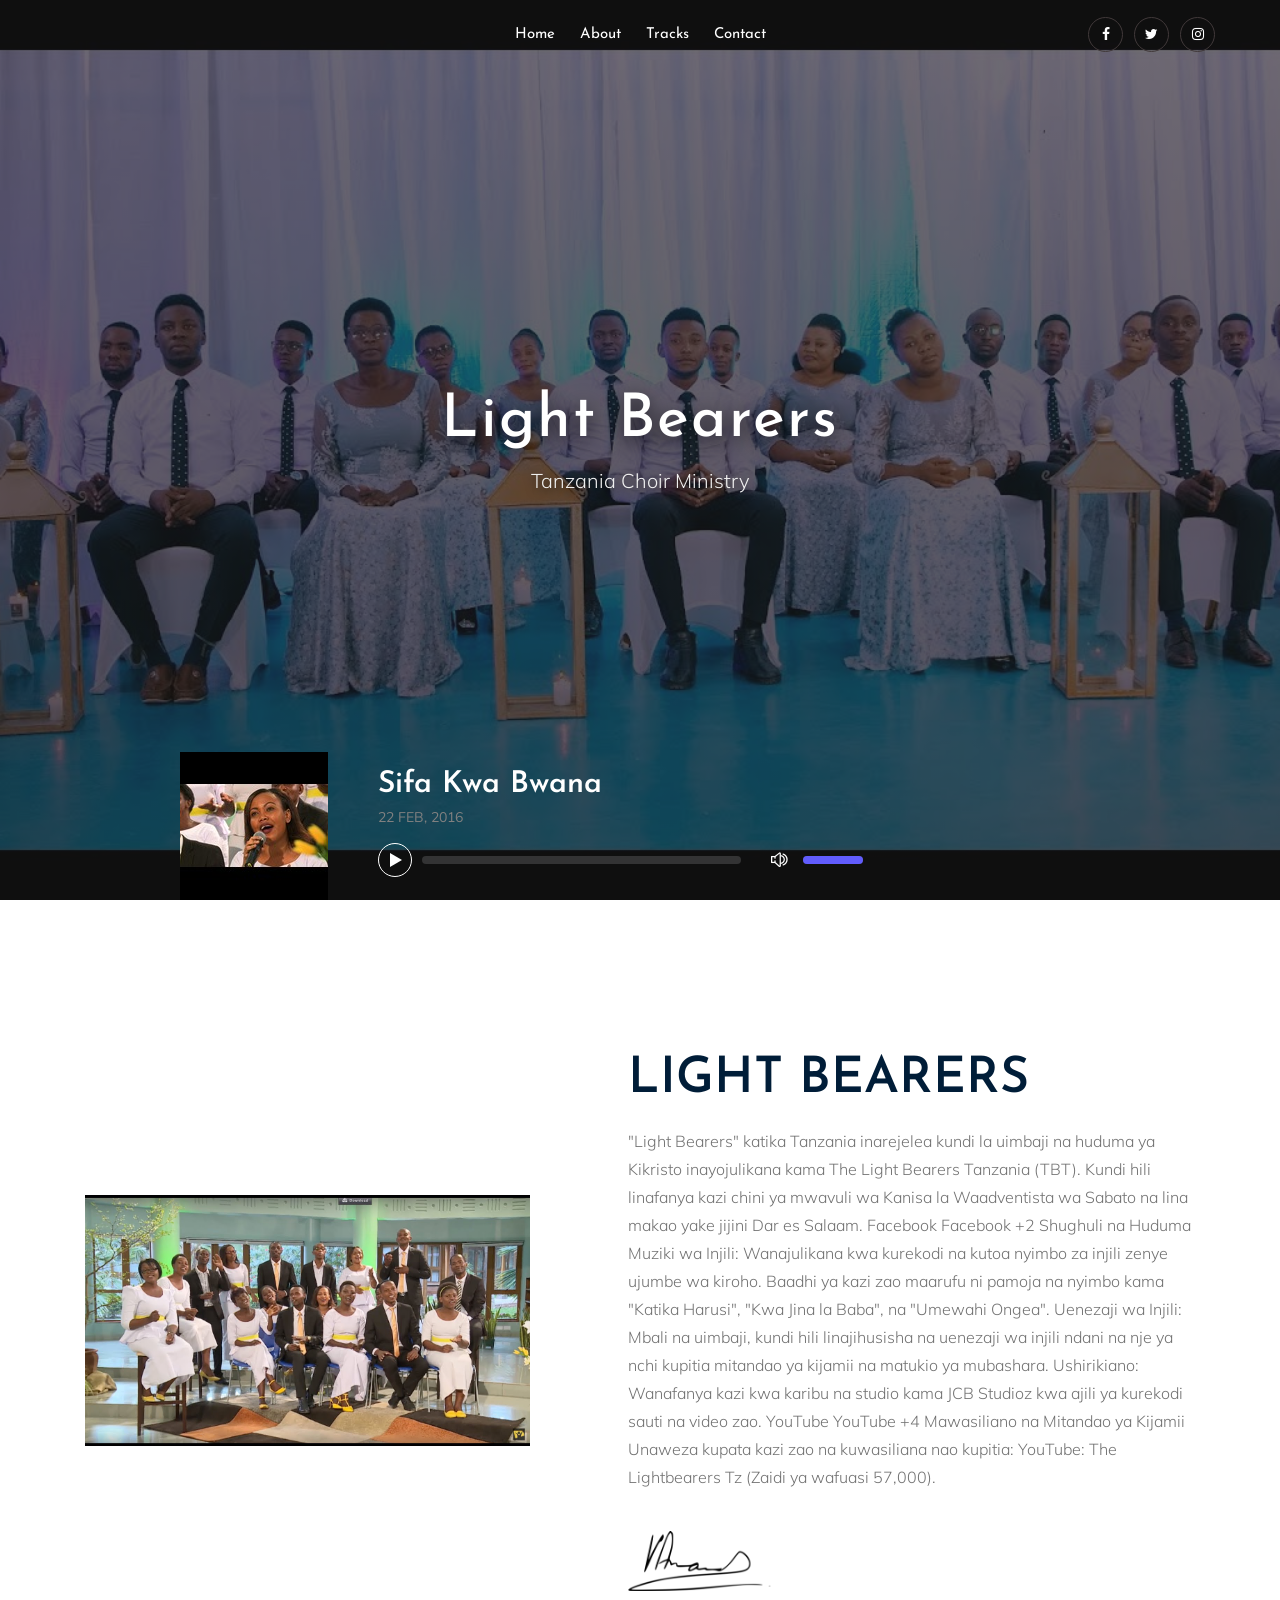
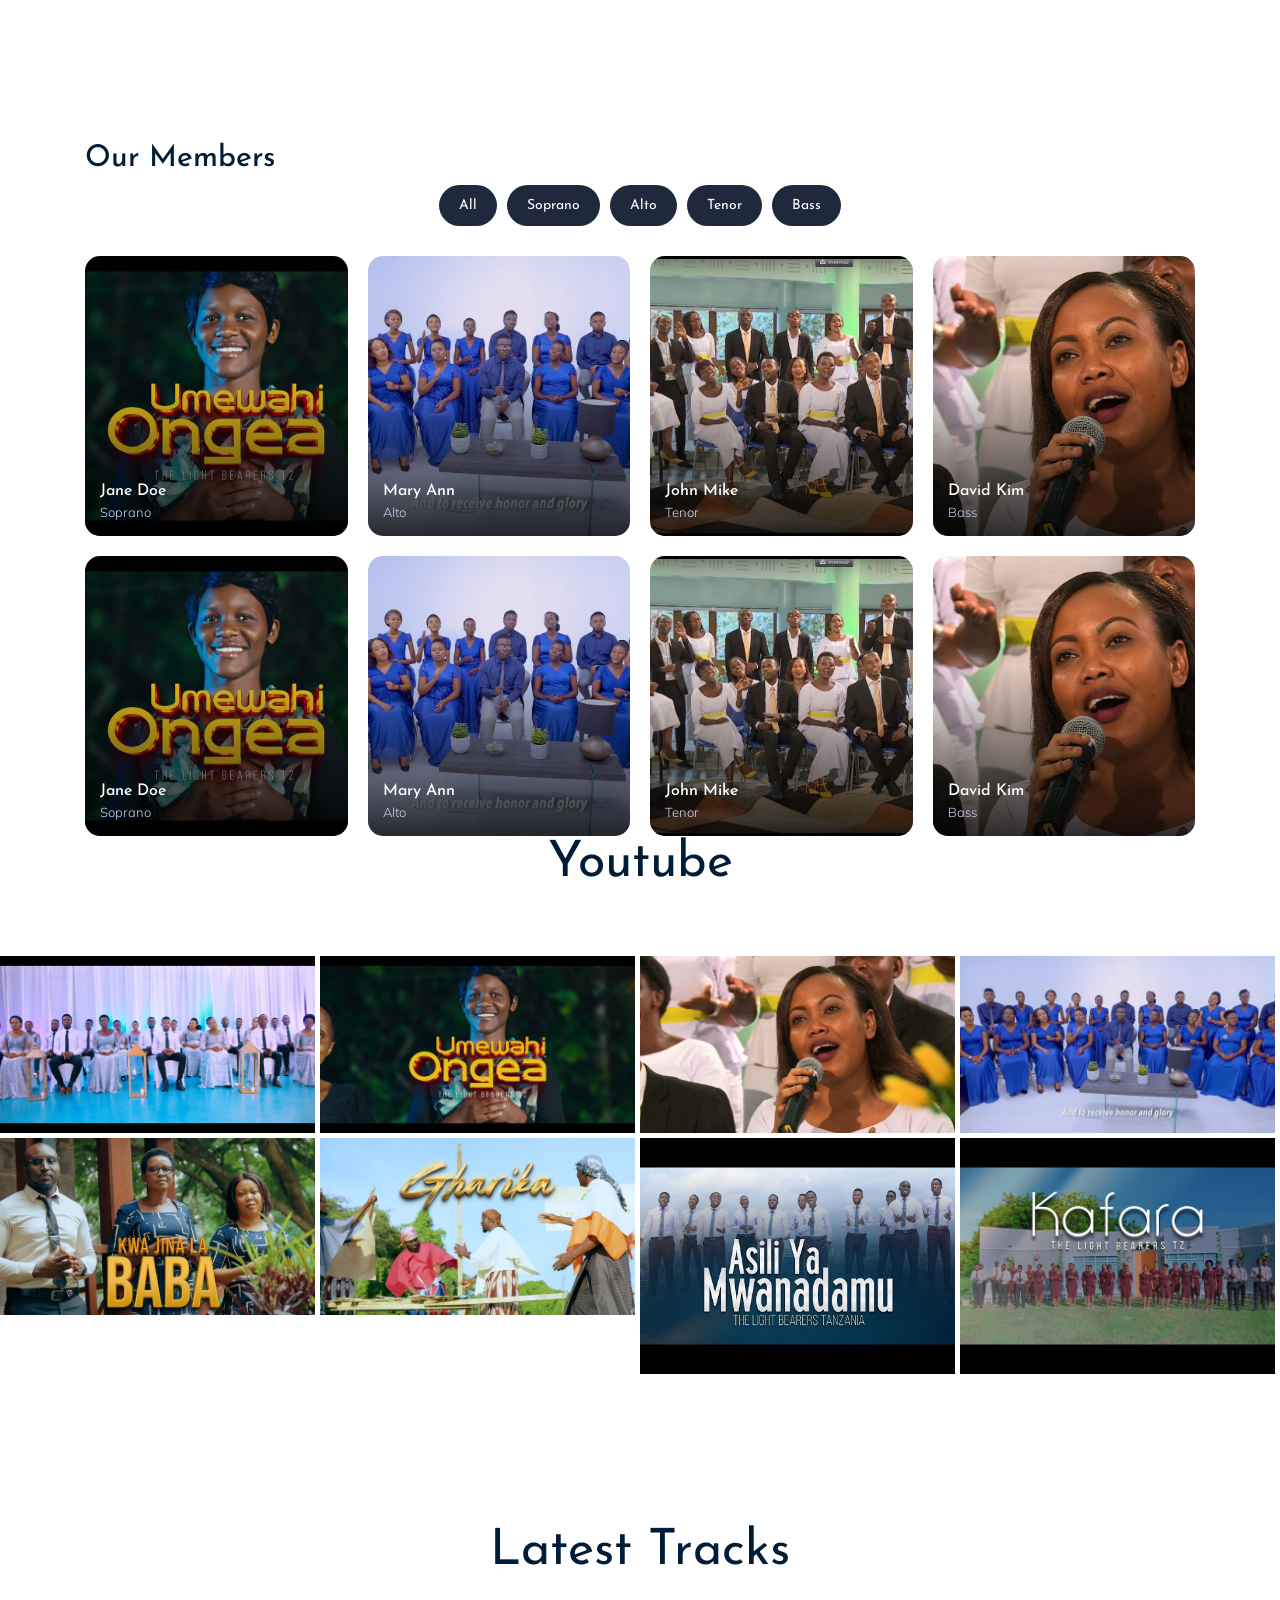
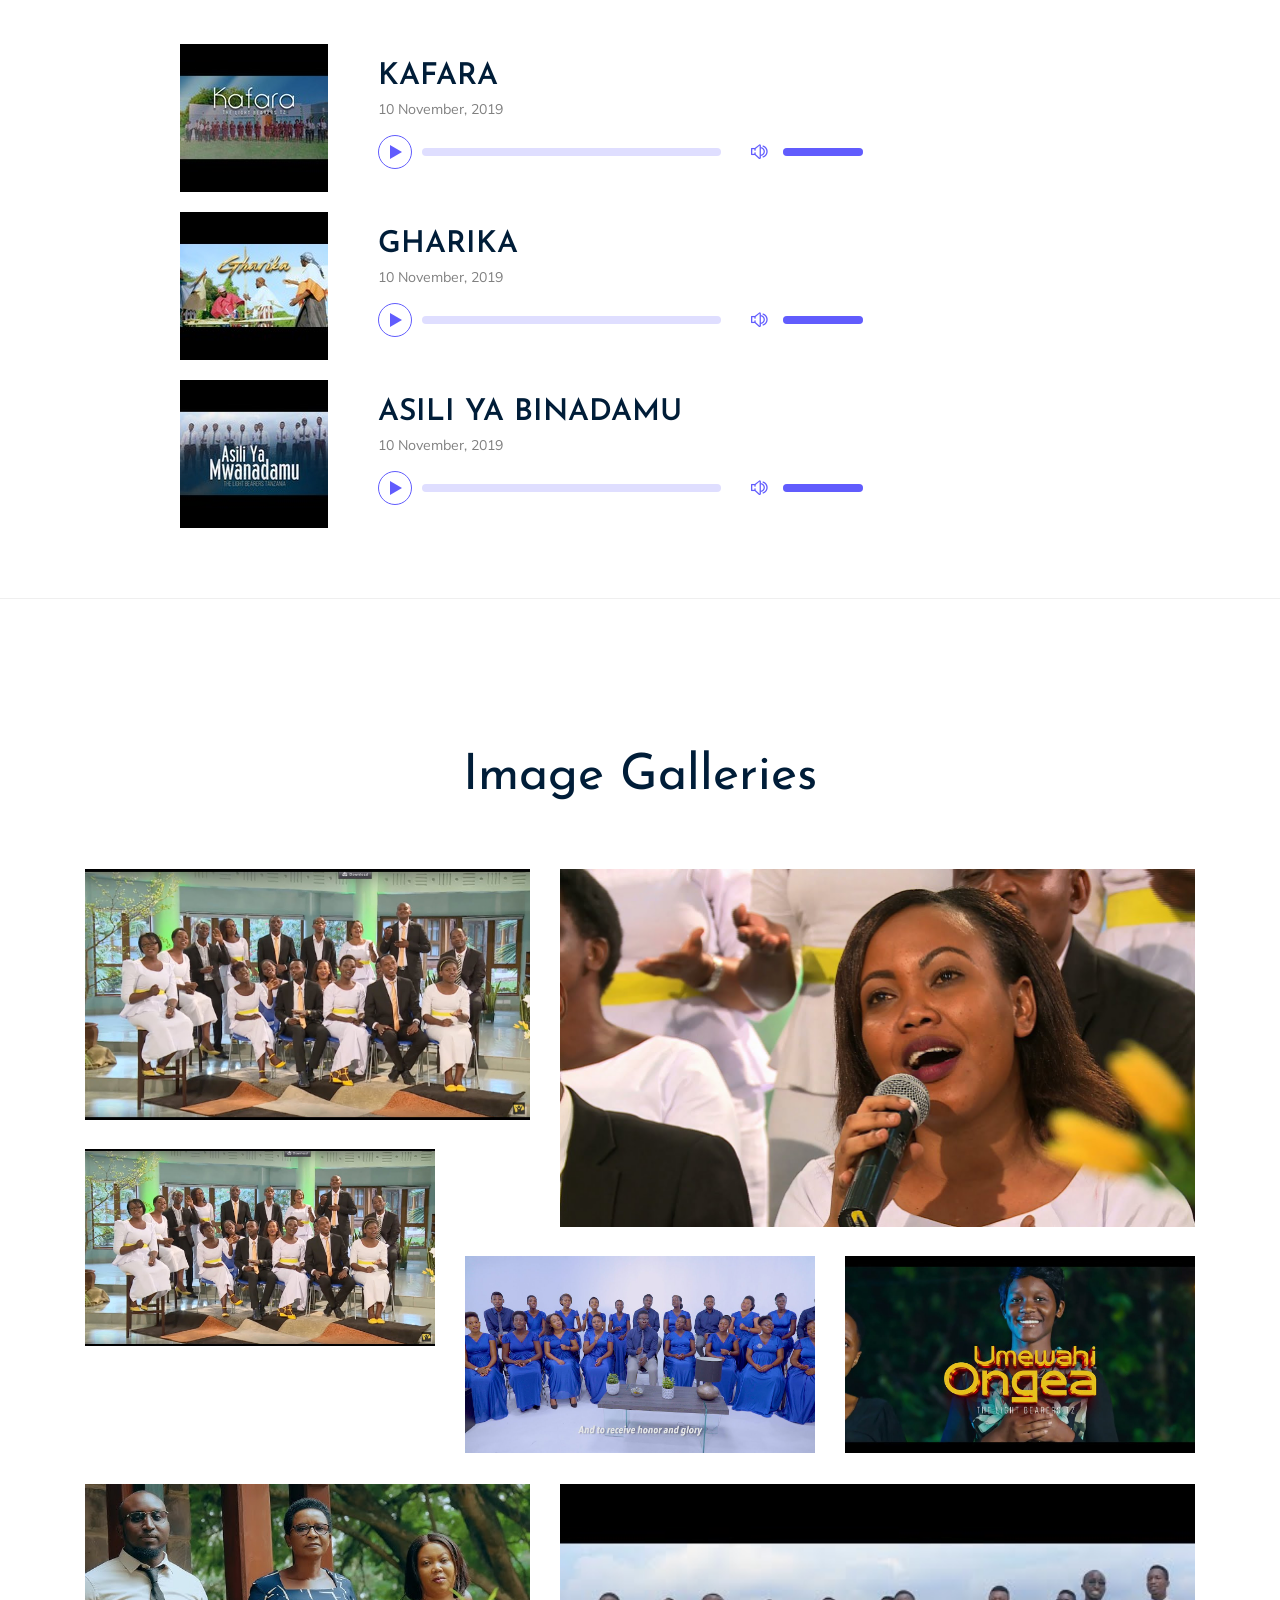
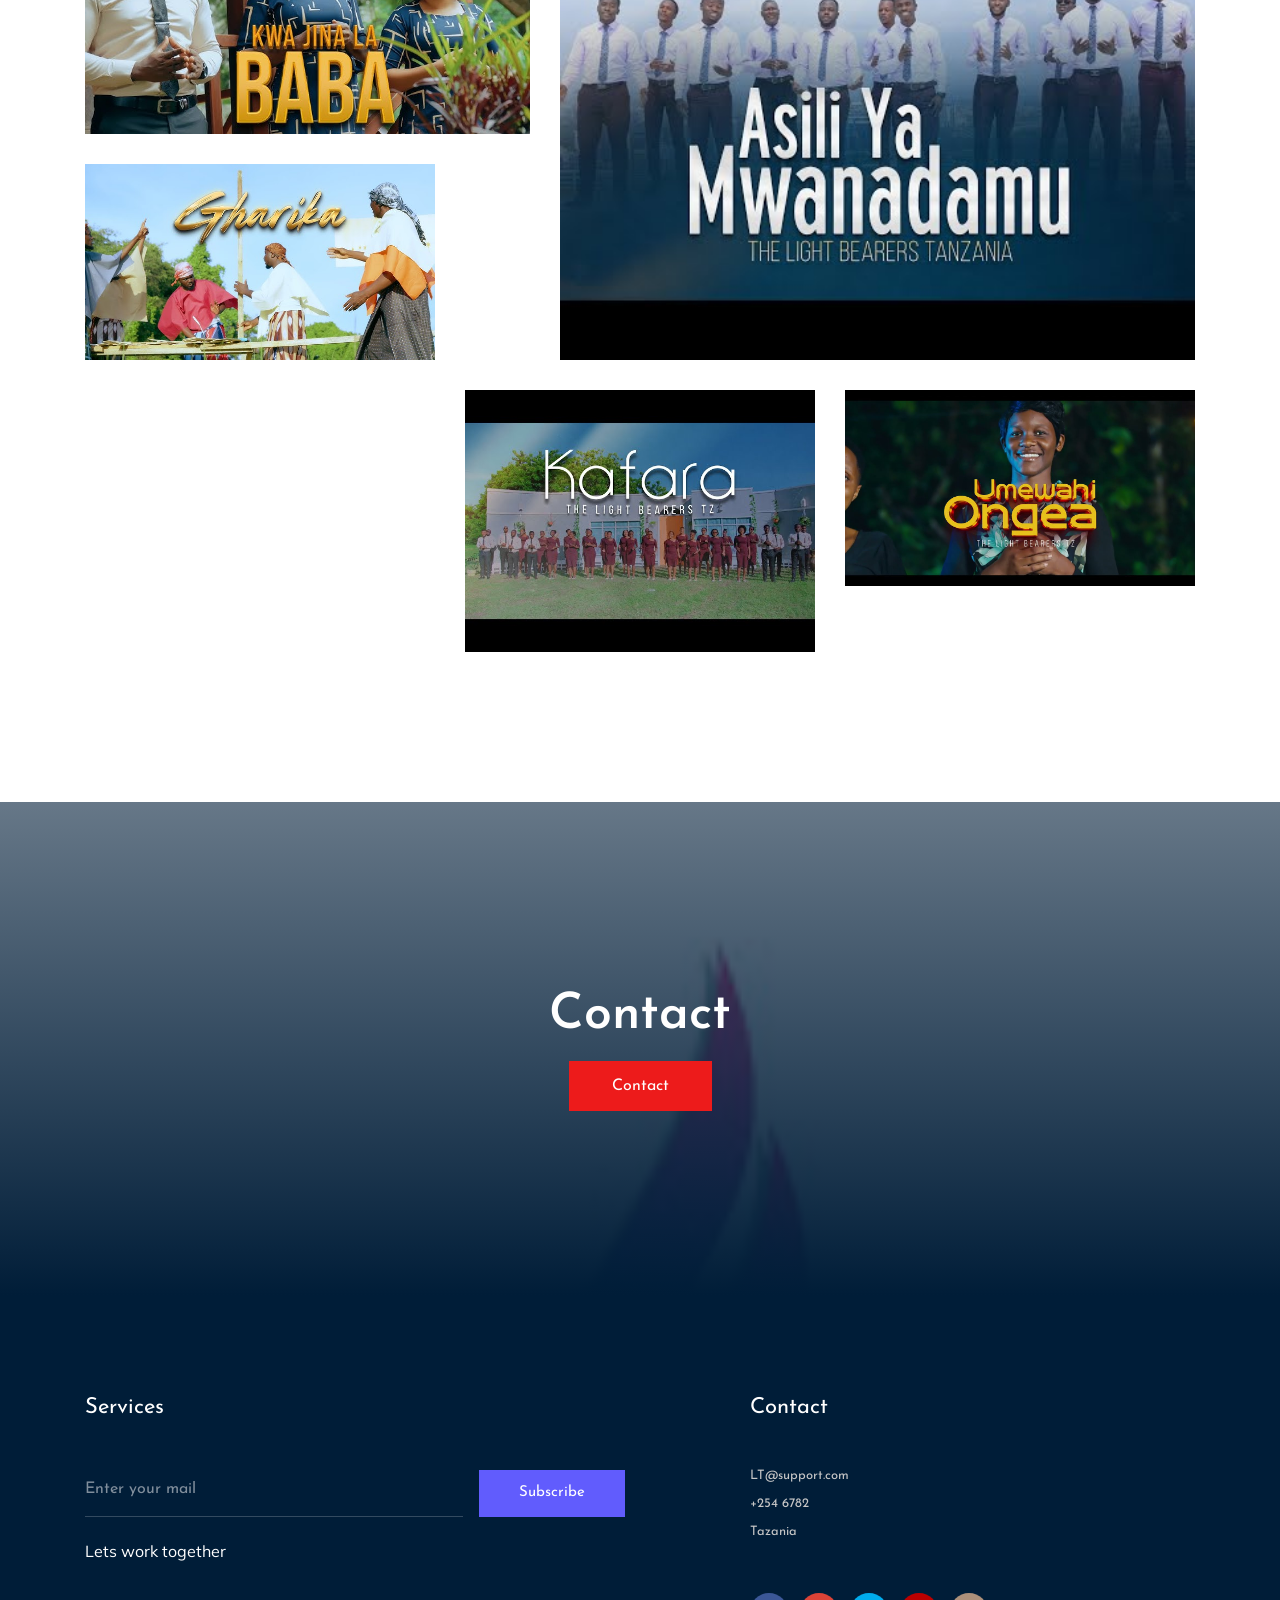
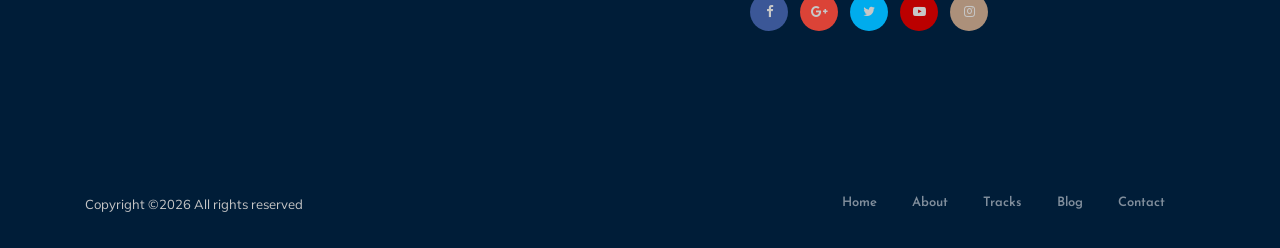
==== commit 2636bc1b: "t" ====
--- a/index.html
+++ b/index.html
@@ -34,7 +34,7 @@
             <p class="browserupgrade">You are using an <strong>outdated</strong> browser. Please <a href="https://browsehappy.com/">upgrade your browser</a> to improve your experience and security.</p>
         <![endif]-->
 
-    <!-- header-start -->
+ <!-- header-start -->
     <header>
         <div class="header-area">
             <div id="sticky-header" class="main-header-area">
@@ -55,10 +55,10 @@
                                             <li><a class="active" href="index.html">home</a></li>
                                             <li><a href="about.html">About</a></li>
                                             <li><a href="track.html">tracks</a></li>
+                                            
+                                               
+                                            </li>
                                            
-                                                
-                                            </li>
-                                            
                                             <li><a href="contact.html">Contact</a></li>
                                         </ul>
                                     </nav>
@@ -85,22 +85,60 @@
     </header>
     <!-- header-end -->
 
-    <!-- slider_area_start -->
-    <div class="slider_area">
-        <div class="d-flex align-items-center single_slider slider_bg_1 overlay2">
-            <div class="container">
-                <div class="row">
-                    <div class="col-xl-12">
-                        <div class="text-center slider_text">
-                            <h3>LIGHT BEARERS, TANZANIA </h3>
-                        </div>
-                    </div>
-                </div>
-            </div>
-        </div>
-    </div>
-    <!-- slider_area_end -->
-
+<!-- HERO SLIDER -->
+<section class="hero">
+
+  <!-- Slide 1 -->
+  <div class="slide active" style="background-image: url('img/li.jpg');">
+    <div class="overlay"></div>
+    <div class="content">
+      <h1>Light Bearers</h1>
+      <p>Tanzania Choir Ministry</p>
+      
+    </div>
+  </div>
+
+  <!-- Slide 2 -->
+  <div class="slide" style="background-image: url('img/li4.jpg');">
+    <div class="overlay"></div>
+    <div class="content">
+      <h1>Worship & Praise</h1>
+      <p>Experience the Presence</p>
+      
+    </div>
+  </div>
+  <!-- Slide 3 -->
+  <div class="slide" style="background-image: url('img/li6.jpg');">
+    <div class="overlay"></div>
+    <div class="content">
+      <h1>Worship & Praise</h1>
+      <p>Experience the Presence</p>
+      
+    </div>
+  </div>
+  <!-- Slide 4 -->
+  <div class="slide" style="background-image: url('img/li13.jpg');">
+    <div class="overlay"></div>
+    <div class="content">
+      <h1>Worship & Praise</h1>
+      <p>Experience the Presence</p>
+      
+    </div>
+  </div>
+
+</section>
+<script>
+let slides = document.querySelectorAll(".slide");
+let index = 0;
+
+function showSlide() {
+  slides.forEach(slide => slide.classList.remove("active"));
+  index = (index + 1) % slides.length;
+  slides[index].classList.add("active");
+}
+
+setInterval(showSlide, 4000);
+</script>
     <!-- music_area  -->
     <div class="music_area">
         <div class="container">
--- a/css/style.css
+++ b/css/style.css
@@ -194,12 +194,12 @@
 
 /* line 132, ../../Arafath/CL/Cl November/221. Music/HTML/scss/theme-default.scss */
 .bg-img-1 {
-  background-image: url(../img/slider/slider-img-1.jpg);
+  background-image: url(../img/li4.jpg);
 }
 
 /* line 135, ../../Arafath/CL/Cl November/221. Music/HTML/scss/theme-default.scss */
 .bg-img-2 {
-  background-image: url(../img/background-img/bg-img-2.jpg);
+  background-image: url(../img/li5.jpg);
 }
 
 /* line 138, ../../Arafath/CL/Cl November/221. Music/HTML/scss/theme-default.scss */
@@ -1266,7 +1266,7 @@
 
 /* line 4, ../../Arafath/CL/Cl November/221. Music/HTML/scss/_slider.scss */
 .slider_bg_2 {
-  background-image: url(../img/li.jpg);
+  background-image: url(../img/li4.jpg);
 }
 
 /* line 8, ../../Arafath/CL/Cl November/221. Music/HTML/scss/_slider.scss */
@@ -7467,4 +7467,151 @@
 .send-btn:hover {
   background: #1ebe5d;
 }
+/* ================= HEADER ================= */
+.custom-header {
+  position: fixed;
+  width: 100%;
+  top: 0;
+  background: rgba(0, 0, 0, 0.2); /* slightly transparent */
+  padding: 15px 50px;
+  z-index: 1000;
+  backdrop-filter: blur(6px);
+}
+
+.nav-container {
+  display: flex;
+  justify-content: space-between;
+  align-items: center;
+}
+
+.logo {
+  color: #fff;
+  font-size: 22px;
+  font-weight: bold;
+}
+
+.nav-links a {
+  color: #fff;
+  margin: 0 15px;
+  text-decoration: none;
+  transition: 0.3s;
+  font-weight: 500;
+}
+
+.nav-links a:hover,
+.nav-links .active {
+  color: #25D366;
+}
+
+.menu-toggle {
+  display: none;
+  color: white;
+  font-size: 24px;
+  cursor: pointer;
+}
+
+/* ================= HERO SLIDER ================= */
+.hero {
+  height: 100vh;
+  position: relative;
+  overflow: hidden;
+}
+
+/* Slides */
+.slide {
+  position: absolute;
+  width: 100%;
+  height: 100%;
+  background-size: cover;
+  background-position: center;
+  opacity: 0;
+  transition: opacity 1s ease-in-out;
+}
+
+.slide.active {
+  opacity: 1;
+}
+
+/* 🔥 LIGHTER OVERLAY (FIXED) */
+.overlay {
+  position: absolute;
+  width: 100%;
+  height: 100%;
+  background: linear-gradient(
+    to bottom,
+    rgba(0, 0, 0, 0.20),
+    rgba(0, 0, 0, 0.40)
+  );
+}
+
+/* CONTENT */
+.content {
+  position: absolute;
+  top: 50%;
+  left: 50%;
+  transform: translate(-50%, -50%);
+  color: white;
+  text-align: center;
+  width: 90%;
+}
+
+/* TEXT FIX (VISIBLE + CLEAN) */
+.content h1 {
+  font-size: 60px;
+  margin-bottom: 10px;
+  color: #fff;
+  text-shadow: 0 5px 20px rgba(0,0,0,0.7);
+  letter-spacing: 2px;
+}
+
+.content p {
+  font-size: 20px;
+  margin-bottom: 20px;
+  color: #f1f1f1;
+  text-shadow: 0 3px 10px rgba(0,0,0,0.6);
+}
+
+/* BUTTON */
+.btn {
+  padding: 12px 30px;
+  background: #25D366;
+  color: white;
+  text-decoration: none;
+  border-radius: 6px;
+  transition: 0.3s;
+  font-weight: 500;
+}
+
+.btn:hover {
+  background: #1ebe5d;
+  transform: translateY(-2px);
+}
+
+/* ================= MOBILE ================= */
+@media(max-width:768px){
+
+  .custom-header {
+    padding: 10px 20px;
+  }
+
+  .nav-links {
+    display: none;
+  }
+
+  .menu-toggle {
+    display: block;
+  }
+
+  .content h1 {
+    font-size: 32px;
+  }
+
+  .content p {
+    font-size: 16px;
+  }
+
+  .btn {
+    padding: 10px 20px;
+  }
+}
 /*# sourceMappingURL=style.css.map */
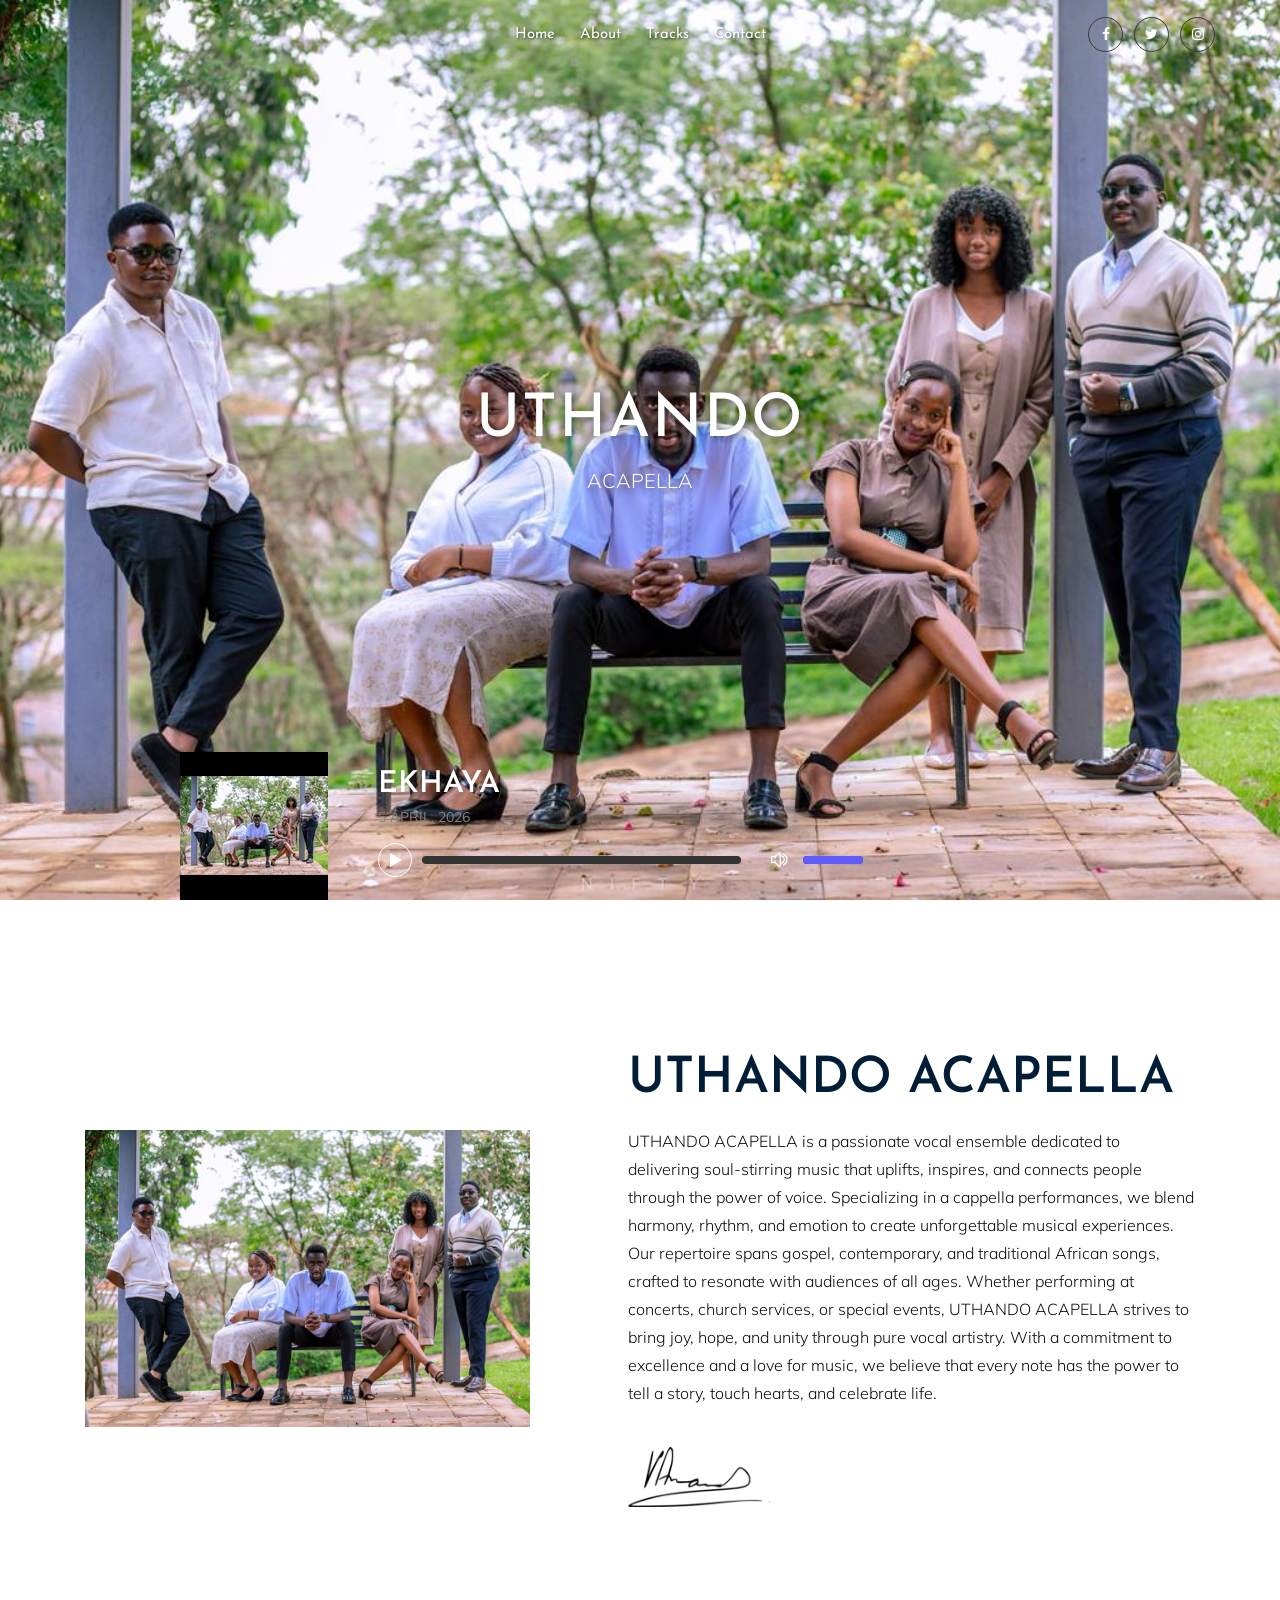
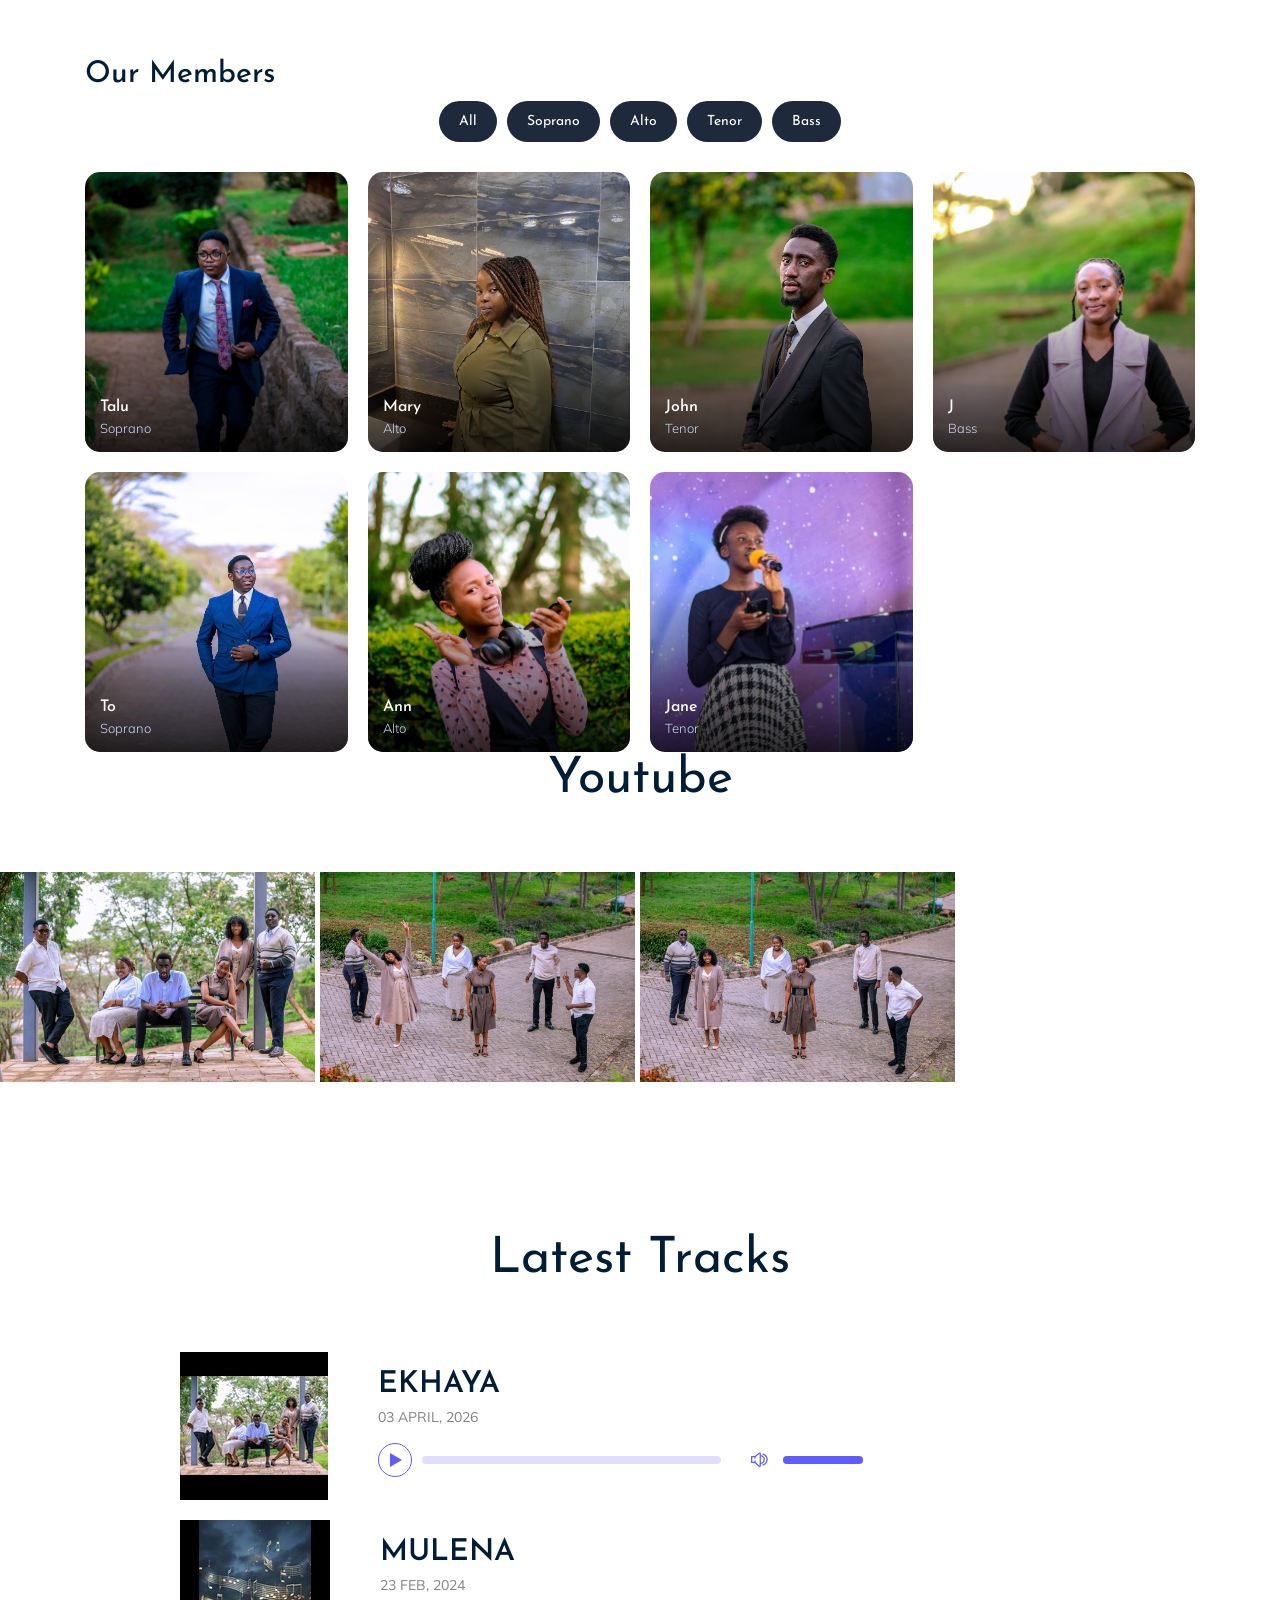
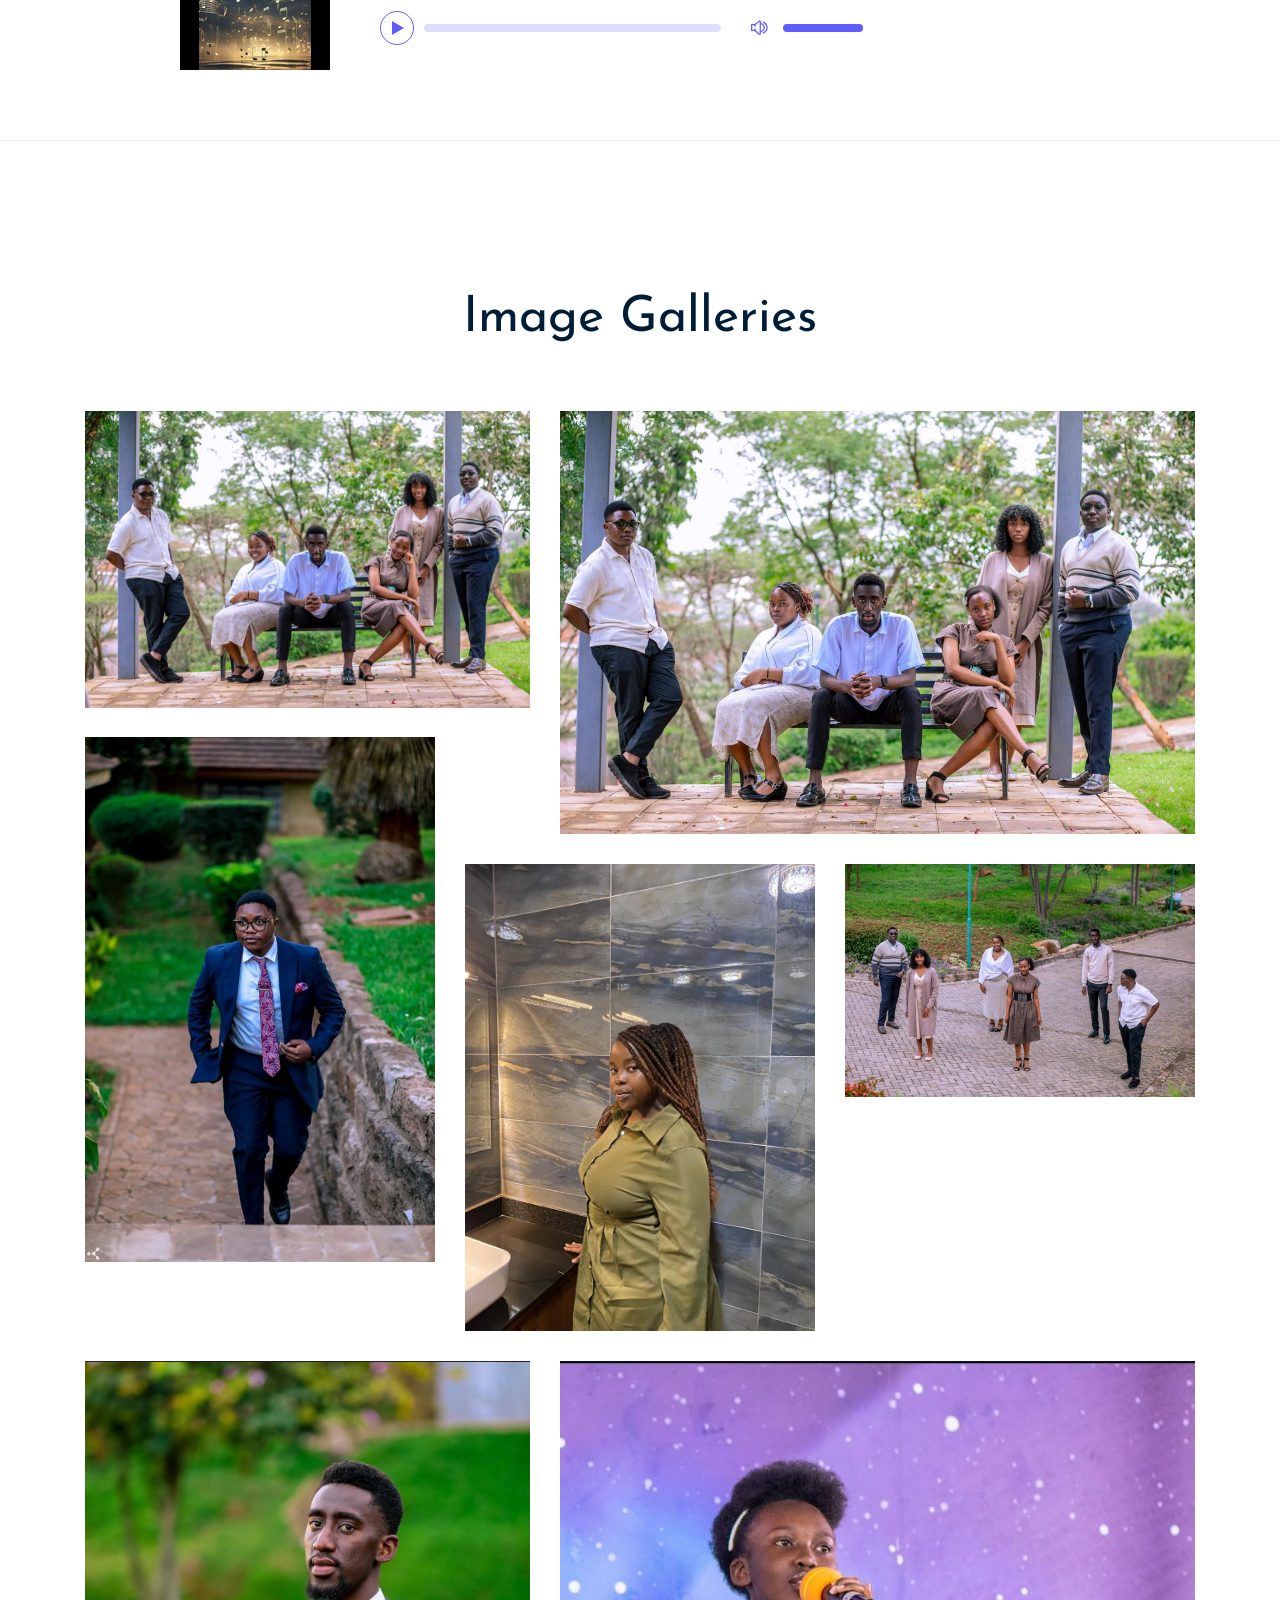
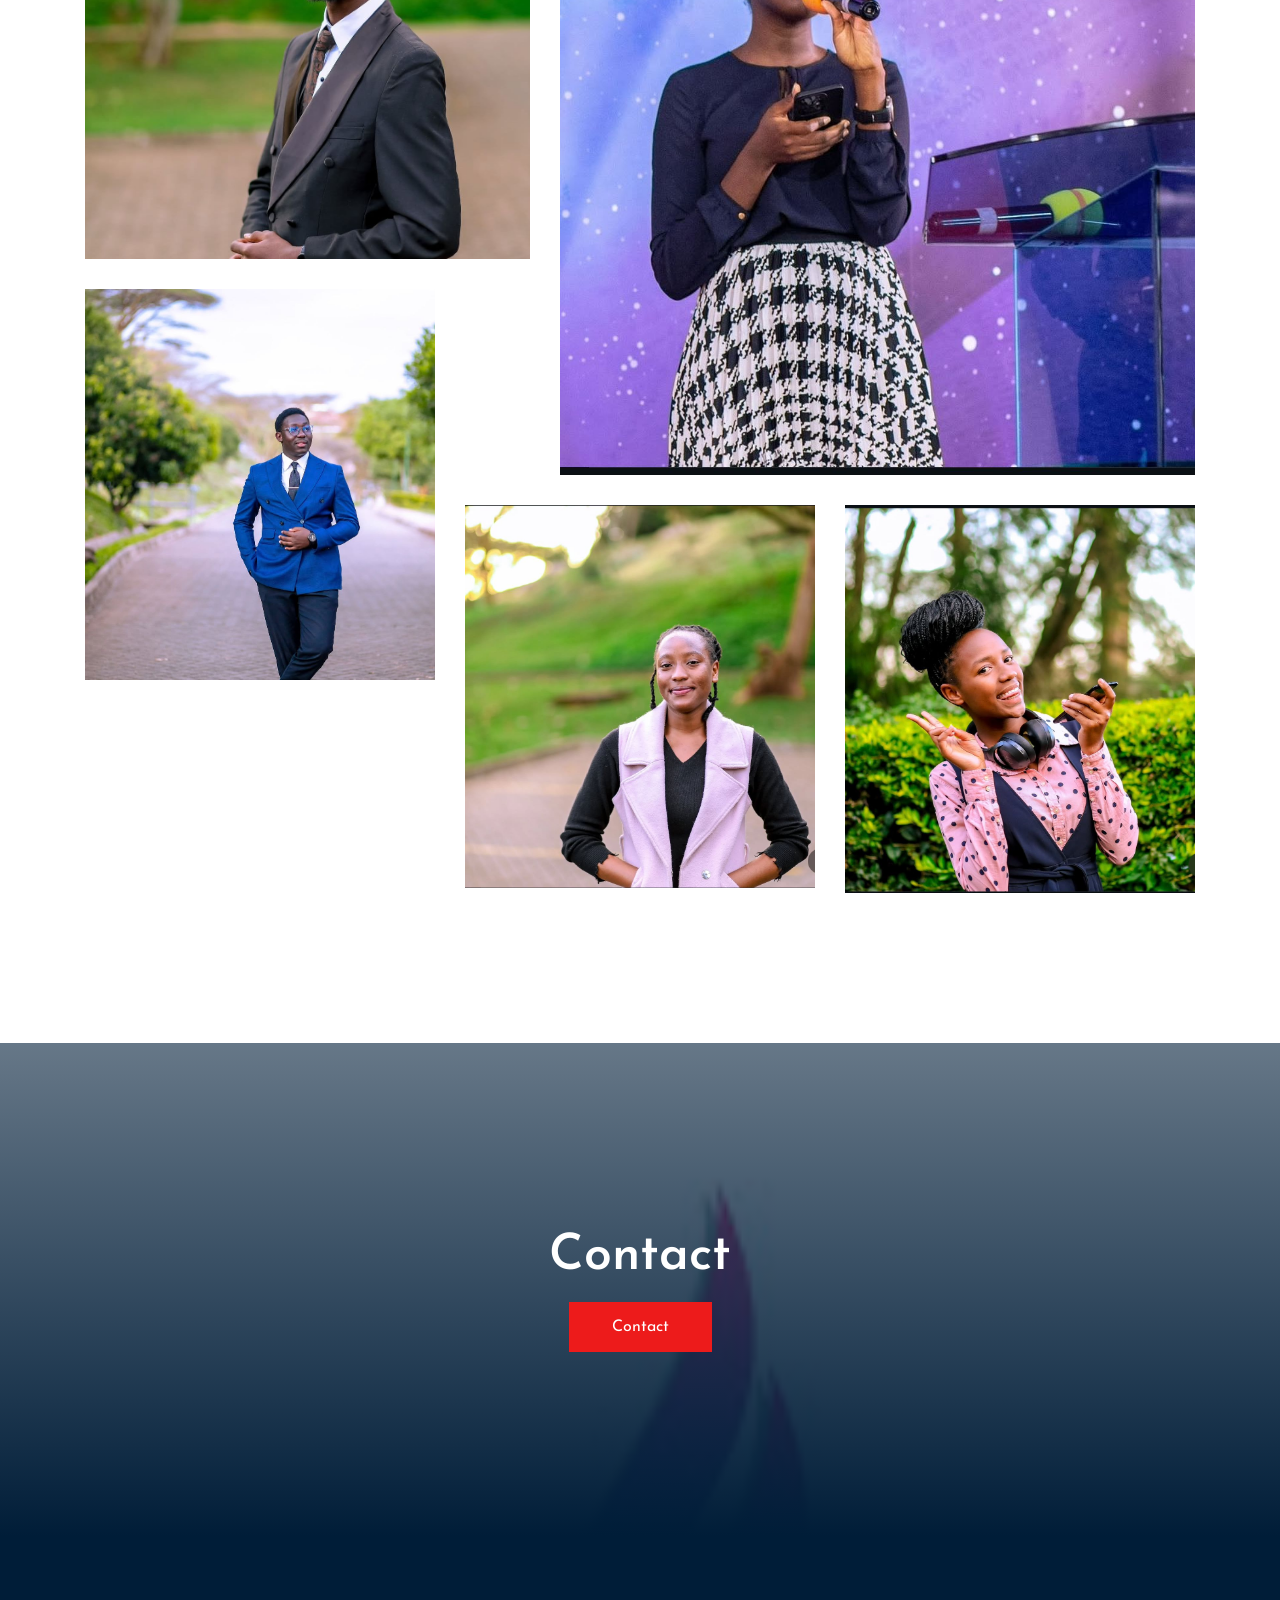
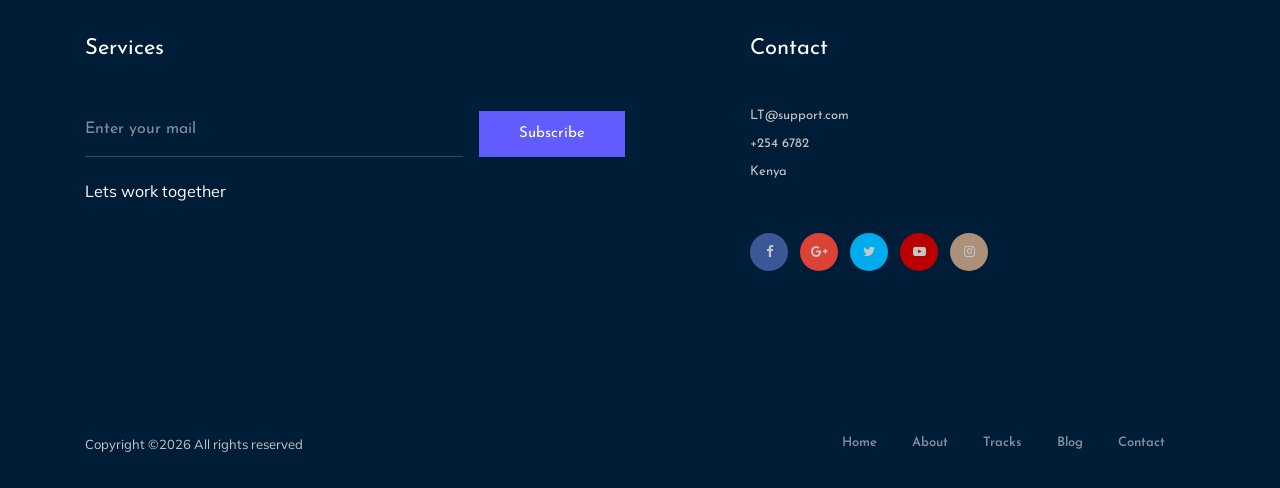
==== commit ce61d40f: "uthando" ====
--- a/index.html
+++ b/index.html
@@ -4,7 +4,7 @@
 <head>
     <meta charset="utf-8">
     <meta http-equiv="x-ua-compatible" content="ie=edge">
-    <title>LIGHT BEARERS, TANZANIA</title>
+    <title>UTHANDO ACAPELLA</title>
     <meta name="description" content="">
     <meta name="viewport" content="width=device-width, initial-scale=1">
 
@@ -89,17 +89,17 @@
 <section class="hero">
 
   <!-- Slide 1 -->
-  <div class="slide active" style="background-image: url('img/li.jpg');">
+  <div class="slide active" style="background-image: url('img/u2.jpeg');">
     <div class="overlay"></div>
     <div class="content">
-      <h1>Light Bearers</h1>
-      <p>Tanzania Choir Ministry</p>
+      <h1>UTHANDO</h1>
+      <p>ACAPELLA</p>
       
     </div>
   </div>
 
   <!-- Slide 2 -->
-  <div class="slide" style="background-image: url('img/li4.jpg');">
+  <div class="slide" style="background-image: url('img/u3.jpeg');">
     <div class="overlay"></div>
     <div class="content">
       <h1>Worship & Praise</h1>
@@ -108,7 +108,7 @@
     </div>
   </div>
   <!-- Slide 3 -->
-  <div class="slide" style="background-image: url('img/li6.jpg');">
+  <div class="slide" style="background-image: url('img/u4.jpeg');">
     <div class="overlay"></div>
     <div class="content">
       <h1>Worship & Praise</h1>
@@ -117,7 +117,7 @@
     </div>
   </div>
   <!-- Slide 4 -->
-  <div class="slide" style="background-image: url('img/li13.jpg');">
+  <div class="slide" style="background-image: url('img/u5.jpeg');">
     <div class="overlay"></div>
     <div class="content">
       <h1>Worship & Praise</h1>
@@ -148,12 +148,12 @@
                                 <div class="col-xl-9 col-md-9">
                                     <div class="music_field">
                                             <div class="thumb">
-                                                    <img src="img/li 2.jpg" alt="">
+                                                    <img src="img/u2 u.jpeg" alt="">
                                                 </div>
                                                 <div class="audio_name">
                                                     <div class="name">
-                                                        <h4>Sifa Kwa Bwana</h4>
-                                                        <p>22 FEB, 2016</p>
+                                                        <h4>EKHAYA</h4>
+                                                        <p>5 APRIL, 2026</p>
                                                     </div>
                                                         <audio preload="auto" controls>
                                                                 <source src="https://www.orangefreesounds.com/wp-content/uploads/2021/02/Calm-relaxing-piano-music.mp3">
@@ -178,26 +178,17 @@
             <div class="align-items-center row">
                 <div class="col-xl-5 col-md-6">
                     <div class="about_thumb">
-                        <img class="img-fluid" src="img/li 3.jpg" alt="">
+                        <img class="img-fluid" src="img/u2.jpeg" alt="">
                     </div>
                 </div>
                 <div class="col-xl-7 col-md-6">
                     <div class="about_info">
-                        <h3>LIGHT BEARERS</h3>
-                        <p>"Light Bearers" katika Tanzania inarejelea kundi la uimbaji na huduma ya Kikristo inayojulikana kama The Light Bearers Tanzania (TBT). Kundi hili linafanya kazi chini ya mwavuli wa Kanisa la Waadventista wa Sabato na lina makao yake jijini Dar es Salaam. 
-Facebook
-Facebook
- +2
-Shughuli na Huduma
-Muziki wa Injili: Wanajulikana kwa kurekodi na kutoa nyimbo za injili zenye ujumbe wa kiroho. Baadhi ya kazi zao maarufu ni pamoja na nyimbo kama "Katika Harusi", "Kwa Jina la Baba", na "Umewahi Ongea".
-Uenezaji wa Injili: Mbali na uimbaji, kundi hili linajihusisha na uenezaji wa injili ndani na nje ya nchi kupitia mitandao ya kijamii na matukio ya mubashara.
-Ushirikiano: Wanafanya kazi kwa karibu na studio kama JCB Studioz kwa ajili ya kurekodi sauti na video zao. 
-YouTube
-YouTube
- +4
-Mawasiliano na Mitandao ya Kijamii
-Unaweza kupata kazi zao na kuwasiliana nao kupitia:
-YouTube: The Lightbearers Tz (Zaidi ya wafuasi 57,000).</p>
+                        <h3>UTHANDO ACAPELLA</h3>
+                        <p>UTHANDO ACAPELLA is a passionate vocal ensemble dedicated to delivering soul-stirring music that uplifts, inspires, and connects people through the power of voice. Specializing in a cappella performances, we blend harmony, rhythm, and emotion to create unforgettable musical experiences.
+
+Our repertoire spans gospel, contemporary, and traditional African songs, crafted to resonate with audiences of all ages. Whether performing at concerts, church services, or special events, UTHANDO ACAPELLA strives to bring joy, hope, and unity through pure vocal artistry.
+
+With a commitment to excellence and a love for music, we believe that every note has the power to tell a story, touch hearts, and celebrate life.</p>
                         <div class="signature">
                             <img src="img/about/signature.png" alt="">
                         </div>
@@ -224,51 +215,47 @@
     <div class="members-grid">
 
       <div class="member-card soprano">
-        <img src="img/li7.jpg">
-        <h4>Jane Doe</h4>
+        <img src="img/talu.jpeg">
+        <h4>Talu</h4>
         <p>Soprano</p>
       </div>
 
       <div class="member-card alto">
-        <img src="img/li6.jpg">
-        <h4>Mary Ann</h4>
+        <img src="img/g1.jpeg">
+        <h4>Mary</h4>
         <p>Alto</p>
       </div>
 
       <div class="member-card tenor">
-        <img src="img/li5.jpg">
-        <h4>John Mike</h4>
+        <img src="img/b1.jpeg">
+        <h4>John</h4>
         <p>Tenor</p>
       </div>
 
       <div class="member-card bass">
-        <img src="img/li4.jpg">
-        <h4>David Kim</h4>
+        <img src="img/g2.jpeg">
+        <h4>J</h4>
         <p>Bass</p>
       </div>
  <div class="member-card soprano">
-        <img src="img/li7.jpg">
-        <h4>Jane Doe</h4>
+        <img src="img/b2.jpeg">
+        <h4>To</h4>
         <p>Soprano</p>
       </div>
 
       <div class="member-card alto">
-        <img src="img/li6.jpg">
-        <h4>Mary Ann</h4>
+        <img src="img/g3.jpeg">
+        <h4>Ann</h4>
         <p>Alto</p>
       </div>
 
       <div class="member-card tenor">
-        <img src="img/li5.jpg">
-        <h4>John Mike</h4>
+        <img src="img/g4.jpeg">
+        <h4>Jane</h4>
         <p>Tenor</p>
       </div>
 
-      <div class="member-card bass">
-        <img src="img/li4.jpg">
-        <h4>David Kim</h4>
-        <p>Bass</p>
-      </div>
+      
 
       <!-- ADD MORE MEMBERS SAME WAY -->
 
@@ -304,7 +291,47 @@
                 <div class="col-xl-3 col-lg-3 col-md-6">
                     <div class="single_video">
                         <div class="thumb">
-                            <img src="img/li.jpg" alt="">
+                            <img src="img/u2.jpeg" alt="">
+                        </div>
+                        <div class="hover_elements">
+                            <div class="video">
+                                    <a class="popup-video" href="https://youtu.be/GwyUuwtn35c"> 
+                                            <i class="fa fa-play"></i>
+                                        </a>
+                            </div>
+
+                            <div class="hover_inner">
+                                <span>03 APRIL 2026</span>
+                                <h3><a href="#">EKHAYA</a></h3>
+                            </div>
+                        </div>
+                    </div>
+                </div>
+
+                <div class="col-xl-3 col-lg-3 col-md-6">
+                    <div class="single_video">
+                        <div class="thumb">
+                            <img src="img/u4.jpeg" alt="">
+                        </div>
+                        <div class="hover_elements">
+                            <div class="video">
+                                    <a class="popup-video" href="https://youtu.be/GwyUuwtn35c"> 
+                                            <i class="fa fa-play"></i>
+                                        </a>
+                            </div>
+
+                            <div class="hover_inner">
+                                <span>23 FEB 2024</span>
+                                <h3><a href="#">Mulena Revelators</a></h3>
+                            </div>
+                        </div>
+                    </div>
+                </div>
+
+                <div class="col-xl-3 col-lg-3 col-md-6">
+                    <div class="single_video">
+                        <div class="thumb">
+                            <img src="img/u5.jpeg" alt="">
                         </div>
                         <div class="hover_elements">
                             <div class="video">
@@ -315,153 +342,14 @@
 
                             <div class="hover_inner">
                                 <span>4 JUN 2022</span>
-                                <h3><a href="#">WATAKA KUPONA</a></h3>
-                            </div>
-                        </div>
-                    </div>
-                </div>
-                <div class="col-xl-3 col-lg-3 col-md-6">
-                    <div class="single_video">
-                        <div class="thumb">
-                            <img src="img/li7.jpg" alt="">
-                        </div>
-                        <div class="hover_elements">
-                            <div class="video">
-                                    <a class="popup-video" href="https://youtu.be/B359X9rA5Sg?list=RDB359X9rA5Sg"> 
-                                            <i class="fa fa-play"></i>
-                                        </a>
-                            </div>
-
-                            <div class="hover_inner">
-                                <span>23 Mei 2024</span>
-                                <h3><a href="#">UMEWAHI ONGEA</a></h3>
-                            </div>
-                        </div>
-                    </div>
-                </div>
-                <div class="col-xl-3 col-lg-3 col-md-6">
-                    <div class="single_video">
-                        <div class="thumb">
-                            <img src="img/li4.jpg" alt="">
-                        </div>
-                        <div class="hover_elements">
-                            <div class="video">
-                                    <a class="popup-video" href="https://youtu.be/0SeJJ4fk_ss?list=RD0SeJJ4fk_ss"> 
-                                            <i class="fa fa-play"></i>
-                                        </a>
-                            </div>
-
-                            <div class="hover_inner">
-                                <span>23 NOV 2022</span>
-                                <h3><a href="#">SIFA KWA BWANA</a></h3>
-                            </div>
-                        </div>
-                    </div>
-                </div>
-                <div class="col-xl-3 col-lg-3 col-md-6">
-                    <div class="single_video">
-                        <div class="thumb">
-                            <img src="img/li6.jpg" alt="">
-                        </div>
-                        <div class="hover_elements">
-                            <div class="video">
-                                    <a class="popup-video" href="https://youtu.be/8UhQFXiTrhs?list=RD8UhQFXiTrhs"> 
-                                            <i class="fa fa-play"></i>
-                                        </a>
-                            </div>
-
-                            <div class="hover_inner">
-                                <span>20 Dec 2019</span>
-                                <h3><a href="https://youtu.be/8UhQFXiTrhs?list=RD8UhQFXiTrhs">Mwingi Wa Huruma</a></h3>
-                            </div>
-                        </div>
-                    </div>
-                </div>
-            </div>
-        </div>
-    </div>
-    <!-- / youtube_video_area  -->
-
-     <!-- youtube_video_area  -->
-    <div class="youtube_video_area">
-        <div class="p-0 container-fluid">
-            <div class="row no-gutters">
-                <div class="col-xl-3 col-lg-3 col-md-6">
-                    <div class="single_video">
-                        <div class="thumb">
-                            <img src="img/li8.jpg" alt="">
-                        </div>
-                        <div class="hover_elements">
-                            <div class="video">
-                                    <a class="popup-video" href="https://youtu.be/5ULzfOLmu8M?list=RD5ULzfOLmu8M"> 
-                                            <i class="fa fa-play"></i>
-                                        </a>
-                            </div>
-
-                            <div class="hover_inner">
-                                <span>13 JUN 2025</span>
-                                <h3><a href="#">KWA JINA LA BABA</a></h3>
-                            </div>
-                        </div>
-                    </div>
-                </div>
-                <div class="col-xl-3 col-lg-3 col-md-6">
-                    <div class="single_video">
-                        <div class="thumb">
-                            <img src="img/li10.jpg" alt="">
-                        </div>
-                        <div class="hover_elements">
-                            <div class="video">
-                                    <a class="popup-video" href="https://youtu.be/gWLsPTFDIso?list=RDgWLsPTFDIso"> 
-                                            <i class="fa fa-play"></i>
-                                        </a>
-                            </div>
-
-                            <div class="hover_inner">
-                                <span>2025</span>
-                                <h3><a href="#">GHARIKA</a></h3>
-                            </div>
-                        </div>
-                    </div>
-                </div>
-                <div class="col-xl-3 col-lg-3 col-md-6">
-                    <div class="single_video">
-                        <div class="thumb">
-                            <img src="img/li9.jpg" alt="">
-                        </div>
-                        <div class="hover_elements">
-                            <div class="video">
-                                    <a class="popup-video" href="https://youtu.be/HF4WU0qouXo?list=RDHF4WU0qouXo"> 
-                                            <i class="fa fa-play"></i>
-                                        </a>
-                            </div>
-
-                            <div class="hover_inner">
-                                <span>2023</span>
-                                <h3><a href="#">Asili ya mwanadamu</a></h3>
-                            </div>
-                        </div>
-                    </div>
-                </div>
-                <div class="col-xl-3 col-lg-3 col-md-6">
-                    <div class="single_video">
-                        <div class="thumb">
-                            <img src="img/li11.jpg" alt="">
-                        </div>
-                        <div class="hover_elements">
-                            <div class="video">
-                                    <a class="popup-video" href="https://youtu.be/GrOrjyl2p9w?list=RDGrOrjyl2p9w"> 
-                                            <i class="fa fa-play"></i>
-                                        </a>
-                            </div>
-
-                            <div class="hover_inner">
-                                <span>2023</span>
-                                <h3><a href="#">KAFARA</a></h3>
-                            </div>
-                        </div>
-                    </div>
-                </div>
+                                <h3><a href="#">Mulena Revelators Cover</a></h3>
+                            </div>
+                        </div>
+                    </div>
+                </div>
+
+                
+                
             </div>
         </div>
     </div>
@@ -482,12 +370,12 @@
                                 <div class="col-xl-9 col-md-9">
                                     <div class="music_field">
                                             <div class="thumb">
-                                                    <img src="img/track/tr1.jpg" alt="">
+                                                    <img src="img/u2 u.jpeg" alt="">
                                                 </div>
                                                 <div class="audio_name">
                                                     <div class="name">
-                                                        <h4>KAFARA</h4>
-                                                        <p>10 November, 2019</p>
+                                                        <h4>EKHAYA</h4>
+                                                        <p>03 APRIL, 2026</p>
                                                     </div>
                                                          <audio preload="auto" controls>
                                                                 <source src="https://orangefreesounds.com/wp-content/uploads/2023/01/Peaceful-piano-music.mp3">
@@ -508,12 +396,12 @@
                                 <div class="col-xl-9 col-md-9">
                                     <div class="music_field">
                                             <div class="thumb">
-                                                    <img src="img/track/tr2.jpg" alt="">
+                                                    <img src="img/ME (1).jpg" alt="">
                                                 </div>
                                                 <div class="audio_name">
                                                     <div class="name">
-                                                        <h4>GHARIKA</h4>
-                                                        <p>10 November, 2019</p>
+                                                        <h4>MULENA</h4>
+                                                        <p>23 FEB, 2024</p>
                                                     </div>
                                                         <audio preload="auto" controls>
                                                                 <source src="https://orangefreesounds.com/wp-content/uploads/2023/01/Peaceful-piano-music.mp3">
@@ -528,32 +416,7 @@
                 </div>
 
             </div>
-            <div class="align-items-center justify-content-center mb-20 row">
-                <div class="col-xl-10">
-                    <div class="align-items-center row">
-                                <div class="col-xl-9 col-md-9">
-                                    <div class="music_field">
-                                            <div class="thumb">
-                                                    <img src="img/track/tr3.jpg" alt="">
-                                                </div>
-                                                <div class="audio_name">
-                                                    <div class="name">
-                                                        <h4>ASILI YA BINADAMU</h4>
-                                                        <p>10 November, 2019</p>
-                                                    </div>
-                                                        <audio preload="auto" controls>
-                                                                <source src="https://orangefreesounds.com/wp-content/uploads/2023/01/Peaceful-piano-music.mp3">
-                                                            </audio>
-                                                </div>
-                                    </div>
-                                </div>
-                                <div class="col-xl-3 col-md-3">
-                                   
-                                </div>
-                    </div>
-                </div>
-
-            </div>
+          
         </div>
     </div>
     <!-- music_area end  -->
@@ -572,10 +435,10 @@
                     <div class="grid-item col-xl-5 col-lg-5 cat1 col-md-6">
                         <div class="mb-30 single-gallery">
                                 <div class="portfolio-img">
-                                        <img src="img/gallery/li 3.jpg" alt="">
+                                        <img src="img/u2.jpeg" alt="">
                                 </div>
                                 <div class="gallery_hover">
-                                    <a  class="popup-image"  href="img/gallery/li 3.jpg" class="hover_inner">
+                                    <a  class="popup-image"  href="img/u2.jpeg" class="hover_inner">
                                         <i class="ti-plus"></i>
                                     </a>
                                 </div>
@@ -584,10 +447,10 @@
                     <div class="grid-item col-xl-7 col-lg-7 cat3 cat4 col-md-6">
                         <div class="mb-30 single-gallery">
                                 <div class="portfolio-img">
-                                        <img src="img/gallery/li4.jpg" alt="">
+                                        <img src="img/u3.jpeg" alt="">
                                 </div>
                                 <div class="gallery_hover">
-                                        <a class="popup-image" href="img/gallery/li4.jpg" class="hover_inner">
+                                        <a class="popup-image" href="img/u3.jpeg" class="hover_inner">
                                             <i class="ti-plus"></i>
                                         </a>
                                 </div>
@@ -596,10 +459,10 @@
                     <div class="grid-item col-xl-4 col-lg-6 cat4 col-md-6">
                         <div class="mb-30 single-gallery">
                                 <div class="portfolio-img">
-                                        <img src="img/gallery/li5.jpg" alt="">
+                                        <img src="img/talu.jpeg" alt="">
                                 </div>
                                 <div class="gallery_hover">
-                                        <a class="popup-image" href="img/gallery/li5.jpg" class="hover_inner">
+                                        <a class="popup-image" href="img/talu.jpeg" class="hover_inner">
                                             <i class="ti-plus"></i>
                                         </a>
                                 </div>
@@ -608,10 +471,10 @@
                     <div class="grid-item col-xl-4 col-lg-6 cat2 col-md-6">
                         <div class="mb-30 single-gallery">
                             <div class="portfolio-img">
-                                    <img src="img/gallery/li6.jpg" alt="">
+                                    <img src="img/g1.jpeg" alt="">
                             </div>
                             <div class="gallery_hover">
-                                    <a class="popup-image" href="img/gallery/li6.jpg" class="hover_inner">
+                                    <a class="popup-image" href="img/g1.jpeg" class="hover_inner">
                                         <i class="ti-plus"></i>
                                     </a>
                                 </div>
@@ -620,10 +483,10 @@
                     <div class="grid-item col-xl-4 col-lg-6 cat2 col-md-6">
                         <div class="mb-30 single-gallery">
                             <div class="portfolio-img">
-                                    <img src="img/gallery/li7.jpg" alt="">
+                                    <img src="img/u5.jpeg" alt="">
                             </div>
                             <div class="gallery_hover">
-                                    <a class="popup-image" href="img/gallery/li7.jpg" class="hover_inner">
+                                    <a class="popup-image" href="img/u5.jpeg" class="hover_inner">
                                         <i class="ti-plus"></i>
                                     </a>
                             </div>
@@ -635,10 +498,10 @@
                     <div class="grid-item col-xl-5 col-lg-5 cat1 col-md-6">
                         <div class="mb-30 single-gallery">
                                 <div class="portfolio-img">
-                                        <img src="img/gallery/li8.jpg" alt="">
+                                        <img src="img/b1.jpeg" alt="">
                                 </div>
                                 <div class="gallery_hover">
-                                    <a  class="popup-image"  href="img/gallery/li8.jpg" class="hover_inner">
+                                    <a  class="popup-image"  href="img/b1.jpeg" class="hover_inner">
                                         <i class="ti-plus"></i>
                                     </a>
                                 </div>
@@ -647,10 +510,10 @@
                     <div class="grid-item col-xl-7 col-lg-7 cat3 cat4 col-md-6">
                         <div class="mb-30 single-gallery">
                                 <div class="portfolio-img">
-                                        <img src="img/gallery/li9.jpg" alt="">
+                                        <img src="img/g4.jpeg" alt="">
                                 </div>
                                 <div class="gallery_hover">
-                                        <a class="popup-image" href="img/gallery/li9.jpg" class="hover_inner">
+                                        <a class="popup-image" href="img/g4.jpeg" class="hover_inner">
                                             <i class="ti-plus"></i>
                                         </a>
                                 </div>
@@ -659,10 +522,10 @@
                     <div class="grid-item col-xl-4 col-lg-6 cat4 col-md-6">
                         <div class="mb-30 single-gallery">
                                 <div class="portfolio-img">
-                                        <img src="img/gallery/li10.jpg" alt="">
+                                        <img src="img/b2.jpeg" alt="">
                                 </div>
                                 <div class="gallery_hover">
-                                        <a class="popup-image" href="img/gallery/li10.jpg" class="hover_inner">
+                                        <a class="popup-image" href="img/b2.jpeg" class="hover_inner">
                                             <i class="ti-plus"></i>
                                         </a>
                                 </div>
@@ -671,10 +534,10 @@
                     <div class="grid-item col-xl-4 col-lg-6 cat2 col-md-6">
                         <div class="mb-30 single-gallery">
                             <div class="portfolio-img">
-                                    <img src="img/gallery/li11.jpg" alt="">
+                                    <img src="img/g2.jpeg" alt="">
                             </div>
                             <div class="gallery_hover">
-                                    <a class="popup-image" href="img/gallery/li11.jpg" class="hover_inner">
+                                    <a class="popup-image" href="img/g2.jpeg" class="hover_inner">
                                         <i class="ti-plus"></i>
                                     </a>
                                 </div>
@@ -683,10 +546,10 @@
                     <div class="grid-item col-xl-4 col-lg-6 cat2 col-md-6">
                         <div class="mb-30 single-gallery">
                             <div class="portfolio-img">
-                                    <img src="img/gallery/li7.jpg" alt="">
+                                    <img src="img/g3.jpeg" alt="">
                             </div>
                             <div class="gallery_hover">
-                                    <a class="popup-image" href="img/gallery/li6.jpg" class="hover_inner">
+                                    <a class="popup-image" href="img/g3.jpeg" class="hover_inner">
                                         <i class="ti-plus"></i>
                                     </a>
                             </div>
@@ -743,7 +606,7 @@
                                     </a></li>
                                 <li><a href="#">+254 6782
                                     </a></li>
-                                <li><a href="#">Tazania</a></li>
+                                <li><a href="#">Kenya</a></li>
                             </ul>
                             <div class="socail_links">
                                 <ul>
--- a/css/style.css
+++ b/css/style.css
@@ -105,7 +105,7 @@
   font-size: 16px;
   font-weight: 300;
   line-height: 28px;
-  color: #727272;
+  color: #0e0d0d;
   margin-bottom: 13px;
   font-family: "Muli", sans-serif;
 }
@@ -142,7 +142,7 @@
 /* line 91, ../../Arafath/CL/Cl November/221. Music/HTML/scss/theme-default.scss */
 *::-webkit-input-placeholder {
   color: #cccccc;
-  font-size: 14px;
+  font-size: 10px;
   opacity: 1;
 }
 
@@ -769,7 +769,7 @@
   margin-top: -40px;
   position: relative;
   z-index: 99;
-  border: 1px solid #ddd;
+  border: 1px solid #141414;
   top: 3px;
   right: 5px;
   top: -36px;
@@ -1073,15 +1073,22 @@
 
 /* line 163, ../../Arafath/CL/Cl November/221. Music/HTML/scss/_header.scss */
 .header-area .main-header-area .main-menu ul li a {
-  color: #fff;
+  color: #fff; /* keeps text white for visibility */
+  text-shadow: 1px 1px 3px rgba(0, 0, 0, 0.6); /* subtle shadow for contrast */
   font-size: 15px;
   text-transform: capitalize;
   font-weight: 400;
   display: inline-block;
-  padding: 0px 0px 0px 0px;
+  padding: 0; /* simplified */
   font-family: "Josefin Sans", sans-serif;
   position: relative;
-  text-transform: capitalize;
+  transition: color 0.3s ease; /* smooth hover effect */
+}
+
+/* Optional hover effect to make menu interactive */
+.header-area .main-header-area .main-menu ul li a:hover {
+  color: #ED1B1B; /* accent color on hover */
+  text-shadow: 1px 1px 4px rgba(0,0,0,0.7); /* slightly stronger shadow */
 }
 
 @media (min-width: 992px) and (max-width: 1200px) {
@@ -1139,7 +1146,7 @@
   position: absolute;
   left: 0;
   top: 160%;
-  background: #fff;
+  background: #1a1919;
   width: 200px;
   z-index: 2;
   box-shadow: 0 0 10px rgba(0, 0, 0, 0.02);
@@ -1286,7 +1293,7 @@
 
 /* line 17, ../../Arafath/CL/Cl November/221. Music/HTML/scss/_slider.scss */
 .slider_area .single_slider .slider_text h3 {
-  color: #FFF;
+  color: #150606;
   font-family: "Josefin Sans", sans-serif;
   font-size: 100px;
   text-transform: uppercase;
@@ -1332,7 +1339,7 @@
 .slider_area .single_slider .slider_text p {
   font-size: 20px;
   font-weight: 400;
-  color: #D5D5D5;
+  color: #211a1a;
   margin-bottom: 24px;
   margin-top: 10px;
 }
@@ -1371,7 +1378,74 @@
   left: 50%;
   transform: translateX(-50%);
 }
-
+/* ===================== Slider Full Images ===================== */
+
+/* Remove overlay */
+.slide .overlay {
+  display: none !important;
+  background: none !important;
+}
+
+/* Slider default for desktop/laptop */
+.slide {
+  width: 100%;
+  height: 900px; /* or desired desktop height */
+  background-size: cover; /* fills container, good for desktops */
+  background-position: center center;
+  background-repeat: no-repeat;
+  position: relative;
+}
+
+/* Slider content styling */
+.slide .content {
+  position: absolute;
+  top: 50%;
+  left: 50%;
+  transform: translate(-50%, -50%);
+  text-align: center;
+  width: 90%;
+  max-width: 1200px;
+}
+
+.slide .content h1,
+.slide .content p {
+  color: #fff;
+  text-shadow: 2px 2px 8px rgba(0,0,0,0.5);
+}
+
+/* Mobile-specific slider adjustments */
+@media (max-width: 767px) {
+  .slide {
+    height: auto;            /* allow height to adjust to image */
+    min-height: 300px;       /* minimum height to look okay */
+    background-size: contain; /* show full image, no cropping */
+    background-position: center top; /* align top for better look */
+  }
+
+  .slide .content h1 {
+    font-size: 2rem;
+  }
+
+  .slide .content p {
+    font-size: 1rem;
+  }
+}
+
+/* Tablet adjustments (optional) */
+@media (min-width: 768px) and (max-width: 991px) {
+  .slide {
+    height: 600px;
+    background-size: cover;
+  }
+
+  .slide .content h1 {
+    font-size: 2.5rem;
+  }
+
+  .slide .content p {
+    font-size: 1.2rem;
+  }
+}
 /* line 1, ../../Arafath/CL/Cl November/221. Music/HTML/scss/_about.scss */
 .about_area {
   padding-top: 150px;
@@ -3139,17 +3213,17 @@
 
 /* line 4, ../../Arafath/CL/Cl November/221. Music/HTML/scss/_bradcam.scss */
 .breadcam_bg_2 {
-  background-image: url(../img/li6.jpg);
+  background-image: url(../img/u4.jpeg);
 }
 
 /* line 7, ../../Arafath/CL/Cl November/221. Music/HTML/scss/_bradcam.scss */
 .breadcam_bg_3 {
-  background-image: url(../img/li4.jpg);
+  background-image: url(../img/u3.jpeg);
 }
 
 /* line 10, ../../Arafath/CL/Cl November/221. Music/HTML/scss/_bradcam.scss */
 .breadcam_bg_4 {
-  background-image: url(../img/li6.jpg);
+  background-image: url(../img/u2.jpeg);
 }
 
 /* line 13, ../../Arafath/CL/Cl November/221. Music/HTML/scss/_bradcam.scss */
